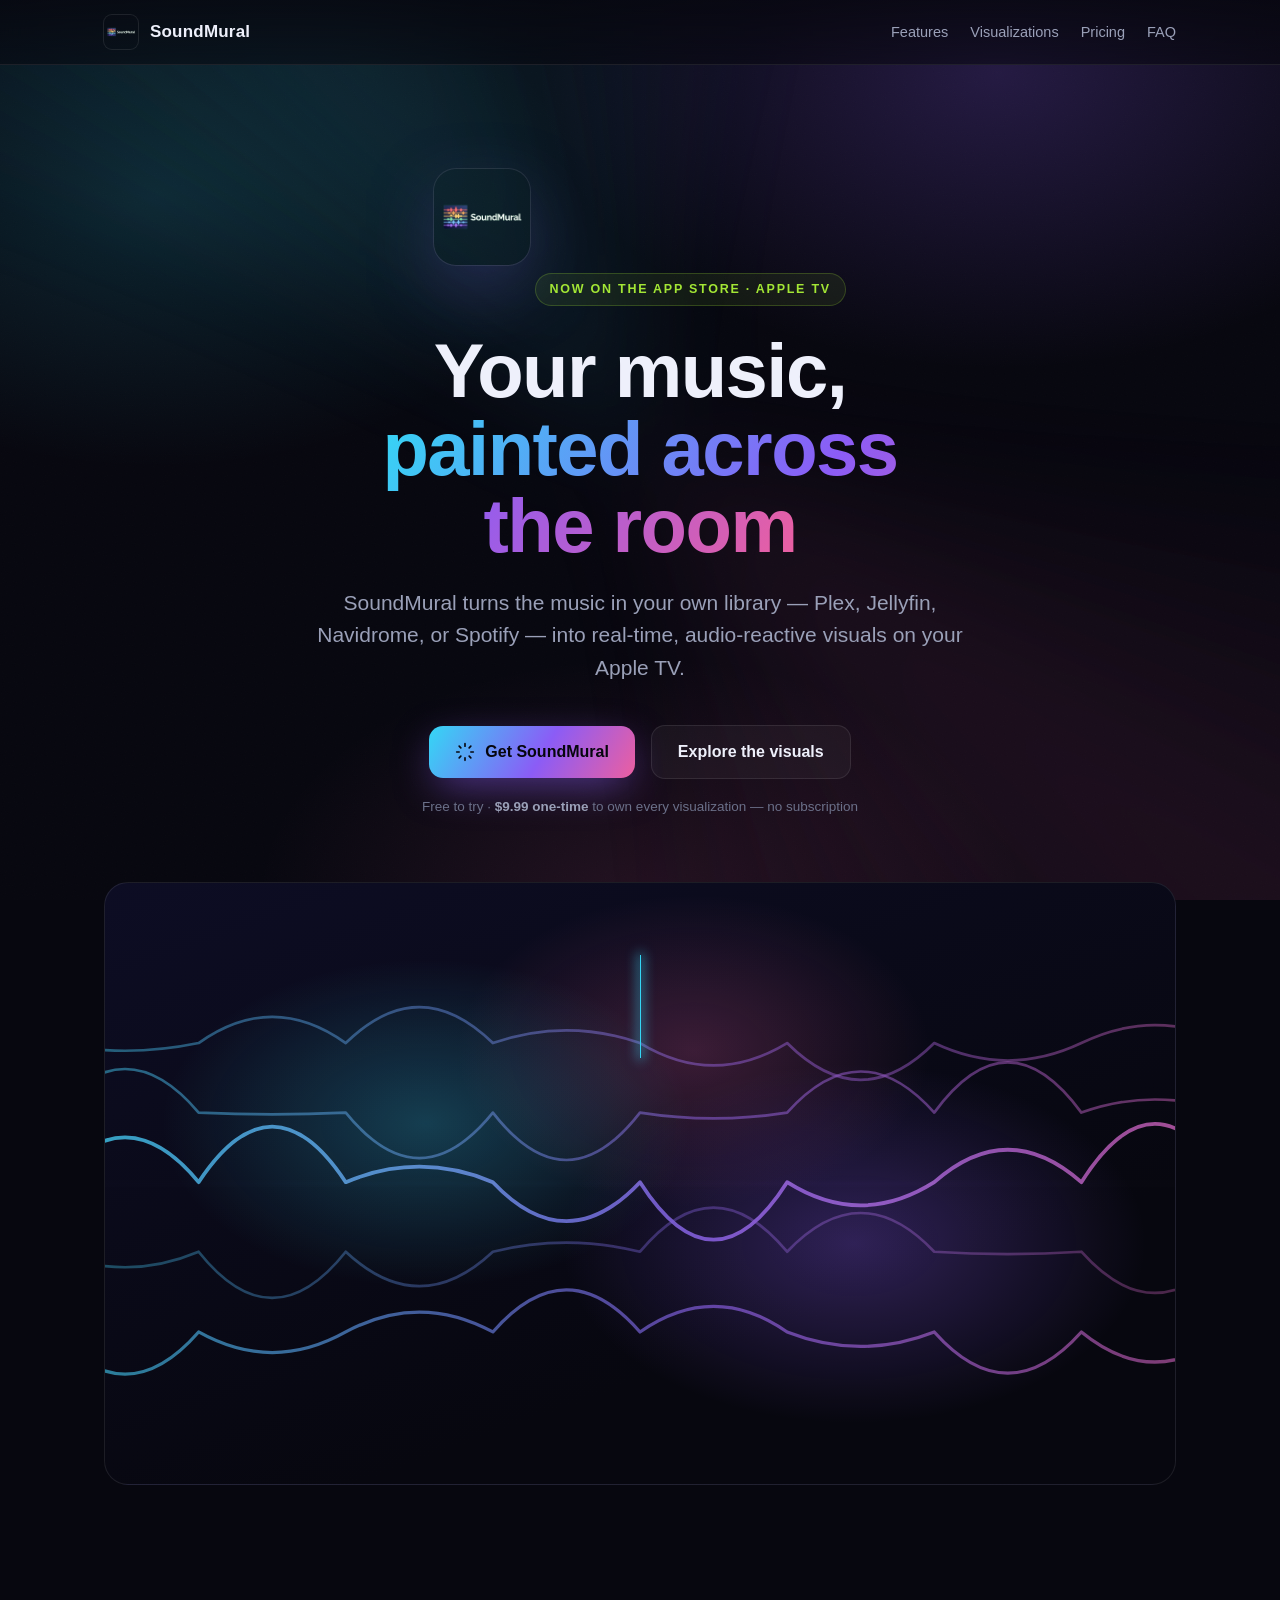
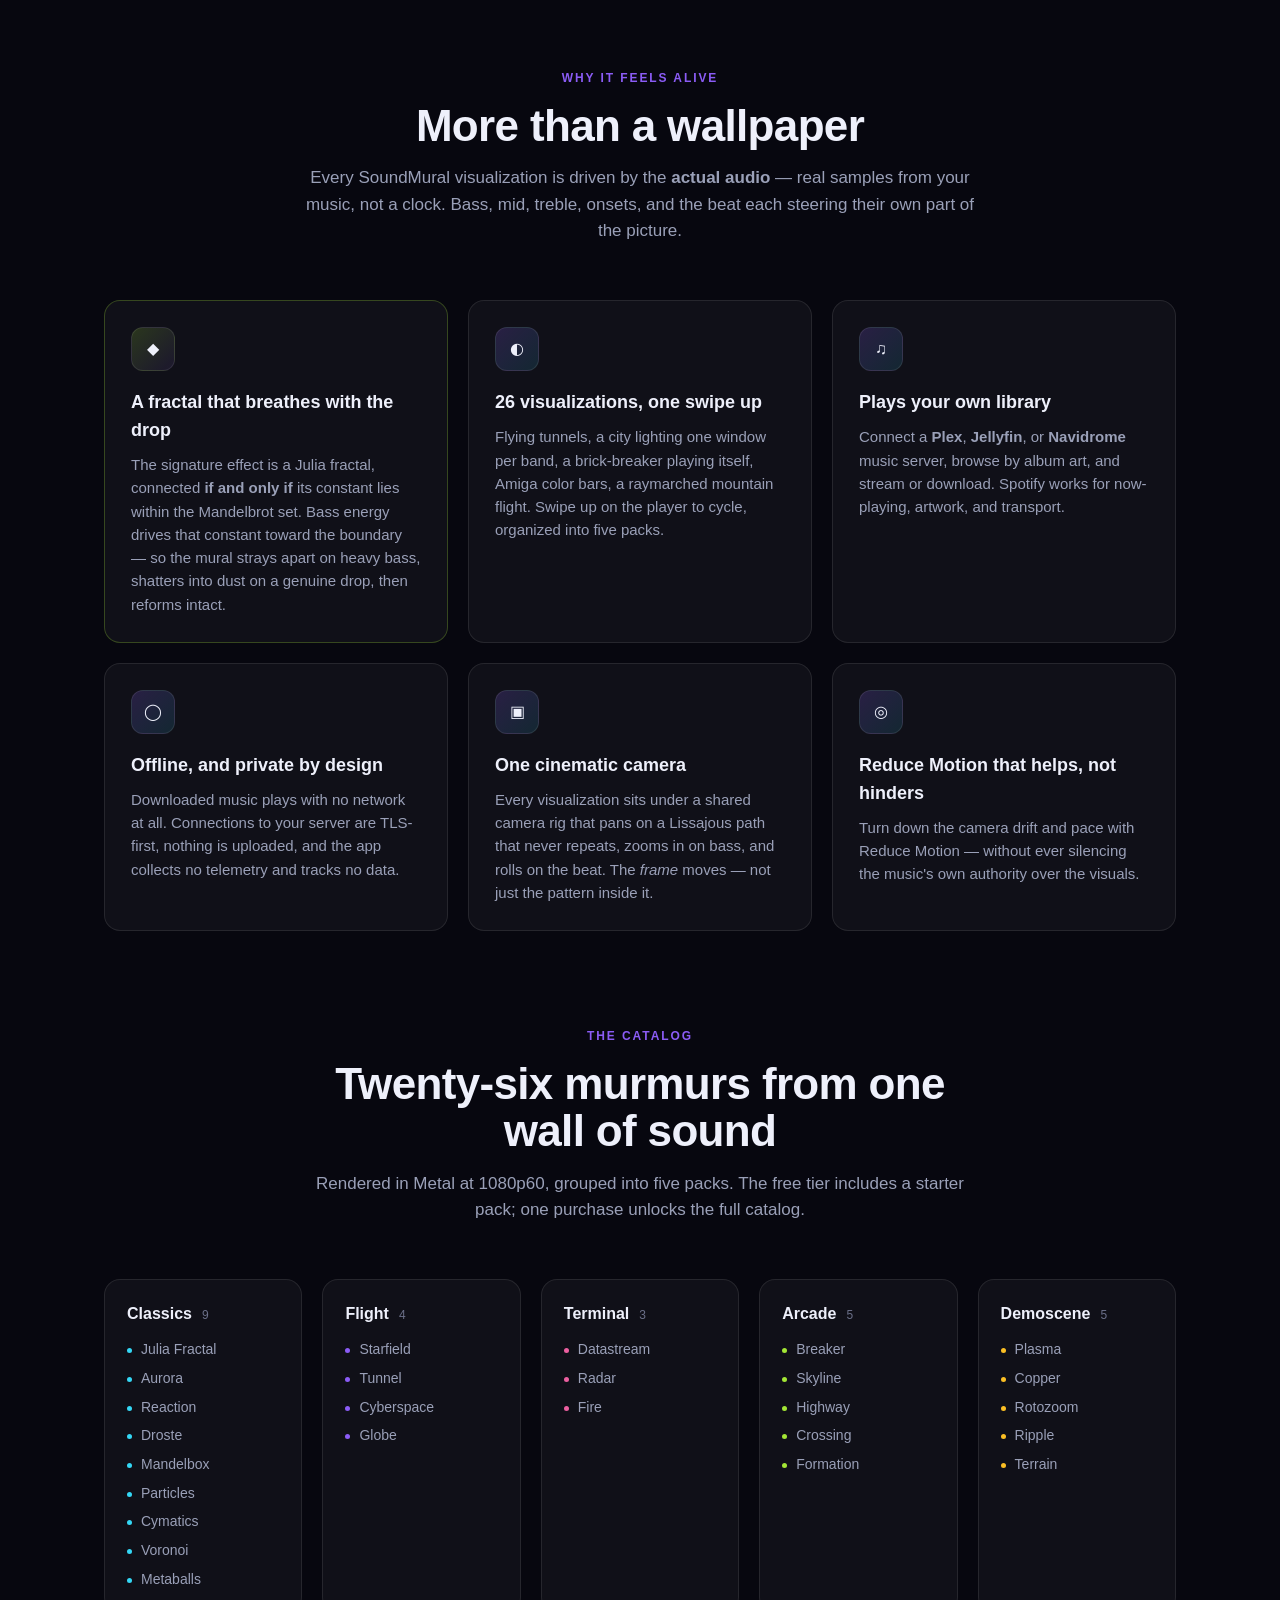
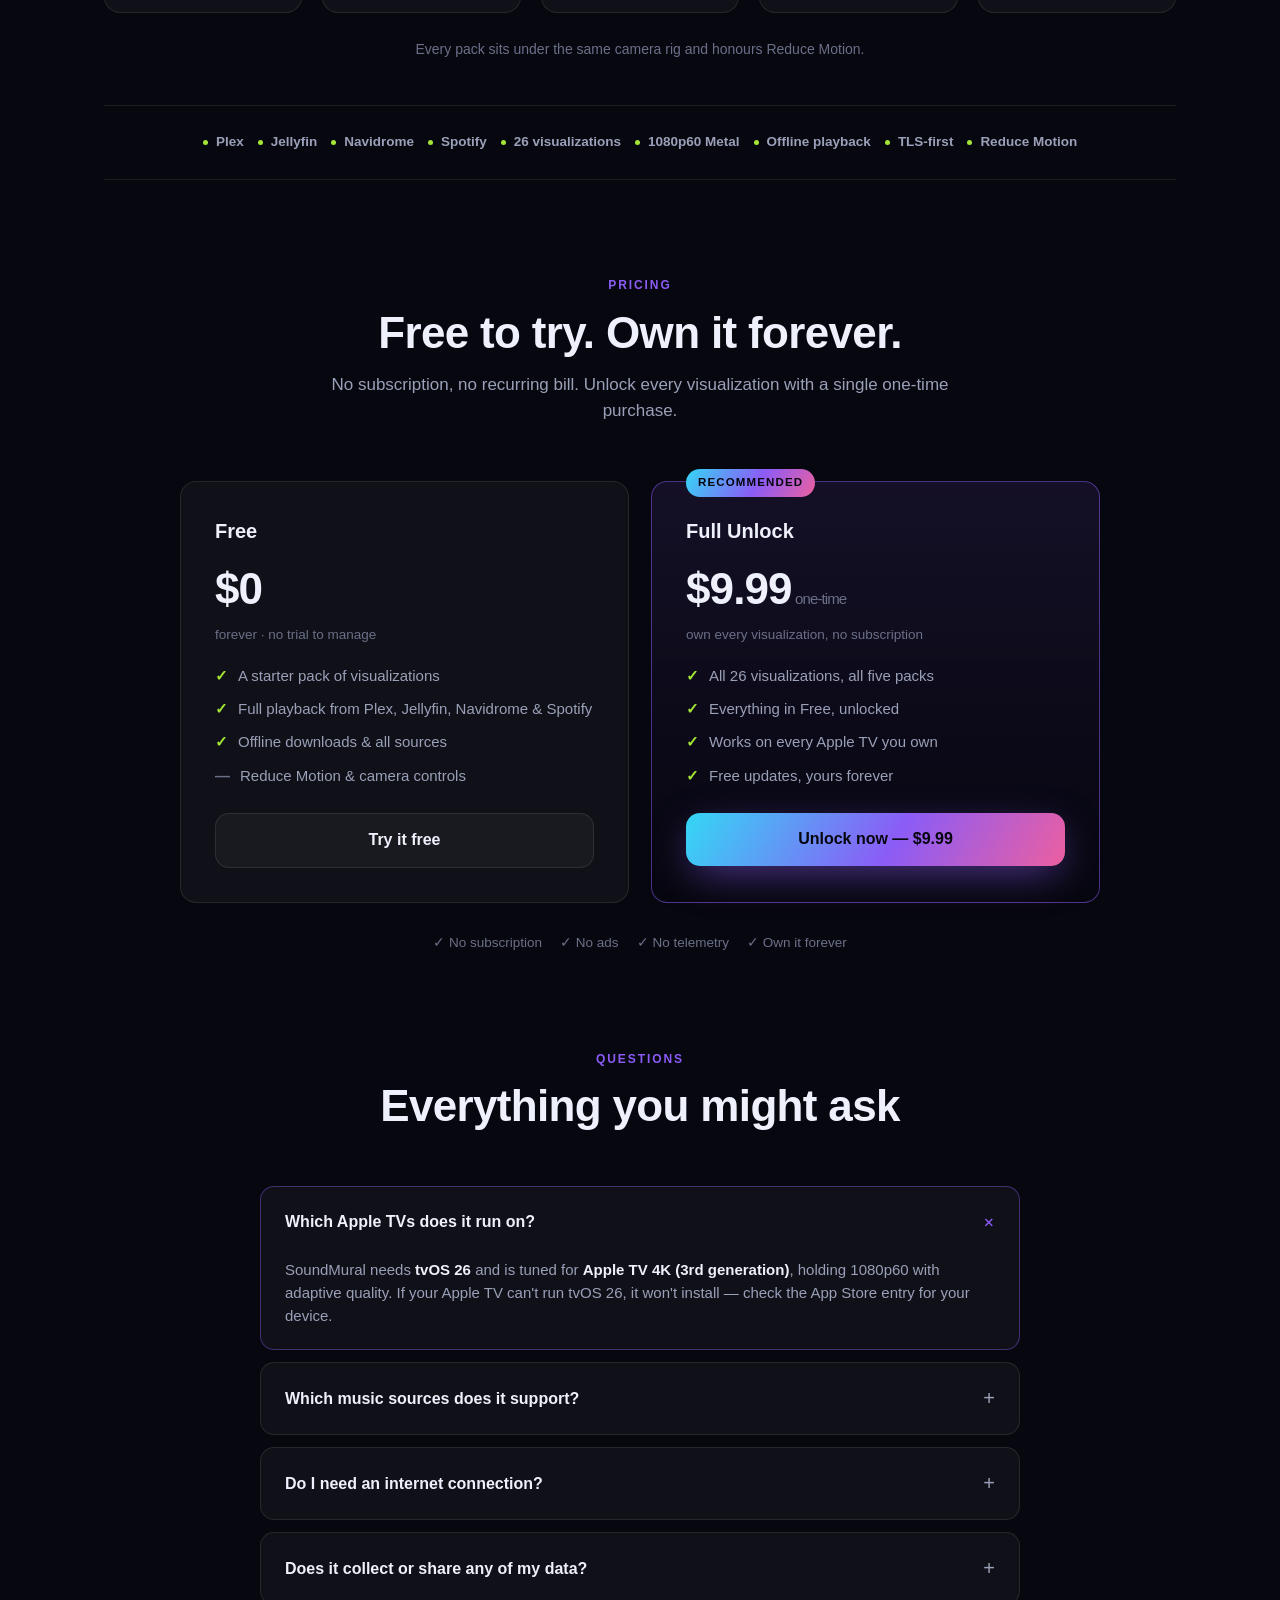
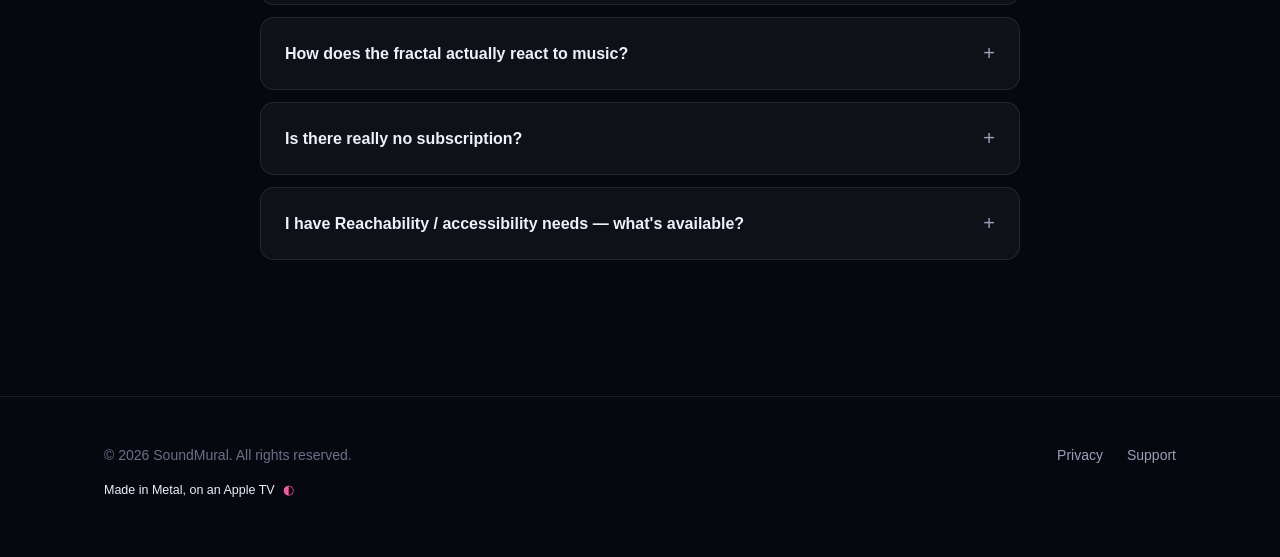
==== index.html @ 2df8e46e "Consolidate the SoundMural web site + Spotify OAuth forwarder One repo now serves both the marketing" ====
<!DOCTYPE html>
<html lang="en">
<head>
<meta charset="UTF-8" />
<meta name="viewport" content="width=device-width, initial-scale=1.0" />
<meta name="description" content="SoundMural turns the music in your own library — Plex, Jellyfin, Navidrome, or Spotify — into real-time, audio-reactive visuals on your Apple TV. Free to try, $9.99 to own, no subscription." />
<meta name="theme-color" content="#07070f" />
<title>SoundMural — Your music, painted across the room</title>
<style>
  :root{
    --bg:#07070f;
    --bg-2:#0b0b18;
    --surface:rgba(255,255,255,.04);
    --surface-2:rgba(255,255,255,.07);
    --line:rgba(255,255,255,.09);
    --text:#eef0fb;
    --muted:#9aa0b8;
    --faint:#6b7089;
    --cyan:#34d7f5;
    --violet:#8b5cf6;
    --magenta:#ec5fa0;
    --lime:#a3e635;
    --grad:linear-gradient(120deg,var(--cyan),var(--violet) 55%,var(--magenta));
    --maxw:1120px;
    --radius:16px;
    --ease:cubic-bezier(.22,.61,.36,1);
  }
  *{box-sizing:border-box;margin:0;padding:0}
  html{scroll-behavior:smooth}
  body{
    font-family:-apple-system,BlinkMacSystemFont,"Segoe UI",Helvetica,Arial,sans-serif;
    background:var(--bg);color:var(--text);line-height:1.55;
    -webkit-font-smoothing:antialiased;overflow-x:hidden;
  }
  ::selection{background:rgba(139,92,246,.35)}
  a{color:inherit;text-decoration:none}
  .wrap{max-width:var(--maxw);margin:0 auto;padding:0 24px}

  /* ---------- ambient background ---------- */
  .aurora{position:fixed;inset:0;z-index:-2;overflow:hidden;
    background:
      radial-gradient(60% 55% at 78% 8%, rgba(139,92,246,.22), transparent 60%),
      radial-gradient(55% 50% at 12% 22%, rgba(52,215,245,.14), transparent 60%),
      radial-gradient(50% 45% at 50% 100%, rgba(236,95,160,.12), transparent 60%),
      var(--bg);}
  .aurora::before,.aurora::after{content:"";position:absolute;inset:-40%;
    background:
      conic-gradient(from 180deg at 50% 50%, transparent 0 30%, rgba(52,215,245,.06) 40%, transparent 55% 75%, rgba(236,95,160,.05) 85%, transparent 100%);
    filter:blur(46px);animation:drift 34s linear infinite;}
  .aurora::after{inset:-30%;animation-duration:52s;animation-direction:reverse;filter:blur(70px)}
  @keyframes drift{to{transform:rotate(1turn)}}
  .noise{position:fixed;inset:0;z-index:-1;pointer-events:none;opacity:.5;
    background-image:url("data:image/svg+xml,%3Csvg xmlns='http://www.w3.org/2000/svg' width='120' height='120'%3E%3Cfilter id='n'%3E%3CfeTurbulence type='fractalNoise' baseFrequency='.9' numOctaves='2'/%3E%3C/filter%3E%3Crect width='120' height='120' filter='url(%23n)' opacity='.04'/%3E%3C/svg%3E");}

  /* ---------- header ---------- */
  header{position:sticky;top:0;z-index:50;backdrop-filter:blur(14px);
    background:linear-gradient(rgba(7,7,15,.82),rgba(7,7,15,.55));
    border-bottom:1px solid var(--line)}
  .nav{display:flex;align-items:center;gap:28px;height:64px}
  .brand{display:flex;align-items:center;gap:12px;font-weight:700;font-size:17px;letter-spacing:.2px}
  .brand img{width:34px;height:34px;border-radius:8px;box-shadow:0 0 0 1px var(--line)}
  .nav-links{display:flex;gap:22px;margin-left:auto}
  .nav-links a{color:var(--muted);font-size:14.5px;font-weight:500;transition:color .15s}
  .nav-links a:hover{color:var(--text)}
  @media(max-width:640px){.nav-links{display:none}}

  /* ---------- hero ---------- */
  .hero{position:relative;padding:104px 0 88px;text-align:center}
  .hero .logo{width:96px;height:96px;border-radius:22px;margin:0 auto 28px;
    box-shadow:0 0 0 1px var(--line),0 24px 80px -20px rgba(139,92,246,.55)}
  .kicker{display:inline-flex;align-items:center;gap:8px;font-size:12.5px;font-weight:600;
    letter-spacing:.14em;text-transform:uppercase;color:var(--lime);
    background:rgba(163,230,53,.08);border:1px solid rgba(163,230,53,.22);
    padding:6px 14px;border-radius:999px;margin-bottom:26px}
  .hero h1{font-size:clamp(40px,7vw,76px);line-height:1.02;font-weight:800;letter-spacing:-.02em;
    max-width:15ch;margin:0 auto 22px}
  .hero h1 .g{background:var(--grad);-webkit-background-clip:text;background-clip:text;color:transparent}
  .hero .sub{font-size:clamp(17px,2.4vw,21px);color:var(--muted);max-width:58ch;margin:0 auto 40px}
  .cta-row{display:flex;gap:16px;justify-content:center;flex-wrap:wrap;align-items:center}
  .btn{display:inline-flex;align-items:center;gap:10px;font-size:16px;font-weight:650;
    padding:14px 26px;border-radius:14px;transition:transform .15s var(--ease),box-shadow .2s}
  .btn:hover{transform:translateY(-2px)}
  .btn-primary{background:var(--grad);color:#06060d;box-shadow:0 12px 40px -8px rgba(139,92,246,.6)}
  .btn-primary:hover{box-shadow:0 16px 52px -8px rgba(139,92,246,.8)}
  .btn-ghost{border:1px solid var(--line);color:var(--text);background:var(--surface)}
  .btn-ghost:hover{border-color:var(--violet)}
  .hero .note{margin-top:18px;font-size:13.5px;color:var(--faint)}
  .hero .note b{color:var(--muted);font-weight:600}

  .hero-viz{margin-top:64px;position:relative;border-radius:24px;overflow:hidden;
    border:1px solid var(--line);aspect-ratio:16/9;
    background:
      radial-gradient(38% 42% at 30% 40%, rgba(52,215,245,.25), transparent 65%),
      radial-gradient(42% 46% at 70% 60%, rgba(139,92,246,.3), transparent 65%),
      radial-gradient(34% 40% at 55% 28%, rgba(236,95,160,.22), transparent 65%),
      linear-gradient(160deg,#0d0d24,#07070f 70%);}
  .hero-viz svg{position:absolute;inset:0;width:100%;height:100%;opacity:.85;mix-blend-mode:screen}
  .hero-viz .scan{position:absolute;inset:-20%;background:linear-gradient(transparent 0 49.5%,rgba(255,255,255,.05) 50%,transparent 50.5%);
    animation:scan 6s linear infinite;mix-blend-mode:overlay}
  @keyframes scan{to{transform:translateY(40%)}}
  .pulse{position:absolute;left:50%;top:12%;width:1px;height:0;background:var(--cyan);
    box-shadow:0 0 12px 2px rgba(52,215,245,.7);transition:height .12s linear}
  @media (prefers-reduced-motion:reduce){
    .aurora::before,.aurora::after,.hero-viz .scan{animation:none !important}
    .pulse{transition:none}
  }

  /* ---------- section scaffolding ---------- */
  section{padding:96px 0}
  .sec-head{max-width:680px;margin:0 auto 56px;text-align:center}
  .sec-head h2{font-size:clamp(30px,4.6vw,44px);font-weight:800;letter-spacing:-.015em;line-height:1.08}
  .sec-head p{color:var(--muted);margin-top:16px;font-size:17px}
  .sec-tag{font-size:12px;font-weight:700;letter-spacing:.16em;text-transform:uppercase;
    color:var(--violet);margin-bottom:14px}

  /* ---------- features ---------- */
  .grid{display:grid;grid-template-columns:repeat(3,1fr);gap:20px}
  @media(max-width:880px){.grid{grid-template-columns:1fr}}
  .card{background:var(--surface);border:1px solid var(--line);border-radius:var(--radius);
    padding:26px;transition:transform .2s var(--ease),border-color .2s,background .2s}
  .card:hover{transform:translateY(-4px);border-color:rgba(139,92,246,.4);background:var(--surface-2)}
  .card .ic{width:44px;height:44px;border-radius:12px;display:grid;place-items:center;margin-bottom:18px;
    background:linear-gradient(135deg,rgba(139,92,246,.2),rgba(52,215,245,.12));border:1px solid var(--line)}
  .card h3{font-size:18px;font-weight:700;margin-bottom:8px}
  .card p{color:var(--muted);font-size:15px}
  .card.feature{border-color:rgba(163,230,53,.25)}
  .card.feature .ic{background:linear-gradient(135deg,rgba(163,230,53,.18),rgba(139,92,246,.1))}
  .sm{font-size:13px !important;color:var(--faint) !important;margin-top:10px}

  /* ---------- visualizations ---------- */
  .packs{display:grid;grid-template-columns:repeat(5,1fr);gap:20px}
  @media(max-width:960px){.packs{grid-template-columns:repeat(2,1fr)}}
  @media(max-width:560px){.packs{grid-template-columns:1fr}}
  .pack{background:var(--surface);border:1px solid var(--line);border-radius:var(--radius);padding:22px}
  .pack h3{display:flex;align-items:center;gap:10px;font-size:16px;font-weight:700;margin-bottom:6px}
  .pack .count{font-size:12px;color:var(--faint);font-weight:500}
  .pack ul{list-style:none;margin-top:12px;display:flex;flex-direction:column;gap:7px}
  .pack li{font-size:14px;color:var(--muted);display:flex;gap:9px;align-items:baseline}
  .pack li::before{content:"";width:5px;height:5px;border-radius:50%;background:var(--violet);transform:translateY(-1px)}
  .pack.core li::before{background:var(--cyan)}
  .pack.terminal li::before{background:var(--magenta)}
  .pack.arcade li::before{background:var(--lime)}
  .pack.demoscene li::before{background:#fbbf24}
  .note-center{text-align:center;margin-top:26px;color:var(--faint);font-size:14px}

  /* ---------- specs bar ---------- */
  .specs{margin-top:44px;display:flex;flex-wrap:wrap;justify-content:center;gap:10px 14px;
    border-top:1px solid var(--line);border-bottom:1px solid var(--line);padding:26px 0}
  .specs span{font-size:13.5px;color:var(--muted);font-weight:550;display:inline-flex;gap:8px;align-items:center}
  .specs span::before{content:"";width:5px;height:5px;border-radius:50%;background:var(--lime)}

  /* ---------- pricing ---------- */
  .price-wrap{display:grid;grid-template-columns:repeat(2,1fr);gap:22px;max-width:920px;margin:0 auto}
  @media(max-width:720px){.price-wrap{grid-template-columns:1fr}}
  .tier{border-radius:var(--radius);padding:34px;border:1px solid var(--line);background:var(--surface);position:relative}
  .tier.paid{background:linear-gradient(180deg,rgba(139,92,246,.10),rgba(7,7,15,.2));border-color:rgba(139,92,246,.5)}
  .tier .badge{position:absolute;top:-13px;left:34px;font-size:11.5px;font-weight:700;letter-spacing:.1em;
    text-transform:uppercase;padding:5px 12px;border-radius:999px;
    background:var(--grad);color:#06060d}
  .tier h3{font-size:20px;font-weight:750}
  .tier .price{font-size:44px;font-weight:800;letter-spacing:-.02em;margin:8px 0 2px}
  .tier .price small{font-size:15px;color:var(--faint);font-weight:500}
  .tier .pmt{font-size:13.5px;color:var(--faint);margin-bottom:18px}
  .tier ul{list-style:none;display:flex;flex-direction:column;gap:10px;margin-bottom:26px}
  .tier li{font-size:15px;color:var(--muted);display:flex;gap:10px}
  .tier li::before{content:"✓";color:var(--lime);font-weight:700}
  .free li:last-child::before{content:"—";color:var(--faint)}
  .tier .btn{width:100%;justify-content:center}
  .trust{text-align:center;margin-top:30px;color:var(--faint);font-size:13.5px;display:flex;gap:18px;justify-content:center;flex-wrap:wrap}
  .trust span{display:inline-flex;gap:7px;align-items:center}

  /* ---------- faq ---------- */
  .faq{max-width:760px;margin:0 auto;display:flex;flex-direction:column;gap:12px}
  details{background:var(--surface);border:1px solid var(--line);border-radius:14px;overflow:hidden}
  details[open]{border-color:rgba(139,92,246,.4)}
  summary{cursor:pointer;padding:20px 24px;font-size:16px;font-weight:600;list-style:none;
    display:flex;justify-content:space-between;align-items:center;gap:16px}
  summary::-webkit-details-marker{display:none}
  summary::after{content:"+";font-size:20px;color:var(--muted);transition:transform .2s;font-weight:400}
  details[open] summary::after{transform:rotate(45deg);color:var(--violet)}
  details .a{padding:0 24px 22px;color:var(--muted);font-size:15px}
  details .a b{color:var(--text);font-weight:600}

  /* ---------- footer ---------- */
  footer{border-top:1px solid var(--line);padding:48px 0 56px;margin-top:40px}
  .foot{display:flex;flex-wrap:wrap;gap:16px 36px;align-items:center;justify-content:space-between;color:var(--faint);font-size:14px}
  .foot .cols{display:flex;gap:24px;flex-wrap:wrap}
  .foot a{color:var(--muted)}
  .foot a:hover{color:var(--text)}
  .made{margin-top:14px;font-size:12.5px;display:flex;gap:8px;align-items:center}
  .made span{color:var(--magenta)}
</style>
</head>
<body>
<div class="aurora"></div>
<div class="noise"></div>

<header>
  <div class="wrap nav">
    <div class="brand"><img src="logo.png" alt="SoundMural" />SoundMural</div>
    <nav class="nav-links">
      <a href="#features">Features</a>
      <a href="#visuals">Visualizations</a>
      <a href="#pricing">Pricing</a>
      <a href="#faq">FAQ</a>
    </nav>
  </div>
</header>

<section class="hero" id="top">
  <div class="wrap">
    <img class="logo" src="logo.png" alt="SoundMural app icon" />
    <div class="kicker">Now on the App Store · Apple TV</div>
    <h1>Your music, <span class="g">painted across the room</span></h1>
    <p class="sub">SoundMural turns the music in your own library — Plex, Jellyfin, Navidrome, or Spotify — into real-time, audio-reactive visuals on your Apple TV.</p>
    <div class="cta-row">
      <a class="btn btn-primary" href="#pricing">
        <svg width="20" height="20" viewBox="0 0 24 24" fill="none" stroke="currentColor" stroke-width="2" stroke-linecap="round" stroke-linejoin="round"><path d="M12 2v3M12 19v3M2 12h3M19 12h3M5 5l2 2M17 17l2 2M19 5l-2 2M7 17l-2 2" /></svg>
        Get SoundMural
      </a>
      <a class="btn btn-ghost" href="#visuals">Explore the visuals</a>
    </div>
    <p class="note">Free to try · <b>$9.99 one-time</b> to own every visualization — no subscription</p>

    <div class="hero-viz" id="viz" aria-hidden="true">
      <svg viewBox="0 0 400 225" preserveAspectRatio="xMidYMid slice">
        <defs>
          <linearGradient id="beam" x1="0" y1="0" x2="1" y2="0">
            <stop offset="0" stop-color="#34d7f5"/>
            <stop offset=".5" stop-color="#8b5cf6"/>
            <stop offset="1" stop-color="#ec5fa0"/>
          </linearGradient>
        </defs>
        <g id="waves" fill="none" stroke="url(#beam)" stroke-linejoin="round">
          <path id="w0" stroke-width="1.4" opacity=".9" d="M-20 112 q20 -26 40 0 t40 0 t40 0 t40 0 t40 0 t40 0 t40 0 t40 0 t40 0"/>
          <path id="w1" stroke-width="1" opacity=".55" d="M-20 86 q26 -30 52 0 t52 0 t52 0 t52 0 t52 0 t52 0 t52 0 t52 0"/>
          <path id="w2" stroke-width="1" opacity=".4" d="M-20 138 q22 -22 44 0 t44 0 t44 0 t44 0 t44 0 t44 0 t44 0 t44 0"/>
          <path id="w3" stroke-width="1.2" opacity=".7" d="M-20 168 q18 -18 36 0 t36 0 t36 0 t36 0 t36 0 t36 0 t36 0 t36 0 t36 0"/>
          <path id="w4" stroke-width="1" opacity=".5" d="M-20 60 q30 -26 60 0 t60 0 t60 0 t60 0 t60 0 t60 0 t60 0 t60 0"/>
        </g>
      </svg>
      <div class="scan"></div>
      <div class="pulse" id="pulse"></div>
    </div>
  </div>
</section>

<section id="features">
  <div class="wrap">
    <div class="sec-head">
      <div class="sec-tag">Why it feels alive</div>
      <h2>More than a wallpaper</h2>
      <p>Every SoundMural visualization is driven by the <b>actual audio</b> — real samples from your music, not a clock. Bass, mid, treble, onsets, and the beat each steering their own part of the picture.</p>
    </div>
    <div class="grid">
      <div class="card feature">
        <div class="ic">◆</div>
        <h3>A fractal that breathes with the drop</h3>
        <p>The signature effect is a Julia fractal, connected <b>if and only if</b> its constant lies within the Mandelbrot set. Bass energy drives that constant toward the boundary — so the mural strays apart on heavy bass, shatters into dust on a genuine drop, then reforms intact.</p>
      </div>
      <div class="card">
        <div class="ic">◐</div>
        <h3>26 visualizations, one swipe up</h3>
        <p>Flying tunnels, a city lighting one window per band, a brick-breaker playing itself, Amiga color bars, a raymarched mountain flight. Swipe up on the player to cycle, organized into five packs.</p>
      </div>
      <div class="card">
        <div class="ic">♫</div>
        <h3>Plays your own library</h3>
        <p>Connect a <b>Plex</b>, <b>Jellyfin</b>, or <b>Navidrome</b> music server, browse by album art, and stream or download. Spotify works for now-playing, artwork, and transport.</p>
      </div>
      <div class="card">
        <div class="ic">◯</div>
        <h3>Offline, and private by design</h3>
        <p>Downloaded music plays with no network at all. Connections to your server are TLS-first, nothing is uploaded, and the app collects no telemetry and tracks no data.</p>
      </div>
      <div class="card">
        <div class="ic">▣</div>
        <h3>One cinematic camera</h3>
        <p>Every visualization sits under a shared camera rig that pans on a Lissajous path that never repeats, zooms in on bass, and rolls on the beat. The <i>frame</i> moves — not just the pattern inside it.</p>
      </div>
      <div class="card">
        <div class="ic">◎</div>
        <h3>Reduce Motion that helps, not hinders</h3>
        <p>Turn down the camera drift and pace with Reduce Motion — without ever silencing the music's own authority over the visuals.</p>
      </div>
    </div>
  </div>
</section>

<section id="visuals" style="padding-top:0">
  <div class="wrap">
    <div class="sec-head">
      <div class="sec-tag">The catalog</div>
      <h2>Twenty-six murmurs from one wall of sound</h2>
      <p>Rendered in Metal at 1080p60, grouped into five packs. The free tier includes a starter pack; one purchase unlocks the full catalog.</p>
    </div>

    <div class="packs">
      <div class="pack core">
        <h3>Classics <span class="count">9</span></h3>
        <ul>
          <li>Julia Fractal</li><li>Aurora</li><li>Reaction</li><li>Droste</li><li>Mandelbox</li>
          <li>Particles</li><li>Cymatics</li><li>Voronoi</li><li>Metaballs</li>
        </ul>
      </div>
      <div class="pack flight">
        <h3>Flight <span class="count">4</span></h3>
        <ul><li>Starfield</li><li>Tunnel</li><li>Cyberspace</li><li>Globe</li></ul>
      </div>
      <div class="pack terminal">
        <h3>Terminal <span class="count">3</span></h3>
        <ul><li>Datastream</li><li>Radar</li><li>Fire</li></ul>
      </div>
      <div class="pack arcade">
        <h3>Arcade <span class="count">5</span></h3>
        <ul><li>Breaker</li><li>Skyline</li><li>Highway</li><li>Crossing</li><li>Formation</li></ul>
      </div>
      <div class="pack demoscene">
        <h3>Demoscene <span class="count">5</span></h3>
        <ul><li>Plasma</li><li>Copper</li><li>Rotozoom</li><li>Ripple</li><li>Terrain</li></ul>
      </div>
    </div>
    <p class="note-center">Every pack sits under the same camera rig and honours Reduce Motion.</p>

    <div class="specs">
      <span>Plex</span><span>Jellyfin</span><span>Navidrome</span><span>Spotify</span>
      <span>26 visualizations</span><span>1080p60 Metal</span><span>Offline playback</span>
      <span>TLS-first</span><span>Reduce Motion</span>
    </div>
  </div>
</section>

<section id="pricing" style="padding-top:0">
  <div class="wrap">
    <div class="sec-head">
      <div class="sec-tag">Pricing</div>
      <h2>Free to try. Own it forever.</h2>
      <p>No subscription, no recurring bill. Unlock every visualization with a single one-time purchase.</p>
    </div>

    <div class="price-wrap">
      <div class="tier free">
        <h3>Free</h3>
        <div class="price">$0</div>
        <div class="pmt">forever · no trial to manage</div>
        <ul>
          <li>A starter pack of visualizations</li>
          <li>Full playback from Plex, Jellyfin, Navidrome &amp; Spotify</li>
          <li>Offline downloads &amp; all sources</li>
          <li>Reduce Motion &amp; camera controls</li>
        </ul>
        <a class="btn btn-ghost" href="#faq">Try it free</a>
      </div>
      <div class="tier paid">
        <div class="badge">Recommended</div>
        <h3>Full Unlock</h3>
        <div class="price">$9.99<small> one-time</small></div>
        <div class="pmt">own every visualization, no subscription</div>
        <ul>
          <li>All 26 visualizations, all five packs</li>
          <li>Everything in Free, unlocked</li>
          <li>Works on every Apple TV you own</li>
          <li>Free updates, yours forever</li>
        </ul>
        <a class="btn btn-primary" href="#">Unlock now — $9.99</a>
      </div>
    </div>
    <div class="trust">
      <span>✓ No subscription</span>
      <span>✓ No ads</span>
      <span>✓ No telemetry</span>
      <span>✓ Own it forever</span>
    </div>
  </div>
</section>

<section id="faq" style="padding-top:0">
  <div class="wrap">
    <div class="sec-head">
      <div class="sec-tag">Questions</div>
      <h2>Everything you might ask</h2>
    </div>
    <div class="faq">
      <details open>
        <summary>Which Apple TVs does it run on?</summary>
        <div class="a">SoundMural needs <b>tvOS 26</b> and is tuned for <b>Apple TV 4K (3rd generation)</b>, holding 1080p60 with adaptive quality. If your Apple TV can't run tvOS 26, it won't install — check the App Store entry for your device.</div>
      </details>
      <details>
        <summary>Which music sources does it support?</summary>
        <div class="a"><b>Plex</b>, <b>Jellyfin</b>, and <b>Navidrome</b> feed the visualizer real audio samples — that's what makes the fractal genuinely react to the music. <b>Spotify</b> is supported in metadata mode: it shows now-playing, artwork, and transport, but DRM prevents access to Spotify's audio, so those visuals run on a synthetic driver rather than real samples.</div>
      </details>
      <details>
        <summary>Do I need an internet connection?</summary>
        <div class="a">No. Anything you <b>download</b> to the TV plays fully offline. Streaming from your own server works across your home network (or anywhere the server is reachable). SoundMural itself needs no cloud service.</div>
      </details>
      <details>
        <summary>Does it collect or share any of my data?</summary>
        <div class="a">No. Connections to your music server are <b>TLS-first</b>, nothing you play is uploaded, and SoundMural collects <b>no telemetry</b> and tracks <b>no data</b>. Spotify requires the system's standard browser sign-in, exactly like the OS music app.</div>
      </details>
      <details>
        <summary>How does the fractal actually react to music?</summary>
        <div class="a">The signature effect is a Julia fractal whose constant is pushed toward the Mandelbrot boundary by <b>bass energy</b>. While the set stays connected, the mural breathes intact through most of a track; on a heavy drop it strains apart; on a genuine drop it shatters into disconnected dust — then reforms. Mid, treble, onsets, and the beat steer different parts of each other visualization.</div>
      </details>
      <details>
        <summary>Is there really no subscription?</summary>
        <div class="a">Correct. The app is free to try, and a single <b>$9.99 one-time</b> in-app purchase unlocks every visualization across all five packs, including free updates, on every Apple TV you own. No recurring charge, ever.</div>
      </details>
      <details>
        <summary>I have Reachability / accessibility needs — what's available?</summary>
        <div class="a"><b>Reduce Motion</b> damps camera drift and pace without muting the music's influence on the visuals. Visualization order and packs are fully switchable, and the on-screen player keeps controls within the standard tvOS focus model.</div>
      </details>
    </div>
  </div>
</section>

<footer>
  <div class="wrap foot">
    <div>© <span id="yr">2026</span> SoundMural. All rights reserved.</div>
    <div class="cols">
      <a href="mailto:privacy@soundmural.com">Privacy</a>
      <a href="mailto:hello@soundmural.com">Support</a>
    </div>
  </div>
  <div class="wrap made">Made in Metal, on an Apple TV <span>◐</span></div>
</footer>

<script>
  // year
  try{document.getElementById('yr').textContent=new Date().getFullYear()}catch(e){}

  // Reactive hero pulse: a small bass-driven "heartbeat" tied to a synthetic beat
  const pulse=document.getElementById('pulse');
  const waves=document.querySelectorAll('#w0,#w1,#w2,#w3,#w4');
  const bases=[112,86,138,168,60];
  function tick(){
    let beat=Math.sin(performance.now()/420);
    let bass=(Math.sin(performance.now()/860)+1)/2;
    // pulse height follows the "beat"
    if(pulse) pulse.style.height=(8+Math.max(0,beat)*34)+'%';
    // re-shape wave paths subtly with bass so the hero feels alive
    waves.forEach((w,i)=>{
      const b=bases[i], amp=(24+36*bass)-(i*4);
      let d='M-20 '+b;
      for(let x=0;x<=8;x++){
        const px=-20+x*55;
        const wobble=Math.sin(performance.now()/2000+i*1.3+x)*amp;
        d+=' q '+(27.5)+' '+(wobble)+' '+(55)+' 0';
      }
      w.setAttribute('d',d);
    });
    requestAnimationFrame(tick);
  }
  if(window.matchMedia('(prefers-reduced-motion: reduce)').matches){ /* hold still */ }
  else{tick()}
</script>
</body>
</html>
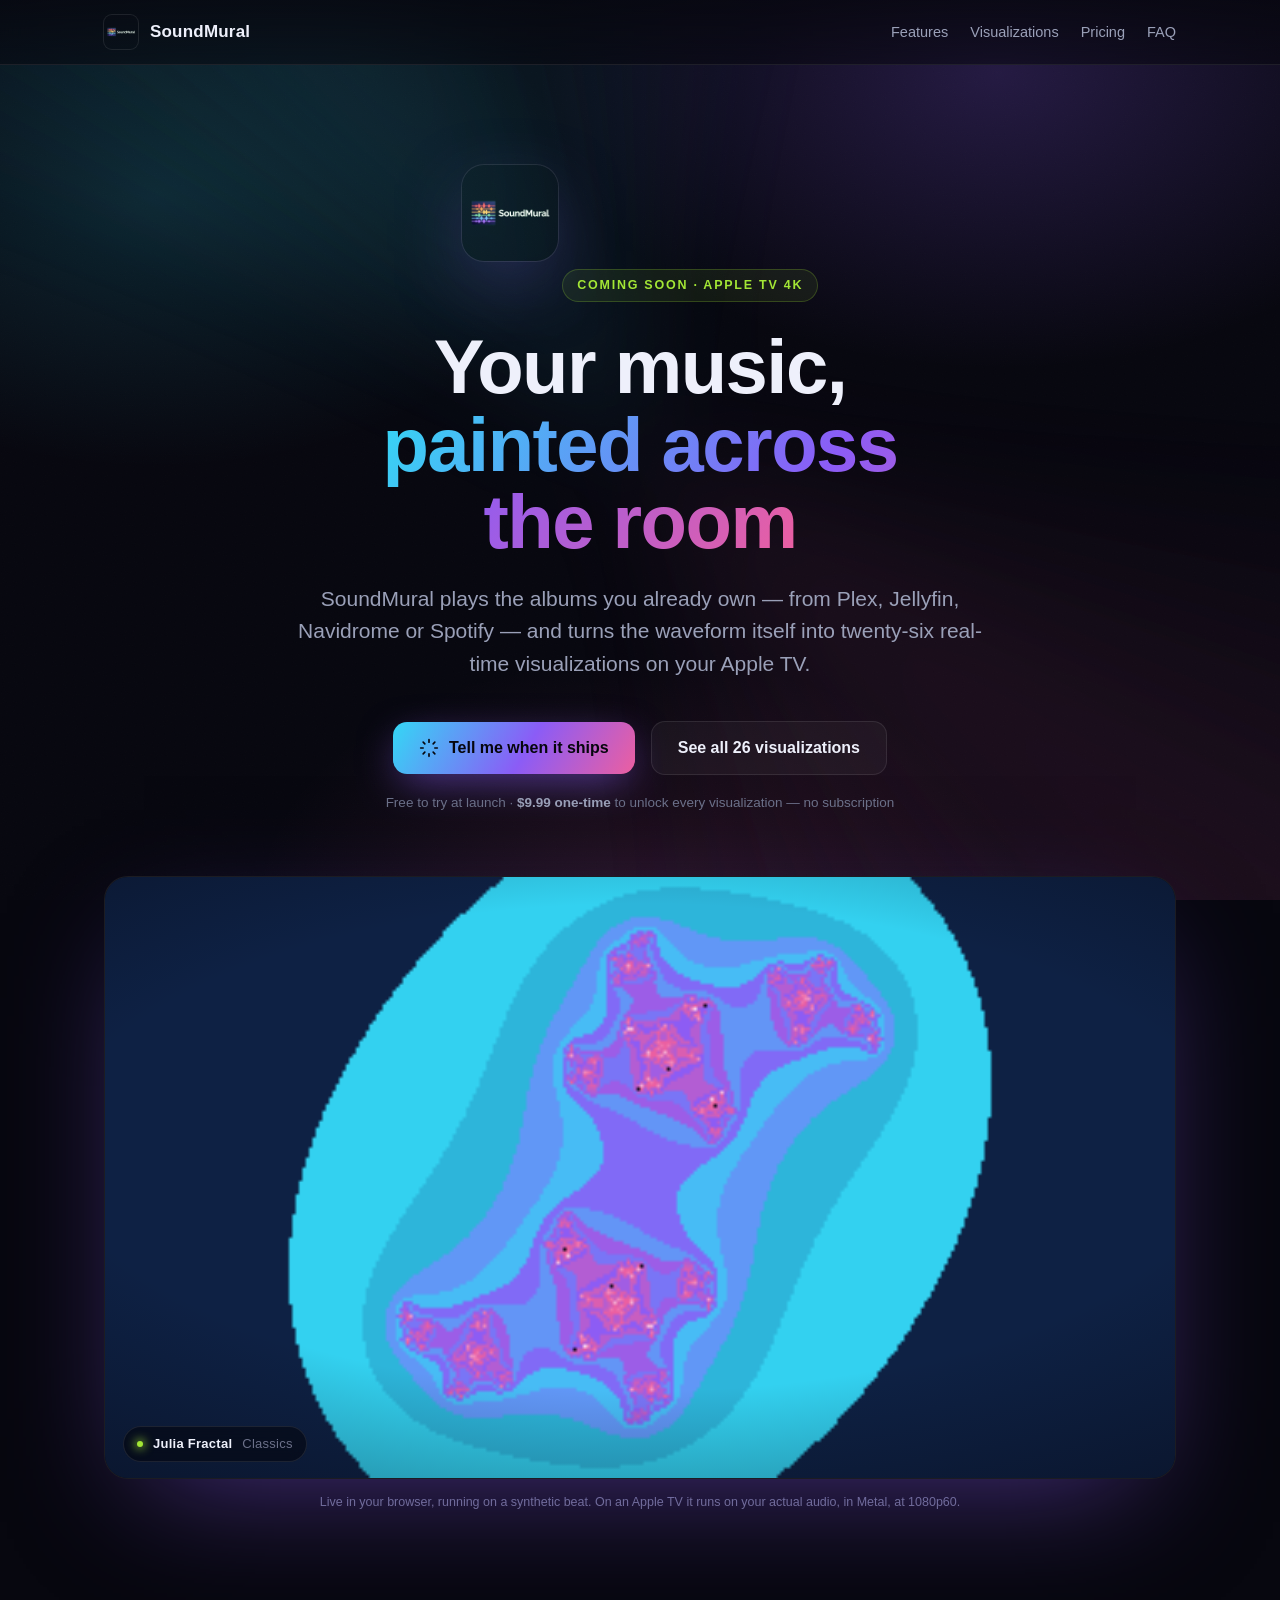
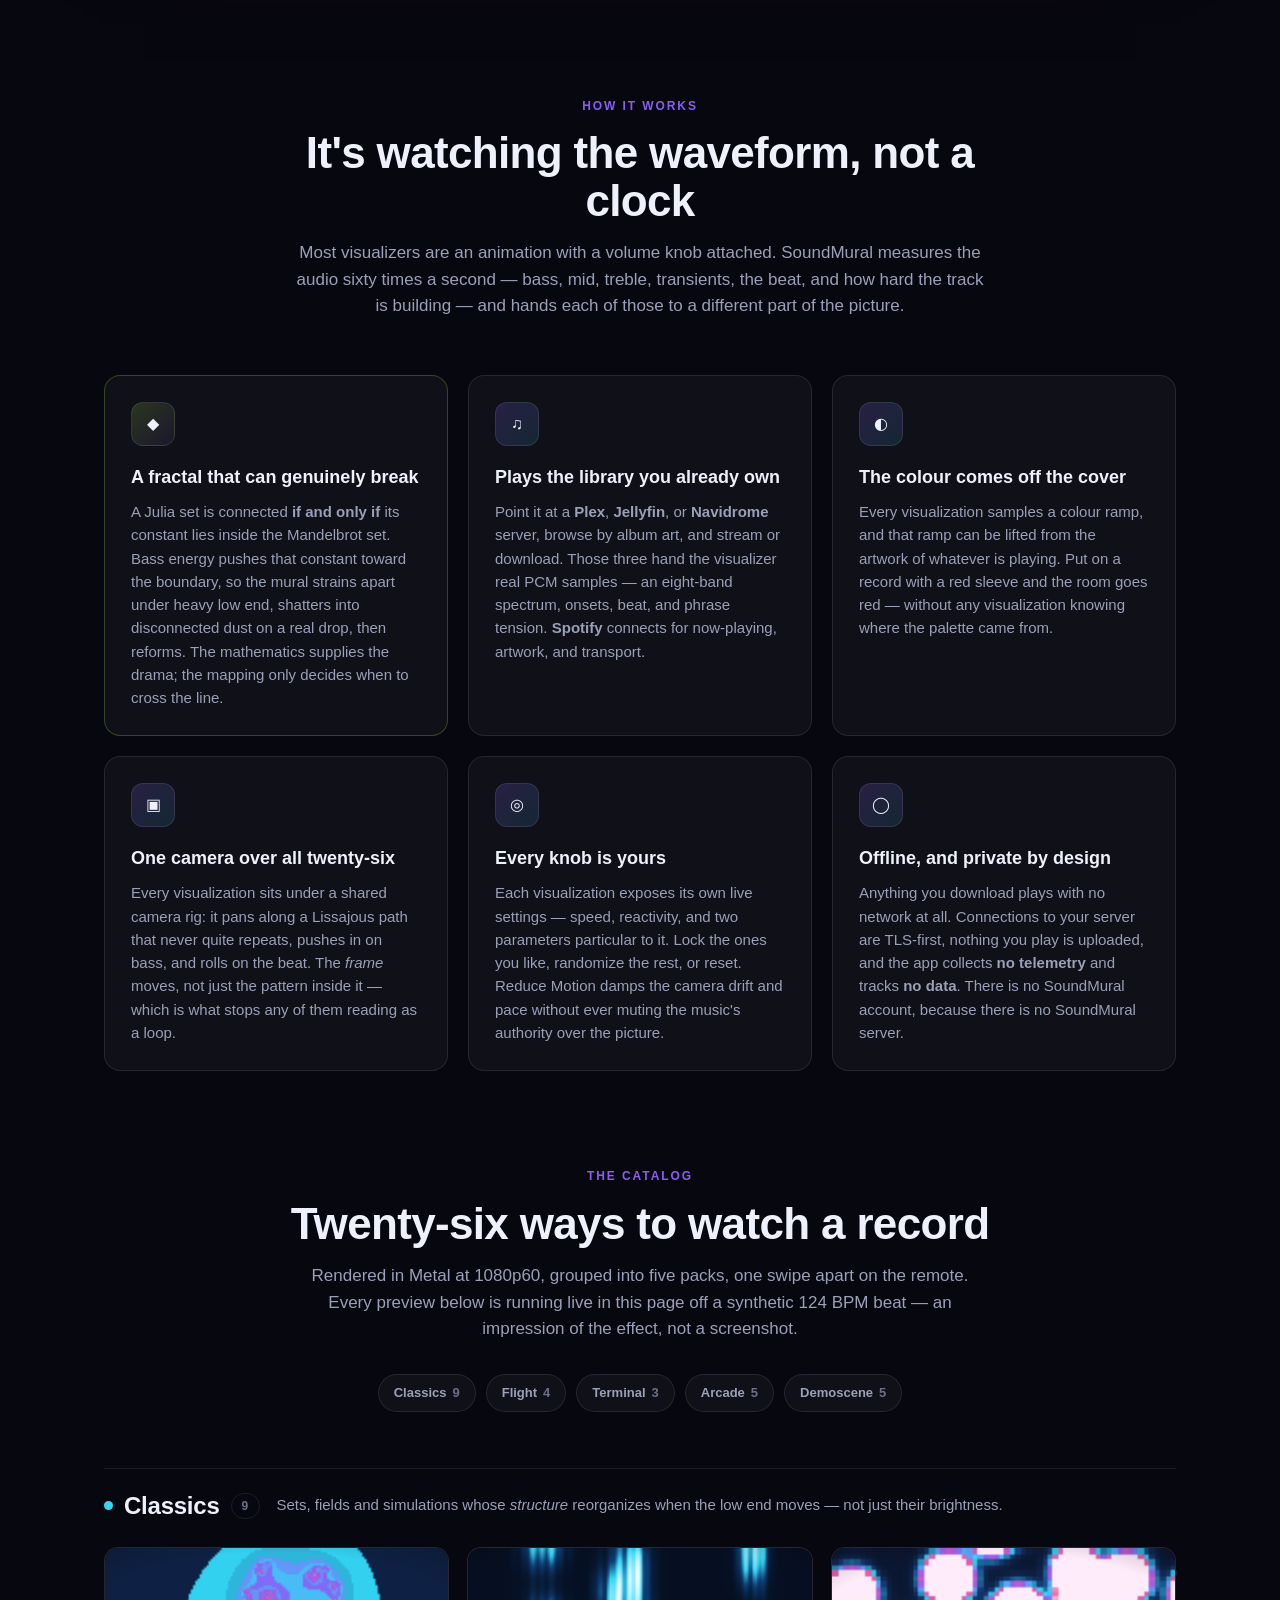
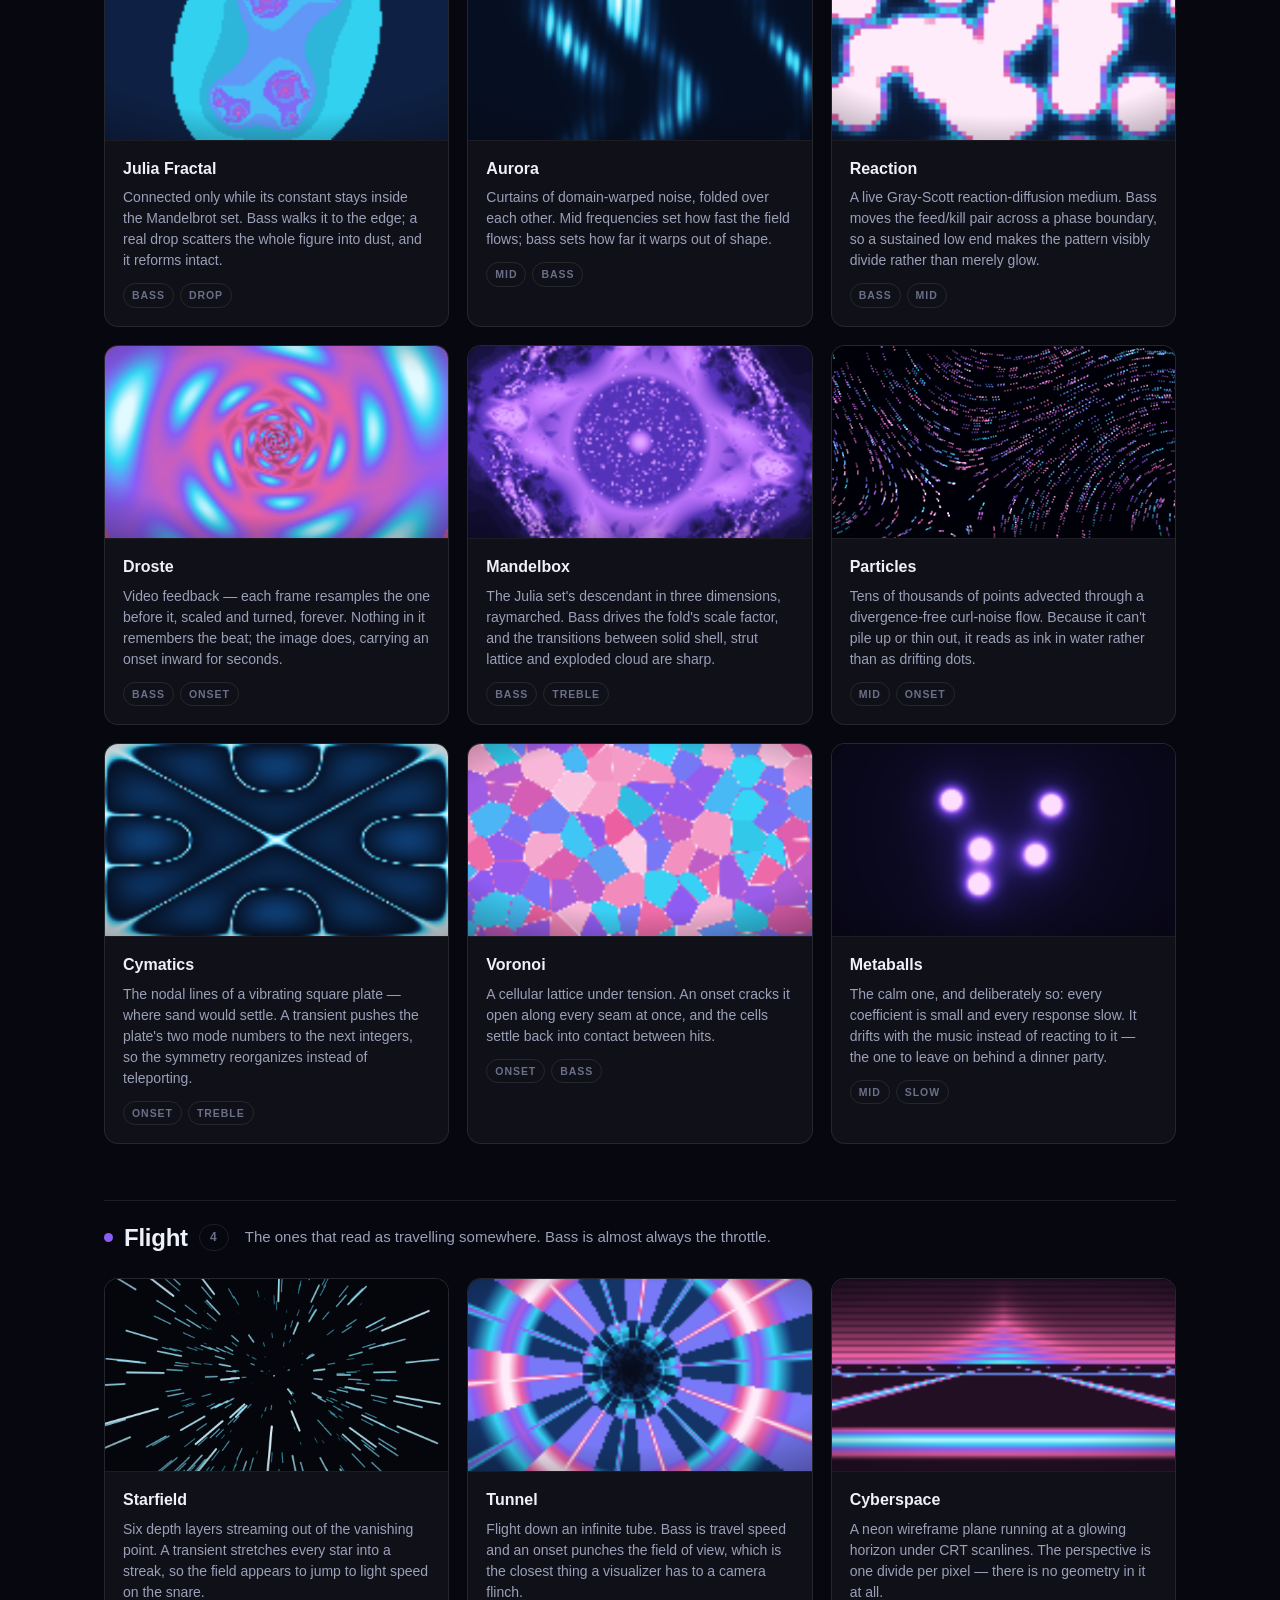
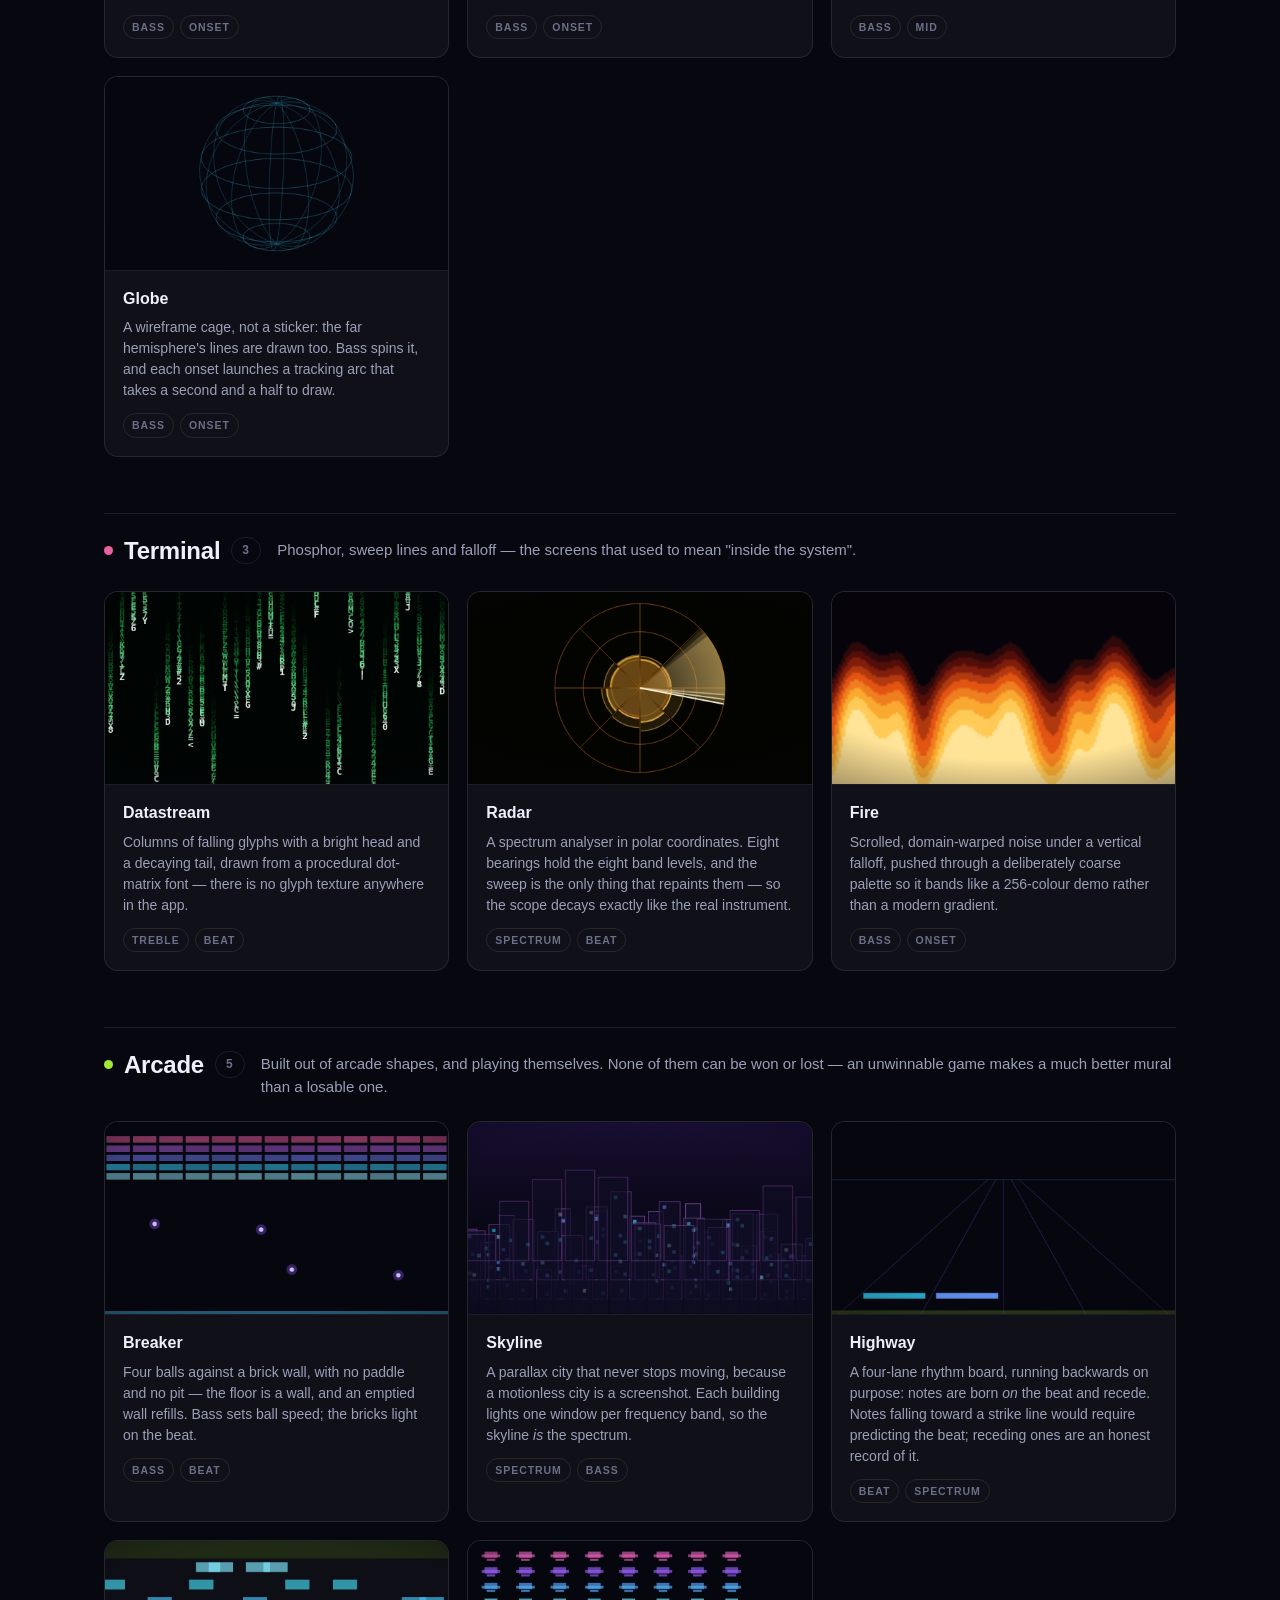
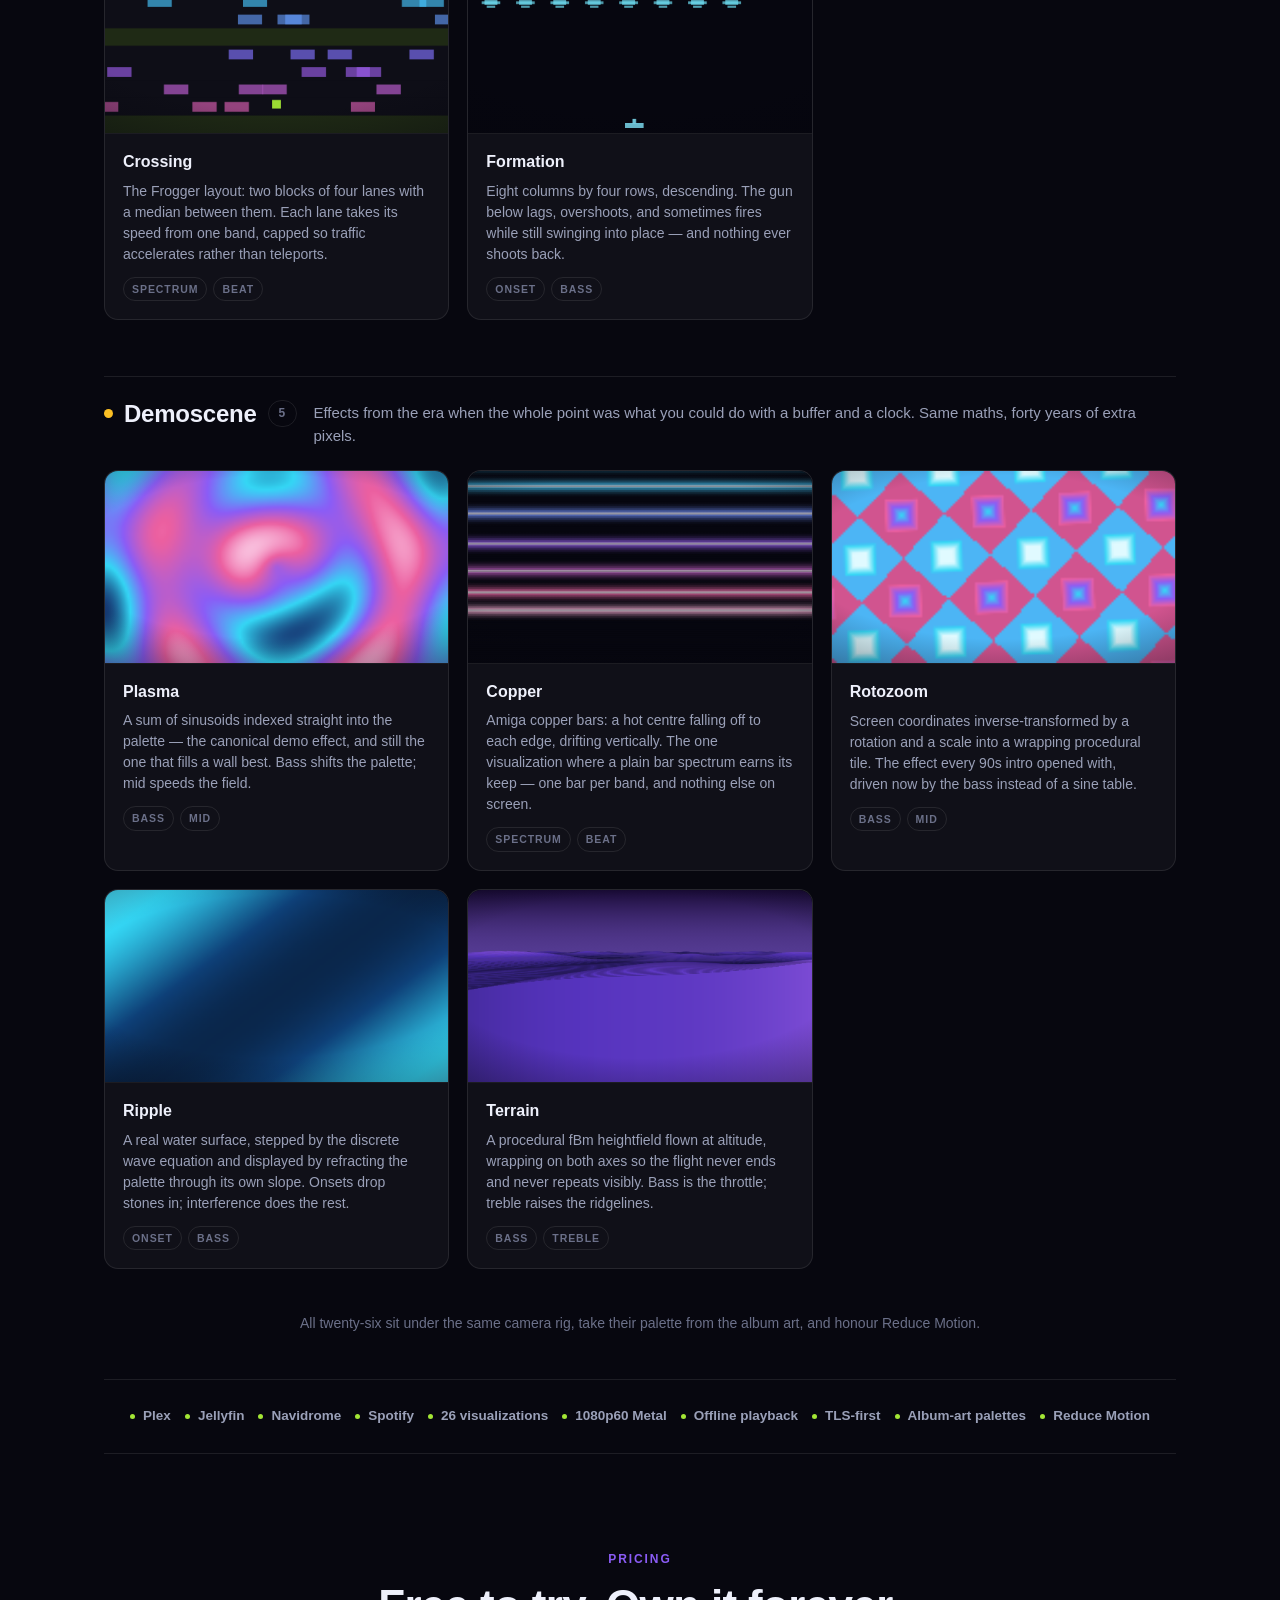
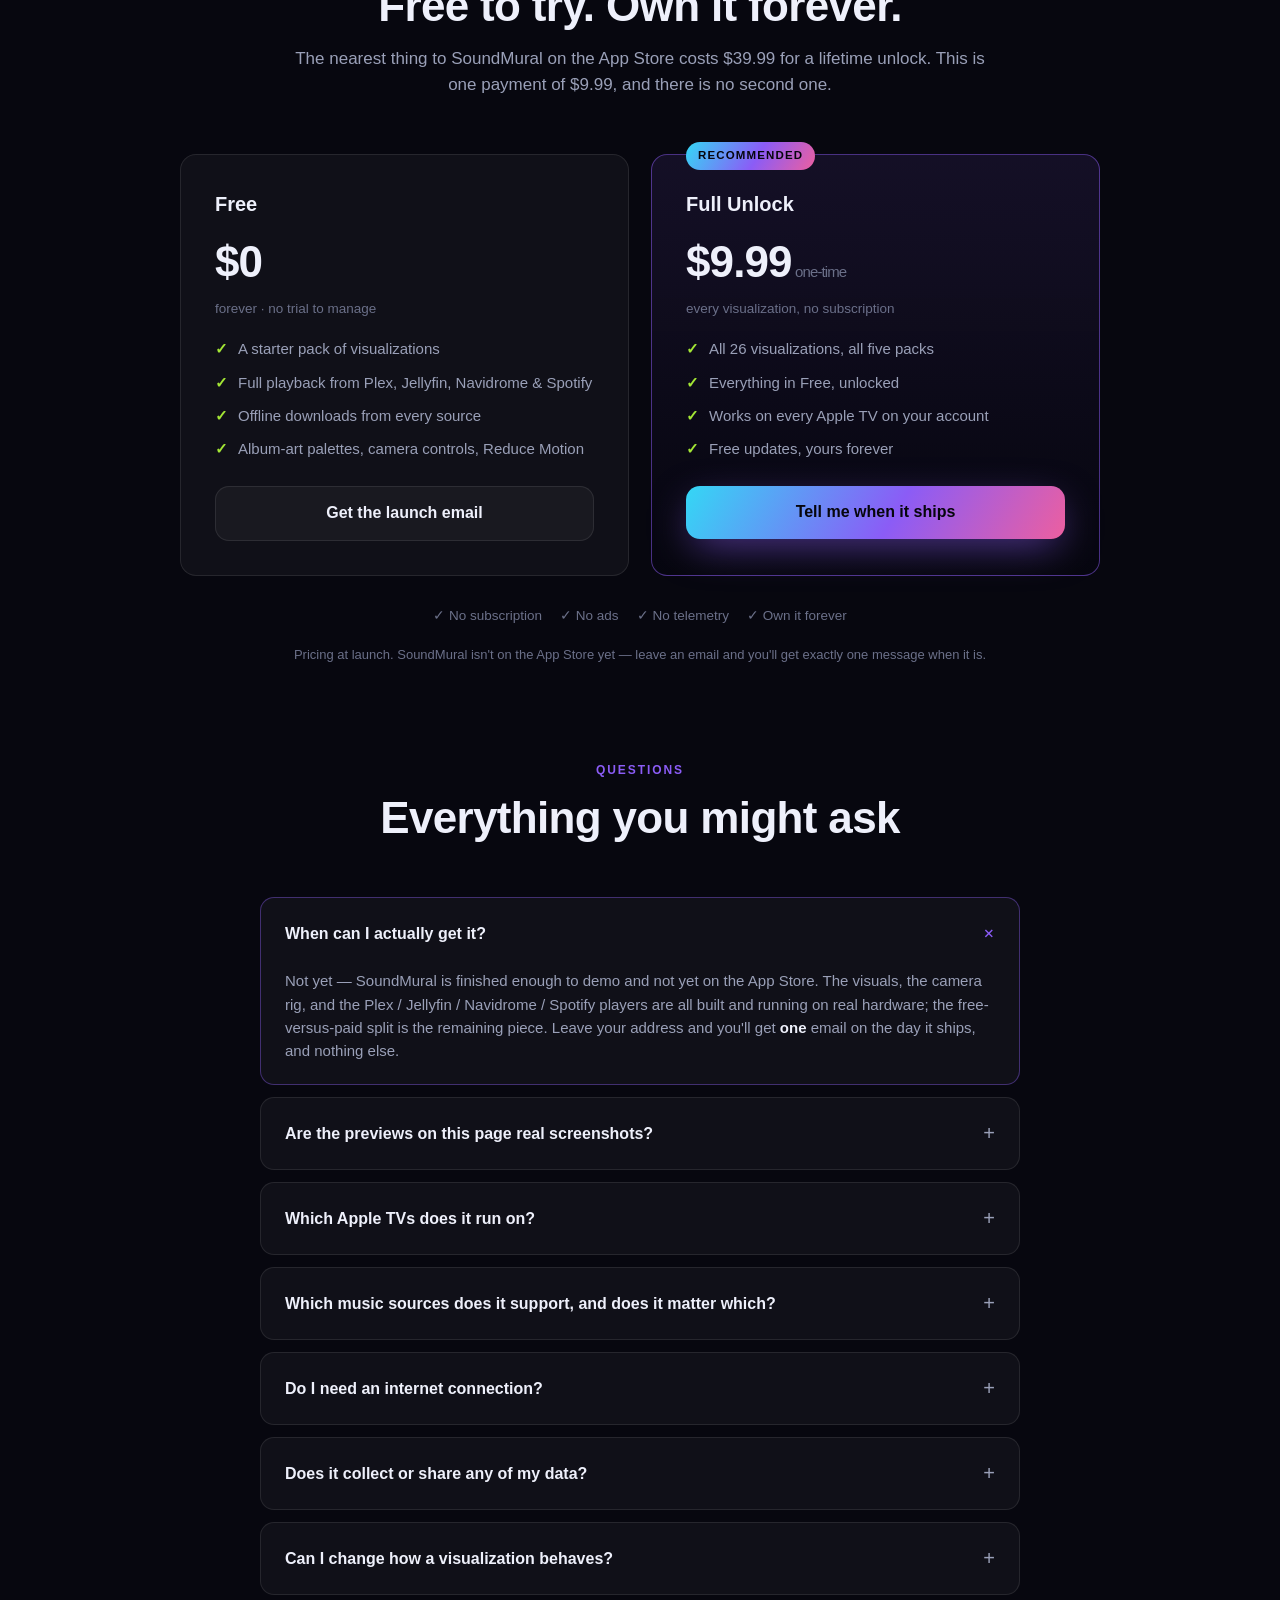
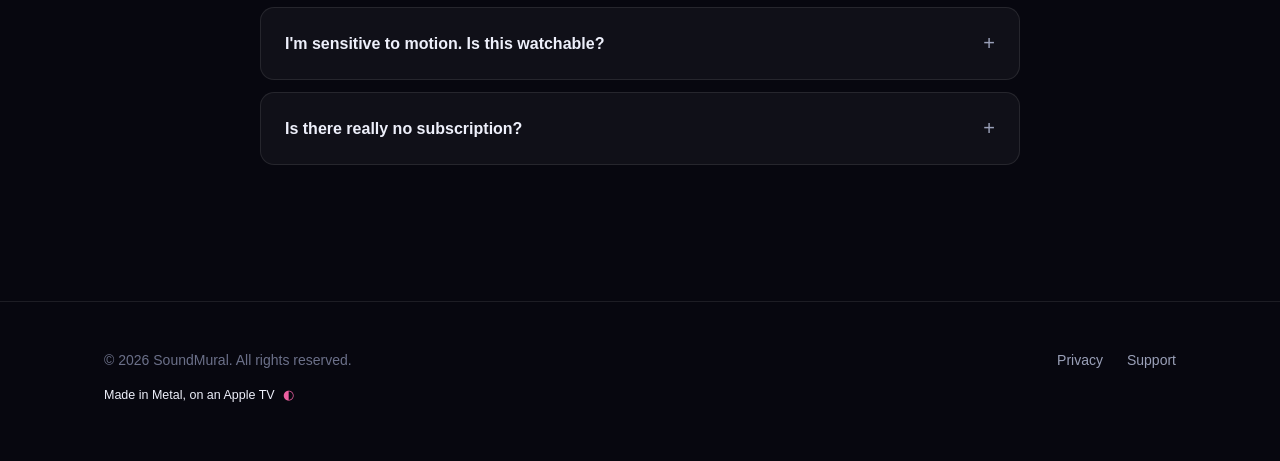
==== commit a1ab7675: "Rewrite the homepage copy and show all 26 visualizations live The visualizations section listed name" ====
--- a/index.html
+++ b/index.html
@@ -3,7 +3,7 @@
 <head>
 <meta charset="UTF-8" />
 <meta name="viewport" content="width=device-width, initial-scale=1.0" />
-<meta name="description" content="SoundMural turns the music in your own library — Plex, Jellyfin, Navidrome, or Spotify — into real-time, audio-reactive visuals on your Apple TV. Free to try, $9.99 to own, no subscription." />
+<meta name="description" content="SoundMural plays the albums you already own — Plex, Jellyfin, Navidrome or Spotify — and turns the actual waveform into 26 real-time visualizations on your Apple TV. Coming soon. Free to try, $9.99 to own, no subscription." />
 <meta name="theme-color" content="#07070f" />
 <title>SoundMural — Your music, painted across the room</title>
 <style>
@@ -62,10 +62,10 @@
   .nav-links{display:flex;gap:22px;margin-left:auto}
   .nav-links a{color:var(--muted);font-size:14.5px;font-weight:500;transition:color .15s}
   .nav-links a:hover{color:var(--text)}
-  @media(max-width:640px){.nav-links{display:none}}
+  @media(max-width:700px){.nav-links{display:none}}
 
   /* ---------- hero ---------- */
-  .hero{position:relative;padding:104px 0 88px;text-align:center}
+  .hero{position:relative;padding:100px 0 88px;text-align:center}
   .hero .logo{width:96px;height:96px;border-radius:22px;margin:0 auto 28px;
     box-shadow:0 0 0 1px var(--line),0 24px 80px -20px rgba(139,92,246,.55)}
   .kicker{display:inline-flex;align-items:center;gap:8px;font-size:12.5px;font-weight:600;
@@ -75,7 +75,7 @@
   .hero h1{font-size:clamp(40px,7vw,76px);line-height:1.02;font-weight:800;letter-spacing:-.02em;
     max-width:15ch;margin:0 auto 22px}
   .hero h1 .g{background:var(--grad);-webkit-background-clip:text;background-clip:text;color:transparent}
-  .hero .sub{font-size:clamp(17px,2.4vw,21px);color:var(--muted);max-width:58ch;margin:0 auto 40px}
+  .hero .sub{font-size:clamp(17px,2.4vw,21px);color:var(--muted);max-width:60ch;margin:0 auto 40px}
   .cta-row{display:flex;gap:16px;justify-content:center;flex-wrap:wrap;align-items:center}
   .btn{display:inline-flex;align-items:center;gap:10px;font-size:16px;font-weight:650;
     padding:14px 26px;border-radius:14px;transition:transform .15s var(--ease),box-shadow .2s}
@@ -87,27 +87,25 @@
   .hero .note{margin-top:18px;font-size:13.5px;color:var(--faint)}
   .hero .note b{color:var(--muted);font-weight:600}
 
-  .hero-viz{margin-top:64px;position:relative;border-radius:24px;overflow:hidden;
-    border:1px solid var(--line);aspect-ratio:16/9;
-    background:
-      radial-gradient(38% 42% at 30% 40%, rgba(52,215,245,.25), transparent 65%),
-      radial-gradient(42% 46% at 70% 60%, rgba(139,92,246,.3), transparent 65%),
-      radial-gradient(34% 40% at 55% 28%, rgba(236,95,160,.22), transparent 65%),
-      linear-gradient(160deg,#0d0d24,#07070f 70%);}
-  .hero-viz svg{position:absolute;inset:0;width:100%;height:100%;opacity:.85;mix-blend-mode:screen}
-  .hero-viz .scan{position:absolute;inset:-20%;background:linear-gradient(transparent 0 49.5%,rgba(255,255,255,.05) 50%,transparent 50.5%);
-    animation:scan 6s linear infinite;mix-blend-mode:overlay}
-  @keyframes scan{to{transform:translateY(40%)}}
-  .pulse{position:absolute;left:50%;top:12%;width:1px;height:0;background:var(--cyan);
-    box-shadow:0 0 12px 2px rgba(52,215,245,.7);transition:height .12s linear}
-  @media (prefers-reduced-motion:reduce){
-    .aurora::before,.aurora::after,.hero-viz .scan{animation:none !important}
-    .pulse{transition:none}
-  }
+  /* ---------- hero viewer ---------- */
+  .stage{margin-top:62px;position:relative;border-radius:24px;overflow:hidden;
+    border:1px solid var(--line);aspect-ratio:16/9;background:#05050c;
+    box-shadow:0 40px 120px -40px rgba(139,92,246,.5)}
+  .stage canvas{position:absolute;inset:0;width:100%;height:100%;display:block}
+  .stage .vig{position:absolute;inset:0;pointer-events:none;
+    background:radial-gradient(120% 90% at 50% 45%, transparent 45%, rgba(5,5,12,.7) 100%)}
+  .stage .tag{position:absolute;left:18px;bottom:16px;display:flex;align-items:center;gap:10px;
+    font-size:13px;font-weight:600;letter-spacing:.02em;
+    background:rgba(5,5,12,.55);backdrop-filter:blur(8px);border:1px solid var(--line);
+    padding:7px 13px;border-radius:999px}
+  .stage .tag i{width:6px;height:6px;border-radius:50%;background:var(--lime);font-style:normal;
+    box-shadow:0 0 10px 2px rgba(163,230,53,.7)}
+  .stage .tag em{font-style:normal;color:var(--faint);font-weight:500}
+  .stage-note{margin-top:14px;font-size:12.5px;color:var(--faint);text-align:center}
 
   /* ---------- section scaffolding ---------- */
   section{padding:96px 0}
-  .sec-head{max-width:680px;margin:0 auto 56px;text-align:center}
+  .sec-head{max-width:700px;margin:0 auto 56px;text-align:center}
   .sec-head h2{font-size:clamp(30px,4.6vw,44px);font-weight:800;letter-spacing:-.015em;line-height:1.08}
   .sec-head p{color:var(--muted);margin-top:16px;font-size:17px}
   .sec-tag{font-size:12px;font-weight:700;letter-spacing:.16em;text-transform:uppercase;
@@ -125,23 +123,45 @@
   .card p{color:var(--muted);font-size:15px}
   .card.feature{border-color:rgba(163,230,53,.25)}
   .card.feature .ic{background:linear-gradient(135deg,rgba(163,230,53,.18),rgba(139,92,246,.1))}
-  .sm{font-size:13px !important;color:var(--faint) !important;margin-top:10px}
-
-  /* ---------- visualizations ---------- */
-  .packs{display:grid;grid-template-columns:repeat(5,1fr);gap:20px}
-  @media(max-width:960px){.packs{grid-template-columns:repeat(2,1fr)}}
-  @media(max-width:560px){.packs{grid-template-columns:1fr}}
-  .pack{background:var(--surface);border:1px solid var(--line);border-radius:var(--radius);padding:22px}
-  .pack h3{display:flex;align-items:center;gap:10px;font-size:16px;font-weight:700;margin-bottom:6px}
-  .pack .count{font-size:12px;color:var(--faint);font-weight:500}
-  .pack ul{list-style:none;margin-top:12px;display:flex;flex-direction:column;gap:7px}
-  .pack li{font-size:14px;color:var(--muted);display:flex;gap:9px;align-items:baseline}
-  .pack li::before{content:"";width:5px;height:5px;border-radius:50%;background:var(--violet);transform:translateY(-1px)}
-  .pack.core li::before{background:var(--cyan)}
-  .pack.terminal li::before{background:var(--magenta)}
-  .pack.arcade li::before{background:var(--lime)}
-  .pack.demoscene li::before{background:#fbbf24}
-  .note-center{text-align:center;margin-top:26px;color:var(--faint);font-size:14px}
+
+  /* ---------- visualization gallery ---------- */
+  .chips{display:flex;gap:10px;justify-content:center;flex-wrap:wrap;margin:-24px 0 54px}
+  .chips a{font-size:13px;font-weight:600;color:var(--muted);border:1px solid var(--line);
+    background:var(--surface);padding:8px 15px;border-radius:999px;transition:.18s}
+  .chips a:hover{color:var(--text);border-color:rgba(139,92,246,.5);background:var(--surface-2)}
+  .chips a b{color:var(--faint);font-weight:600;margin-left:6px}
+
+  .pack-head{display:flex;align-items:baseline;gap:16px;flex-wrap:wrap;
+    margin:0 0 22px;padding-top:18px;border-top:1px solid var(--line)}
+  .pack-head:not(:first-of-type){margin-top:56px}
+  .pack-head h3{font-size:24px;font-weight:750;letter-spacing:-.01em;display:flex;align-items:center;gap:11px}
+  .pack-head h3::before{content:"";width:9px;height:9px;border-radius:50%;background:var(--violet)}
+  .pack-head .count{font-size:12px;font-weight:700;letter-spacing:.1em;text-transform:uppercase;
+    color:var(--faint);border:1px solid var(--line);border-radius:999px;padding:3px 10px}
+  .pack-head p{color:var(--muted);font-size:15px;flex:1 1 340px;min-width:0}
+  #pack-core h3::before{background:var(--cyan)}
+  #pack-flight h3::before{background:var(--violet)}
+  #pack-terminal h3::before{background:var(--magenta)}
+  #pack-arcade h3::before{background:var(--lime)}
+  #pack-demoscene h3::before{background:#fbbf24}
+
+  .viz-grid{display:grid;grid-template-columns:repeat(3,1fr);gap:18px}
+  @media(max-width:940px){.viz-grid{grid-template-columns:repeat(2,1fr)}}
+  @media(max-width:600px){.viz-grid{grid-template-columns:1fr}}
+  .viz{background:var(--surface);border:1px solid var(--line);border-radius:14px;overflow:hidden;
+    transition:transform .2s var(--ease),border-color .2s}
+  .viz:hover{transform:translateY(-3px);border-color:rgba(139,92,246,.45)}
+  .viz .scr{position:relative;aspect-ratio:16/9;background:#05050c;border-bottom:1px solid var(--line)}
+  .viz .scr canvas{position:absolute;inset:0;width:100%;height:100%;display:block}
+  .viz .scr::after{content:"";position:absolute;inset:0;pointer-events:none;
+    background:radial-gradient(115% 85% at 50% 45%, transparent 50%, rgba(5,5,12,.6) 100%)}
+  .viz figcaption{padding:16px 18px 18px}
+  .viz h4{font-size:16px;font-weight:700;margin-bottom:6px}
+  .viz p{font-size:14px;color:var(--muted);line-height:1.5}
+  .drv{display:flex;gap:6px;flex-wrap:wrap;margin-top:12px}
+  .drv span{font-size:10.5px;font-weight:700;letter-spacing:.09em;text-transform:uppercase;
+    color:var(--faint);border:1px solid var(--line);border-radius:999px;padding:3px 8px}
+  .note-center{text-align:center;margin-top:44px;color:var(--faint);font-size:14px}
 
   /* ---------- specs bar ---------- */
   .specs{margin-top:44px;display:flex;flex-wrap:wrap;justify-content:center;gap:10px 14px;
@@ -164,10 +184,10 @@
   .tier ul{list-style:none;display:flex;flex-direction:column;gap:10px;margin-bottom:26px}
   .tier li{font-size:15px;color:var(--muted);display:flex;gap:10px}
   .tier li::before{content:"✓";color:var(--lime);font-weight:700}
-  .free li:last-child::before{content:"—";color:var(--faint)}
   .tier .btn{width:100%;justify-content:center}
   .trust{text-align:center;margin-top:30px;color:var(--faint);font-size:13.5px;display:flex;gap:18px;justify-content:center;flex-wrap:wrap}
   .trust span{display:inline-flex;gap:7px;align-items:center}
+  .price-note{text-align:center;margin-top:18px;font-size:13px;color:var(--faint)}
 
   /* ---------- faq ---------- */
   .faq{max-width:760px;margin:0 auto;display:flex;flex-direction:column;gap:12px}
@@ -189,6 +209,12 @@
   .foot a:hover{color:var(--text)}
   .made{margin-top:14px;font-size:12.5px;display:flex;gap:8px;align-items:center}
   .made span{color:var(--magenta)}
+
+  @media (prefers-reduced-motion:reduce){
+    html{scroll-behavior:auto}
+    .aurora::before,.aurora::after{animation:none !important}
+    .btn:hover,.card:hover,.viz:hover{transform:none}
+  }
 </style>
 </head>
 <body>
@@ -210,78 +236,64 @@
 <section class="hero" id="top">
   <div class="wrap">
     <img class="logo" src="logo.png" alt="SoundMural app icon" />
-    <div class="kicker">Now on the App Store · Apple TV</div>
+    <div class="kicker">Coming soon · Apple TV 4K</div>
     <h1>Your music, <span class="g">painted across the room</span></h1>
-    <p class="sub">SoundMural turns the music in your own library — Plex, Jellyfin, Navidrome, or Spotify — into real-time, audio-reactive visuals on your Apple TV.</p>
+    <p class="sub">SoundMural plays the albums you already own — from Plex, Jellyfin, Navidrome or Spotify — and turns the waveform itself into twenty-six real-time visualizations on your Apple TV.</p>
     <div class="cta-row">
-      <a class="btn btn-primary" href="#pricing">
+      <a class="btn btn-primary" href="mailto:hello@soundmural.com?subject=Tell%20me%20when%20SoundMural%20ships">
         <svg width="20" height="20" viewBox="0 0 24 24" fill="none" stroke="currentColor" stroke-width="2" stroke-linecap="round" stroke-linejoin="round"><path d="M12 2v3M12 19v3M2 12h3M19 12h3M5 5l2 2M17 17l2 2M19 5l-2 2M7 17l-2 2" /></svg>
-        Get SoundMural
+        Tell me when it ships
       </a>
-      <a class="btn btn-ghost" href="#visuals">Explore the visuals</a>
-    </div>
-    <p class="note">Free to try · <b>$9.99 one-time</b> to own every visualization — no subscription</p>
-
-    <div class="hero-viz" id="viz" aria-hidden="true">
-      <svg viewBox="0 0 400 225" preserveAspectRatio="xMidYMid slice">
-        <defs>
-          <linearGradient id="beam" x1="0" y1="0" x2="1" y2="0">
-            <stop offset="0" stop-color="#34d7f5"/>
-            <stop offset=".5" stop-color="#8b5cf6"/>
-            <stop offset="1" stop-color="#ec5fa0"/>
-          </linearGradient>
-        </defs>
-        <g id="waves" fill="none" stroke="url(#beam)" stroke-linejoin="round">
-          <path id="w0" stroke-width="1.4" opacity=".9" d="M-20 112 q20 -26 40 0 t40 0 t40 0 t40 0 t40 0 t40 0 t40 0 t40 0 t40 0"/>
-          <path id="w1" stroke-width="1" opacity=".55" d="M-20 86 q26 -30 52 0 t52 0 t52 0 t52 0 t52 0 t52 0 t52 0 t52 0"/>
-          <path id="w2" stroke-width="1" opacity=".4" d="M-20 138 q22 -22 44 0 t44 0 t44 0 t44 0 t44 0 t44 0 t44 0 t44 0"/>
-          <path id="w3" stroke-width="1.2" opacity=".7" d="M-20 168 q18 -18 36 0 t36 0 t36 0 t36 0 t36 0 t36 0 t36 0 t36 0 t36 0"/>
-          <path id="w4" stroke-width="1" opacity=".5" d="M-20 60 q30 -26 60 0 t60 0 t60 0 t60 0 t60 0 t60 0 t60 0 t60 0"/>
-        </g>
-      </svg>
-      <div class="scan"></div>
-      <div class="pulse" id="pulse"></div>
-    </div>
+      <a class="btn btn-ghost" href="#visuals">See all 26 visualizations</a>
+    </div>
+    <p class="note">Free to try at launch · <b>$9.99 one-time</b> to unlock every visualization — no subscription</p>
+
+    <div class="stage" id="stage">
+      <canvas id="hero-canvas" width="960" height="540" aria-hidden="true"></canvas>
+      <div class="vig"></div>
+      <div class="tag"><i></i><span id="hero-name">Julia Fractal</span><em id="hero-pack">Classics</em></div>
+    </div>
+    <p class="stage-note">Live in your browser, running on a synthetic beat. On an Apple TV it runs on your actual audio, in Metal, at 1080p60.</p>
   </div>
 </section>
 
 <section id="features">
   <div class="wrap">
     <div class="sec-head">
-      <div class="sec-tag">Why it feels alive</div>
-      <h2>More than a wallpaper</h2>
-      <p>Every SoundMural visualization is driven by the <b>actual audio</b> — real samples from your music, not a clock. Bass, mid, treble, onsets, and the beat each steering their own part of the picture.</p>
+      <div class="sec-tag">How it works</div>
+      <h2>It's watching the waveform, not a clock</h2>
+      <p>Most visualizers are an animation with a volume knob attached. SoundMural measures the audio sixty times a second — bass, mid, treble, transients, the beat, and how hard the track is building — and hands each of those to a different part of the picture.</p>
     </div>
     <div class="grid">
       <div class="card feature">
         <div class="ic">◆</div>
-        <h3>A fractal that breathes with the drop</h3>
-        <p>The signature effect is a Julia fractal, connected <b>if and only if</b> its constant lies within the Mandelbrot set. Bass energy drives that constant toward the boundary — so the mural strays apart on heavy bass, shatters into dust on a genuine drop, then reforms intact.</p>
+        <h3>A fractal that can genuinely break</h3>
+        <p>A Julia set is connected <b>if and only if</b> its constant lies inside the Mandelbrot set. Bass energy pushes that constant toward the boundary, so the mural strains apart under heavy low end, shatters into disconnected dust on a real drop, then reforms. The mathematics supplies the drama; the mapping only decides when to cross the line.</p>
+      </div>
+      <div class="card">
+        <div class="ic">♫</div>
+        <h3>Plays the library you already own</h3>
+        <p>Point it at a <b>Plex</b>, <b>Jellyfin</b>, or <b>Navidrome</b> server, browse by album art, and stream or download. Those three hand the visualizer real PCM samples — an eight-band spectrum, onsets, beat, and phrase tension. <b>Spotify</b> connects for now-playing, artwork, and transport.</p>
       </div>
       <div class="card">
         <div class="ic">◐</div>
-        <h3>26 visualizations, one swipe up</h3>
-        <p>Flying tunnels, a city lighting one window per band, a brick-breaker playing itself, Amiga color bars, a raymarched mountain flight. Swipe up on the player to cycle, organized into five packs.</p>
+        <h3>The colour comes off the cover</h3>
+        <p>Every visualization samples a colour ramp, and that ramp can be lifted from the artwork of whatever is playing. Put on a record with a red sleeve and the room goes red — without any visualization knowing where the palette came from.</p>
       </div>
       <div class="card">
-        <div class="ic">♫</div>
-        <h3>Plays your own library</h3>
-        <p>Connect a <b>Plex</b>, <b>Jellyfin</b>, or <b>Navidrome</b> music server, browse by album art, and stream or download. Spotify works for now-playing, artwork, and transport.</p>
+        <div class="ic">▣</div>
+        <h3>One camera over all twenty-six</h3>
+        <p>Every visualization sits under a shared camera rig: it pans along a Lissajous path that never quite repeats, pushes in on bass, and rolls on the beat. The <i>frame</i> moves, not just the pattern inside it — which is what stops any of them reading as a loop.</p>
+      </div>
+      <div class="card">
+        <div class="ic">◎</div>
+        <h3>Every knob is yours</h3>
+        <p>Each visualization exposes its own live settings — speed, reactivity, and two parameters particular to it. Lock the ones you like, randomize the rest, or reset. Reduce Motion damps the camera drift and pace without ever muting the music's authority over the picture.</p>
       </div>
       <div class="card">
         <div class="ic">◯</div>
         <h3>Offline, and private by design</h3>
-        <p>Downloaded music plays with no network at all. Connections to your server are TLS-first, nothing is uploaded, and the app collects no telemetry and tracks no data.</p>
-      </div>
-      <div class="card">
-        <div class="ic">▣</div>
-        <h3>One cinematic camera</h3>
-        <p>Every visualization sits under a shared camera rig that pans on a Lissajous path that never repeats, zooms in on bass, and rolls on the beat. The <i>frame</i> moves — not just the pattern inside it.</p>
-      </div>
-      <div class="card">
-        <div class="ic">◎</div>
-        <h3>Reduce Motion that helps, not hinders</h3>
-        <p>Turn down the camera drift and pace with Reduce Motion — without ever silencing the music's own authority over the visuals.</p>
+        <p>Anything you download plays with no network at all. Connections to your server are TLS-first, nothing you play is uploaded, and the app collects <b>no telemetry</b> and tracks <b>no data</b>. There is no SoundMural account, because there is no SoundMural server.</p>
       </div>
     </div>
   </div>
@@ -291,41 +303,267 @@
   <div class="wrap">
     <div class="sec-head">
       <div class="sec-tag">The catalog</div>
-      <h2>Twenty-six murmurs from one wall of sound</h2>
-      <p>Rendered in Metal at 1080p60, grouped into five packs. The free tier includes a starter pack; one purchase unlocks the full catalog.</p>
-    </div>
-
-    <div class="packs">
-      <div class="pack core">
-        <h3>Classics <span class="count">9</span></h3>
-        <ul>
-          <li>Julia Fractal</li><li>Aurora</li><li>Reaction</li><li>Droste</li><li>Mandelbox</li>
-          <li>Particles</li><li>Cymatics</li><li>Voronoi</li><li>Metaballs</li>
-        </ul>
-      </div>
-      <div class="pack flight">
-        <h3>Flight <span class="count">4</span></h3>
-        <ul><li>Starfield</li><li>Tunnel</li><li>Cyberspace</li><li>Globe</li></ul>
-      </div>
-      <div class="pack terminal">
-        <h3>Terminal <span class="count">3</span></h3>
-        <ul><li>Datastream</li><li>Radar</li><li>Fire</li></ul>
-      </div>
-      <div class="pack arcade">
-        <h3>Arcade <span class="count">5</span></h3>
-        <ul><li>Breaker</li><li>Skyline</li><li>Highway</li><li>Crossing</li><li>Formation</li></ul>
-      </div>
-      <div class="pack demoscene">
-        <h3>Demoscene <span class="count">5</span></h3>
-        <ul><li>Plasma</li><li>Copper</li><li>Rotozoom</li><li>Ripple</li><li>Terrain</li></ul>
-      </div>
-    </div>
-    <p class="note-center">Every pack sits under the same camera rig and honours Reduce Motion.</p>
+      <h2>Twenty-six ways to watch a record</h2>
+      <p>Rendered in Metal at 1080p60, grouped into five packs, one swipe apart on the remote. Every preview below is running live in this page off a synthetic 124&nbsp;BPM beat — an impression of the effect, not a screenshot.</p>
+    </div>
+
+    <div class="chips">
+      <a href="#pack-core">Classics<b>9</b></a>
+      <a href="#pack-flight">Flight<b>4</b></a>
+      <a href="#pack-terminal">Terminal<b>3</b></a>
+      <a href="#pack-arcade">Arcade<b>5</b></a>
+      <a href="#pack-demoscene">Demoscene<b>5</b></a>
+    </div>
+
+    <div class="pack-head" id="pack-core">
+      <h3>Classics <span class="count">9</span></h3>
+      <p>Sets, fields and simulations whose <i>structure</i> reorganizes when the low end moves — not just their brightness.</p>
+    </div>
+    <div class="viz-grid">
+      <figure class="viz" data-viz="julia">
+        <div class="scr"><canvas width="480" height="270" aria-hidden="true"></canvas></div>
+        <figcaption>
+          <h4>Julia Fractal</h4>
+          <p>Connected only while its constant stays inside the Mandelbrot set. Bass walks it to the edge; a real drop scatters the whole figure into dust, and it reforms intact.</p>
+          <div class="drv"><span>bass</span><span>drop</span></div>
+        </figcaption>
+      </figure>
+      <figure class="viz" data-viz="aurora">
+        <div class="scr"><canvas width="480" height="270" aria-hidden="true"></canvas></div>
+        <figcaption>
+          <h4>Aurora</h4>
+          <p>Curtains of domain-warped noise, folded over each other. Mid frequencies set how fast the field flows; bass sets how far it warps out of shape.</p>
+          <div class="drv"><span>mid</span><span>bass</span></div>
+        </figcaption>
+      </figure>
+      <figure class="viz" data-viz="reaction">
+        <div class="scr"><canvas width="480" height="270" aria-hidden="true"></canvas></div>
+        <figcaption>
+          <h4>Reaction</h4>
+          <p>A live Gray-Scott reaction-diffusion medium. Bass moves the feed/kill pair across a phase boundary, so a sustained low end makes the pattern visibly divide rather than merely glow.</p>
+          <div class="drv"><span>bass</span><span>mid</span></div>
+        </figcaption>
+      </figure>
+      <figure class="viz" data-viz="droste">
+        <div class="scr"><canvas width="480" height="270" aria-hidden="true"></canvas></div>
+        <figcaption>
+          <h4>Droste</h4>
+          <p>Video feedback — each frame resamples the one before it, scaled and turned, forever. Nothing in it remembers the beat; the image does, carrying an onset inward for seconds.</p>
+          <div class="drv"><span>bass</span><span>onset</span></div>
+        </figcaption>
+      </figure>
+      <figure class="viz" data-viz="mandelbox">
+        <div class="scr"><canvas width="480" height="270" aria-hidden="true"></canvas></div>
+        <figcaption>
+          <h4>Mandelbox</h4>
+          <p>The Julia set's descendant in three dimensions, raymarched. Bass drives the fold's scale factor, and the transitions between solid shell, strut lattice and exploded cloud are sharp.</p>
+          <div class="drv"><span>bass</span><span>treble</span></div>
+        </figcaption>
+      </figure>
+      <figure class="viz" data-viz="particles">
+        <div class="scr"><canvas width="480" height="270" aria-hidden="true"></canvas></div>
+        <figcaption>
+          <h4>Particles</h4>
+          <p>Tens of thousands of points advected through a divergence-free curl-noise flow. Because it can't pile up or thin out, it reads as ink in water rather than as drifting dots.</p>
+          <div class="drv"><span>mid</span><span>onset</span></div>
+        </figcaption>
+      </figure>
+      <figure class="viz" data-viz="chladni">
+        <div class="scr"><canvas width="480" height="270" aria-hidden="true"></canvas></div>
+        <figcaption>
+          <h4>Cymatics</h4>
+          <p>The nodal lines of a vibrating square plate — where sand would settle. A transient pushes the plate's two mode numbers to the next integers, so the symmetry reorganizes instead of teleporting.</p>
+          <div class="drv"><span>onset</span><span>treble</span></div>
+        </figcaption>
+      </figure>
+      <figure class="viz" data-viz="voronoi">
+        <div class="scr"><canvas width="480" height="270" aria-hidden="true"></canvas></div>
+        <figcaption>
+          <h4>Voronoi</h4>
+          <p>A cellular lattice under tension. An onset cracks it open along every seam at once, and the cells settle back into contact between hits.</p>
+          <div class="drv"><span>onset</span><span>bass</span></div>
+        </figcaption>
+      </figure>
+      <figure class="viz" data-viz="metaball">
+        <div class="scr"><canvas width="480" height="270" aria-hidden="true"></canvas></div>
+        <figcaption>
+          <h4>Metaballs</h4>
+          <p>The calm one, and deliberately so: every coefficient is small and every response slow. It drifts with the music instead of reacting to it — the one to leave on behind a dinner party.</p>
+          <div class="drv"><span>mid</span><span>slow</span></div>
+        </figcaption>
+      </figure>
+    </div>
+
+    <div class="pack-head" id="pack-flight">
+      <h3>Flight <span class="count">4</span></h3>
+      <p>The ones that read as travelling somewhere. Bass is almost always the throttle.</p>
+    </div>
+    <div class="viz-grid">
+      <figure class="viz" data-viz="starfield">
+        <div class="scr"><canvas width="480" height="270" aria-hidden="true"></canvas></div>
+        <figcaption>
+          <h4>Starfield</h4>
+          <p>Six depth layers streaming out of the vanishing point. A transient stretches every star into a streak, so the field appears to jump to light speed on the snare.</p>
+          <div class="drv"><span>bass</span><span>onset</span></div>
+        </figcaption>
+      </figure>
+      <figure class="viz" data-viz="tunnel">
+        <div class="scr"><canvas width="480" height="270" aria-hidden="true"></canvas></div>
+        <figcaption>
+          <h4>Tunnel</h4>
+          <p>Flight down an infinite tube. Bass is travel speed and an onset punches the field of view, which is the closest thing a visualizer has to a camera flinch.</p>
+          <div class="drv"><span>bass</span><span>onset</span></div>
+        </figcaption>
+      </figure>
+      <figure class="viz" data-viz="cyberspace">
+        <div class="scr"><canvas width="480" height="270" aria-hidden="true"></canvas></div>
+        <figcaption>
+          <h4>Cyberspace</h4>
+          <p>A neon wireframe plane running at a glowing horizon under CRT scanlines. The perspective is one divide per pixel — there is no geometry in it at all.</p>
+          <div class="drv"><span>bass</span><span>mid</span></div>
+        </figcaption>
+      </figure>
+      <figure class="viz" data-viz="globe">
+        <div class="scr"><canvas width="480" height="270" aria-hidden="true"></canvas></div>
+        <figcaption>
+          <h4>Globe</h4>
+          <p>A wireframe cage, not a sticker: the far hemisphere's lines are drawn too. Bass spins it, and each onset launches a tracking arc that takes a second and a half to draw.</p>
+          <div class="drv"><span>bass</span><span>onset</span></div>
+        </figcaption>
+      </figure>
+    </div>
+
+    <div class="pack-head" id="pack-terminal">
+      <h3>Terminal <span class="count">3</span></h3>
+      <p>Phosphor, sweep lines and falloff — the screens that used to mean "inside the system".</p>
+    </div>
+    <div class="viz-grid">
+      <figure class="viz" data-viz="datastream">
+        <div class="scr"><canvas width="480" height="270" aria-hidden="true"></canvas></div>
+        <figcaption>
+          <h4>Datastream</h4>
+          <p>Columns of falling glyphs with a bright head and a decaying tail, drawn from a procedural dot-matrix font — there is no glyph texture anywhere in the app.</p>
+          <div class="drv"><span>treble</span><span>beat</span></div>
+        </figcaption>
+      </figure>
+      <figure class="viz" data-viz="radar">
+        <div class="scr"><canvas width="480" height="270" aria-hidden="true"></canvas></div>
+        <figcaption>
+          <h4>Radar</h4>
+          <p>A spectrum analyser in polar coordinates. Eight bearings hold the eight band levels, and the sweep is the only thing that repaints them — so the scope decays exactly like the real instrument.</p>
+          <div class="drv"><span>spectrum</span><span>beat</span></div>
+        </figcaption>
+      </figure>
+      <figure class="viz" data-viz="fire">
+        <div class="scr"><canvas width="480" height="270" aria-hidden="true"></canvas></div>
+        <figcaption>
+          <h4>Fire</h4>
+          <p>Scrolled, domain-warped noise under a vertical falloff, pushed through a deliberately coarse palette so it bands like a 256-colour demo rather than a modern gradient.</p>
+          <div class="drv"><span>bass</span><span>onset</span></div>
+        </figcaption>
+      </figure>
+    </div>
+
+    <div class="pack-head" id="pack-arcade">
+      <h3>Arcade <span class="count">5</span></h3>
+      <p>Built out of arcade shapes, and playing themselves. None of them can be won or lost — an unwinnable game makes a much better mural than a losable one.</p>
+    </div>
+    <div class="viz-grid">
+      <figure class="viz" data-viz="breaker">
+        <div class="scr"><canvas width="480" height="270" aria-hidden="true"></canvas></div>
+        <figcaption>
+          <h4>Breaker</h4>
+          <p>Four balls against a brick wall, with no paddle and no pit — the floor is a wall, and an emptied wall refills. Bass sets ball speed; the bricks light on the beat.</p>
+          <div class="drv"><span>bass</span><span>beat</span></div>
+        </figcaption>
+      </figure>
+      <figure class="viz" data-viz="skyline">
+        <div class="scr"><canvas width="480" height="270" aria-hidden="true"></canvas></div>
+        <figcaption>
+          <h4>Skyline</h4>
+          <p>A parallax city that never stops moving, because a motionless city is a screenshot. Each building lights one window per frequency band, so the skyline <i>is</i> the spectrum.</p>
+          <div class="drv"><span>spectrum</span><span>bass</span></div>
+        </figcaption>
+      </figure>
+      <figure class="viz" data-viz="highway">
+        <div class="scr"><canvas width="480" height="270" aria-hidden="true"></canvas></div>
+        <figcaption>
+          <h4>Highway</h4>
+          <p>A four-lane rhythm board, running backwards on purpose: notes are born <i>on</i> the beat and recede. Notes falling toward a strike line would require predicting the beat; receding ones are an honest record of it.</p>
+          <div class="drv"><span>beat</span><span>spectrum</span></div>
+        </figcaption>
+      </figure>
+      <figure class="viz" data-viz="crossing">
+        <div class="scr"><canvas width="480" height="270" aria-hidden="true"></canvas></div>
+        <figcaption>
+          <h4>Crossing</h4>
+          <p>The Frogger layout: two blocks of four lanes with a median between them. Each lane takes its speed from one band, capped so traffic accelerates rather than teleports.</p>
+          <div class="drv"><span>spectrum</span><span>beat</span></div>
+        </figcaption>
+      </figure>
+      <figure class="viz" data-viz="formation">
+        <div class="scr"><canvas width="480" height="270" aria-hidden="true"></canvas></div>
+        <figcaption>
+          <h4>Formation</h4>
+          <p>Eight columns by four rows, descending. The gun below lags, overshoots, and sometimes fires while still swinging into place — and nothing ever shoots back.</p>
+          <div class="drv"><span>onset</span><span>bass</span></div>
+        </figcaption>
+      </figure>
+    </div>
+
+    <div class="pack-head" id="pack-demoscene">
+      <h3>Demoscene <span class="count">5</span></h3>
+      <p>Effects from the era when the whole point was what you could do with a buffer and a clock. Same maths, forty years of extra pixels.</p>
+    </div>
+    <div class="viz-grid">
+      <figure class="viz" data-viz="plasma">
+        <div class="scr"><canvas width="480" height="270" aria-hidden="true"></canvas></div>
+        <figcaption>
+          <h4>Plasma</h4>
+          <p>A sum of sinusoids indexed straight into the palette — the canonical demo effect, and still the one that fills a wall best. Bass shifts the palette; mid speeds the field.</p>
+          <div class="drv"><span>bass</span><span>mid</span></div>
+        </figcaption>
+      </figure>
+      <figure class="viz" data-viz="copper">
+        <div class="scr"><canvas width="480" height="270" aria-hidden="true"></canvas></div>
+        <figcaption>
+          <h4>Copper</h4>
+          <p>Amiga copper bars: a hot centre falling off to each edge, drifting vertically. The one visualization where a plain bar spectrum earns its keep — one bar per band, and nothing else on screen.</p>
+          <div class="drv"><span>spectrum</span><span>beat</span></div>
+        </figcaption>
+      </figure>
+      <figure class="viz" data-viz="rotozoom">
+        <div class="scr"><canvas width="480" height="270" aria-hidden="true"></canvas></div>
+        <figcaption>
+          <h4>Rotozoom</h4>
+          <p>Screen coordinates inverse-transformed by a rotation and a scale into a wrapping procedural tile. The effect every 90s intro opened with, driven now by the bass instead of a sine table.</p>
+          <div class="drv"><span>bass</span><span>mid</span></div>
+        </figcaption>
+      </figure>
+      <figure class="viz" data-viz="ripple">
+        <div class="scr"><canvas width="480" height="270" aria-hidden="true"></canvas></div>
+        <figcaption>
+          <h4>Ripple</h4>
+          <p>A real water surface, stepped by the discrete wave equation and displayed by refracting the palette through its own slope. Onsets drop stones in; interference does the rest.</p>
+          <div class="drv"><span>onset</span><span>bass</span></div>
+        </figcaption>
+      </figure>
+      <figure class="viz" data-viz="terrain">
+        <div class="scr"><canvas width="480" height="270" aria-hidden="true"></canvas></div>
+        <figcaption>
+          <h4>Terrain</h4>
+          <p>A procedural fBm heightfield flown at altitude, wrapping on both axes so the flight never ends and never repeats visibly. Bass is the throttle; treble raises the ridgelines.</p>
+          <div class="drv"><span>bass</span><span>treble</span></div>
+        </figcaption>
+      </figure>
+    </div>
+
+    <p class="note-center">All twenty-six sit under the same camera rig, take their palette from the album art, and honour Reduce Motion.</p>
 
     <div class="specs">
       <span>Plex</span><span>Jellyfin</span><span>Navidrome</span><span>Spotify</span>
       <span>26 visualizations</span><span>1080p60 Metal</span><span>Offline playback</span>
-      <span>TLS-first</span><span>Reduce Motion</span>
+      <span>TLS-first</span><span>Album-art palettes</span><span>Reduce Motion</span>
     </div>
   </div>
 </section>
@@ -335,7 +573,7 @@
     <div class="sec-head">
       <div class="sec-tag">Pricing</div>
       <h2>Free to try. Own it forever.</h2>
-      <p>No subscription, no recurring bill. Unlock every visualization with a single one-time purchase.</p>
+      <p>The nearest thing to SoundMural on the App Store costs $39.99 for a lifetime unlock. This is one payment of $9.99, and there is no second one.</p>
     </div>
 
     <div class="price-wrap">
@@ -346,23 +584,23 @@
         <ul>
           <li>A starter pack of visualizations</li>
           <li>Full playback from Plex, Jellyfin, Navidrome &amp; Spotify</li>
-          <li>Offline downloads &amp; all sources</li>
-          <li>Reduce Motion &amp; camera controls</li>
+          <li>Offline downloads from every source</li>
+          <li>Album-art palettes, camera controls, Reduce Motion</li>
         </ul>
-        <a class="btn btn-ghost" href="#faq">Try it free</a>
+        <a class="btn btn-ghost" href="mailto:hello@soundmural.com?subject=Tell%20me%20when%20SoundMural%20ships">Get the launch email</a>
       </div>
       <div class="tier paid">
         <div class="badge">Recommended</div>
         <h3>Full Unlock</h3>
         <div class="price">$9.99<small> one-time</small></div>
-        <div class="pmt">own every visualization, no subscription</div>
+        <div class="pmt">every visualization, no subscription</div>
         <ul>
           <li>All 26 visualizations, all five packs</li>
           <li>Everything in Free, unlocked</li>
-          <li>Works on every Apple TV you own</li>
+          <li>Works on every Apple TV on your account</li>
           <li>Free updates, yours forever</li>
         </ul>
-        <a class="btn btn-primary" href="#">Unlock now — $9.99</a>
+        <a class="btn btn-primary" href="mailto:hello@soundmural.com?subject=Tell%20me%20when%20SoundMural%20ships">Tell me when it ships</a>
       </div>
     </div>
     <div class="trust">
@@ -371,6 +609,7 @@
       <span>✓ No telemetry</span>
       <span>✓ Own it forever</span>
     </div>
+    <p class="price-note">Pricing at launch. SoundMural isn't on the App Store yet — leave an email and you'll get exactly one message when it is.</p>
   </div>
 </section>
 
@@ -382,32 +621,40 @@
     </div>
     <div class="faq">
       <details open>
-        <summary>Which Apple TVs does it run on?</summary>
-        <div class="a">SoundMural needs <b>tvOS 26</b> and is tuned for <b>Apple TV 4K (3rd generation)</b>, holding 1080p60 with adaptive quality. If your Apple TV can't run tvOS 26, it won't install — check the App Store entry for your device.</div>
+        <summary>When can I actually get it?</summary>
+        <div class="a">Not yet — SoundMural is finished enough to demo and not yet on the App Store. The visuals, the camera rig, and the Plex / Jellyfin / Navidrome / Spotify players are all built and running on real hardware; the free-versus-paid split is the remaining piece. Leave your address and you'll get <b>one</b> email on the day it ships, and nothing else.</div>
       </details>
       <details>
-        <summary>Which music sources does it support?</summary>
-        <div class="a"><b>Plex</b>, <b>Jellyfin</b>, and <b>Navidrome</b> feed the visualizer real audio samples — that's what makes the fractal genuinely react to the music. <b>Spotify</b> is supported in metadata mode: it shows now-playing, artwork, and transport, but DRM prevents access to Spotify's audio, so those visuals run on a synthetic driver rather than real samples.</div>
+        <summary>Are the previews on this page real screenshots?</summary>
+        <div class="a">No, and deliberately so. Each one is a small browser reimplementation of the same idea, running on a synthetic 124&nbsp;BPM beat so you can see what each visualization <i>does</i> without a video. The app renders in Metal at 1080p60 with bloom, a moving camera, and a palette taken from your album art — it looks considerably better than a canvas in a web page.</div>
+      </details>
+      <details>
+        <summary>Which Apple TVs does it run on?</summary>
+        <div class="a">SoundMural needs <b>tvOS 26</b> and is tuned for <b>Apple TV 4K (3rd generation)</b>, where it holds 1080p60 with adaptive quality — the expensive visualizations trade detail rather than frames. If your Apple TV can't run tvOS 26, it won't install.</div>
+      </details>
+      <details>
+        <summary>Which music sources does it support, and does it matter which?</summary>
+        <div class="a">It matters a great deal. <b>Plex</b>, <b>Jellyfin</b> and <b>Navidrome</b> stream audio the app can actually analyse, giving the visualizer all twelve measured features — eight-band spectrum, onsets, beat, and the tension that builds across a phrase. <b>Spotify</b> works for browsing, now-playing, artwork and transport, but DRM means no app may touch its audio, so those visuals run on a musical driver derived from the track's own metadata rather than real samples.</div>
       </details>
       <details>
         <summary>Do I need an internet connection?</summary>
-        <div class="a">No. Anything you <b>download</b> to the TV plays fully offline. Streaming from your own server works across your home network (or anywhere the server is reachable). SoundMural itself needs no cloud service.</div>
+        <div class="a">No. Anything you <b>download</b> to the TV plays fully offline. Streaming works anywhere your own server is reachable — usually your home network. SoundMural has no cloud service of its own to be offline from.</div>
       </details>
       <details>
         <summary>Does it collect or share any of my data?</summary>
-        <div class="a">No. Connections to your music server are <b>TLS-first</b>, nothing you play is uploaded, and SoundMural collects <b>no telemetry</b> and tracks <b>no data</b>. Spotify requires the system's standard browser sign-in, exactly like the OS music app.</div>
+        <div class="a">No. Connections to your music server are <b>TLS-first</b>, nothing you play is uploaded, and the app collects <b>no telemetry</b> and tracks <b>no data</b>. There's no account to make. Spotify uses the system's standard browser sign-in, exactly like Apple's own Music app, and the token stays on the device.</div>
       </details>
       <details>
-        <summary>How does the fractal actually react to music?</summary>
-        <div class="a">The signature effect is a Julia fractal whose constant is pushed toward the Mandelbrot boundary by <b>bass energy</b>. While the set stays connected, the mural breathes intact through most of a track; on a heavy drop it strains apart; on a genuine drop it shatters into disconnected dust — then reforms. Mid, treble, onsets, and the beat steer different parts of each other visualization.</div>
+        <summary>Can I change how a visualization behaves?</summary>
+        <div class="a">Yes. Each one carries its own live knobs — speed, reactivity, and two parameters specific to it — adjustable while it's on screen. Lock the values you've settled on, randomize everything else, or reset to defaults. Your settings persist per visualization, so they survive switching away and back.</div>
+      </details>
+      <details>
+        <summary>I'm sensitive to motion. Is this watchable?</summary>
+        <div class="a">The system <b>Reduce Motion</b> setting is honoured throughout, and it does something specific: it damps the non-audio motion — camera drift, pan, roll, and pace — while leaving the music's own influence on the picture intact. You still see the track; you just aren't flown around it. Metaballs, Aurora and Plasma are the gentlest of the twenty-six even without it. Every preview on this page also holds still if your browser reports Reduce Motion.</div>
       </details>
       <details>
         <summary>Is there really no subscription?</summary>
-        <div class="a">Correct. The app is free to try, and a single <b>$9.99 one-time</b> in-app purchase unlocks every visualization across all five packs, including free updates, on every Apple TV you own. No recurring charge, ever.</div>
-      </details>
-      <details>
-        <summary>I have Reachability / accessibility needs — what's available?</summary>
-        <div class="a"><b>Reduce Motion</b> damps camera drift and pace without muting the music's influence on the visuals. Visualization order and packs are fully switchable, and the on-screen player keeps controls within the standard tvOS focus model.</div>
+        <div class="a">Correct. Free to try, and a single <b>$9.99 one-time</b> purchase unlocks every visualization in all five packs, including future ones, on every Apple TV on your account. No recurring charge, ever — the app has no server to pay for.</div>
       </details>
     </div>
   </div>
@@ -425,33 +672,795 @@
 </footer>
 
 <script>
-  // year
-  try{document.getElementById('yr').textContent=new Date().getFullYear()}catch(e){}
-
-  // Reactive hero pulse: a small bass-driven "heartbeat" tied to a synthetic beat
-  const pulse=document.getElementById('pulse');
-  const waves=document.querySelectorAll('#w0,#w1,#w2,#w3,#w4');
-  const bases=[112,86,138,168,60];
-  function tick(){
-    let beat=Math.sin(performance.now()/420);
-    let bass=(Math.sin(performance.now()/860)+1)/2;
-    // pulse height follows the "beat"
-    if(pulse) pulse.style.height=(8+Math.max(0,beat)*34)+'%';
-    // re-shape wave paths subtly with bass so the hero feels alive
-    waves.forEach((w,i)=>{
-      const b=bases[i], amp=(24+36*bass)-(i*4);
-      let d='M-20 '+b;
-      for(let x=0;x<=8;x++){
-        const px=-20+x*55;
-        const wobble=Math.sin(performance.now()/2000+i*1.3+x)*amp;
-        d+=' q '+(27.5)+' '+(wobble)+' '+(55)+' 0';
+(function(){
+"use strict";
+var yr=document.getElementById('yr'); if(yr) yr.textContent=new Date().getFullYear();
+
+var REDUCED = window.matchMedia && window.matchMedia('(prefers-reduced-motion: reduce)').matches;
+
+/* ------------------------------------------------------------------ *
+ * Synthetic audio driver.
+ * A 124 BPM loop over a 32-second musical cycle: kick on the beat,
+ * hats on the off-beat, a tension ramp into a drop, and eight bands.
+ * Everything on the page reads from this one object, so the previews
+ * are all reacting to the same "track".
+ * ------------------------------------------------------------------ */
+var BANDS=new Float32Array(8), lastBeat=-1;
+function cl(x){return x<0?0:(x>1?1:x);}
+function audioAt(t,dt){
+  var sec=60/124, bi=Math.floor(t/sec), ph=(t/sec)%1, cyc=(t%32)/32;
+  var build = (cyc>0.56&&cyc<0.78) ? (cyc-0.56)/0.22 : 0;
+  var sd=cyc-0.78, drop=(sd>=0&&sd<0.055)?(1-sd/0.055):0;
+  var kick=Math.pow(1-ph,5)*((bi%2)?0.62:1);
+  var hp=(t/(sec/2))%1, hat=Math.pow(1-hp,14);
+  var bass=cl(0.20+0.58*kick+0.20*build+0.55*drop);
+  var treble=cl(0.15+0.45*hat+0.30*build+0.42*drop);
+  var mid=cl(0.28+0.16*Math.sin(t*1.7)+0.13*Math.sin(t*0.63+1.2)+0.22*build+0.34*drop);
+  var onset=cl(Math.pow(kick,3)*1.5+hat*0.55+drop*1.3);
+  for(var i=0;i<8;i++){
+    var f=i/7;
+    BANDS[i]=cl(0.10+(1-f)*bass*0.9+f*treble*0.85+0.22*mid*(0.5+0.5*Math.sin(t*(1.1+i*0.37)+i*1.7)));
+  }
+  var nb = bi!==lastBeat; lastBeat=bi;
+  return {t:t,dt:dt,bass:bass,mid:mid,treble:treble,onset:onset,beat:kick,
+          build:build,drop:drop,phase:ph,newBeat:nb,bands:BANDS};
+}
+
+/* ---------------- palettes ---------------- */
+var PAL={
+  brand:[[6,6,16],[22,60,120],[52,215,245],[139,92,246],[236,95,160],[255,236,250]],
+  ice:  [[4,6,18],[14,64,120],[52,215,245],[150,235,255],[240,253,255]],
+  neon: [[8,4,18],[236,95,160],[139,92,246],[52,215,245],[224,250,255]],
+  fire: [[6,4,10],[104,16,10],[226,84,18],[255,190,54],[255,252,214]],
+  matrix:[[2,9,5],[8,58,26],[38,196,88],[150,255,186],[240,255,244]],
+  amber:[[8,6,4],[86,38,4],[214,124,18],[255,198,88],[255,246,220]],
+  deep: [[4,4,12],[26,20,74],[86,52,190],[196,120,255],[255,226,255]]
+};
+function rampInto(d,o,p,x){
+  x=x<0?0:(x>1?1:x); x*=p.length-1;
+  var i=x|0; if(i>p.length-2)i=p.length-2;
+  var f=x-i,a=p[i],b=p[i+1];
+  d[o]=a[0]+(b[0]-a[0])*f; d[o+1]=a[1]+(b[1]-a[1])*f; d[o+2]=a[2]+(b[2]-a[2])*f;
+}
+function rampCss(p,x,alpha){
+  x=x<0?0:(x>1?1:x); x*=p.length-1;
+  var i=x|0; if(i>p.length-2)i=p.length-2;
+  var f=x-i,a=p[i],b=p[i+1];
+  var r=(a[0]+(b[0]-a[0])*f)|0,g=(a[1]+(b[1]-a[1])*f)|0,bl=(a[2]+(b[2]-a[2])*f)|0;
+  return alpha===undefined?'rgb('+r+','+g+','+bl+')':'rgba('+r+','+g+','+bl+','+alpha+')';
+}
+function h1(n){var x=Math.sin(n*127.1)*43758.5453; return x-Math.floor(x);}
+
+/* Scatter table, so the cell-based effects never call sin() per pixel. */
+var VT=new Float32Array(512);
+for(var vi=0;vi<256;vi++){VT[vi*2]=h1(vi+1);VT[vi*2+1]=h1(vi+911);}
+function vsite(ix,iy,c){return VT[(((ix*73+iy*151)&255)<<1)+c];}
+
+/* ------------------------------------------------------------------ *
+ * The visualizations. `px` fills an RGB buffer per pixel (the ones that
+ * are fragment shaders in the app); `vec` draws with the 2D context
+ * (the ones that simulate something and draw it).
+ * ------------------------------------------------------------------ */
+var V={};
+
+/* ---- Classics ---- */
+V.julia={px:function(d,w,h,a){
+  var r=0.735+0.235*a.bass+0.20*a.drop, th=a.t*0.21;
+  var cx=r*Math.cos(th), cy=r*Math.sin(th), N=30, hh=h/2, s=1.45;
+  for(var y=0;y<h;y++){
+    var uy=((y+0.5)-hh)/hh*s;
+    for(var x=0;x<w;x++){
+      var ux=((x+0.5)-w/2)/hh*s, zx=ux, zy=uy, i=0;
+      for(;i<N;i++){ var q=zx*zx-zy*zy+cx; zy=2*zx*zy+cy; zx=q; if(zx*zx+zy*zy>9) break; }
+      var o=(y*w+x)*4;
+      if(i>=N) rampInto(d,o,PAL.deep,0.03);
+      else {
+        var f=i/N;
+        rampInto(d,o,PAL.brand,0.10+Math.pow(f,0.42)*0.80+((i&1)?0.10:0));
       }
-      w.setAttribute('d',d);
+    }
+  }
+}};
+
+V.aurora={px:function(d,w,h,a){
+  var t=a.t, warp=0.5+1.5*a.bass, flow=t*(0.35+0.9*a.mid), hh=h/2;
+  for(var y=0;y<h;y++){
+    var uy=((y+0.5)-hh)/hh;
+    for(var x=0;x<w;x++){
+      var ux=((x+0.5)-w/2)/hh;
+      var wobble=Math.sin(uy*1.6+flow*0.6)*0.45*warp+Math.sin(uy*3.3-flow*0.4)*0.22*warp;
+      var v=0;
+      for(var k=0;k<4;k++){
+        var cxk=(k-1.5)*0.72+wobble+Math.sin(flow*0.3+k*2.1)*0.35;
+        var dd=(ux-cxk)*(5.5+k*0.9);
+        v+=Math.exp(-dd*dd)*(0.55+0.45*Math.sin(uy*5.0+flow+k*1.7));
+      }
+      /* vertical striations: a curtain has rays in it, not just a glow */
+      v*=0.62+0.38*Math.sin(ux*46+wobble*9)*Math.sin(ux*17-flow);
+      var fall=1.0-cl((uy+0.9)/1.8);
+      rampInto(d,(y*w+x)*4,PAL.ice,0.04+cl(v)*1.15*(0.30+0.80*fall));
+    }
+  }
+}};
+
+V.reaction={px:function(d,w,h,a,s){
+  var GW=64,GH=36,i,j;
+  if(!s.A){
+    s.A=new Float32Array(GW*GH); s.B=new Float32Array(GW*GH);
+    s.A2=new Float32Array(GW*GH); s.B2=new Float32Array(GW*GH);
+    for(i=0;i<GW*GH;i++){ s.A[i]=1; s.B[i]=0; }
+    for(i=0;i<26;i++){
+      var cxr=(3+((h1(i)*(GW-6))|0)), cyr=(3+((h1(i+50)*(GH-6))|0));
+      for(j=-1;j<=1;j++)for(var k=-1;k<=1;k++) s.B[(cyr+j)*GW+cxr+k]=1;
+    }
+  }
+  var feed=0.030+0.024*a.bass, kill=0.062-0.006*a.bass+0.004*a.mid;
+  for(var step=0;step<6;step++){
+    var A=s.A,B=s.B,A2=s.A2,B2=s.B2;
+    for(var y=0;y<GH;y++){
+      var yu=((y-1+GH)%GH)*GW, yd=((y+1)%GH)*GW, yc=y*GW;
+      for(var x=0;x<GW;x++){
+        var xl=(x-1+GW)%GW, xr=(x+1)%GW, c=yc+x;
+        var la=A[yu+x]+A[yd+x]+A[yc+xl]+A[yc+xr]-4*A[c];
+        var lb=B[yu+x]+B[yd+x]+B[yc+xl]+B[yc+xr]-4*B[c];
+        var ab2=A[c]*B[c]*B[c];
+        A2[c]=A[c]+(0.20*la-ab2+feed*(1-A[c]));
+        B2[c]=B[c]+(0.09*lb+ab2-(kill+feed)*B[c]);
+      }
+    }
+    s.A=A2; s.B=B2; s.A2=A; s.B2=B;
+  }
+  var B0=s.B;
+  for(var py=0;py<h;py++){
+    var gy=((py*GH/h)|0)*GW;
+    for(var px2=0;px2<w;px2++){
+      var v=B0[gy+((px2*GW/w)|0)];
+      rampInto(d,(py*w+px2)*4,PAL.brand,0.06+v*3.1);
+    }
+  }
+}};
+
+V.droste={px:function(d,w,h,a){
+  var t=a.t, zoom=t*(0.30+0.8*a.bass), spin=t*(0.15+0.5*a.mid), hh=h/2;
+  var glow=0.10+0.55*a.onset;
+  for(var y=0;y<h;y++){
+    var uy=((y+0.5)-hh)/hh;
+    for(var x=0;x<w;x++){
+      var ux=((x+0.5)-w/2)/hh;
+      var r=Math.sqrt(ux*ux+uy*uy)+1e-4, th=Math.atan2(uy,ux);
+      var lr=Math.log(r);
+      var u=(th+spin)/(Math.PI*2)*5+lr*0.55;
+      var v=lr*2.2-zoom;
+      var cellu=u-Math.floor(u), cellv=v-Math.floor(v);
+      var fig=Math.exp(-((cellu-0.5)*(cellu-0.5)+(cellv-0.5)*(cellv-0.5))*11);
+      var depth=cl(0.9-((-v*0.09)%1+1)%1*0.55);
+      rampInto(d,(y*w+x)*4,PAL.neon,0.05+fig*(0.55+glow)+depth*0.30*(0.4+0.6*r));
+    }
+  }
+}};
+
+V.mandelbox={px:function(d,w,h,a){
+  var sc=-1.55-0.65*a.bass, hh=h/2, sp=a.t*0.18, cs=Math.cos(sp), sn=Math.sin(sp);
+  for(var y=0;y<h;y++){
+    var uy0=((y+0.5)-hh)/hh*1.35;
+    for(var x=0;x<w;x++){
+      var ux0=((x+0.5)-w/2)/hh*1.35;
+      var ux=ux0*cs-uy0*sn, uy=ux0*sn+uy0*cs;
+      var zx=ux, zy=uy, dr=1, i=0, trap=9;
+      for(;i<9;i++){
+        zx=zx>1?2-zx:(zx<-1?-2-zx:zx); zy=zy>1?2-zy:(zy<-1?-2-zy:zy);
+        var r2=zx*zx+zy*zy;
+        if(r2<0.25){zx*=4;zy*=4;dr*=4;} else if(r2<1){zx/=r2;zy/=r2;dr/=r2;}
+        zx=sc*zx+ux; zy=sc*zy+uy; dr=dr*Math.abs(sc)+1;
+        var rr=zx*zx+zy*zy; if(rr<trap) trap=rr;
+        if(rr>90) break;
+      }
+      var m=0.06+i/9*0.42+cl(1-trap*0.85)*0.38+0.07*a.treble;
+      rampInto(d,(y*w+x)*4,PAL.deep,m);
+    }
+  }
+}};
+
+V.chladni={px:function(d,w,h,a,s){
+  if(!s.m){s.m=3;s.n=5;s.tm=3;s.tn=5;}
+  if(a.onset>0.72&&a.t-(s.last||0)>0.5){
+    s.last=a.t;
+    s.tm=2+((h1(a.t*7.3)*7)|0); s.tn=2+((h1(a.t*3.1+9)*7)|0);
+  }
+  var k=Math.min(1,a.dt*3.2);
+  s.m+=(s.tm-s.m)*k; s.n+=(s.tn-s.n)*k;
+  var P=Math.PI, m=s.m, n=s.n, edge=0.10+0.06*a.treble;
+  for(var y=0;y<h;y++){
+    var py=(y+0.5)/h;
+    var smy=Math.sin(m*P*py), sny=Math.sin(n*P*py);
+    for(var x=0;x<w;x++){
+      var pxx=(x+0.5)/w;
+      var f=Math.sin(m*P*pxx)*sny-Math.sin(n*P*pxx)*smy;
+      var af=Math.abs(f);
+      var line=1-cl(af/edge);
+      rampInto(d,(y*w+x)*4,PAL.ice,0.05+line*line*0.95+af*0.10);
+    }
+  }
+}};
+
+V.voronoi={px:function(d,w,h,a){
+  var crack=0.02+0.30*a.onset, sc=3.4, hh=h/2, dr=a.t*0.25;
+  for(var y=0;y<h;y++){
+    var gy=(((y+0.5)-hh)/hh)*sc;
+    for(var x=0;x<w;x++){
+      var gx=(((x+0.5)-w/2)/hh)*sc;
+      var ix=Math.floor(gx), iy=Math.floor(gy), d1=9, d2=9, id=0;
+      for(var j=-1;j<=1;j++)for(var i=-1;i<=1;i++){
+        var cx2=ix+i, cy2=iy+j;
+        var ox=cx2+0.5+0.42*Math.sin(dr+vsite(cx2,cy2,0)*6.28);
+        var oy=cy2+0.5+0.42*Math.cos(dr*0.9+vsite(cx2,cy2,1)*6.28);
+        var dx=ox-gx, dy=oy-gy, dd=dx*dx+dy*dy;
+        if(dd<d1){d2=d1;d1=dd;id=vsite(cx2,cy2,0);} else if(dd<d2) d2=dd;
+      }
+      var seam=cl((Math.sqrt(d2)-Math.sqrt(d1))/crack);
+      rampInto(d,(y*w+x)*4,PAL.brand,0.06+seam*(0.30+0.60*id)+(1-seam)*0.95);
+    }
+  }
+}};
+
+V.metaball={px:function(d,w,h,a,s){
+  if(!s.b){s.b=[];for(var i=0;i<5;i++)s.b.push({p:h1(i+3)*6.28,r:0.35+h1(i+21)*0.45,sp:0.10+h1(i+44)*0.16});}
+  var t=a.t*(0.35+0.35*a.mid), hh=h/2, R=0.16+0.05*a.bass;
+  var bx=[],by=[];
+  for(var k=0;k<5;k++){var b=s.b[k];bx.push(Math.cos(t*b.sp*3+b.p)*b.r);by.push(Math.sin(t*b.sp*4.1+b.p*1.7)*b.r*0.8);}
+  for(var y=0;y<h;y++){
+    var uy=((y+0.5)-hh)/hh;
+    for(var x=0;x<w;x++){
+      var ux=((x+0.5)-w/2)/hh, f=0;
+      for(var m=0;m<5;m++){var dx=ux-bx[m],dy=uy-by[m];f+=R*R/(dx*dx+dy*dy+1e-4);}
+      rampInto(d,(y*w+x)*4,PAL.deep,0.04+cl(f*0.30)*0.95);
+    }
+  }
+}};
+
+/* ---- Flight ---- */
+V.tunnel={px:function(d,w,h,a,s){
+  s.z=(s.z||0)+a.dt*(0.45+2.4*a.bass);
+  var fov=1-0.28*a.onset, hh=h/2, tw=a.t*0.2;
+  for(var y=0;y<h;y++){
+    var uy=((y+0.5)-hh)/hh*fov+Math.sin(tw)*0.08;
+    for(var x=0;x<w;x++){
+      var ux=((x+0.5)-w/2)/hh*fov+Math.cos(tw*0.8)*0.10;
+      var r=Math.sqrt(ux*ux+uy*uy)+1e-3, th=Math.atan2(uy,ux);
+      /* checkerboard in (angle, 1/r): the canonical tunnel mapping */
+      var u=th/(Math.PI*2)*14+tw, v=0.42/r+s.z;
+      var chk=((Math.floor(u)+Math.floor(v))&1)?0.86:0.24;
+      var fu=Math.abs(((u%1)+1)%1-0.5), fv=Math.abs(((v%1)+1)%1-0.5);
+      var seam=cl(1-Math.min(fu,fv)*13);
+      var depth=cl(r*2.0);           /* centre = far away = dark */
+      rampInto(d,(y*w+x)*4,PAL.brand,0.02+(chk*0.62+seam*0.5)*depth*depth);
+    }
+  }
+}};
+
+V.cyberspace={px:function(d,w,h,a,s){
+  s.z=(s.z||0)+a.dt*(0.5+2.8*a.bass);
+  var hor=h*0.44, sun=0.30+0.5*a.mid;
+  for(var y=0;y<h;y++){
+    var below=y>hor;
+    for(var x=0;x<w;x++){
+      var ux=((x+0.5)-w/2)/(h/2), o=(y*w+x)*4, m;
+      if(below){
+        var yy=(y-hor)/h, z=0.12/(yy+0.004);
+        var gx=ux*z*0.5, gz=z+s.z;
+        var lx=Math.abs(((gx%1)+1)%1-0.5), lz=Math.abs(((gz%1)+1)%1-0.5);
+        var line=Math.max(cl(1-lx*14),cl(1-lz*16));
+        m=0.03+line*cl(1.15-z*0.09)*0.95;
+      } else {
+        var dy=(hor-y)/h, glow=Math.exp(-dy*7)*sun;
+        var sd=Math.abs(ux)*1.2+dy*3.2;
+        m=0.02+glow*0.85+Math.exp(-sd*sd*2.2)*0.5;
+        if(((y|0)%3)===0) m*=0.62;
+      }
+      rampInto(d,o,PAL.neon,m);
+    }
+  }
+}};
+
+V.rotozoom={px:function(d,w,h,a){
+  var sc=0.9+0.55*Math.sin(a.t*0.4)+0.75*a.bass, an=a.t*(0.35+0.5*a.mid);
+  var cs=Math.cos(an)*sc, sn=Math.sin(an)*sc, hh=h/2;
+  for(var y=0;y<h;y++){
+    var uy=((y+0.5)-hh)/hh;
+    for(var x=0;x<w;x++){
+      var ux=((x+0.5)-w/2)/hh;
+      var u=ux*cs-uy*sn+a.t*0.15, v=ux*sn+uy*cs;
+      var fu=((u%1)+1)%1, fv=((v%1)+1)%1;
+      var ring=Math.abs(fu-0.5)+Math.abs(fv-0.5);
+      var chk=((Math.floor(u)+Math.floor(v))&1)?0.22:0.68;
+      rampInto(d,(y*w+x)*4,PAL.neon,chk+cl(1-ring*2.6)*0.55);
+    }
+  }
+}};
+
+V.plasma={px:function(d,w,h,a){
+  var t=a.t*(0.6+0.9*a.mid), sh=a.bass*0.5, hh=h/2;
+  for(var y=0;y<h;y++){
+    var uy=((y+0.5)-hh)/hh;
+    var s1=Math.sin(uy*4.1-t*0.8), s2=Math.sin(uy*2.3+t*0.5);
+    for(var x=0;x<w;x++){
+      var ux=((x+0.5)-w/2)/hh;
+      var v=Math.sin(ux*3.2+t)+s1+Math.sin((ux+uy)*2.7+t*0.6)+
+            Math.sin(Math.sqrt(ux*ux+uy*uy)*6.0-t*1.5)*1.2+s2*0.6;
+      rampInto(d,(y*w+x)*4,PAL.brand,(v/5.0)*0.5+0.5+sh);
+    }
+  }
+}};
+
+V.fire={px:function(d,w,h,a){
+  var t=a.t*(1.1+1.4*a.bass), hh=h/2;
+  for(var y=0;y<h;y++){
+    var up=1-(y+0.5)/h;                 /* 0 at the bottom, 1 at the top */
+    for(var x=0;x<w;x++){
+      var ux=((x+0.5)-w/2)/hh;
+      var warp=Math.sin(ux*3.1+t*0.7)*0.35+Math.sin(ux*7.3-t*1.1)*0.18;
+      var n=Math.sin(ux*5.0+warp+t*1.6)*0.5+Math.sin(ux*11.0-t*2.3+warp*2)*0.28+
+            Math.sin(up*9.0+t*3.1)*0.22;
+      var flame=cl((1-up)*1.9+n*0.45-0.55)*(0.80+0.70*a.bass+0.3*a.onset);
+      var q=Math.floor(cl(flame)*10)/10;
+      rampInto(d,(y*w+x)*4,PAL.fire,q);
+    }
+  }
+}};
+
+V.ripple={px:function(d,w,h,a,s){
+  var GW=88,GH=50;
+  if(!s.c){s.c=new Float32Array(GW*GH);s.p=new Float32Array(GW*GH);}
+  if(a.onset>0.70&&a.t-(s.last||0)>0.42){
+    s.last=a.t;
+    var dx=4+((h1(a.t*11.7)*(GW-8))|0), dy=4+((h1(a.t*5.3+4)*(GH-8))|0);
+    var amp=1.1+1.6*a.bass;
+    for(var j=-2;j<=2;j++)for(var k=-2;k<=2;k++)
+      s.p[(dy+j)*GW+dx+k]-=amp*Math.exp(-(j*j+k*k)*0.45);
+  }
+  var c=s.c,p=s.p;
+  for(var y=1;y<GH-1;y++)for(var x=1;x<GW-1;x++){
+    var o=y*GW+x;
+    p[o]=(((c[o-1]+c[o+1]+c[o-GW]+c[o+GW])*0.5)-p[o])*0.988;
+  }
+  s.c=p; s.p=c;
+  var g=s.c;
+  for(var py=0;py<h;py++){
+    var fy=1+(py*(GH-3)/h), gy=fy|0, ty=fy-gy;
+    for(var px2=0;px2<w;px2++){
+      var fx=1+(px2*(GW-3)/w), gx=fx|0, tx=fx-gx, oo=gy*GW+gx;
+      /* bilinear so the surface reads as water, not as a lattice */
+      var sx=(g[oo+1]-g[oo-1])*(1-ty)+(g[oo+GW+1]-g[oo+GW-1])*ty;
+      var sy=(g[oo+GW]-g[oo-GW])*(1-tx)+(g[oo+1+GW]-g[oo+1-GW])*tx;
+      var base=0.34+0.20*Math.sin((px2/w)*3.4+(py/h)*2.6+a.t*0.35);
+      rampInto(d,(py*w+px2)*4,PAL.ice,base+sx*0.42+sy*0.26+Math.abs(sx)*0.18);
+    }
+  }
+}};
+
+/* ---- vector: things that simulate, then draw ---- */
+V.particles={vec:function(c,W,H,a,s){
+  var i,n=520;
+  if(!s.p){s.p=[];for(i=0;i<n;i++)s.p.push({x:Math.random()*W,y:Math.random()*H});}
+  c.fillStyle='rgba(6,6,16,0.13)'; c.fillRect(0,0,W,H);
+  c.globalCompositeOperation='lighter';
+  var t=a.t*0.25, sp=(30+170*a.mid+130*a.onset)*a.dt, k=0.011;
+  for(i=0;i<n;i++){
+    var p=s.p[i];
+    var vx=Math.sin(p.y*k+t)+0.6*Math.sin(p.x*k*0.7-t*1.3);
+    var vy=Math.cos(p.x*k-t*0.8)+0.6*Math.cos(p.y*k*0.6+t);
+    p.x+=vx*sp; p.y+=vy*sp;
+    if(p.x<0)p.x+=W; if(p.x>W)p.x-=W; if(p.y<0)p.y+=H; if(p.y>H)p.y-=H;
+    c.fillStyle=rampCss(PAL.brand,0.40+(i/n)*0.55,0.95);
+    c.fillRect(p.x,p.y,2.2,2.2);
+  }
+  c.globalCompositeOperation='source-over';
+}};
+
+V.starfield={vec:function(c,W,H,a,s){
+  var i,n=420;
+  if(!s.st){s.st=[];for(i=0;i<n;i++)s.st.push({x:(Math.random()*2-1),y:(Math.random()*2-1),z:Math.random()});}
+  c.fillStyle='#05050c'; c.fillRect(0,0,W,H);
+  var sp=(0.10+0.9*a.bass)*a.dt, streak=1+10*a.onset, cx=W/2, cy=H/2, f=H*0.45;
+  c.lineCap='round';
+  for(i=0;i<n;i++){
+    var st=s.st[i];
+    st.z-=sp; if(st.z<=0.02){st.x=Math.random()*2-1;st.y=Math.random()*2-1;st.z=1;}
+    var sc=f/st.z, x=cx+st.x*sc, y=cy+st.y*sc;
+    if(x<-40||x>W+40||y<-40||y>H+40) continue;
+    var z2=Math.min(1,st.z+sp*streak*3), sc2=f/z2;
+    var b=cl(1-st.z);
+    c.strokeStyle=rampCss(PAL.ice,0.50+b*0.50,0.55+0.45*b);
+    c.lineWidth=0.9+b*2.4;
+    c.beginPath(); c.moveTo(cx+st.x*sc2,cy+st.y*sc2); c.lineTo(x,y); c.stroke();
+  }
+}};
+
+V.datastream={vec:function(c,W,H,a,s){
+  var cols=30, cw=W/cols, i;
+  if(!s.c){s.c=[];for(i=0;i<cols;i++)s.c.push({y:Math.random()*H,sp:0.4+Math.random()*0.9,g:[]});}
+  c.fillStyle='rgba(2,9,5,0.30)'; c.fillRect(0,0,W,H);
+  c.font='bold 13px ui-monospace,Menlo,monospace'; c.textAlign='center';
+  var CH='ABCDEFGHJKLMNPQRSTUVWXYZ0123456789<>/\\|=+*#';
+  for(i=0;i<cols;i++){
+    var col=s.c[i];
+    col.y+=(90+340*a.treble+160*a.beat)*col.sp*a.dt;
+    if(col.y>H+120) col.y=-Math.random()*80;
+    for(var r=0;r<11;r++){
+      var y=col.y-r*15;
+      if(y<-14||y>H+14) continue;
+      var ch=CH.charAt(((h1(i*7.7+Math.floor(y/15)+Math.floor(a.t*(r?2:9)))*CH.length)|0)%CH.length);
+      c.fillStyle = r===0 ? 'rgba(232,255,238,0.95)' : rampCss(PAL.matrix,0.75-r*0.06,1-r/11);
+      c.fillText(ch, i*cw+cw/2, y);
+    }
+  }
+  c.textAlign='left';
+}};
+
+V.radar={vec:function(c,W,H,a,s){
+  c.fillStyle='rgba(8,6,4,0.22)'; c.fillRect(0,0,W,H);
+  var cx=W/2, cy=H/2, R=Math.min(W,H)*0.44, i;
+  s.a=(s.a||0)+a.dt*(1.1+1.6*a.beat);
+  c.strokeStyle='rgba(214,124,18,0.30)'; c.lineWidth=1;
+  for(i=1;i<=3;i++){c.beginPath();c.arc(cx,cy,R*i/3,0,6.2832);c.stroke();}
+  for(i=0;i<8;i++){
+    var a0=i/8*6.2832;
+    c.beginPath();c.moveTo(cx,cy);c.lineTo(cx+Math.cos(a0)*R,cy+Math.sin(a0)*R);c.stroke();
+  }
+  for(i=0;i<8;i++){
+    var a1=i/8*6.2832+0.02, a2=(i+1)/8*6.2832-0.02, rr=R*(0.12+0.88*a.bands[i]);
+    c.fillStyle=rampCss(PAL.amber,0.45+a.bands[i]*0.55,0.22);
+    c.beginPath();c.moveTo(cx,cy);c.arc(cx,cy,rr,a1,a2);c.closePath();c.fill();
+    c.strokeStyle=rampCss(PAL.amber,0.6+a.bands[i]*0.4,0.8); c.lineWidth=1.4;
+    c.beginPath();c.arc(cx,cy,rr,a1,a2);c.stroke();
+  }
+  /* the sweep is a decaying wedge, which is what makes a scope read as a scope */
+  var sa=s.a%6.2832;
+  var grad=c.createRadialGradient(cx,cy,0,cx,cy,R);
+  grad.addColorStop(0,'rgba(255,220,140,0.05)'); grad.addColorStop(1,'rgba(255,214,120,0.30)');
+  c.fillStyle=grad;
+  c.beginPath();c.moveTo(cx,cy);c.arc(cx,cy,R,sa-0.85,sa);c.closePath();c.fill();
+  c.strokeStyle='rgba(255,246,220,0.95)'; c.lineWidth=2;
+  c.beginPath();c.moveTo(cx,cy);c.lineTo(cx+Math.cos(sa)*R,cy+Math.sin(sa)*R);c.stroke();
+}};
+
+V.globe={vec:function(c,W,H,a,s){
+  c.fillStyle='#06060f'; c.fillRect(0,0,W,H);
+  var cx=W/2, cy=H/2, R=Math.min(W,H)*0.40, i,j;
+  s.r=(s.r||0)+a.dt*(0.25+1.5*a.bass);
+  var sr=Math.sin(s.r), cr=Math.cos(s.r), tilt=0.42, st=Math.sin(tilt), ct=Math.cos(tilt);
+  function proj(lat,lon){
+    var x=Math.cos(lat)*Math.cos(lon), y=Math.sin(lat), z=Math.cos(lat)*Math.sin(lon);
+    var x2=x*cr-z*sr, z2=x*sr+z*cr;
+    var y2=y*ct-z2*st, z3=y*st+z2*ct;
+    return [cx+x2*R, cy-y2*R, z3];
+  }
+  c.lineWidth=1;
+  for(i=1;i<7;i++){
+    var lat=(i/7-0.5)*Math.PI;
+    c.beginPath();
+    for(j=0;j<=48;j++){var p=proj(lat,j/48*6.2832); if(j===0)c.moveTo(p[0],p[1]);else c.lineTo(p[0],p[1]);}
+    c.strokeStyle=rampCss(PAL.ice,0.55,0.30); c.stroke();
+  }
+  for(i=0;i<12;i++){
+    c.beginPath();
+    for(j=0;j<=32;j++){var q=proj((j/32-0.5)*Math.PI,i/12*6.2832); if(j===0)c.moveTo(q[0],q[1]);else c.lineTo(q[0],q[1]);}
+    c.strokeStyle=rampCss(PAL.ice,0.5,0.24); c.stroke();
+  }
+  if(!s.arcs) s.arcs=[];
+  if(a.onset>0.55&&a.t-(s.last||0)>0.35){
+    s.last=a.t;
+    s.arcs.push({t:0,la:(h1(a.t*3.3)-0.5)*2.2,lo:h1(a.t*7.1)*6.28,la2:(h1(a.t*5.5)-0.5)*2.2,lo2:h1(a.t*2.9)*6.28});
+    if(s.arcs.length>5) s.arcs.shift();
+  }
+  for(i=0;i<s.arcs.length;i++){
+    var A=s.arcs[i]; A.t+=a.dt/1.6; if(A.t>1.35) continue;
+    var pr=Math.min(1,A.t), fade=cl(1.35-A.t);
+    c.beginPath();
+    for(j=0;j<=24;j++){
+      var f=j/24*pr;
+      var p2=proj(A.la+(A.la2-A.la)*f, A.lo+(A.lo2-A.lo)*f);
+      if(j===0)c.moveTo(p2[0],p2[1]);else c.lineTo(p2[0],p2[1]);
+    }
+    c.strokeStyle=rampCss(PAL.neon,0.75,0.9*fade); c.lineWidth=1.6; c.stroke();
+  }
+  s.arcs=s.arcs.filter(function(x){return x.t<1.35;});
+}};
+
+V.skyline={vec:function(c,W,H,a,s){
+  c.fillStyle='#06060f'; c.fillRect(0,0,W,H);
+  var g=c.createLinearGradient(0,0,0,H);
+  g.addColorStop(0,'rgba(40,20,80,0.55)'); g.addColorStop(1,'rgba(6,6,16,0)');
+  c.fillStyle=g; c.fillRect(0,0,W,H);
+  s.x=(s.x||0)+a.dt*(18+110*a.bass);
+  for(var L=2;L>=0;L--){
+    var par=[0.30,0.62,1][L], bw=[46,34,26][L], off=s.x*par;
+    var base=H*(0.72+L*0.10), dim=[0.30,0.55,1][L];
+    var n=Math.ceil(W/bw)+2;
+    for(var i=0;i<n;i++){
+      var idx=Math.floor(off/bw)+i, x=i*bw-(off%bw), hgt=(0.22+h1(idx*1.7+L*31)*0.62)*H*0.62;
+      c.fillStyle='rgba(16,14,38,'+(0.45+0.55*dim)+')';
+      c.fillRect(x,base-hgt,bw-4,hgt+H);
+      c.strokeStyle=rampCss(PAL.neon,0.4,0.30+0.35*dim); c.lineWidth=1;
+      c.strokeRect(x+0.5,base-hgt+0.5,bw-5,hgt);
+      if(L===0) continue;
+      for(var wy=0;wy<Math.floor(hgt/9);wy++)for(var wx=0;wx<3;wx++){
+        var band=(idx*3+wx+wy)%8;
+        if(a.bands[band]<=0.26+((wy*7+wx*3)%9)/26) continue;
+        c.fillStyle=rampCss(PAL.neon,0.55+band/16,cl(0.55+0.45*a.bands[band])*(0.5+0.5*dim));
+        c.fillRect(x+5+wx*((bw-14)/3), base-hgt+6+wy*9, 5, 5);
+      }
+    }
+  }
+}};
+
+V.breaker={vec:function(c,W,H,a,s){
+  var i,j,ROWS=5,COLS=13,bw=W/COLS,bh=13,top=18;
+  if(!s.br){
+    s.br=[]; for(i=0;i<ROWS*COLS;i++) s.br.push(1);
+    s.ba=[]; for(i=0;i<4;i++) s.ba.push({x:W*(0.2+0.2*i),y:H*0.62+i*8,vx:(i%2?1:-1)*0.55,vy:(i<2?-1:1)*0.5});
+  }
+  c.fillStyle='#06060f'; c.fillRect(0,0,W,H);
+  var alive=0;
+  for(i=0;i<ROWS*COLS;i++) if(s.br[i]) alive++;
+  if(!alive) for(i=0;i<ROWS*COLS;i++) s.br[i]=1;
+  for(j=0;j<ROWS;j++)for(i=0;i<COLS;i++){
+    if(!s.br[j*COLS+i]) continue;
+    var lit=0.35+0.55*a.bands[(i+j)%8]+0.3*a.beat;
+    c.fillStyle=rampCss(PAL.neon,0.25+j*0.16,cl(lit));
+    c.fillRect(i*bw+2,top+j*bh+2,bw-4,bh-4);
+  }
+  var sp=(150+380*a.bass)*a.dt;
+  for(i=0;i<4;i++){
+    var b=s.ba[i];
+    b.x+=b.vx*sp; b.y+=b.vy*sp;
+    if(b.x<4){b.x=4;b.vx=Math.abs(b.vx);} if(b.x>W-4){b.x=W-4;b.vx=-Math.abs(b.vx);}
+    if(b.y<4){b.y=4;b.vy=Math.abs(b.vy);} if(b.y>H-4){b.y=H-4;b.vy=-Math.abs(b.vy);}
+    var col=Math.floor(b.x/bw), row=Math.floor((b.y-top)/bh);
+    if(row>=0&&row<ROWS&&col>=0&&col<COLS&&s.br[row*COLS+col]){ s.br[row*COLS+col]=0; b.vy=-b.vy; }
+    c.fillStyle='#f6f2ff'; c.beginPath(); c.arc(b.x,b.y,3.1,0,6.2832); c.fill();
+    c.fillStyle='rgba(139,92,246,0.35)'; c.beginPath(); c.arc(b.x,b.y,7.5,0,6.2832); c.fill();
+  }
+  c.fillStyle=rampCss(PAL.neon,0.7,0.55); c.fillRect(0,H-4,W,4);
+}};
+
+V.highway={vec:function(c,W,H,a,s){
+  c.fillStyle='#06060f'; c.fillRect(0,0,W,H);
+  var hor=H*0.30, cx=W/2, i;
+  if(!s.n) s.n=[];
+  if(a.newBeat) for(i=0;i<4;i++) if(a.bands[i*2]>0.34) s.n.push({l:i,z:0.03,b:i*2});
+  c.strokeStyle='rgba(139,92,246,0.32)'; c.lineWidth=1;
+  for(i=0;i<=4;i++){
+    var lx=(i/4-0.5)*2;
+    c.beginPath(); c.moveTo(cx+lx*W*0.48,H); c.lineTo(cx+lx*W*0.045,hor); c.stroke();
+  }
+  c.strokeStyle='rgba(52,215,245,0.25)';
+  c.beginPath(); c.moveTo(0,hor); c.lineTo(W,hor); c.stroke();
+  for(i=s.n.length-1;i>=0;i--){
+    var nt=s.n[i];
+    nt.z+=a.dt*(0.22+0.5*a.bass);
+    if(nt.z>1){ s.n.splice(i,1); continue; }
+    var p=1-nt.z, sc=p*p, y=hor+(H-hor)*sc;
+    var lane=((nt.l+0.5)/4-0.5)*2, wdt=(W*0.20)*sc+3;
+    var x=cx+lane*(W*0.48*sc+W*0.045*(1-sc));
+    c.fillStyle=rampCss(PAL.brand,0.35+nt.l*0.16,cl(0.25+sc));
+    c.fillRect(x-wdt/2,y-4*sc-2,wdt,7*sc+2);
+  }
+  c.fillStyle='rgba(163,230,53,'+(0.25+0.6*a.beat)+')'; c.fillRect(0,H-5,W,5);
+}};
+
+V.crossing={vec:function(c,W,H,a,s){
+  var LANES=8, i, j;
+  if(!s.c){
+    s.c=[];
+    for(i=0;i<LANES;i++){
+      var row=[]; for(j=0;j<4;j++) row.push(h1(i*13+j*7)*W);
+      s.c.push(row);
+    }
+    s.f={x:W/2,y:0,hop:0};
+  }
+  c.fillStyle='#06060f'; c.fillRect(0,0,W,H);
+  var strips=11, sh=H/strips;
+  function stripY(k){return H-(k+1)*sh;}
+  c.fillStyle='rgba(163,230,53,0.16)';
+  c.fillRect(0,stripY(0),W,sh); c.fillRect(0,stripY(5),W,sh); c.fillRect(0,stripY(10),W,sh);
+  for(i=0;i<LANES;i++){
+    var k=i<4?i+1:i+2, y=stripY(k), dir=(i%2)?1:-1;
+    var speed=(30+150*a.bands[i])*a.dt*dir;
+    c.fillStyle='rgba(255,255,255,0.03)'; c.fillRect(0,y,W,sh);
+    for(j=0;j<4;j++){
+      s.c[i][j]+=speed;
+      if(s.c[i][j]>W+50) s.c[i][j]-=W+100;
+      if(s.c[i][j]<-50) s.c[i][j]+=W+100;
+      c.fillStyle=rampCss(PAL.neon,0.30+i*0.08,0.55+0.4*a.bands[i]);
+      c.fillRect(s.c[i][j],y+sh*0.22,34,sh*0.56);
+    }
+  }
+  var f=s.f;
+  if(a.newBeat){ f.y=(f.y+1)%strips; f.hop=1; }
+  f.hop=Math.max(0,f.hop-a.dt*4);
+  var fy=stripY(f.y)+sh*0.5-f.hop*6;
+  c.fillStyle='rgba(163,230,53,0.95)';
+  c.fillRect(W/2-6,fy-6,12,12);
+}};
+
+V.formation={vec:function(c,W,H,a,s){
+  var COLS=8, ROWS=4, i, j;
+  if(!s.g){ s.g=[]; for(i=0;i<COLS*ROWS;i++) s.g.push(1); s.b=[]; s.gun=W/2; s.desc=0; }
+  c.fillStyle='#06060f'; c.fillRect(0,0,W,H);
+  var alive=0; for(i=0;i<COLS*ROWS;i++) if(s.g[i]) alive++;
+  /* refill well before it empties — a nearly-bare grid is a dull mural */
+  if(alive<COLS*ROWS*0.55){ for(i=0;i<COLS*ROWS;i++) s.g[i]=1; s.desc=0; }
+  s.desc+=a.dt*(2+9*a.bass); if(s.desc>H*0.30) s.desc=0;
+  var sway=Math.sin(a.t*(0.7+a.mid))*W*0.09;
+  var cw=W/(COLS+2), top=20+s.desc;
+  for(j=0;j<ROWS;j++)for(i=0;i<COLS;i++){
+    if(!s.g[j*COLS+i]) continue;
+    var x=cw*(i+1.5)+sway, y=top+j*22;
+    c.fillStyle=rampCss(PAL.neon,0.3+j*0.18,0.55+0.45*a.bands[(i+j)%8]);
+    c.fillRect(x-9,y-6,18,9); c.fillRect(x-13,y-2,26,4); c.fillRect(x-6,y+4,12,3);
+  }
+  var target=cw*(1.5+((h1(Math.floor(a.t*1.7))*COLS)|0))+sway;
+  s.gun+=(target-s.gun)*Math.min(1,a.dt*2.6);
+  if(a.onset>0.55&&a.t-(s.last||0)>0.22){ s.last=a.t; s.b.push({x:s.gun,y:H-18}); }
+  for(i=s.b.length-1;i>=0;i--){
+    var b=s.b[i]; b.y-=(220+260*a.bass)*a.dt;
+    if(b.y<0){ s.b.splice(i,1); continue; }
+    var col=Math.round((b.x-sway)/cw-1.5), row=Math.round((b.y-top)/22);
+    if(col>=0&&col<COLS&&row>=0&&row<ROWS&&s.g[row*COLS+col]&&Math.abs(b.y-(top+row*22))<10){
+      s.g[row*COLS+col]=0; s.b.splice(i,1); continue;
+    }
+    c.fillStyle='rgba(240,250,255,0.9)'; c.fillRect(b.x-1,b.y-7,2,9);
+  }
+  c.fillStyle=rampCss(PAL.ice,0.7,0.9);
+  c.fillRect(s.gun-13,H-14,26,7); c.fillRect(s.gun-2.5,H-20,5,7);
+}};
+
+V.copper={vec:function(c,W,H,a,s){
+  c.fillStyle='#06060f'; c.fillRect(0,0,W,H);
+  s.o=(s.o||0)+a.dt*(6+26*a.mid);
+  for(var i=0;i<8;i++){
+    var lvl=a.bands[i], hgt=20+46*lvl;
+    var y=((i*H/8+s.o+Math.sin(a.t*0.6+i)*9)%(H+80))-40;
+    var g=c.createLinearGradient(0,y-hgt/2,0,y+hgt/2);
+    var col=rampCss(PAL.brand,0.24+i*0.095);
+    g.addColorStop(0,'rgba(6,6,16,0)');
+    g.addColorStop(0.42,col);
+    g.addColorStop(0.5,'rgba(255,250,255,0.95)');
+    g.addColorStop(0.58,col);
+    g.addColorStop(1,'rgba(6,6,16,0)');
+    c.fillStyle=g; c.globalAlpha=0.55+0.45*lvl;
+    c.fillRect(0,y-hgt/2,W,hgt);
+  }
+  c.globalAlpha=1;
+  c.fillStyle='rgba(0,0,0,0.16)';
+  for(var y2=0;y2<H;y2+=3) c.fillRect(0,y2,W,1);
+}};
+
+V.terrain={vec:function(c,W,H,a,s){
+  /* Voxel-space: march each screen column outward and keep the highest
+     ridge so far, exactly as the 90s flight demos did it. */
+  s.z=(s.z||0)+a.dt*(4+22*a.bass);
+  var hor=H*0.32, camY=1.18, relief=1.15+0.80*a.treble, proj=H*0.35;
+  c.fillStyle='#06060f'; c.fillRect(0,0,W,H);
+  var sky=c.createLinearGradient(0,0,0,hor+14);
+  sky.addColorStop(0,'rgba(24,10,52,1)'); sky.addColorStop(1,'rgba(150,104,255,0.55)');
+  c.fillStyle=sky; c.fillRect(0,0,W,hor+14);
+  function hAt(x,z){
+    var v=Math.sin(x*0.31)*0.5+Math.sin(z*0.27+1.3)*0.5
+         +Math.sin((x*0.15+z*0.19))*0.75+Math.sin(x*0.83-z*0.61)*0.2;
+    return (v/1.95)*0.5+0.5;
+  }
+  var step=2, cols=Math.ceil(W/step);
+  for(var i=0;i<cols;i++){
+    var sx=i*step, rx=((sx+step*0.5)/W-0.5)*2.0, yMin=H, z=0.75, dz=0.022;
+    while(z<24 && yMin>hor){
+      var hgt=hAt(rx*z*4, s.z+z*4)*relief;
+      var y=hor+(camY-hgt)/z*proj;
+      if(y<yMin){
+        /* height lights it, distance fogs it back down toward the sky */
+        var shade=cl(hgt/relief)*(1-z/24*0.62);
+        c.fillStyle=rampCss(PAL.deep,0.08+shade*0.62);
+        c.fillRect(sx,y,step,yMin-y);
+        yMin=y;
+      }
+      z+=dz; dz*=1.035;
+    }
+  }
+}};
+
+/* ------------------------------------------------------------------ *
+ * View harness: one RAF loop, only visible canvases drawn, pixel
+ * effects rendered into a small buffer and upscaled.
+ * ------------------------------------------------------------------ */
+function makeView(canvas,id,bw,bh){
+  var spec=V[id]; if(!spec) return null;
+  var ctx=canvas.getContext('2d',{alpha:false}), state={}, off=null,octx=null,img=null;
+  if(spec.px){
+    off=document.createElement('canvas'); off.width=bw; off.height=bh;
+    octx=off.getContext('2d'); img=octx.createImageData(bw,bh);
+    var dd=img.data; for(var i=3;i<dd.length;i+=4) dd[i]=255;
+    ctx.imageSmoothingEnabled=true;
+  }
+  return {
+    id:id, on:false, last:0, interval:spec.px?1/20:1/30,
+    draw:function(a){
+      if(spec.px){ spec.px(img.data,bw,bh,a,state);
+        octx.putImageData(img,0,0);
+        ctx.drawImage(off,0,0,canvas.width,canvas.height);
+      } else { spec.vec(ctx,canvas.width,canvas.height,a,state); }
+    }
+  };
+}
+
+var views=[];
+document.querySelectorAll('.viz').forEach(function(fig){
+  var v=makeView(fig.querySelector('canvas'),fig.dataset.viz,156,88);
+  if(v){ v.el=fig; views.push(v); }
+});
+
+/* Hero: cycles through six of them so the top of the page is never the
+   same picture twice in a visit. */
+var HERO=[['julia','Julia Fractal','Classics'],['tunnel','Tunnel','Flight'],
+          ['aurora','Aurora','Classics'],['skyline','Skyline','Arcade'],
+          ['plasma','Plasma','Demoscene'],['particles','Particles','Classics']];
+var heroCanvas=document.getElementById('hero-canvas'), heroView=null, heroIdx=-1, heroNext=0;
+var heroName=document.getElementById('hero-name'), heroPack=document.getElementById('hero-pack');
+function heroSwitch(t){
+  heroIdx=(heroIdx+1)%HERO.length; heroNext=t+8;
+  var e=HERO[heroIdx];
+  heroView=makeView(heroCanvas,e[0],320,180);
+  if(heroName) heroName.textContent=e[1];
+  if(heroPack) heroPack.textContent=e[2];
+}
+
+/* Reduce Motion: draw a still, but warm the simulations up first — one
+   frame of Particles or Breaker is an empty screen, not a picture. */
+function settle(v,n){
+  if(v.settled) return; v.settled=true;
+  for(var k=0;k<n;k++) v.draw(audioAt(2.0+k/30,1/30));
+}
+
+if('IntersectionObserver' in window){
+  var io=new IntersectionObserver(function(es){
+    es.forEach(function(e){
+      for(var i=0;i<views.length;i++) if(views[i].el===e.target){
+        views[i].on=e.isIntersecting;
+        if(REDUCED&&e.isIntersecting) settle(views[i],16);
+      }
     });
-    requestAnimationFrame(tick);
-  }
-  if(window.matchMedia('(prefers-reduced-motion: reduce)').matches){ /* hold still */ }
-  else{tick()}
+  },{rootMargin:'160px 0px'});
+  views.forEach(function(v){io.observe(v.el);});
+} else { views.forEach(function(v){v.on=true; if(REDUCED) settle(v,16);}); }
+
+var t0=null, prev=0;
+function frame(ms){
+  if(t0===null) t0=ms;
+  var t=(ms-t0)/1000, dt=Math.min(0.05,t-prev); prev=t;
+  if(!document.hidden){
+    var a=audioAt(t,dt);
+    if(heroCanvas){
+      if(t>=heroNext) heroSwitch(t);
+      if(heroView) heroView.draw(a);
+    }
+    for(var i=0;i<views.length;i++){
+      var v=views[i];
+      if(!v.on) continue;
+      if(t-v.last<v.interval) continue;
+      v.last=t; v.draw(a);
+    }
+  }
+  requestAnimationFrame(frame);
+}
+
+if(REDUCED){
+  /* A still picture rather than no picture. The cards settle as they
+     scroll into view, via the observer above. */
+  if(heroCanvas){ heroSwitch(0); if(heroView) settle(heroView,24); }
+} else {
+  requestAnimationFrame(frame);
+}
+})();
 </script>
 </body>
 </html>
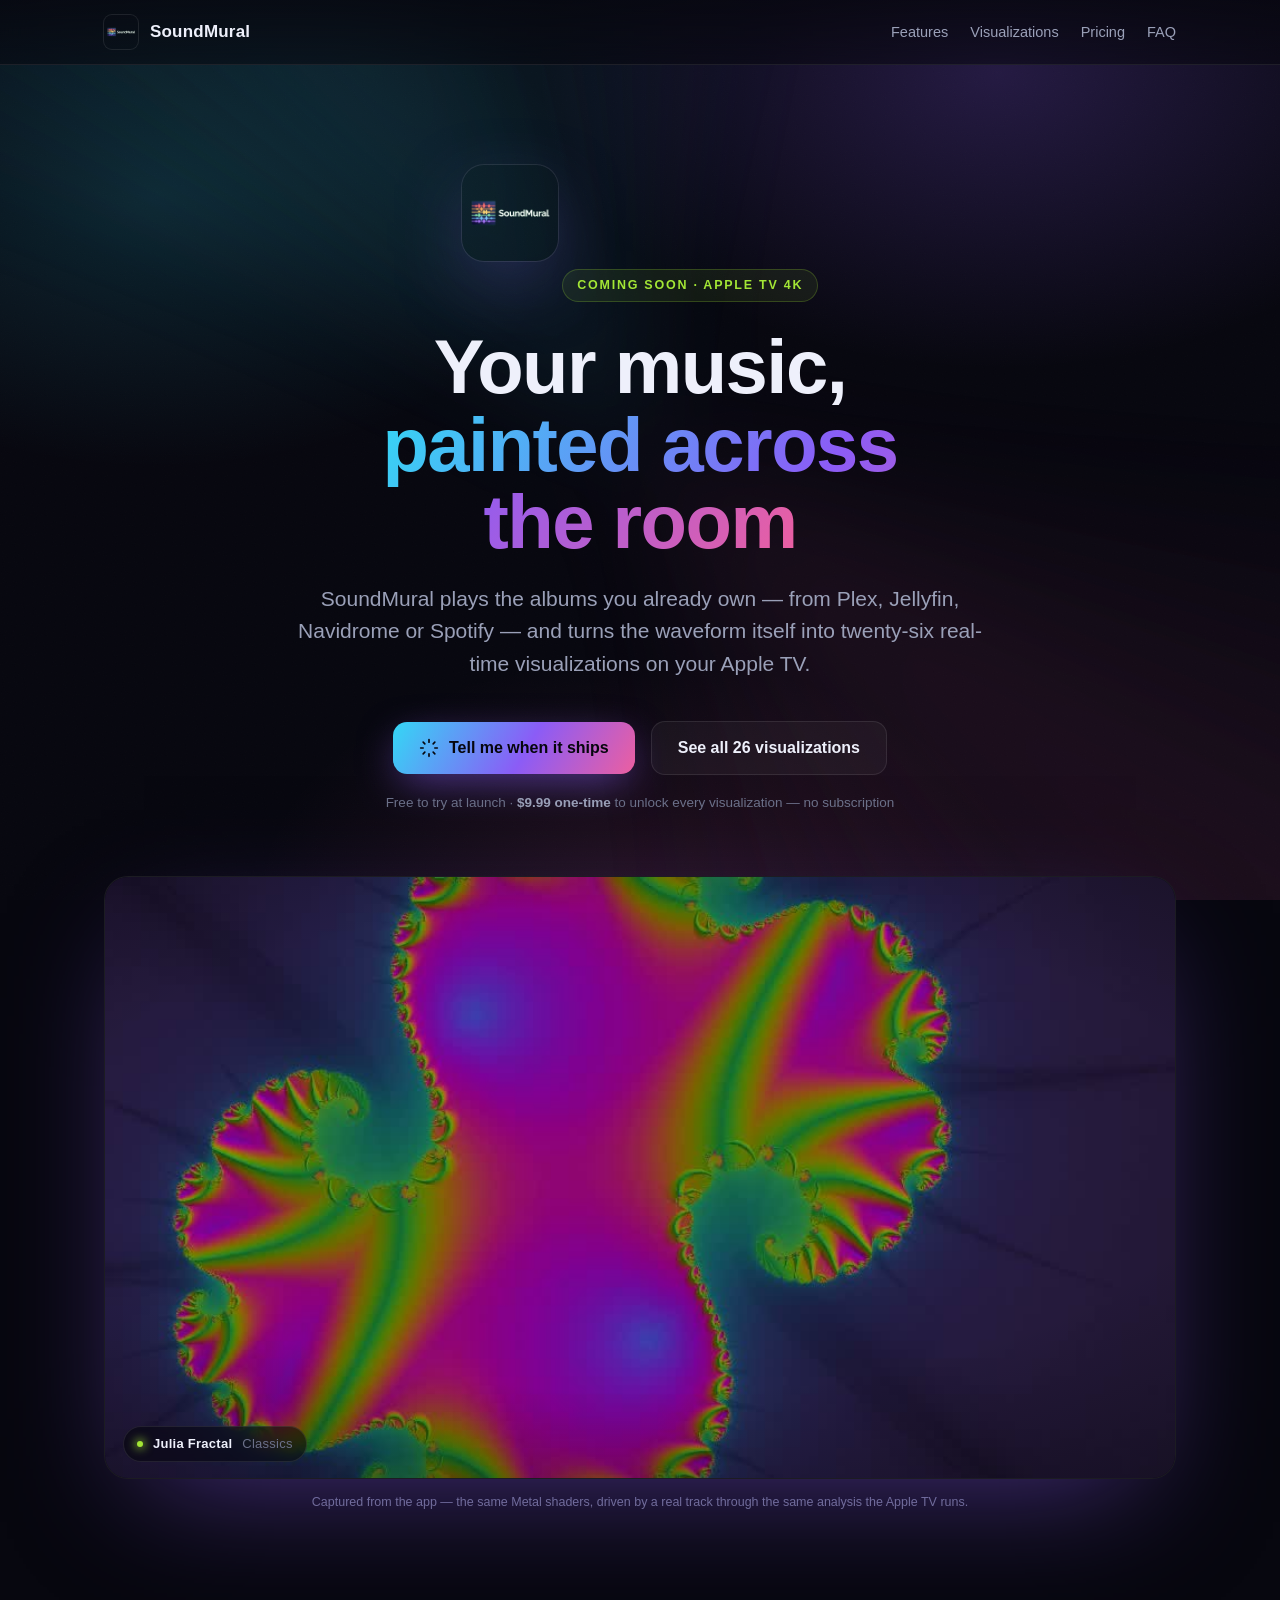
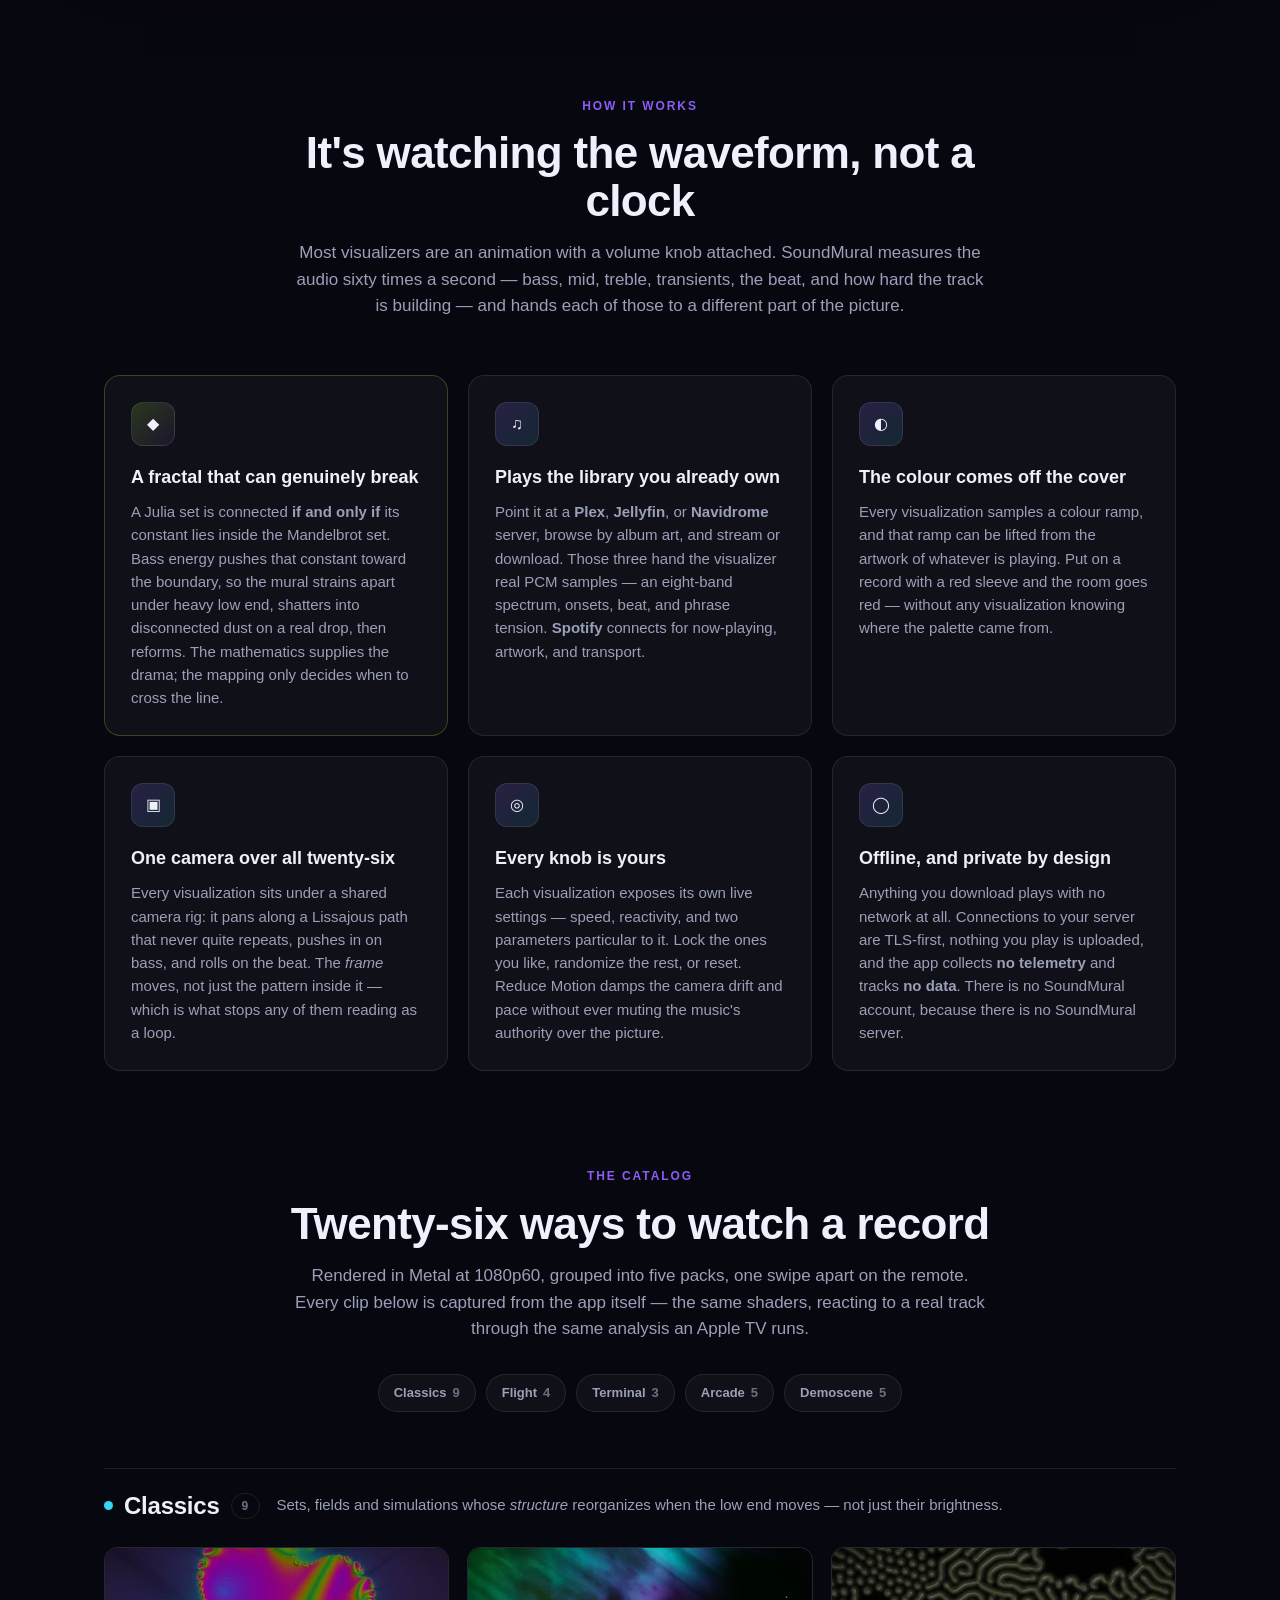
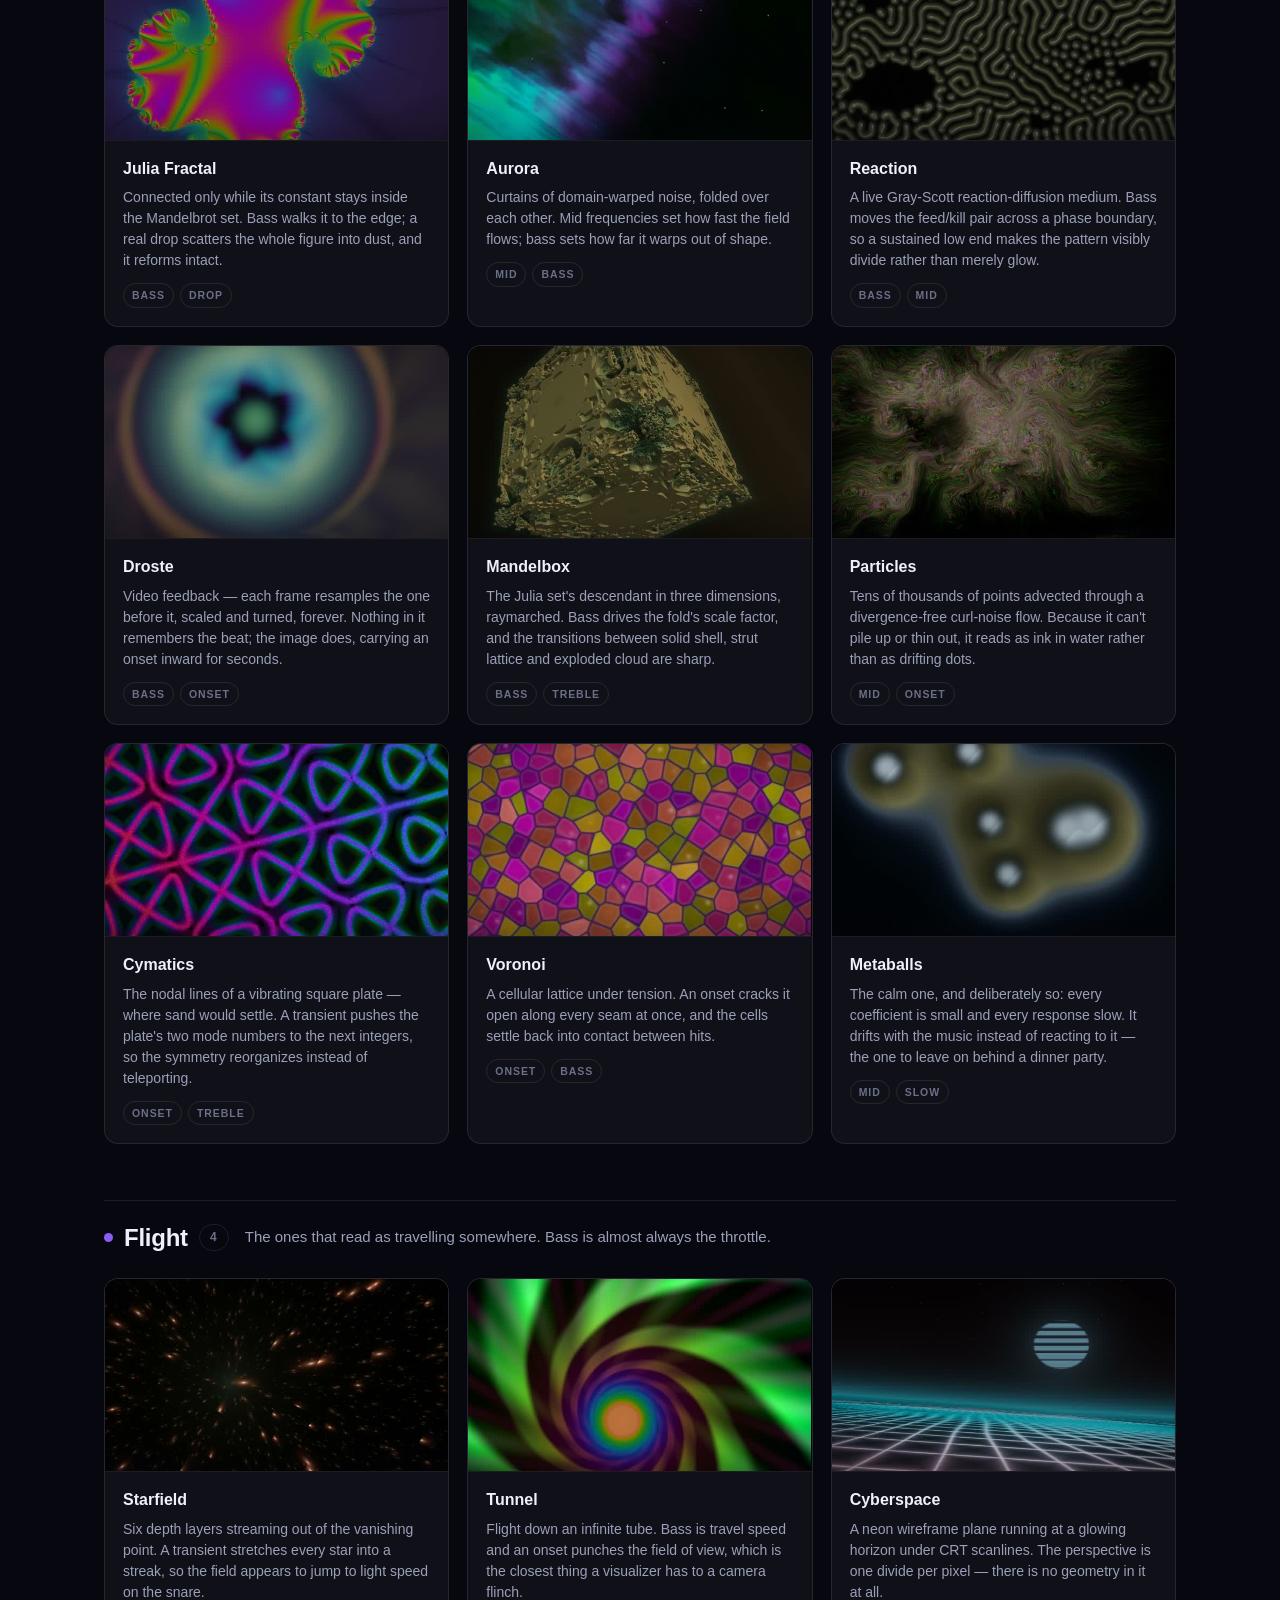
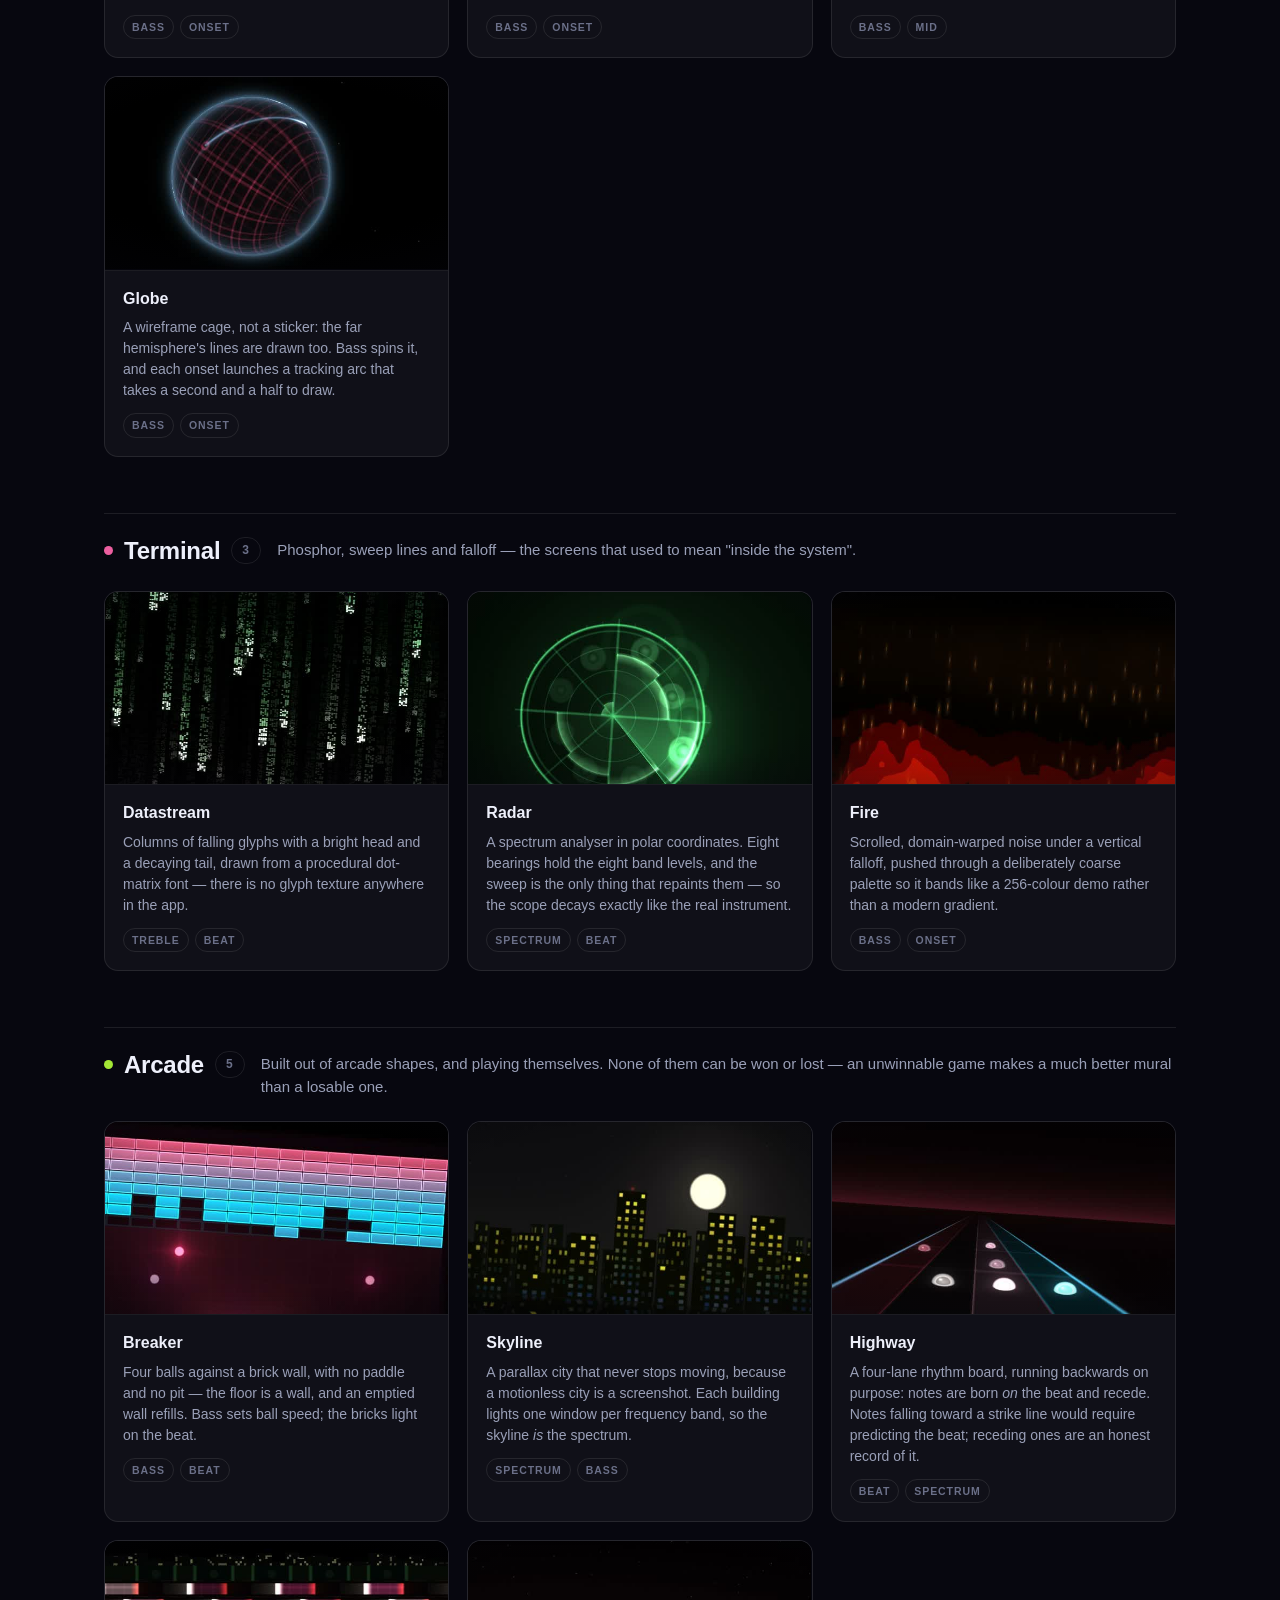
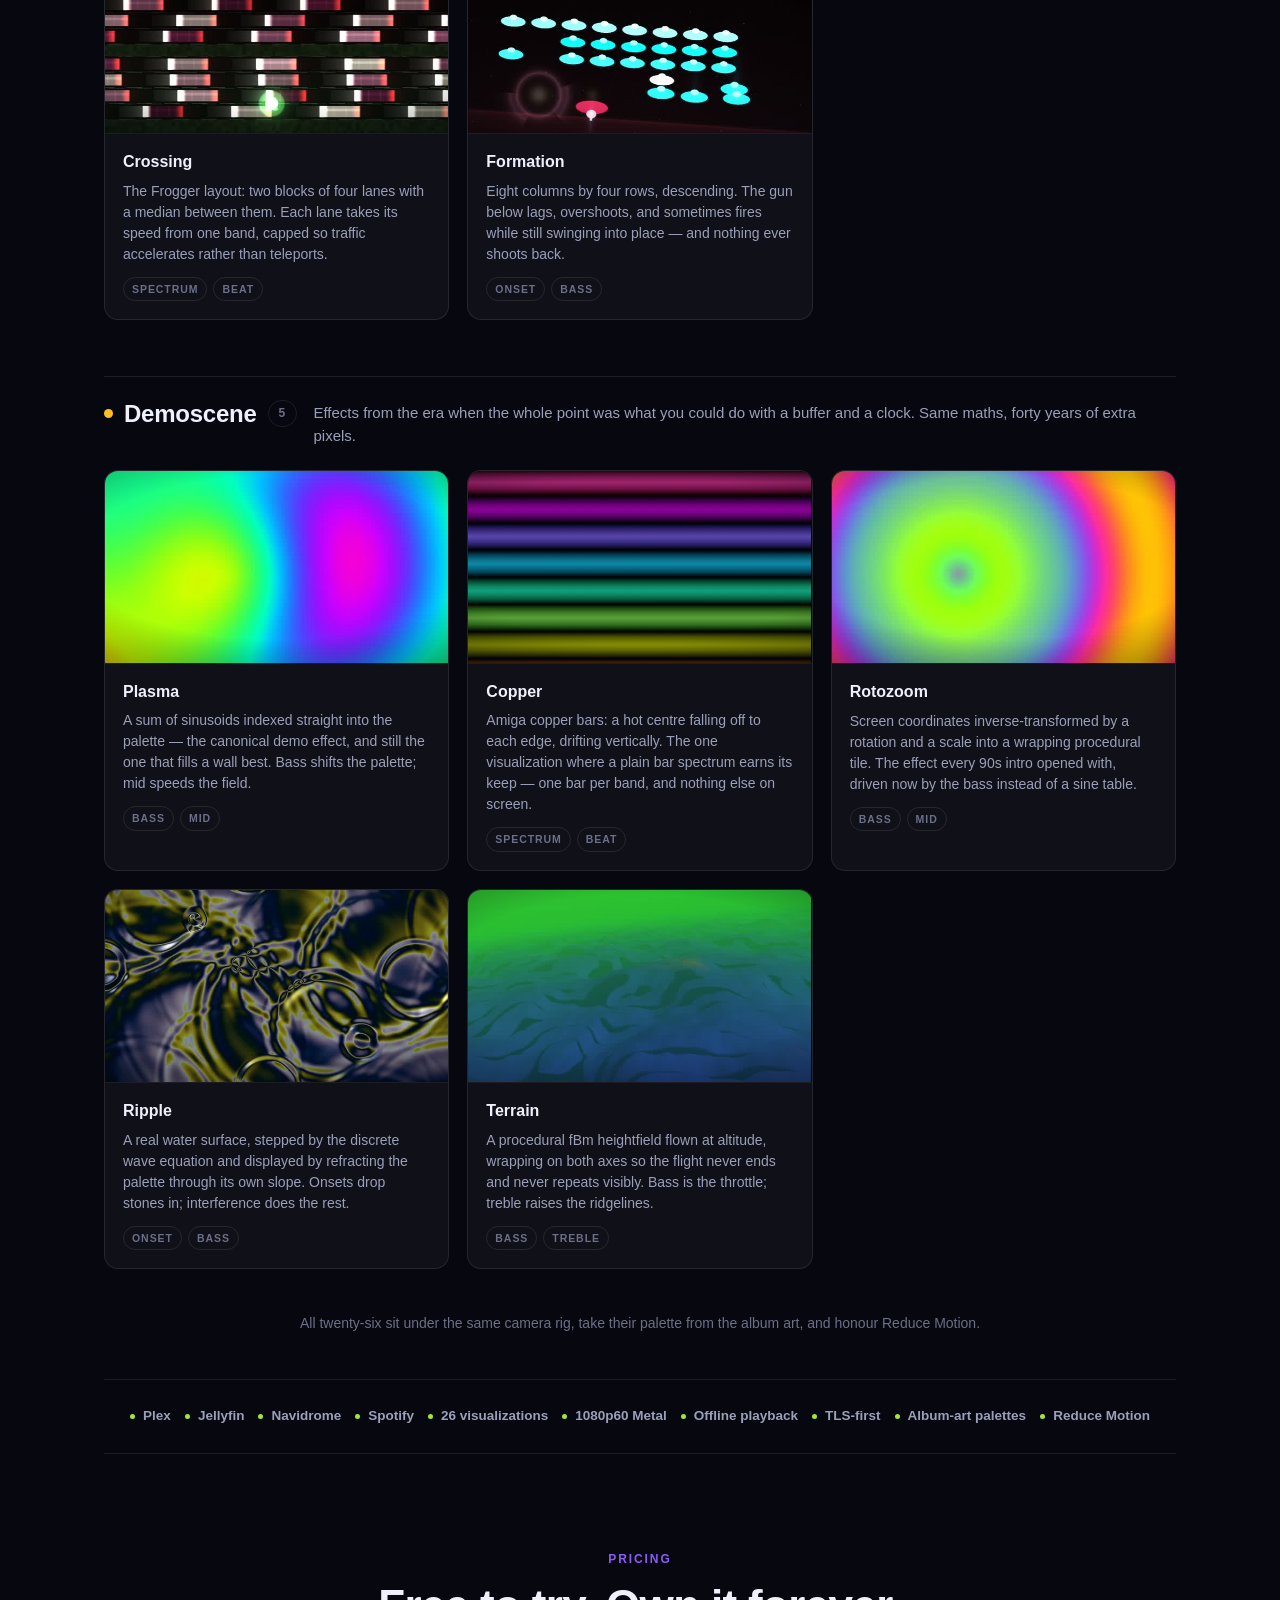
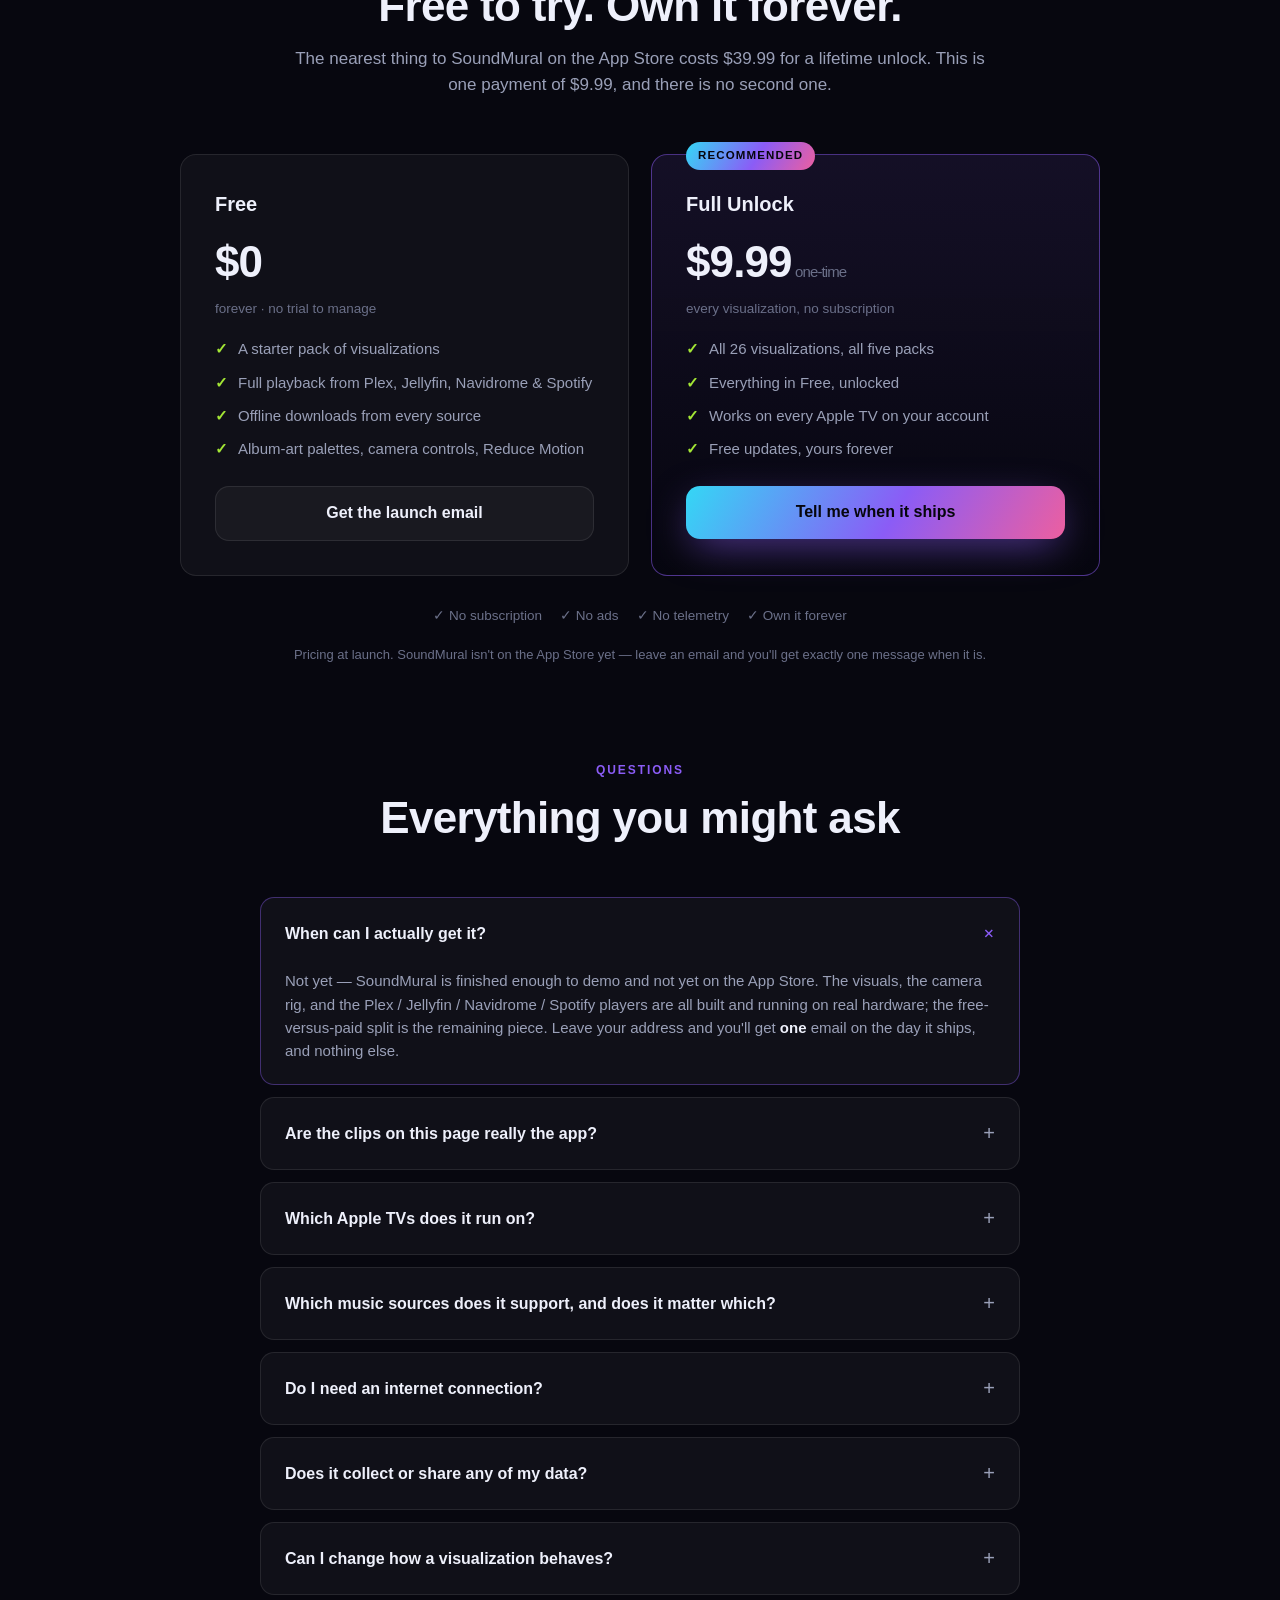
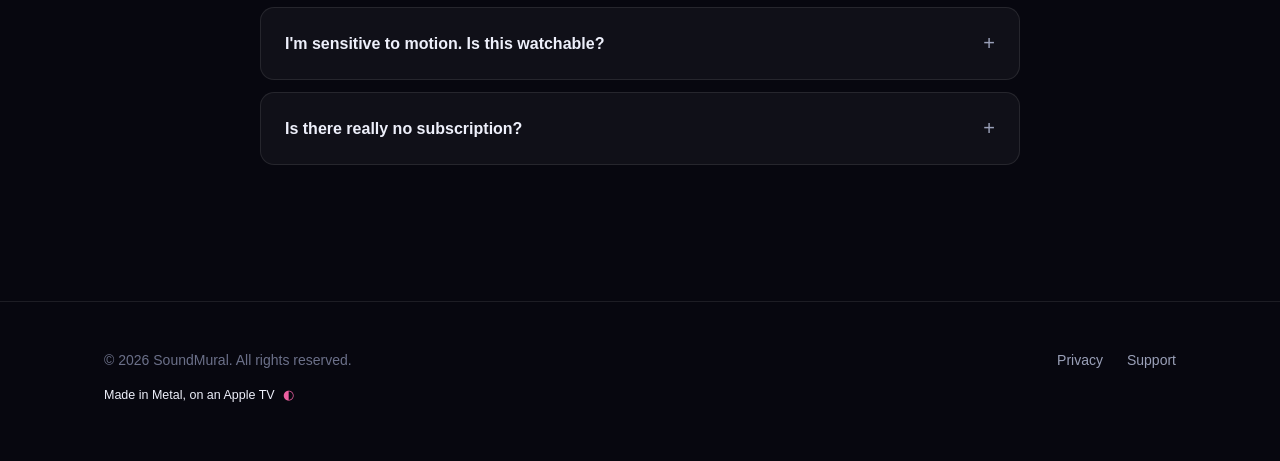
==== commit 929a9916: "Replace the JS previews with real captures from the app The canvas reimplementations were an approxi" ====
--- a/index.html
+++ b/index.html
@@ -91,7 +91,7 @@
   .stage{margin-top:62px;position:relative;border-radius:24px;overflow:hidden;
     border:1px solid var(--line);aspect-ratio:16/9;background:#05050c;
     box-shadow:0 40px 120px -40px rgba(139,92,246,.5)}
-  .stage canvas{position:absolute;inset:0;width:100%;height:100%;display:block}
+  .stage video{position:absolute;inset:0;width:100%;height:100%;display:block;object-fit:cover}
   .stage .vig{position:absolute;inset:0;pointer-events:none;
     background:radial-gradient(120% 90% at 50% 45%, transparent 45%, rgba(5,5,12,.7) 100%)}
   .stage .tag{position:absolute;left:18px;bottom:16px;display:flex;align-items:center;gap:10px;
@@ -152,7 +152,7 @@
     transition:transform .2s var(--ease),border-color .2s}
   .viz:hover{transform:translateY(-3px);border-color:rgba(139,92,246,.45)}
   .viz .scr{position:relative;aspect-ratio:16/9;background:#05050c;border-bottom:1px solid var(--line)}
-  .viz .scr canvas{position:absolute;inset:0;width:100%;height:100%;display:block}
+  .viz .scr video{position:absolute;inset:0;width:100%;height:100%;display:block;object-fit:cover}
   .viz .scr::after{content:"";position:absolute;inset:0;pointer-events:none;
     background:radial-gradient(115% 85% at 50% 45%, transparent 50%, rgba(5,5,12,.6) 100%)}
   .viz figcaption{padding:16px 18px 18px}
@@ -249,11 +249,12 @@
     <p class="note">Free to try at launch · <b>$9.99 one-time</b> to unlock every visualization — no subscription</p>
 
     <div class="stage" id="stage">
-      <canvas id="hero-canvas" width="960" height="540" aria-hidden="true"></canvas>
+      <video id="hero-video" muted loop playsinline preload="metadata" aria-hidden="true"
+             poster="media/hero/julia.jpg"><source id="hero-src" src="media/hero/julia.mp4" type="video/mp4" /></video>
       <div class="vig"></div>
       <div class="tag"><i></i><span id="hero-name">Julia Fractal</span><em id="hero-pack">Classics</em></div>
     </div>
-    <p class="stage-note">Live in your browser, running on a synthetic beat. On an Apple TV it runs on your actual audio, in Metal, at 1080p60.</p>
+    <p class="stage-note">Captured from the app — the same Metal shaders, driven by a real track through the same analysis the Apple TV runs.</p>
   </div>
 </section>
 
@@ -304,7 +305,7 @@
     <div class="sec-head">
       <div class="sec-tag">The catalog</div>
       <h2>Twenty-six ways to watch a record</h2>
-      <p>Rendered in Metal at 1080p60, grouped into five packs, one swipe apart on the remote. Every preview below is running live in this page off a synthetic 124&nbsp;BPM beat — an impression of the effect, not a screenshot.</p>
+      <p>Rendered in Metal at 1080p60, grouped into five packs, one swipe apart on the remote. Every clip below is captured from the app itself — the same shaders, reacting to a real track through the same analysis an Apple TV runs.</p>
     </div>
 
     <div class="chips">
@@ -321,7 +322,8 @@
     </div>
     <div class="viz-grid">
       <figure class="viz" data-viz="julia">
-        <div class="scr"><canvas width="480" height="270" aria-hidden="true"></canvas></div>
+        <div class="scr"><video muted loop playsinline preload="none" aria-hidden="true"
+          poster="media/viz/julia.jpg"><source src="media/viz/julia.mp4" type="video/mp4" /></video></div>
         <figcaption>
           <h4>Julia Fractal</h4>
           <p>Connected only while its constant stays inside the Mandelbrot set. Bass walks it to the edge; a real drop scatters the whole figure into dust, and it reforms intact.</p>
@@ -329,7 +331,8 @@
         </figcaption>
       </figure>
       <figure class="viz" data-viz="aurora">
-        <div class="scr"><canvas width="480" height="270" aria-hidden="true"></canvas></div>
+        <div class="scr"><video muted loop playsinline preload="none" aria-hidden="true"
+          poster="media/viz/aurora.jpg"><source src="media/viz/aurora.mp4" type="video/mp4" /></video></div>
         <figcaption>
           <h4>Aurora</h4>
           <p>Curtains of domain-warped noise, folded over each other. Mid frequencies set how fast the field flows; bass sets how far it warps out of shape.</p>
@@ -337,7 +340,8 @@
         </figcaption>
       </figure>
       <figure class="viz" data-viz="reaction">
-        <div class="scr"><canvas width="480" height="270" aria-hidden="true"></canvas></div>
+        <div class="scr"><video muted loop playsinline preload="none" aria-hidden="true"
+          poster="media/viz/reaction.jpg"><source src="media/viz/reaction.mp4" type="video/mp4" /></video></div>
         <figcaption>
           <h4>Reaction</h4>
           <p>A live Gray-Scott reaction-diffusion medium. Bass moves the feed/kill pair across a phase boundary, so a sustained low end makes the pattern visibly divide rather than merely glow.</p>
@@ -345,7 +349,8 @@
         </figcaption>
       </figure>
       <figure class="viz" data-viz="droste">
-        <div class="scr"><canvas width="480" height="270" aria-hidden="true"></canvas></div>
+        <div class="scr"><video muted loop playsinline preload="none" aria-hidden="true"
+          poster="media/viz/droste.jpg"><source src="media/viz/droste.mp4" type="video/mp4" /></video></div>
         <figcaption>
           <h4>Droste</h4>
           <p>Video feedback — each frame resamples the one before it, scaled and turned, forever. Nothing in it remembers the beat; the image does, carrying an onset inward for seconds.</p>
@@ -353,7 +358,8 @@
         </figcaption>
       </figure>
       <figure class="viz" data-viz="mandelbox">
-        <div class="scr"><canvas width="480" height="270" aria-hidden="true"></canvas></div>
+        <div class="scr"><video muted loop playsinline preload="none" aria-hidden="true"
+          poster="media/viz/mandelbox.jpg"><source src="media/viz/mandelbox.mp4" type="video/mp4" /></video></div>
         <figcaption>
           <h4>Mandelbox</h4>
           <p>The Julia set's descendant in three dimensions, raymarched. Bass drives the fold's scale factor, and the transitions between solid shell, strut lattice and exploded cloud are sharp.</p>
@@ -361,7 +367,8 @@
         </figcaption>
       </figure>
       <figure class="viz" data-viz="particles">
-        <div class="scr"><canvas width="480" height="270" aria-hidden="true"></canvas></div>
+        <div class="scr"><video muted loop playsinline preload="none" aria-hidden="true"
+          poster="media/viz/particles.jpg"><source src="media/viz/particles.mp4" type="video/mp4" /></video></div>
         <figcaption>
           <h4>Particles</h4>
           <p>Tens of thousands of points advected through a divergence-free curl-noise flow. Because it can't pile up or thin out, it reads as ink in water rather than as drifting dots.</p>
@@ -369,7 +376,8 @@
         </figcaption>
       </figure>
       <figure class="viz" data-viz="chladni">
-        <div class="scr"><canvas width="480" height="270" aria-hidden="true"></canvas></div>
+        <div class="scr"><video muted loop playsinline preload="none" aria-hidden="true"
+          poster="media/viz/chladni.jpg"><source src="media/viz/chladni.mp4" type="video/mp4" /></video></div>
         <figcaption>
           <h4>Cymatics</h4>
           <p>The nodal lines of a vibrating square plate — where sand would settle. A transient pushes the plate's two mode numbers to the next integers, so the symmetry reorganizes instead of teleporting.</p>
@@ -377,7 +385,8 @@
         </figcaption>
       </figure>
       <figure class="viz" data-viz="voronoi">
-        <div class="scr"><canvas width="480" height="270" aria-hidden="true"></canvas></div>
+        <div class="scr"><video muted loop playsinline preload="none" aria-hidden="true"
+          poster="media/viz/voronoi.jpg"><source src="media/viz/voronoi.mp4" type="video/mp4" /></video></div>
         <figcaption>
           <h4>Voronoi</h4>
           <p>A cellular lattice under tension. An onset cracks it open along every seam at once, and the cells settle back into contact between hits.</p>
@@ -385,7 +394,8 @@
         </figcaption>
       </figure>
       <figure class="viz" data-viz="metaball">
-        <div class="scr"><canvas width="480" height="270" aria-hidden="true"></canvas></div>
+        <div class="scr"><video muted loop playsinline preload="none" aria-hidden="true"
+          poster="media/viz/metaball.jpg"><source src="media/viz/metaball.mp4" type="video/mp4" /></video></div>
         <figcaption>
           <h4>Metaballs</h4>
           <p>The calm one, and deliberately so: every coefficient is small and every response slow. It drifts with the music instead of reacting to it — the one to leave on behind a dinner party.</p>
@@ -400,7 +410,8 @@
     </div>
     <div class="viz-grid">
       <figure class="viz" data-viz="starfield">
-        <div class="scr"><canvas width="480" height="270" aria-hidden="true"></canvas></div>
+        <div class="scr"><video muted loop playsinline preload="none" aria-hidden="true"
+          poster="media/viz/starfield.jpg"><source src="media/viz/starfield.mp4" type="video/mp4" /></video></div>
         <figcaption>
           <h4>Starfield</h4>
           <p>Six depth layers streaming out of the vanishing point. A transient stretches every star into a streak, so the field appears to jump to light speed on the snare.</p>
@@ -408,7 +419,8 @@
         </figcaption>
       </figure>
       <figure class="viz" data-viz="tunnel">
-        <div class="scr"><canvas width="480" height="270" aria-hidden="true"></canvas></div>
+        <div class="scr"><video muted loop playsinline preload="none" aria-hidden="true"
+          poster="media/viz/tunnel.jpg"><source src="media/viz/tunnel.mp4" type="video/mp4" /></video></div>
         <figcaption>
           <h4>Tunnel</h4>
           <p>Flight down an infinite tube. Bass is travel speed and an onset punches the field of view, which is the closest thing a visualizer has to a camera flinch.</p>
@@ -416,7 +428,8 @@
         </figcaption>
       </figure>
       <figure class="viz" data-viz="cyberspace">
-        <div class="scr"><canvas width="480" height="270" aria-hidden="true"></canvas></div>
+        <div class="scr"><video muted loop playsinline preload="none" aria-hidden="true"
+          poster="media/viz/cyberspace.jpg"><source src="media/viz/cyberspace.mp4" type="video/mp4" /></video></div>
         <figcaption>
           <h4>Cyberspace</h4>
           <p>A neon wireframe plane running at a glowing horizon under CRT scanlines. The perspective is one divide per pixel — there is no geometry in it at all.</p>
@@ -424,7 +437,8 @@
         </figcaption>
       </figure>
       <figure class="viz" data-viz="globe">
-        <div class="scr"><canvas width="480" height="270" aria-hidden="true"></canvas></div>
+        <div class="scr"><video muted loop playsinline preload="none" aria-hidden="true"
+          poster="media/viz/globe.jpg"><source src="media/viz/globe.mp4" type="video/mp4" /></video></div>
         <figcaption>
           <h4>Globe</h4>
           <p>A wireframe cage, not a sticker: the far hemisphere's lines are drawn too. Bass spins it, and each onset launches a tracking arc that takes a second and a half to draw.</p>
@@ -439,7 +453,8 @@
     </div>
     <div class="viz-grid">
       <figure class="viz" data-viz="datastream">
-        <div class="scr"><canvas width="480" height="270" aria-hidden="true"></canvas></div>
+        <div class="scr"><video muted loop playsinline preload="none" aria-hidden="true"
+          poster="media/viz/datastream.jpg"><source src="media/viz/datastream.mp4" type="video/mp4" /></video></div>
         <figcaption>
           <h4>Datastream</h4>
           <p>Columns of falling glyphs with a bright head and a decaying tail, drawn from a procedural dot-matrix font — there is no glyph texture anywhere in the app.</p>
@@ -447,7 +462,8 @@
         </figcaption>
       </figure>
       <figure class="viz" data-viz="radar">
-        <div class="scr"><canvas width="480" height="270" aria-hidden="true"></canvas></div>
+        <div class="scr"><video muted loop playsinline preload="none" aria-hidden="true"
+          poster="media/viz/radar.jpg"><source src="media/viz/radar.mp4" type="video/mp4" /></video></div>
         <figcaption>
           <h4>Radar</h4>
           <p>A spectrum analyser in polar coordinates. Eight bearings hold the eight band levels, and the sweep is the only thing that repaints them — so the scope decays exactly like the real instrument.</p>
@@ -455,7 +471,8 @@
         </figcaption>
       </figure>
       <figure class="viz" data-viz="fire">
-        <div class="scr"><canvas width="480" height="270" aria-hidden="true"></canvas></div>
+        <div class="scr"><video muted loop playsinline preload="none" aria-hidden="true"
+          poster="media/viz/fire.jpg"><source src="media/viz/fire.mp4" type="video/mp4" /></video></div>
         <figcaption>
           <h4>Fire</h4>
           <p>Scrolled, domain-warped noise under a vertical falloff, pushed through a deliberately coarse palette so it bands like a 256-colour demo rather than a modern gradient.</p>
@@ -470,7 +487,8 @@
     </div>
     <div class="viz-grid">
       <figure class="viz" data-viz="breaker">
-        <div class="scr"><canvas width="480" height="270" aria-hidden="true"></canvas></div>
+        <div class="scr"><video muted loop playsinline preload="none" aria-hidden="true"
+          poster="media/viz/breaker.jpg"><source src="media/viz/breaker.mp4" type="video/mp4" /></video></div>
         <figcaption>
           <h4>Breaker</h4>
           <p>Four balls against a brick wall, with no paddle and no pit — the floor is a wall, and an emptied wall refills. Bass sets ball speed; the bricks light on the beat.</p>
@@ -478,7 +496,8 @@
         </figcaption>
       </figure>
       <figure class="viz" data-viz="skyline">
-        <div class="scr"><canvas width="480" height="270" aria-hidden="true"></canvas></div>
+        <div class="scr"><video muted loop playsinline preload="none" aria-hidden="true"
+          poster="media/viz/skyline.jpg"><source src="media/viz/skyline.mp4" type="video/mp4" /></video></div>
         <figcaption>
           <h4>Skyline</h4>
           <p>A parallax city that never stops moving, because a motionless city is a screenshot. Each building lights one window per frequency band, so the skyline <i>is</i> the spectrum.</p>
@@ -486,7 +505,8 @@
         </figcaption>
       </figure>
       <figure class="viz" data-viz="highway">
-        <div class="scr"><canvas width="480" height="270" aria-hidden="true"></canvas></div>
+        <div class="scr"><video muted loop playsinline preload="none" aria-hidden="true"
+          poster="media/viz/highway.jpg"><source src="media/viz/highway.mp4" type="video/mp4" /></video></div>
         <figcaption>
           <h4>Highway</h4>
           <p>A four-lane rhythm board, running backwards on purpose: notes are born <i>on</i> the beat and recede. Notes falling toward a strike line would require predicting the beat; receding ones are an honest record of it.</p>
@@ -494,7 +514,8 @@
         </figcaption>
       </figure>
       <figure class="viz" data-viz="crossing">
-        <div class="scr"><canvas width="480" height="270" aria-hidden="true"></canvas></div>
+        <div class="scr"><video muted loop playsinline preload="none" aria-hidden="true"
+          poster="media/viz/crossing.jpg"><source src="media/viz/crossing.mp4" type="video/mp4" /></video></div>
         <figcaption>
           <h4>Crossing</h4>
           <p>The Frogger layout: two blocks of four lanes with a median between them. Each lane takes its speed from one band, capped so traffic accelerates rather than teleports.</p>
@@ -502,7 +523,8 @@
         </figcaption>
       </figure>
       <figure class="viz" data-viz="formation">
-        <div class="scr"><canvas width="480" height="270" aria-hidden="true"></canvas></div>
+        <div class="scr"><video muted loop playsinline preload="none" aria-hidden="true"
+          poster="media/viz/formation.jpg"><source src="media/viz/formation.mp4" type="video/mp4" /></video></div>
         <figcaption>
           <h4>Formation</h4>
           <p>Eight columns by four rows, descending. The gun below lags, overshoots, and sometimes fires while still swinging into place — and nothing ever shoots back.</p>
@@ -517,7 +539,8 @@
     </div>
     <div class="viz-grid">
       <figure class="viz" data-viz="plasma">
-        <div class="scr"><canvas width="480" height="270" aria-hidden="true"></canvas></div>
+        <div class="scr"><video muted loop playsinline preload="none" aria-hidden="true"
+          poster="media/viz/plasma.jpg"><source src="media/viz/plasma.mp4" type="video/mp4" /></video></div>
         <figcaption>
           <h4>Plasma</h4>
           <p>A sum of sinusoids indexed straight into the palette — the canonical demo effect, and still the one that fills a wall best. Bass shifts the palette; mid speeds the field.</p>
@@ -525,7 +548,8 @@
         </figcaption>
       </figure>
       <figure class="viz" data-viz="copper">
-        <div class="scr"><canvas width="480" height="270" aria-hidden="true"></canvas></div>
+        <div class="scr"><video muted loop playsinline preload="none" aria-hidden="true"
+          poster="media/viz/copper.jpg"><source src="media/viz/copper.mp4" type="video/mp4" /></video></div>
         <figcaption>
           <h4>Copper</h4>
           <p>Amiga copper bars: a hot centre falling off to each edge, drifting vertically. The one visualization where a plain bar spectrum earns its keep — one bar per band, and nothing else on screen.</p>
@@ -533,7 +557,8 @@
         </figcaption>
       </figure>
       <figure class="viz" data-viz="rotozoom">
-        <div class="scr"><canvas width="480" height="270" aria-hidden="true"></canvas></div>
+        <div class="scr"><video muted loop playsinline preload="none" aria-hidden="true"
+          poster="media/viz/rotozoom.jpg"><source src="media/viz/rotozoom.mp4" type="video/mp4" /></video></div>
         <figcaption>
           <h4>Rotozoom</h4>
           <p>Screen coordinates inverse-transformed by a rotation and a scale into a wrapping procedural tile. The effect every 90s intro opened with, driven now by the bass instead of a sine table.</p>
@@ -541,7 +566,8 @@
         </figcaption>
       </figure>
       <figure class="viz" data-viz="ripple">
-        <div class="scr"><canvas width="480" height="270" aria-hidden="true"></canvas></div>
+        <div class="scr"><video muted loop playsinline preload="none" aria-hidden="true"
+          poster="media/viz/ripple.jpg"><source src="media/viz/ripple.mp4" type="video/mp4" /></video></div>
         <figcaption>
           <h4>Ripple</h4>
           <p>A real water surface, stepped by the discrete wave equation and displayed by refracting the palette through its own slope. Onsets drop stones in; interference does the rest.</p>
@@ -549,7 +575,8 @@
         </figcaption>
       </figure>
       <figure class="viz" data-viz="terrain">
-        <div class="scr"><canvas width="480" height="270" aria-hidden="true"></canvas></div>
+        <div class="scr"><video muted loop playsinline preload="none" aria-hidden="true"
+          poster="media/viz/terrain.jpg"><source src="media/viz/terrain.mp4" type="video/mp4" /></video></div>
         <figcaption>
           <h4>Terrain</h4>
           <p>A procedural fBm heightfield flown at altitude, wrapping on both axes so the flight never ends and never repeats visibly. Bass is the throttle; treble raises the ridgelines.</p>
@@ -625,8 +652,8 @@
         <div class="a">Not yet — SoundMural is finished enough to demo and not yet on the App Store. The visuals, the camera rig, and the Plex / Jellyfin / Navidrome / Spotify players are all built and running on real hardware; the free-versus-paid split is the remaining piece. Leave your address and you'll get <b>one</b> email on the day it ships, and nothing else.</div>
       </details>
       <details>
-        <summary>Are the previews on this page real screenshots?</summary>
-        <div class="a">No, and deliberately so. Each one is a small browser reimplementation of the same idea, running on a synthetic 124&nbsp;BPM beat so you can see what each visualization <i>does</i> without a video. The app renders in Metal at 1080p60 with bloom, a moving camera, and a palette taken from your album art — it looks considerably better than a canvas in a web page.</div>
+        <summary>Are the clips on this page really the app?</summary>
+        <div class="a">Yes. Each one is rendered by the app's own Metal shaders, driven by the same feature pipeline an Apple TV uses — a real track analysed for its eight-band spectrum, onsets, beat and phrase tension, then handed frame by frame to the same mappers. Nothing here is a mock-up or a browser imitation. What the clips <i>don't</i> show is scale: the app runs 1080p60 on your TV, takes its palette from your album art, and doesn't loop after five seconds.</div>
       </details>
       <details>
         <summary>Which Apple TVs does it run on?</summary>
@@ -650,7 +677,7 @@
       </details>
       <details>
         <summary>I'm sensitive to motion. Is this watchable?</summary>
-        <div class="a">The system <b>Reduce Motion</b> setting is honoured throughout, and it does something specific: it damps the non-audio motion — camera drift, pan, roll, and pace — while leaving the music's own influence on the picture intact. You still see the track; you just aren't flown around it. Metaballs, Aurora and Plasma are the gentlest of the twenty-six even without it. Every preview on this page also holds still if your browser reports Reduce Motion.</div>
+        <div class="a">The system <b>Reduce Motion</b> setting is honoured throughout, and it does something specific: it damps the non-audio motion — camera drift, pan, roll, and pace — while leaving the music's own influence on the picture intact. You still see the track; you just aren't flown around it. Metaballs, Aurora and Plasma are the gentlest of the twenty-six even without it. Every clip on this page also stays paused on a still frame if your browser reports Reduce Motion.</div>
       </details>
       <details>
         <summary>Is there really no subscription?</summary>
@@ -678,787 +705,69 @@
 
 var REDUCED = window.matchMedia && window.matchMedia('(prefers-reduced-motion: reduce)').matches;
 
-/* ------------------------------------------------------------------ *
- * Synthetic audio driver.
- * A 124 BPM loop over a 32-second musical cycle: kick on the beat,
- * hats on the off-beat, a tension ramp into a drop, and eight bands.
- * Everything on the page reads from this one object, so the previews
- * are all reacting to the same "track".
- * ------------------------------------------------------------------ */
-var BANDS=new Float32Array(8), lastBeat=-1;
-function cl(x){return x<0?0:(x>1?1:x);}
-function audioAt(t,dt){
-  var sec=60/124, bi=Math.floor(t/sec), ph=(t/sec)%1, cyc=(t%32)/32;
-  var build = (cyc>0.56&&cyc<0.78) ? (cyc-0.56)/0.22 : 0;
-  var sd=cyc-0.78, drop=(sd>=0&&sd<0.055)?(1-sd/0.055):0;
-  var kick=Math.pow(1-ph,5)*((bi%2)?0.62:1);
-  var hp=(t/(sec/2))%1, hat=Math.pow(1-hp,14);
-  var bass=cl(0.20+0.58*kick+0.20*build+0.55*drop);
-  var treble=cl(0.15+0.45*hat+0.30*build+0.42*drop);
-  var mid=cl(0.28+0.16*Math.sin(t*1.7)+0.13*Math.sin(t*0.63+1.2)+0.22*build+0.34*drop);
-  var onset=cl(Math.pow(kick,3)*1.5+hat*0.55+drop*1.3);
-  for(var i=0;i<8;i++){
-    var f=i/7;
-    BANDS[i]=cl(0.10+(1-f)*bass*0.9+f*treble*0.85+0.22*mid*(0.5+0.5*Math.sin(t*(1.1+i*0.37)+i*1.7)));
-  }
-  var nb = bi!==lastBeat; lastBeat=bi;
-  return {t:t,dt:dt,bass:bass,mid:mid,treble:treble,onset:onset,beat:kick,
-          build:build,drop:drop,phase:ph,newBeat:nb,bands:BANDS};
+/* Each clip is a real capture, so the page's whole job here is to not
+   download 26 of them at once: preload="none" in the markup, and nothing
+   plays until it is actually on screen. Under Reduce Motion nothing plays
+   at all and the poster frame stands in — a still of the real thing beats
+   a damped animation of a fake one. */
+var clips=[].slice.call(document.querySelectorAll('.viz video'));
+
+function play(v){
+  if(REDUCED) return;
+  if(v.preload==='none'){ v.preload='auto'; v.load(); }
+  var p=v.play();
+  /* Autoplay can still be refused (Low Power Mode, data saver). The poster
+     is already showing, so there is nothing to fall back to. */
+  if(p&&p.catch) p.catch(function(){});
 }
 
-/* ---------------- palettes ---------------- */
-var PAL={
-  brand:[[6,6,16],[22,60,120],[52,215,245],[139,92,246],[236,95,160],[255,236,250]],
-  ice:  [[4,6,18],[14,64,120],[52,215,245],[150,235,255],[240,253,255]],
-  neon: [[8,4,18],[236,95,160],[139,92,246],[52,215,245],[224,250,255]],
-  fire: [[6,4,10],[104,16,10],[226,84,18],[255,190,54],[255,252,214]],
-  matrix:[[2,9,5],[8,58,26],[38,196,88],[150,255,186],[240,255,244]],
-  amber:[[8,6,4],[86,38,4],[214,124,18],[255,198,88],[255,246,220]],
-  deep: [[4,4,12],[26,20,74],[86,52,190],[196,120,255],[255,226,255]]
-};
-function rampInto(d,o,p,x){
-  x=x<0?0:(x>1?1:x); x*=p.length-1;
-  var i=x|0; if(i>p.length-2)i=p.length-2;
-  var f=x-i,a=p[i],b=p[i+1];
-  d[o]=a[0]+(b[0]-a[0])*f; d[o+1]=a[1]+(b[1]-a[1])*f; d[o+2]=a[2]+(b[2]-a[2])*f;
+if('IntersectionObserver' in window){
+  var io=new IntersectionObserver(function(entries){
+    entries.forEach(function(e){
+      var v=e.target;
+      if(e.isIntersecting) play(v); else if(!v.paused) v.pause();
+    });
+  },{rootMargin:'200px 0px',threshold:0.1});
+  clips.forEach(function(v){io.observe(v);});
+} else {
+  clips.forEach(play);
 }
-function rampCss(p,x,alpha){
-  x=x<0?0:(x>1?1:x); x*=p.length-1;
-  var i=x|0; if(i>p.length-2)i=p.length-2;
-  var f=x-i,a=p[i],b=p[i+1];
-  var r=(a[0]+(b[0]-a[0])*f)|0,g=(a[1]+(b[1]-a[1])*f)|0,bl=(a[2]+(b[2]-a[2])*f)|0;
-  return alpha===undefined?'rgb('+r+','+g+','+bl+')':'rgba('+r+','+g+','+bl+','+alpha+')';
-}
-function h1(n){var x=Math.sin(n*127.1)*43758.5453; return x-Math.floor(x);}
-
-/* Scatter table, so the cell-based effects never call sin() per pixel. */
-var VT=new Float32Array(512);
-for(var vi=0;vi<256;vi++){VT[vi*2]=h1(vi+1);VT[vi*2+1]=h1(vi+911);}
-function vsite(ix,iy,c){return VT[(((ix*73+iy*151)&255)<<1)+c];}
-
-/* ------------------------------------------------------------------ *
- * The visualizations. `px` fills an RGB buffer per pixel (the ones that
- * are fragment shaders in the app); `vec` draws with the 2D context
- * (the ones that simulate something and draw it).
- * ------------------------------------------------------------------ */
-var V={};
-
-/* ---- Classics ---- */
-V.julia={px:function(d,w,h,a){
-  var r=0.735+0.235*a.bass+0.20*a.drop, th=a.t*0.21;
-  var cx=r*Math.cos(th), cy=r*Math.sin(th), N=30, hh=h/2, s=1.45;
-  for(var y=0;y<h;y++){
-    var uy=((y+0.5)-hh)/hh*s;
-    for(var x=0;x<w;x++){
-      var ux=((x+0.5)-w/2)/hh*s, zx=ux, zy=uy, i=0;
-      for(;i<N;i++){ var q=zx*zx-zy*zy+cx; zy=2*zx*zy+cy; zx=q; if(zx*zx+zy*zy>9) break; }
-      var o=(y*w+x)*4;
-      if(i>=N) rampInto(d,o,PAL.deep,0.03);
-      else {
-        var f=i/N;
-        rampInto(d,o,PAL.brand,0.10+Math.pow(f,0.42)*0.80+((i&1)?0.10:0));
-      }
+
+document.addEventListener('visibilitychange',function(){
+  if(document.hidden) clips.forEach(function(v){ if(!v.paused) v.pause(); });
+});
+
+/* The hero cycles three of them, loading each only when its turn comes so
+   the first paint costs one clip rather than three. */
+var HERO=[['julia','Julia Fractal','Classics'],
+          ['cyberspace','Cyberspace','Flight'],
+          ['skyline','Skyline','Arcade']];
+var hero=document.getElementById('hero-video'),
+    heroSrc=document.getElementById('hero-src'),
+    heroName=document.getElementById('hero-name'),
+    heroPack=document.getElementById('hero-pack'),
+    heroIdx=0;
+
+if(hero&&!REDUCED){
+  play(hero);
+  /* Advance on the clip's own loop rather than a timer, so the cut always
+     lands at the end of a loop instead of mid-phrase. */
+  var loops=0;
+  hero.addEventListener('timeupdate',function(){
+    if(hero.duration&&hero.currentTime<0.2&&hero.dataset.turned!=='1'){
+      hero.dataset.turned='1';
+      if(++loops>=2){ loops=0; next(); }
     }
-  }
-}};
-
-V.aurora={px:function(d,w,h,a){
-  var t=a.t, warp=0.5+1.5*a.bass, flow=t*(0.35+0.9*a.mid), hh=h/2;
-  for(var y=0;y<h;y++){
-    var uy=((y+0.5)-hh)/hh;
-    for(var x=0;x<w;x++){
-      var ux=((x+0.5)-w/2)/hh;
-      var wobble=Math.sin(uy*1.6+flow*0.6)*0.45*warp+Math.sin(uy*3.3-flow*0.4)*0.22*warp;
-      var v=0;
-      for(var k=0;k<4;k++){
-        var cxk=(k-1.5)*0.72+wobble+Math.sin(flow*0.3+k*2.1)*0.35;
-        var dd=(ux-cxk)*(5.5+k*0.9);
-        v+=Math.exp(-dd*dd)*(0.55+0.45*Math.sin(uy*5.0+flow+k*1.7));
-      }
-      /* vertical striations: a curtain has rays in it, not just a glow */
-      v*=0.62+0.38*Math.sin(ux*46+wobble*9)*Math.sin(ux*17-flow);
-      var fall=1.0-cl((uy+0.9)/1.8);
-      rampInto(d,(y*w+x)*4,PAL.ice,0.04+cl(v)*1.15*(0.30+0.80*fall));
-    }
-  }
-}};
-
-V.reaction={px:function(d,w,h,a,s){
-  var GW=64,GH=36,i,j;
-  if(!s.A){
-    s.A=new Float32Array(GW*GH); s.B=new Float32Array(GW*GH);
-    s.A2=new Float32Array(GW*GH); s.B2=new Float32Array(GW*GH);
-    for(i=0;i<GW*GH;i++){ s.A[i]=1; s.B[i]=0; }
-    for(i=0;i<26;i++){
-      var cxr=(3+((h1(i)*(GW-6))|0)), cyr=(3+((h1(i+50)*(GH-6))|0));
-      for(j=-1;j<=1;j++)for(var k=-1;k<=1;k++) s.B[(cyr+j)*GW+cxr+k]=1;
-    }
-  }
-  var feed=0.030+0.024*a.bass, kill=0.062-0.006*a.bass+0.004*a.mid;
-  for(var step=0;step<6;step++){
-    var A=s.A,B=s.B,A2=s.A2,B2=s.B2;
-    for(var y=0;y<GH;y++){
-      var yu=((y-1+GH)%GH)*GW, yd=((y+1)%GH)*GW, yc=y*GW;
-      for(var x=0;x<GW;x++){
-        var xl=(x-1+GW)%GW, xr=(x+1)%GW, c=yc+x;
-        var la=A[yu+x]+A[yd+x]+A[yc+xl]+A[yc+xr]-4*A[c];
-        var lb=B[yu+x]+B[yd+x]+B[yc+xl]+B[yc+xr]-4*B[c];
-        var ab2=A[c]*B[c]*B[c];
-        A2[c]=A[c]+(0.20*la-ab2+feed*(1-A[c]));
-        B2[c]=B[c]+(0.09*lb+ab2-(kill+feed)*B[c]);
-      }
-    }
-    s.A=A2; s.B=B2; s.A2=A; s.B2=B;
-  }
-  var B0=s.B;
-  for(var py=0;py<h;py++){
-    var gy=((py*GH/h)|0)*GW;
-    for(var px2=0;px2<w;px2++){
-      var v=B0[gy+((px2*GW/w)|0)];
-      rampInto(d,(py*w+px2)*4,PAL.brand,0.06+v*3.1);
-    }
-  }
-}};
-
-V.droste={px:function(d,w,h,a){
-  var t=a.t, zoom=t*(0.30+0.8*a.bass), spin=t*(0.15+0.5*a.mid), hh=h/2;
-  var glow=0.10+0.55*a.onset;
-  for(var y=0;y<h;y++){
-    var uy=((y+0.5)-hh)/hh;
-    for(var x=0;x<w;x++){
-      var ux=((x+0.5)-w/2)/hh;
-      var r=Math.sqrt(ux*ux+uy*uy)+1e-4, th=Math.atan2(uy,ux);
-      var lr=Math.log(r);
-      var u=(th+spin)/(Math.PI*2)*5+lr*0.55;
-      var v=lr*2.2-zoom;
-      var cellu=u-Math.floor(u), cellv=v-Math.floor(v);
-      var fig=Math.exp(-((cellu-0.5)*(cellu-0.5)+(cellv-0.5)*(cellv-0.5))*11);
-      var depth=cl(0.9-((-v*0.09)%1+1)%1*0.55);
-      rampInto(d,(y*w+x)*4,PAL.neon,0.05+fig*(0.55+glow)+depth*0.30*(0.4+0.6*r));
-    }
-  }
-}};
-
-V.mandelbox={px:function(d,w,h,a){
-  var sc=-1.55-0.65*a.bass, hh=h/2, sp=a.t*0.18, cs=Math.cos(sp), sn=Math.sin(sp);
-  for(var y=0;y<h;y++){
-    var uy0=((y+0.5)-hh)/hh*1.35;
-    for(var x=0;x<w;x++){
-      var ux0=((x+0.5)-w/2)/hh*1.35;
-      var ux=ux0*cs-uy0*sn, uy=ux0*sn+uy0*cs;
-      var zx=ux, zy=uy, dr=1, i=0, trap=9;
-      for(;i<9;i++){
-        zx=zx>1?2-zx:(zx<-1?-2-zx:zx); zy=zy>1?2-zy:(zy<-1?-2-zy:zy);
-        var r2=zx*zx+zy*zy;
-        if(r2<0.25){zx*=4;zy*=4;dr*=4;} else if(r2<1){zx/=r2;zy/=r2;dr/=r2;}
-        zx=sc*zx+ux; zy=sc*zy+uy; dr=dr*Math.abs(sc)+1;
-        var rr=zx*zx+zy*zy; if(rr<trap) trap=rr;
-        if(rr>90) break;
-      }
-      var m=0.06+i/9*0.42+cl(1-trap*0.85)*0.38+0.07*a.treble;
-      rampInto(d,(y*w+x)*4,PAL.deep,m);
-    }
-  }
-}};
-
-V.chladni={px:function(d,w,h,a,s){
-  if(!s.m){s.m=3;s.n=5;s.tm=3;s.tn=5;}
-  if(a.onset>0.72&&a.t-(s.last||0)>0.5){
-    s.last=a.t;
-    s.tm=2+((h1(a.t*7.3)*7)|0); s.tn=2+((h1(a.t*3.1+9)*7)|0);
-  }
-  var k=Math.min(1,a.dt*3.2);
-  s.m+=(s.tm-s.m)*k; s.n+=(s.tn-s.n)*k;
-  var P=Math.PI, m=s.m, n=s.n, edge=0.10+0.06*a.treble;
-  for(var y=0;y<h;y++){
-    var py=(y+0.5)/h;
-    var smy=Math.sin(m*P*py), sny=Math.sin(n*P*py);
-    for(var x=0;x<w;x++){
-      var pxx=(x+0.5)/w;
-      var f=Math.sin(m*P*pxx)*sny-Math.sin(n*P*pxx)*smy;
-      var af=Math.abs(f);
-      var line=1-cl(af/edge);
-      rampInto(d,(y*w+x)*4,PAL.ice,0.05+line*line*0.95+af*0.10);
-    }
-  }
-}};
-
-V.voronoi={px:function(d,w,h,a){
-  var crack=0.02+0.30*a.onset, sc=3.4, hh=h/2, dr=a.t*0.25;
-  for(var y=0;y<h;y++){
-    var gy=(((y+0.5)-hh)/hh)*sc;
-    for(var x=0;x<w;x++){
-      var gx=(((x+0.5)-w/2)/hh)*sc;
-      var ix=Math.floor(gx), iy=Math.floor(gy), d1=9, d2=9, id=0;
-      for(var j=-1;j<=1;j++)for(var i=-1;i<=1;i++){
-        var cx2=ix+i, cy2=iy+j;
-        var ox=cx2+0.5+0.42*Math.sin(dr+vsite(cx2,cy2,0)*6.28);
-        var oy=cy2+0.5+0.42*Math.cos(dr*0.9+vsite(cx2,cy2,1)*6.28);
-        var dx=ox-gx, dy=oy-gy, dd=dx*dx+dy*dy;
-        if(dd<d1){d2=d1;d1=dd;id=vsite(cx2,cy2,0);} else if(dd<d2) d2=dd;
-      }
-      var seam=cl((Math.sqrt(d2)-Math.sqrt(d1))/crack);
-      rampInto(d,(y*w+x)*4,PAL.brand,0.06+seam*(0.30+0.60*id)+(1-seam)*0.95);
-    }
-  }
-}};
-
-V.metaball={px:function(d,w,h,a,s){
-  if(!s.b){s.b=[];for(var i=0;i<5;i++)s.b.push({p:h1(i+3)*6.28,r:0.35+h1(i+21)*0.45,sp:0.10+h1(i+44)*0.16});}
-  var t=a.t*(0.35+0.35*a.mid), hh=h/2, R=0.16+0.05*a.bass;
-  var bx=[],by=[];
-  for(var k=0;k<5;k++){var b=s.b[k];bx.push(Math.cos(t*b.sp*3+b.p)*b.r);by.push(Math.sin(t*b.sp*4.1+b.p*1.7)*b.r*0.8);}
-  for(var y=0;y<h;y++){
-    var uy=((y+0.5)-hh)/hh;
-    for(var x=0;x<w;x++){
-      var ux=((x+0.5)-w/2)/hh, f=0;
-      for(var m=0;m<5;m++){var dx=ux-bx[m],dy=uy-by[m];f+=R*R/(dx*dx+dy*dy+1e-4);}
-      rampInto(d,(y*w+x)*4,PAL.deep,0.04+cl(f*0.30)*0.95);
-    }
-  }
-}};
-
-/* ---- Flight ---- */
-V.tunnel={px:function(d,w,h,a,s){
-  s.z=(s.z||0)+a.dt*(0.45+2.4*a.bass);
-  var fov=1-0.28*a.onset, hh=h/2, tw=a.t*0.2;
-  for(var y=0;y<h;y++){
-    var uy=((y+0.5)-hh)/hh*fov+Math.sin(tw)*0.08;
-    for(var x=0;x<w;x++){
-      var ux=((x+0.5)-w/2)/hh*fov+Math.cos(tw*0.8)*0.10;
-      var r=Math.sqrt(ux*ux+uy*uy)+1e-3, th=Math.atan2(uy,ux);
-      /* checkerboard in (angle, 1/r): the canonical tunnel mapping */
-      var u=th/(Math.PI*2)*14+tw, v=0.42/r+s.z;
-      var chk=((Math.floor(u)+Math.floor(v))&1)?0.86:0.24;
-      var fu=Math.abs(((u%1)+1)%1-0.5), fv=Math.abs(((v%1)+1)%1-0.5);
-      var seam=cl(1-Math.min(fu,fv)*13);
-      var depth=cl(r*2.0);           /* centre = far away = dark */
-      rampInto(d,(y*w+x)*4,PAL.brand,0.02+(chk*0.62+seam*0.5)*depth*depth);
-    }
-  }
-}};
-
-V.cyberspace={px:function(d,w,h,a,s){
-  s.z=(s.z||0)+a.dt*(0.5+2.8*a.bass);
-  var hor=h*0.44, sun=0.30+0.5*a.mid;
-  for(var y=0;y<h;y++){
-    var below=y>hor;
-    for(var x=0;x<w;x++){
-      var ux=((x+0.5)-w/2)/(h/2), o=(y*w+x)*4, m;
-      if(below){
-        var yy=(y-hor)/h, z=0.12/(yy+0.004);
-        var gx=ux*z*0.5, gz=z+s.z;
-        var lx=Math.abs(((gx%1)+1)%1-0.5), lz=Math.abs(((gz%1)+1)%1-0.5);
-        var line=Math.max(cl(1-lx*14),cl(1-lz*16));
-        m=0.03+line*cl(1.15-z*0.09)*0.95;
-      } else {
-        var dy=(hor-y)/h, glow=Math.exp(-dy*7)*sun;
-        var sd=Math.abs(ux)*1.2+dy*3.2;
-        m=0.02+glow*0.85+Math.exp(-sd*sd*2.2)*0.5;
-        if(((y|0)%3)===0) m*=0.62;
-      }
-      rampInto(d,o,PAL.neon,m);
-    }
-  }
-}};
-
-V.rotozoom={px:function(d,w,h,a){
-  var sc=0.9+0.55*Math.sin(a.t*0.4)+0.75*a.bass, an=a.t*(0.35+0.5*a.mid);
-  var cs=Math.cos(an)*sc, sn=Math.sin(an)*sc, hh=h/2;
-  for(var y=0;y<h;y++){
-    var uy=((y+0.5)-hh)/hh;
-    for(var x=0;x<w;x++){
-      var ux=((x+0.5)-w/2)/hh;
-      var u=ux*cs-uy*sn+a.t*0.15, v=ux*sn+uy*cs;
-      var fu=((u%1)+1)%1, fv=((v%1)+1)%1;
-      var ring=Math.abs(fu-0.5)+Math.abs(fv-0.5);
-      var chk=((Math.floor(u)+Math.floor(v))&1)?0.22:0.68;
-      rampInto(d,(y*w+x)*4,PAL.neon,chk+cl(1-ring*2.6)*0.55);
-    }
-  }
-}};
-
-V.plasma={px:function(d,w,h,a){
-  var t=a.t*(0.6+0.9*a.mid), sh=a.bass*0.5, hh=h/2;
-  for(var y=0;y<h;y++){
-    var uy=((y+0.5)-hh)/hh;
-    var s1=Math.sin(uy*4.1-t*0.8), s2=Math.sin(uy*2.3+t*0.5);
-    for(var x=0;x<w;x++){
-      var ux=((x+0.5)-w/2)/hh;
-      var v=Math.sin(ux*3.2+t)+s1+Math.sin((ux+uy)*2.7+t*0.6)+
-            Math.sin(Math.sqrt(ux*ux+uy*uy)*6.0-t*1.5)*1.2+s2*0.6;
-      rampInto(d,(y*w+x)*4,PAL.brand,(v/5.0)*0.5+0.5+sh);
-    }
-  }
-}};
-
-V.fire={px:function(d,w,h,a){
-  var t=a.t*(1.1+1.4*a.bass), hh=h/2;
-  for(var y=0;y<h;y++){
-    var up=1-(y+0.5)/h;                 /* 0 at the bottom, 1 at the top */
-    for(var x=0;x<w;x++){
-      var ux=((x+0.5)-w/2)/hh;
-      var warp=Math.sin(ux*3.1+t*0.7)*0.35+Math.sin(ux*7.3-t*1.1)*0.18;
-      var n=Math.sin(ux*5.0+warp+t*1.6)*0.5+Math.sin(ux*11.0-t*2.3+warp*2)*0.28+
-            Math.sin(up*9.0+t*3.1)*0.22;
-      var flame=cl((1-up)*1.9+n*0.45-0.55)*(0.80+0.70*a.bass+0.3*a.onset);
-      var q=Math.floor(cl(flame)*10)/10;
-      rampInto(d,(y*w+x)*4,PAL.fire,q);
-    }
-  }
-}};
-
-V.ripple={px:function(d,w,h,a,s){
-  var GW=88,GH=50;
-  if(!s.c){s.c=new Float32Array(GW*GH);s.p=new Float32Array(GW*GH);}
-  if(a.onset>0.70&&a.t-(s.last||0)>0.42){
-    s.last=a.t;
-    var dx=4+((h1(a.t*11.7)*(GW-8))|0), dy=4+((h1(a.t*5.3+4)*(GH-8))|0);
-    var amp=1.1+1.6*a.bass;
-    for(var j=-2;j<=2;j++)for(var k=-2;k<=2;k++)
-      s.p[(dy+j)*GW+dx+k]-=amp*Math.exp(-(j*j+k*k)*0.45);
-  }
-  var c=s.c,p=s.p;
-  for(var y=1;y<GH-1;y++)for(var x=1;x<GW-1;x++){
-    var o=y*GW+x;
-    p[o]=(((c[o-1]+c[o+1]+c[o-GW]+c[o+GW])*0.5)-p[o])*0.988;
-  }
-  s.c=p; s.p=c;
-  var g=s.c;
-  for(var py=0;py<h;py++){
-    var fy=1+(py*(GH-3)/h), gy=fy|0, ty=fy-gy;
-    for(var px2=0;px2<w;px2++){
-      var fx=1+(px2*(GW-3)/w), gx=fx|0, tx=fx-gx, oo=gy*GW+gx;
-      /* bilinear so the surface reads as water, not as a lattice */
-      var sx=(g[oo+1]-g[oo-1])*(1-ty)+(g[oo+GW+1]-g[oo+GW-1])*ty;
-      var sy=(g[oo+GW]-g[oo-GW])*(1-tx)+(g[oo+1+GW]-g[oo+1-GW])*tx;
-      var base=0.34+0.20*Math.sin((px2/w)*3.4+(py/h)*2.6+a.t*0.35);
-      rampInto(d,(py*w+px2)*4,PAL.ice,base+sx*0.42+sy*0.26+Math.abs(sx)*0.18);
-    }
-  }
-}};
-
-/* ---- vector: things that simulate, then draw ---- */
-V.particles={vec:function(c,W,H,a,s){
-  var i,n=520;
-  if(!s.p){s.p=[];for(i=0;i<n;i++)s.p.push({x:Math.random()*W,y:Math.random()*H});}
-  c.fillStyle='rgba(6,6,16,0.13)'; c.fillRect(0,0,W,H);
-  c.globalCompositeOperation='lighter';
-  var t=a.t*0.25, sp=(30+170*a.mid+130*a.onset)*a.dt, k=0.011;
-  for(i=0;i<n;i++){
-    var p=s.p[i];
-    var vx=Math.sin(p.y*k+t)+0.6*Math.sin(p.x*k*0.7-t*1.3);
-    var vy=Math.cos(p.x*k-t*0.8)+0.6*Math.cos(p.y*k*0.6+t);
-    p.x+=vx*sp; p.y+=vy*sp;
-    if(p.x<0)p.x+=W; if(p.x>W)p.x-=W; if(p.y<0)p.y+=H; if(p.y>H)p.y-=H;
-    c.fillStyle=rampCss(PAL.brand,0.40+(i/n)*0.55,0.95);
-    c.fillRect(p.x,p.y,2.2,2.2);
-  }
-  c.globalCompositeOperation='source-over';
-}};
-
-V.starfield={vec:function(c,W,H,a,s){
-  var i,n=420;
-  if(!s.st){s.st=[];for(i=0;i<n;i++)s.st.push({x:(Math.random()*2-1),y:(Math.random()*2-1),z:Math.random()});}
-  c.fillStyle='#05050c'; c.fillRect(0,0,W,H);
-  var sp=(0.10+0.9*a.bass)*a.dt, streak=1+10*a.onset, cx=W/2, cy=H/2, f=H*0.45;
-  c.lineCap='round';
-  for(i=0;i<n;i++){
-    var st=s.st[i];
-    st.z-=sp; if(st.z<=0.02){st.x=Math.random()*2-1;st.y=Math.random()*2-1;st.z=1;}
-    var sc=f/st.z, x=cx+st.x*sc, y=cy+st.y*sc;
-    if(x<-40||x>W+40||y<-40||y>H+40) continue;
-    var z2=Math.min(1,st.z+sp*streak*3), sc2=f/z2;
-    var b=cl(1-st.z);
-    c.strokeStyle=rampCss(PAL.ice,0.50+b*0.50,0.55+0.45*b);
-    c.lineWidth=0.9+b*2.4;
-    c.beginPath(); c.moveTo(cx+st.x*sc2,cy+st.y*sc2); c.lineTo(x,y); c.stroke();
-  }
-}};
-
-V.datastream={vec:function(c,W,H,a,s){
-  var cols=30, cw=W/cols, i;
-  if(!s.c){s.c=[];for(i=0;i<cols;i++)s.c.push({y:Math.random()*H,sp:0.4+Math.random()*0.9,g:[]});}
-  c.fillStyle='rgba(2,9,5,0.30)'; c.fillRect(0,0,W,H);
-  c.font='bold 13px ui-monospace,Menlo,monospace'; c.textAlign='center';
-  var CH='ABCDEFGHJKLMNPQRSTUVWXYZ0123456789<>/\\|=+*#';
-  for(i=0;i<cols;i++){
-    var col=s.c[i];
-    col.y+=(90+340*a.treble+160*a.beat)*col.sp*a.dt;
-    if(col.y>H+120) col.y=-Math.random()*80;
-    for(var r=0;r<11;r++){
-      var y=col.y-r*15;
-      if(y<-14||y>H+14) continue;
-      var ch=CH.charAt(((h1(i*7.7+Math.floor(y/15)+Math.floor(a.t*(r?2:9)))*CH.length)|0)%CH.length);
-      c.fillStyle = r===0 ? 'rgba(232,255,238,0.95)' : rampCss(PAL.matrix,0.75-r*0.06,1-r/11);
-      c.fillText(ch, i*cw+cw/2, y);
-    }
-  }
-  c.textAlign='left';
-}};
-
-V.radar={vec:function(c,W,H,a,s){
-  c.fillStyle='rgba(8,6,4,0.22)'; c.fillRect(0,0,W,H);
-  var cx=W/2, cy=H/2, R=Math.min(W,H)*0.44, i;
-  s.a=(s.a||0)+a.dt*(1.1+1.6*a.beat);
-  c.strokeStyle='rgba(214,124,18,0.30)'; c.lineWidth=1;
-  for(i=1;i<=3;i++){c.beginPath();c.arc(cx,cy,R*i/3,0,6.2832);c.stroke();}
-  for(i=0;i<8;i++){
-    var a0=i/8*6.2832;
-    c.beginPath();c.moveTo(cx,cy);c.lineTo(cx+Math.cos(a0)*R,cy+Math.sin(a0)*R);c.stroke();
-  }
-  for(i=0;i<8;i++){
-    var a1=i/8*6.2832+0.02, a2=(i+1)/8*6.2832-0.02, rr=R*(0.12+0.88*a.bands[i]);
-    c.fillStyle=rampCss(PAL.amber,0.45+a.bands[i]*0.55,0.22);
-    c.beginPath();c.moveTo(cx,cy);c.arc(cx,cy,rr,a1,a2);c.closePath();c.fill();
-    c.strokeStyle=rampCss(PAL.amber,0.6+a.bands[i]*0.4,0.8); c.lineWidth=1.4;
-    c.beginPath();c.arc(cx,cy,rr,a1,a2);c.stroke();
-  }
-  /* the sweep is a decaying wedge, which is what makes a scope read as a scope */
-  var sa=s.a%6.2832;
-  var grad=c.createRadialGradient(cx,cy,0,cx,cy,R);
-  grad.addColorStop(0,'rgba(255,220,140,0.05)'); grad.addColorStop(1,'rgba(255,214,120,0.30)');
-  c.fillStyle=grad;
-  c.beginPath();c.moveTo(cx,cy);c.arc(cx,cy,R,sa-0.85,sa);c.closePath();c.fill();
-  c.strokeStyle='rgba(255,246,220,0.95)'; c.lineWidth=2;
-  c.beginPath();c.moveTo(cx,cy);c.lineTo(cx+Math.cos(sa)*R,cy+Math.sin(sa)*R);c.stroke();
-}};
-
-V.globe={vec:function(c,W,H,a,s){
-  c.fillStyle='#06060f'; c.fillRect(0,0,W,H);
-  var cx=W/2, cy=H/2, R=Math.min(W,H)*0.40, i,j;
-  s.r=(s.r||0)+a.dt*(0.25+1.5*a.bass);
-  var sr=Math.sin(s.r), cr=Math.cos(s.r), tilt=0.42, st=Math.sin(tilt), ct=Math.cos(tilt);
-  function proj(lat,lon){
-    var x=Math.cos(lat)*Math.cos(lon), y=Math.sin(lat), z=Math.cos(lat)*Math.sin(lon);
-    var x2=x*cr-z*sr, z2=x*sr+z*cr;
-    var y2=y*ct-z2*st, z3=y*st+z2*ct;
-    return [cx+x2*R, cy-y2*R, z3];
-  }
-  c.lineWidth=1;
-  for(i=1;i<7;i++){
-    var lat=(i/7-0.5)*Math.PI;
-    c.beginPath();
-    for(j=0;j<=48;j++){var p=proj(lat,j/48*6.2832); if(j===0)c.moveTo(p[0],p[1]);else c.lineTo(p[0],p[1]);}
-    c.strokeStyle=rampCss(PAL.ice,0.55,0.30); c.stroke();
-  }
-  for(i=0;i<12;i++){
-    c.beginPath();
-    for(j=0;j<=32;j++){var q=proj((j/32-0.5)*Math.PI,i/12*6.2832); if(j===0)c.moveTo(q[0],q[1]);else c.lineTo(q[0],q[1]);}
-    c.strokeStyle=rampCss(PAL.ice,0.5,0.24); c.stroke();
-  }
-  if(!s.arcs) s.arcs=[];
-  if(a.onset>0.55&&a.t-(s.last||0)>0.35){
-    s.last=a.t;
-    s.arcs.push({t:0,la:(h1(a.t*3.3)-0.5)*2.2,lo:h1(a.t*7.1)*6.28,la2:(h1(a.t*5.5)-0.5)*2.2,lo2:h1(a.t*2.9)*6.28});
-    if(s.arcs.length>5) s.arcs.shift();
-  }
-  for(i=0;i<s.arcs.length;i++){
-    var A=s.arcs[i]; A.t+=a.dt/1.6; if(A.t>1.35) continue;
-    var pr=Math.min(1,A.t), fade=cl(1.35-A.t);
-    c.beginPath();
-    for(j=0;j<=24;j++){
-      var f=j/24*pr;
-      var p2=proj(A.la+(A.la2-A.la)*f, A.lo+(A.lo2-A.lo)*f);
-      if(j===0)c.moveTo(p2[0],p2[1]);else c.lineTo(p2[0],p2[1]);
-    }
-    c.strokeStyle=rampCss(PAL.neon,0.75,0.9*fade); c.lineWidth=1.6; c.stroke();
-  }
-  s.arcs=s.arcs.filter(function(x){return x.t<1.35;});
-}};
-
-V.skyline={vec:function(c,W,H,a,s){
-  c.fillStyle='#06060f'; c.fillRect(0,0,W,H);
-  var g=c.createLinearGradient(0,0,0,H);
-  g.addColorStop(0,'rgba(40,20,80,0.55)'); g.addColorStop(1,'rgba(6,6,16,0)');
-  c.fillStyle=g; c.fillRect(0,0,W,H);
-  s.x=(s.x||0)+a.dt*(18+110*a.bass);
-  for(var L=2;L>=0;L--){
-    var par=[0.30,0.62,1][L], bw=[46,34,26][L], off=s.x*par;
-    var base=H*(0.72+L*0.10), dim=[0.30,0.55,1][L];
-    var n=Math.ceil(W/bw)+2;
-    for(var i=0;i<n;i++){
-      var idx=Math.floor(off/bw)+i, x=i*bw-(off%bw), hgt=(0.22+h1(idx*1.7+L*31)*0.62)*H*0.62;
-      c.fillStyle='rgba(16,14,38,'+(0.45+0.55*dim)+')';
-      c.fillRect(x,base-hgt,bw-4,hgt+H);
-      c.strokeStyle=rampCss(PAL.neon,0.4,0.30+0.35*dim); c.lineWidth=1;
-      c.strokeRect(x+0.5,base-hgt+0.5,bw-5,hgt);
-      if(L===0) continue;
-      for(var wy=0;wy<Math.floor(hgt/9);wy++)for(var wx=0;wx<3;wx++){
-        var band=(idx*3+wx+wy)%8;
-        if(a.bands[band]<=0.26+((wy*7+wx*3)%9)/26) continue;
-        c.fillStyle=rampCss(PAL.neon,0.55+band/16,cl(0.55+0.45*a.bands[band])*(0.5+0.5*dim));
-        c.fillRect(x+5+wx*((bw-14)/3), base-hgt+6+wy*9, 5, 5);
-      }
-    }
-  }
-}};
-
-V.breaker={vec:function(c,W,H,a,s){
-  var i,j,ROWS=5,COLS=13,bw=W/COLS,bh=13,top=18;
-  if(!s.br){
-    s.br=[]; for(i=0;i<ROWS*COLS;i++) s.br.push(1);
-    s.ba=[]; for(i=0;i<4;i++) s.ba.push({x:W*(0.2+0.2*i),y:H*0.62+i*8,vx:(i%2?1:-1)*0.55,vy:(i<2?-1:1)*0.5});
-  }
-  c.fillStyle='#06060f'; c.fillRect(0,0,W,H);
-  var alive=0;
-  for(i=0;i<ROWS*COLS;i++) if(s.br[i]) alive++;
-  if(!alive) for(i=0;i<ROWS*COLS;i++) s.br[i]=1;
-  for(j=0;j<ROWS;j++)for(i=0;i<COLS;i++){
-    if(!s.br[j*COLS+i]) continue;
-    var lit=0.35+0.55*a.bands[(i+j)%8]+0.3*a.beat;
-    c.fillStyle=rampCss(PAL.neon,0.25+j*0.16,cl(lit));
-    c.fillRect(i*bw+2,top+j*bh+2,bw-4,bh-4);
-  }
-  var sp=(150+380*a.bass)*a.dt;
-  for(i=0;i<4;i++){
-    var b=s.ba[i];
-    b.x+=b.vx*sp; b.y+=b.vy*sp;
-    if(b.x<4){b.x=4;b.vx=Math.abs(b.vx);} if(b.x>W-4){b.x=W-4;b.vx=-Math.abs(b.vx);}
-    if(b.y<4){b.y=4;b.vy=Math.abs(b.vy);} if(b.y>H-4){b.y=H-4;b.vy=-Math.abs(b.vy);}
-    var col=Math.floor(b.x/bw), row=Math.floor((b.y-top)/bh);
-    if(row>=0&&row<ROWS&&col>=0&&col<COLS&&s.br[row*COLS+col]){ s.br[row*COLS+col]=0; b.vy=-b.vy; }
-    c.fillStyle='#f6f2ff'; c.beginPath(); c.arc(b.x,b.y,3.1,0,6.2832); c.fill();
-    c.fillStyle='rgba(139,92,246,0.35)'; c.beginPath(); c.arc(b.x,b.y,7.5,0,6.2832); c.fill();
-  }
-  c.fillStyle=rampCss(PAL.neon,0.7,0.55); c.fillRect(0,H-4,W,4);
-}};
-
-V.highway={vec:function(c,W,H,a,s){
-  c.fillStyle='#06060f'; c.fillRect(0,0,W,H);
-  var hor=H*0.30, cx=W/2, i;
-  if(!s.n) s.n=[];
-  if(a.newBeat) for(i=0;i<4;i++) if(a.bands[i*2]>0.34) s.n.push({l:i,z:0.03,b:i*2});
-  c.strokeStyle='rgba(139,92,246,0.32)'; c.lineWidth=1;
-  for(i=0;i<=4;i++){
-    var lx=(i/4-0.5)*2;
-    c.beginPath(); c.moveTo(cx+lx*W*0.48,H); c.lineTo(cx+lx*W*0.045,hor); c.stroke();
-  }
-  c.strokeStyle='rgba(52,215,245,0.25)';
-  c.beginPath(); c.moveTo(0,hor); c.lineTo(W,hor); c.stroke();
-  for(i=s.n.length-1;i>=0;i--){
-    var nt=s.n[i];
-    nt.z+=a.dt*(0.22+0.5*a.bass);
-    if(nt.z>1){ s.n.splice(i,1); continue; }
-    var p=1-nt.z, sc=p*p, y=hor+(H-hor)*sc;
-    var lane=((nt.l+0.5)/4-0.5)*2, wdt=(W*0.20)*sc+3;
-    var x=cx+lane*(W*0.48*sc+W*0.045*(1-sc));
-    c.fillStyle=rampCss(PAL.brand,0.35+nt.l*0.16,cl(0.25+sc));
-    c.fillRect(x-wdt/2,y-4*sc-2,wdt,7*sc+2);
-  }
-  c.fillStyle='rgba(163,230,53,'+(0.25+0.6*a.beat)+')'; c.fillRect(0,H-5,W,5);
-}};
-
-V.crossing={vec:function(c,W,H,a,s){
-  var LANES=8, i, j;
-  if(!s.c){
-    s.c=[];
-    for(i=0;i<LANES;i++){
-      var row=[]; for(j=0;j<4;j++) row.push(h1(i*13+j*7)*W);
-      s.c.push(row);
-    }
-    s.f={x:W/2,y:0,hop:0};
-  }
-  c.fillStyle='#06060f'; c.fillRect(0,0,W,H);
-  var strips=11, sh=H/strips;
-  function stripY(k){return H-(k+1)*sh;}
-  c.fillStyle='rgba(163,230,53,0.16)';
-  c.fillRect(0,stripY(0),W,sh); c.fillRect(0,stripY(5),W,sh); c.fillRect(0,stripY(10),W,sh);
-  for(i=0;i<LANES;i++){
-    var k=i<4?i+1:i+2, y=stripY(k), dir=(i%2)?1:-1;
-    var speed=(30+150*a.bands[i])*a.dt*dir;
-    c.fillStyle='rgba(255,255,255,0.03)'; c.fillRect(0,y,W,sh);
-    for(j=0;j<4;j++){
-      s.c[i][j]+=speed;
-      if(s.c[i][j]>W+50) s.c[i][j]-=W+100;
-      if(s.c[i][j]<-50) s.c[i][j]+=W+100;
-      c.fillStyle=rampCss(PAL.neon,0.30+i*0.08,0.55+0.4*a.bands[i]);
-      c.fillRect(s.c[i][j],y+sh*0.22,34,sh*0.56);
-    }
-  }
-  var f=s.f;
-  if(a.newBeat){ f.y=(f.y+1)%strips; f.hop=1; }
-  f.hop=Math.max(0,f.hop-a.dt*4);
-  var fy=stripY(f.y)+sh*0.5-f.hop*6;
-  c.fillStyle='rgba(163,230,53,0.95)';
-  c.fillRect(W/2-6,fy-6,12,12);
-}};
-
-V.formation={vec:function(c,W,H,a,s){
-  var COLS=8, ROWS=4, i, j;
-  if(!s.g){ s.g=[]; for(i=0;i<COLS*ROWS;i++) s.g.push(1); s.b=[]; s.gun=W/2; s.desc=0; }
-  c.fillStyle='#06060f'; c.fillRect(0,0,W,H);
-  var alive=0; for(i=0;i<COLS*ROWS;i++) if(s.g[i]) alive++;
-  /* refill well before it empties — a nearly-bare grid is a dull mural */
-  if(alive<COLS*ROWS*0.55){ for(i=0;i<COLS*ROWS;i++) s.g[i]=1; s.desc=0; }
-  s.desc+=a.dt*(2+9*a.bass); if(s.desc>H*0.30) s.desc=0;
-  var sway=Math.sin(a.t*(0.7+a.mid))*W*0.09;
-  var cw=W/(COLS+2), top=20+s.desc;
-  for(j=0;j<ROWS;j++)for(i=0;i<COLS;i++){
-    if(!s.g[j*COLS+i]) continue;
-    var x=cw*(i+1.5)+sway, y=top+j*22;
-    c.fillStyle=rampCss(PAL.neon,0.3+j*0.18,0.55+0.45*a.bands[(i+j)%8]);
-    c.fillRect(x-9,y-6,18,9); c.fillRect(x-13,y-2,26,4); c.fillRect(x-6,y+4,12,3);
-  }
-  var target=cw*(1.5+((h1(Math.floor(a.t*1.7))*COLS)|0))+sway;
-  s.gun+=(target-s.gun)*Math.min(1,a.dt*2.6);
-  if(a.onset>0.55&&a.t-(s.last||0)>0.22){ s.last=a.t; s.b.push({x:s.gun,y:H-18}); }
-  for(i=s.b.length-1;i>=0;i--){
-    var b=s.b[i]; b.y-=(220+260*a.bass)*a.dt;
-    if(b.y<0){ s.b.splice(i,1); continue; }
-    var col=Math.round((b.x-sway)/cw-1.5), row=Math.round((b.y-top)/22);
-    if(col>=0&&col<COLS&&row>=0&&row<ROWS&&s.g[row*COLS+col]&&Math.abs(b.y-(top+row*22))<10){
-      s.g[row*COLS+col]=0; s.b.splice(i,1); continue;
-    }
-    c.fillStyle='rgba(240,250,255,0.9)'; c.fillRect(b.x-1,b.y-7,2,9);
-  }
-  c.fillStyle=rampCss(PAL.ice,0.7,0.9);
-  c.fillRect(s.gun-13,H-14,26,7); c.fillRect(s.gun-2.5,H-20,5,7);
-}};
-
-V.copper={vec:function(c,W,H,a,s){
-  c.fillStyle='#06060f'; c.fillRect(0,0,W,H);
-  s.o=(s.o||0)+a.dt*(6+26*a.mid);
-  for(var i=0;i<8;i++){
-    var lvl=a.bands[i], hgt=20+46*lvl;
-    var y=((i*H/8+s.o+Math.sin(a.t*0.6+i)*9)%(H+80))-40;
-    var g=c.createLinearGradient(0,y-hgt/2,0,y+hgt/2);
-    var col=rampCss(PAL.brand,0.24+i*0.095);
-    g.addColorStop(0,'rgba(6,6,16,0)');
-    g.addColorStop(0.42,col);
-    g.addColorStop(0.5,'rgba(255,250,255,0.95)');
-    g.addColorStop(0.58,col);
-    g.addColorStop(1,'rgba(6,6,16,0)');
-    c.fillStyle=g; c.globalAlpha=0.55+0.45*lvl;
-    c.fillRect(0,y-hgt/2,W,hgt);
-  }
-  c.globalAlpha=1;
-  c.fillStyle='rgba(0,0,0,0.16)';
-  for(var y2=0;y2<H;y2+=3) c.fillRect(0,y2,W,1);
-}};
-
-V.terrain={vec:function(c,W,H,a,s){
-  /* Voxel-space: march each screen column outward and keep the highest
-     ridge so far, exactly as the 90s flight demos did it. */
-  s.z=(s.z||0)+a.dt*(4+22*a.bass);
-  var hor=H*0.32, camY=1.18, relief=1.15+0.80*a.treble, proj=H*0.35;
-  c.fillStyle='#06060f'; c.fillRect(0,0,W,H);
-  var sky=c.createLinearGradient(0,0,0,hor+14);
-  sky.addColorStop(0,'rgba(24,10,52,1)'); sky.addColorStop(1,'rgba(150,104,255,0.55)');
-  c.fillStyle=sky; c.fillRect(0,0,W,hor+14);
-  function hAt(x,z){
-    var v=Math.sin(x*0.31)*0.5+Math.sin(z*0.27+1.3)*0.5
-         +Math.sin((x*0.15+z*0.19))*0.75+Math.sin(x*0.83-z*0.61)*0.2;
-    return (v/1.95)*0.5+0.5;
-  }
-  var step=2, cols=Math.ceil(W/step);
-  for(var i=0;i<cols;i++){
-    var sx=i*step, rx=((sx+step*0.5)/W-0.5)*2.0, yMin=H, z=0.75, dz=0.022;
-    while(z<24 && yMin>hor){
-      var hgt=hAt(rx*z*4, s.z+z*4)*relief;
-      var y=hor+(camY-hgt)/z*proj;
-      if(y<yMin){
-        /* height lights it, distance fogs it back down toward the sky */
-        var shade=cl(hgt/relief)*(1-z/24*0.62);
-        c.fillStyle=rampCss(PAL.deep,0.08+shade*0.62);
-        c.fillRect(sx,y,step,yMin-y);
-        yMin=y;
-      }
-      z+=dz; dz*=1.035;
-    }
-  }
-}};
-
-/* ------------------------------------------------------------------ *
- * View harness: one RAF loop, only visible canvases drawn, pixel
- * effects rendered into a small buffer and upscaled.
- * ------------------------------------------------------------------ */
-function makeView(canvas,id,bw,bh){
-  var spec=V[id]; if(!spec) return null;
-  var ctx=canvas.getContext('2d',{alpha:false}), state={}, off=null,octx=null,img=null;
-  if(spec.px){
-    off=document.createElement('canvas'); off.width=bw; off.height=bh;
-    octx=off.getContext('2d'); img=octx.createImageData(bw,bh);
-    var dd=img.data; for(var i=3;i<dd.length;i+=4) dd[i]=255;
-    ctx.imageSmoothingEnabled=true;
-  }
-  return {
-    id:id, on:false, last:0, interval:spec.px?1/20:1/30,
-    draw:function(a){
-      if(spec.px){ spec.px(img.data,bw,bh,a,state);
-        octx.putImageData(img,0,0);
-        ctx.drawImage(off,0,0,canvas.width,canvas.height);
-      } else { spec.vec(ctx,canvas.width,canvas.height,a,state); }
-    }
+    if(hero.currentTime>0.4) hero.dataset.turned='0';
+  });
+  var next=function(){
+    heroIdx=(heroIdx+1)%HERO.length;
+    var e=HERO[heroIdx];
+    heroSrc.src='media/hero/'+e[0]+'.mp4';
+    hero.load(); play(hero);
+    heroName.textContent=e[1];
+    heroPack.textContent=e[2];
   };
-}
-
-var views=[];
-document.querySelectorAll('.viz').forEach(function(fig){
-  var v=makeView(fig.querySelector('canvas'),fig.dataset.viz,156,88);
-  if(v){ v.el=fig; views.push(v); }
-});
-
-/* Hero: cycles through six of them so the top of the page is never the
-   same picture twice in a visit. */
-var HERO=[['julia','Julia Fractal','Classics'],['tunnel','Tunnel','Flight'],
-          ['aurora','Aurora','Classics'],['skyline','Skyline','Arcade'],
-          ['plasma','Plasma','Demoscene'],['particles','Particles','Classics']];
-var heroCanvas=document.getElementById('hero-canvas'), heroView=null, heroIdx=-1, heroNext=0;
-var heroName=document.getElementById('hero-name'), heroPack=document.getElementById('hero-pack');
-function heroSwitch(t){
-  heroIdx=(heroIdx+1)%HERO.length; heroNext=t+8;
-  var e=HERO[heroIdx];
-  heroView=makeView(heroCanvas,e[0],320,180);
-  if(heroName) heroName.textContent=e[1];
-  if(heroPack) heroPack.textContent=e[2];
-}
-
-/* Reduce Motion: draw a still, but warm the simulations up first — one
-   frame of Particles or Breaker is an empty screen, not a picture. */
-function settle(v,n){
-  if(v.settled) return; v.settled=true;
-  for(var k=0;k<n;k++) v.draw(audioAt(2.0+k/30,1/30));
-}
-
-if('IntersectionObserver' in window){
-  var io=new IntersectionObserver(function(es){
-    es.forEach(function(e){
-      for(var i=0;i<views.length;i++) if(views[i].el===e.target){
-        views[i].on=e.isIntersecting;
-        if(REDUCED&&e.isIntersecting) settle(views[i],16);
-      }
-    });
-  },{rootMargin:'160px 0px'});
-  views.forEach(function(v){io.observe(v.el);});
-} else { views.forEach(function(v){v.on=true; if(REDUCED) settle(v,16);}); }
-
-var t0=null, prev=0;
-function frame(ms){
-  if(t0===null) t0=ms;
-  var t=(ms-t0)/1000, dt=Math.min(0.05,t-prev); prev=t;
-  if(!document.hidden){
-    var a=audioAt(t,dt);
-    if(heroCanvas){
-      if(t>=heroNext) heroSwitch(t);
-      if(heroView) heroView.draw(a);
-    }
-    for(var i=0;i<views.length;i++){
-      var v=views[i];
-      if(!v.on) continue;
-      if(t-v.last<v.interval) continue;
-      v.last=t; v.draw(a);
-    }
-  }
-  requestAnimationFrame(frame);
-}
-
-if(REDUCED){
-  /* A still picture rather than no picture. The cards settle as they
-     scroll into view, via the observer above. */
-  if(heroCanvas){ heroSwitch(0); if(heroView) settle(heroView,24); }
-} else {
-  requestAnimationFrame(frame);
 }
 })();
 </script>
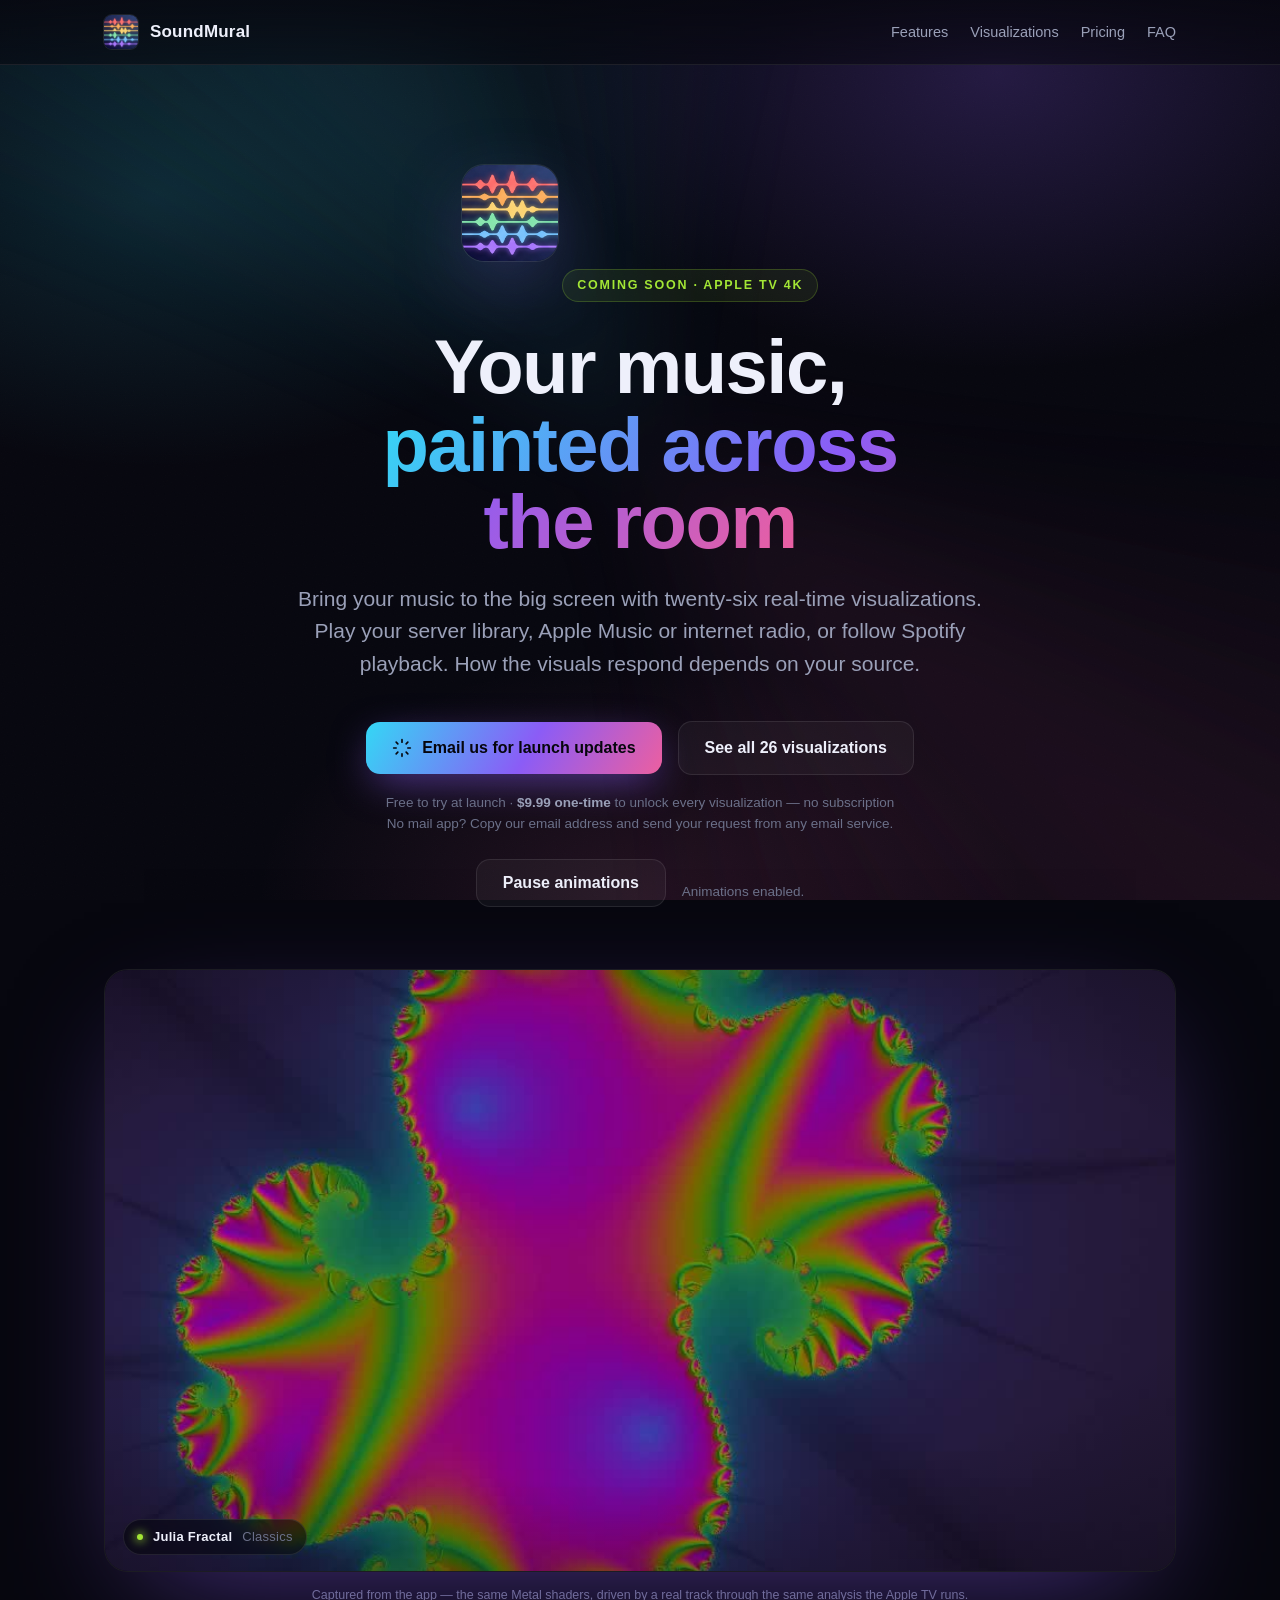
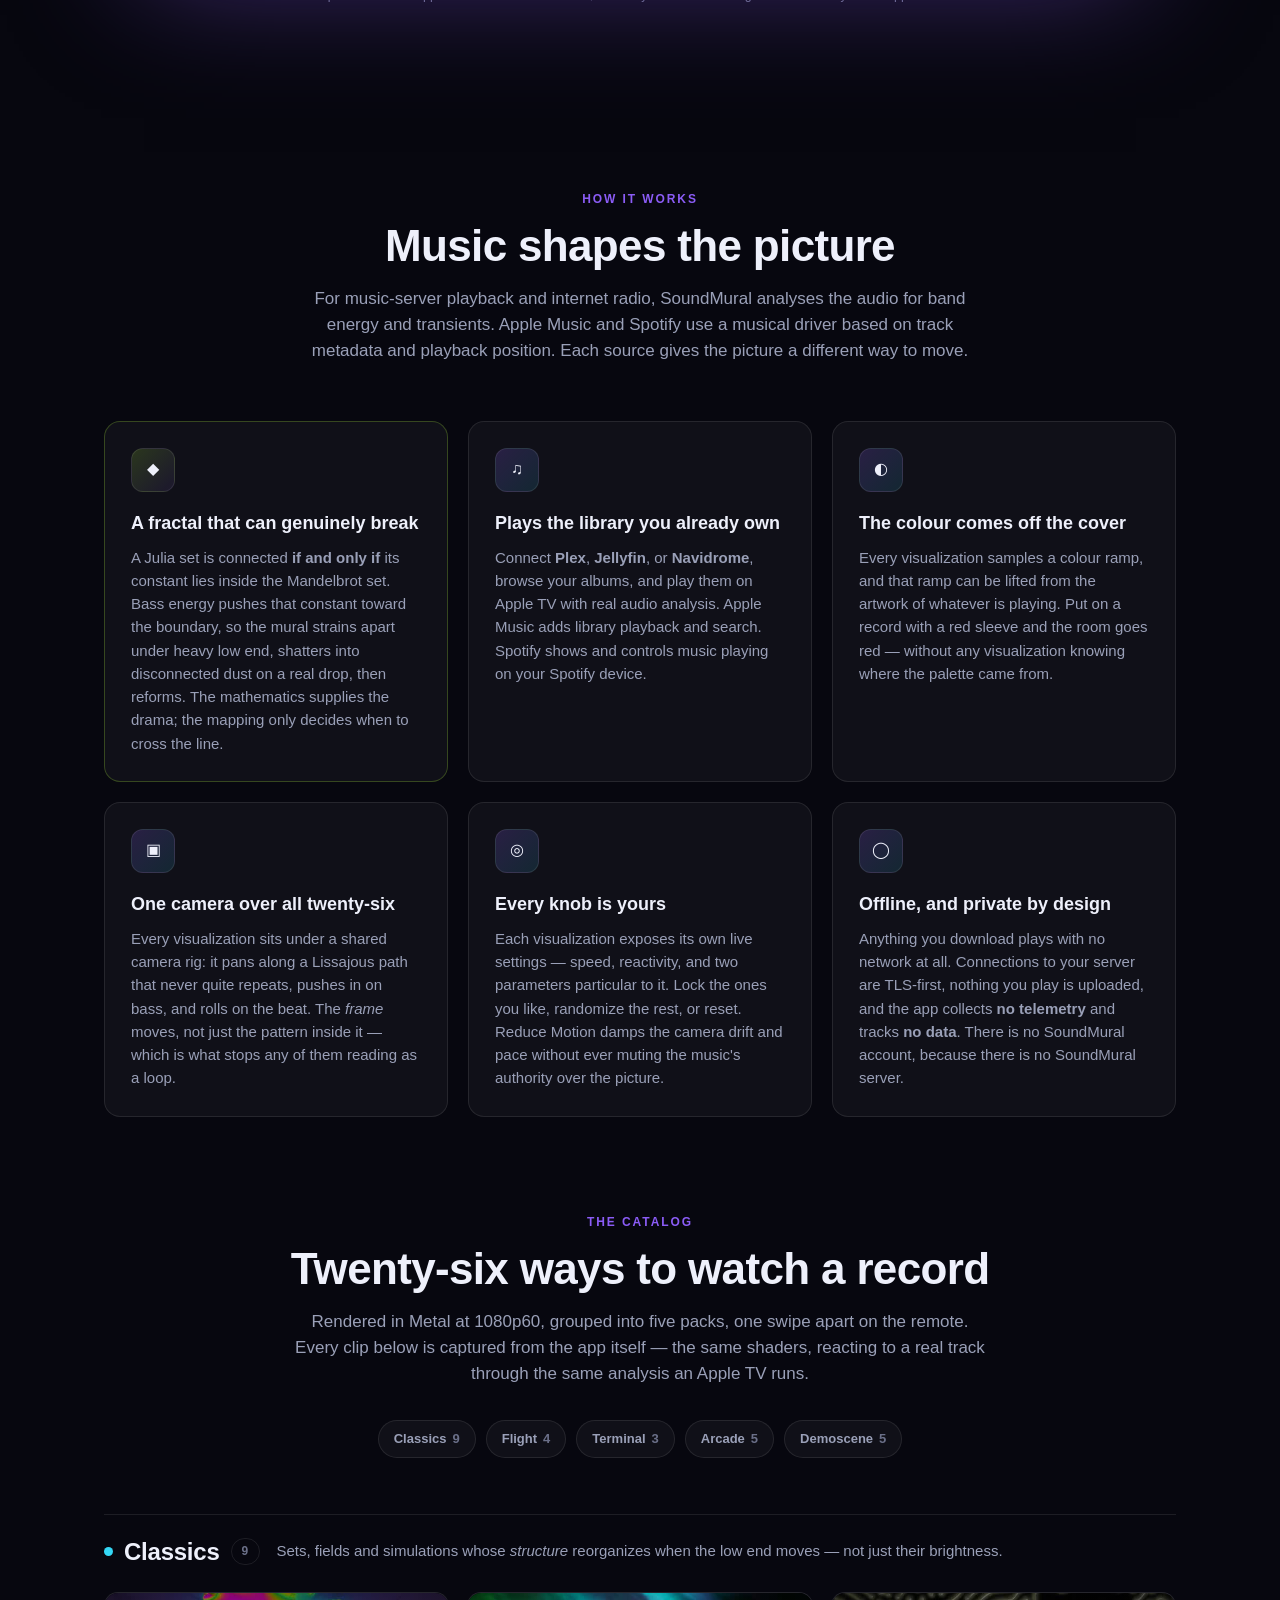
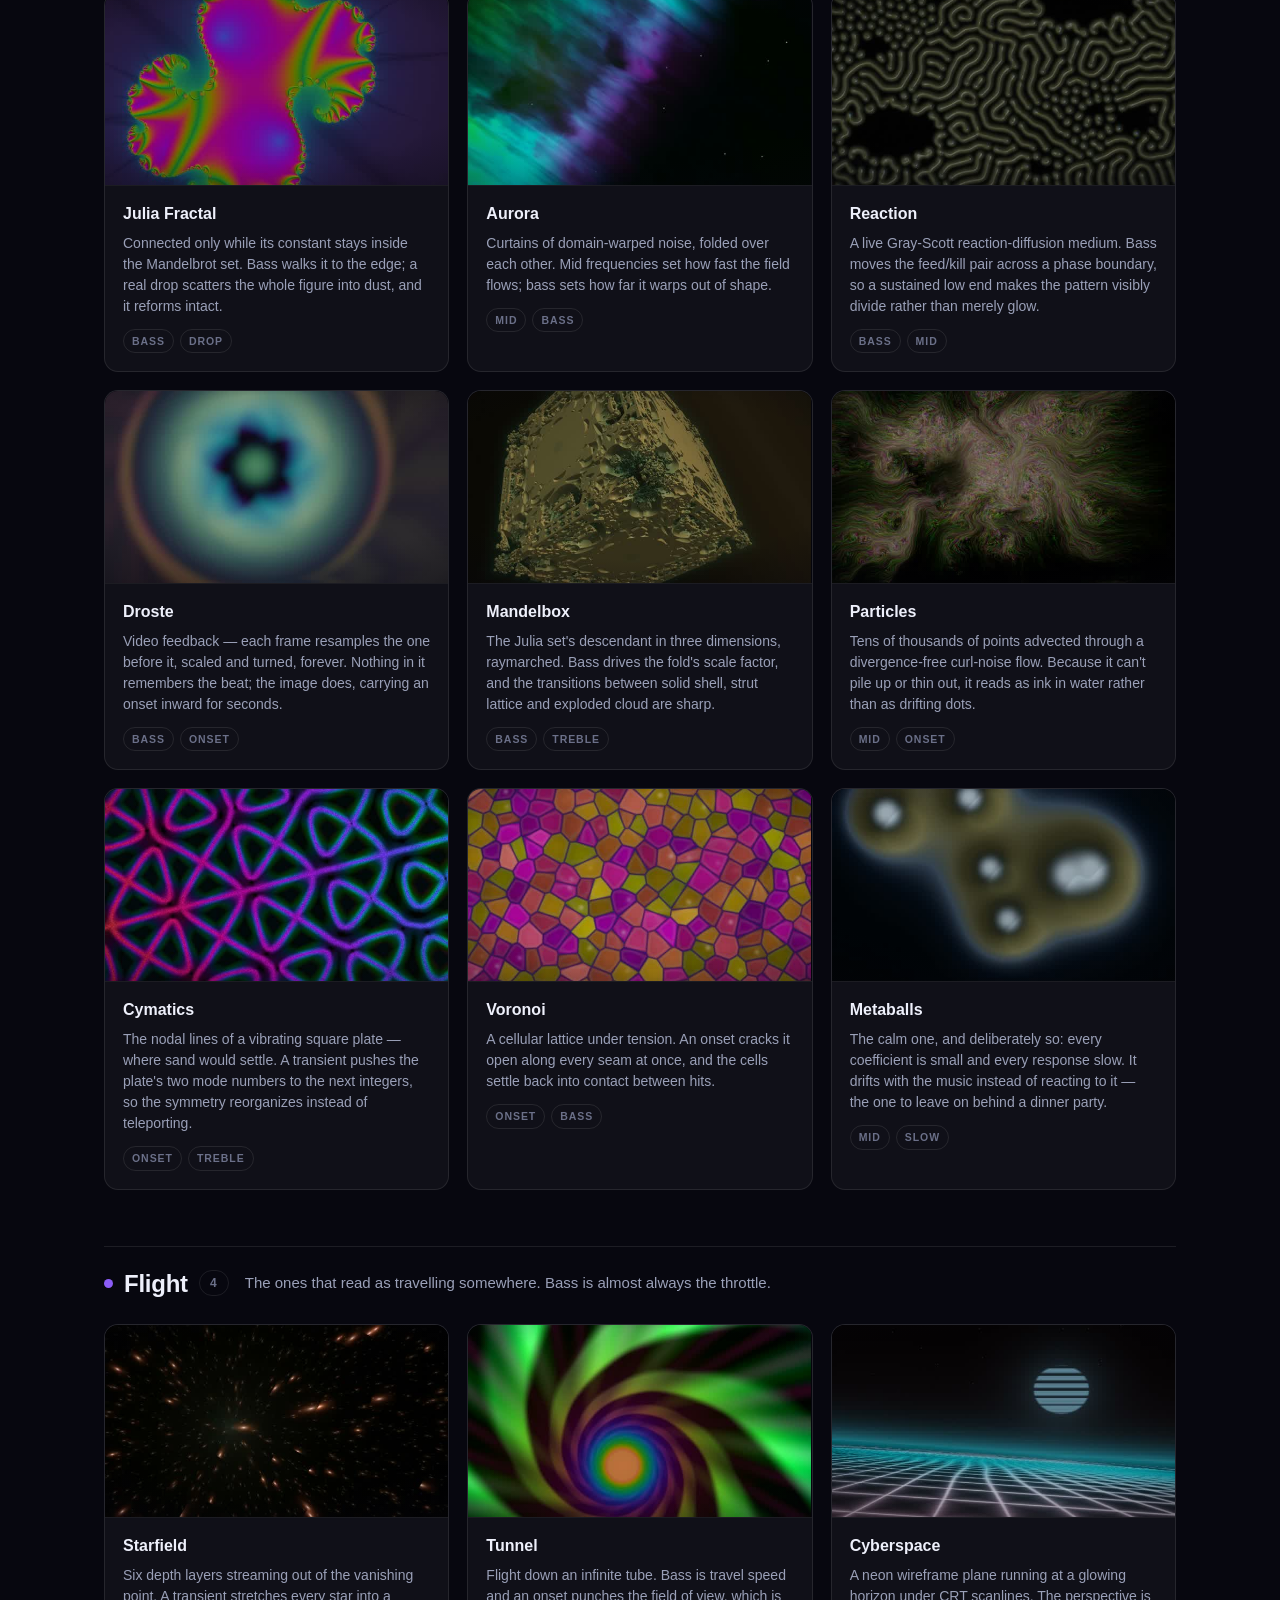
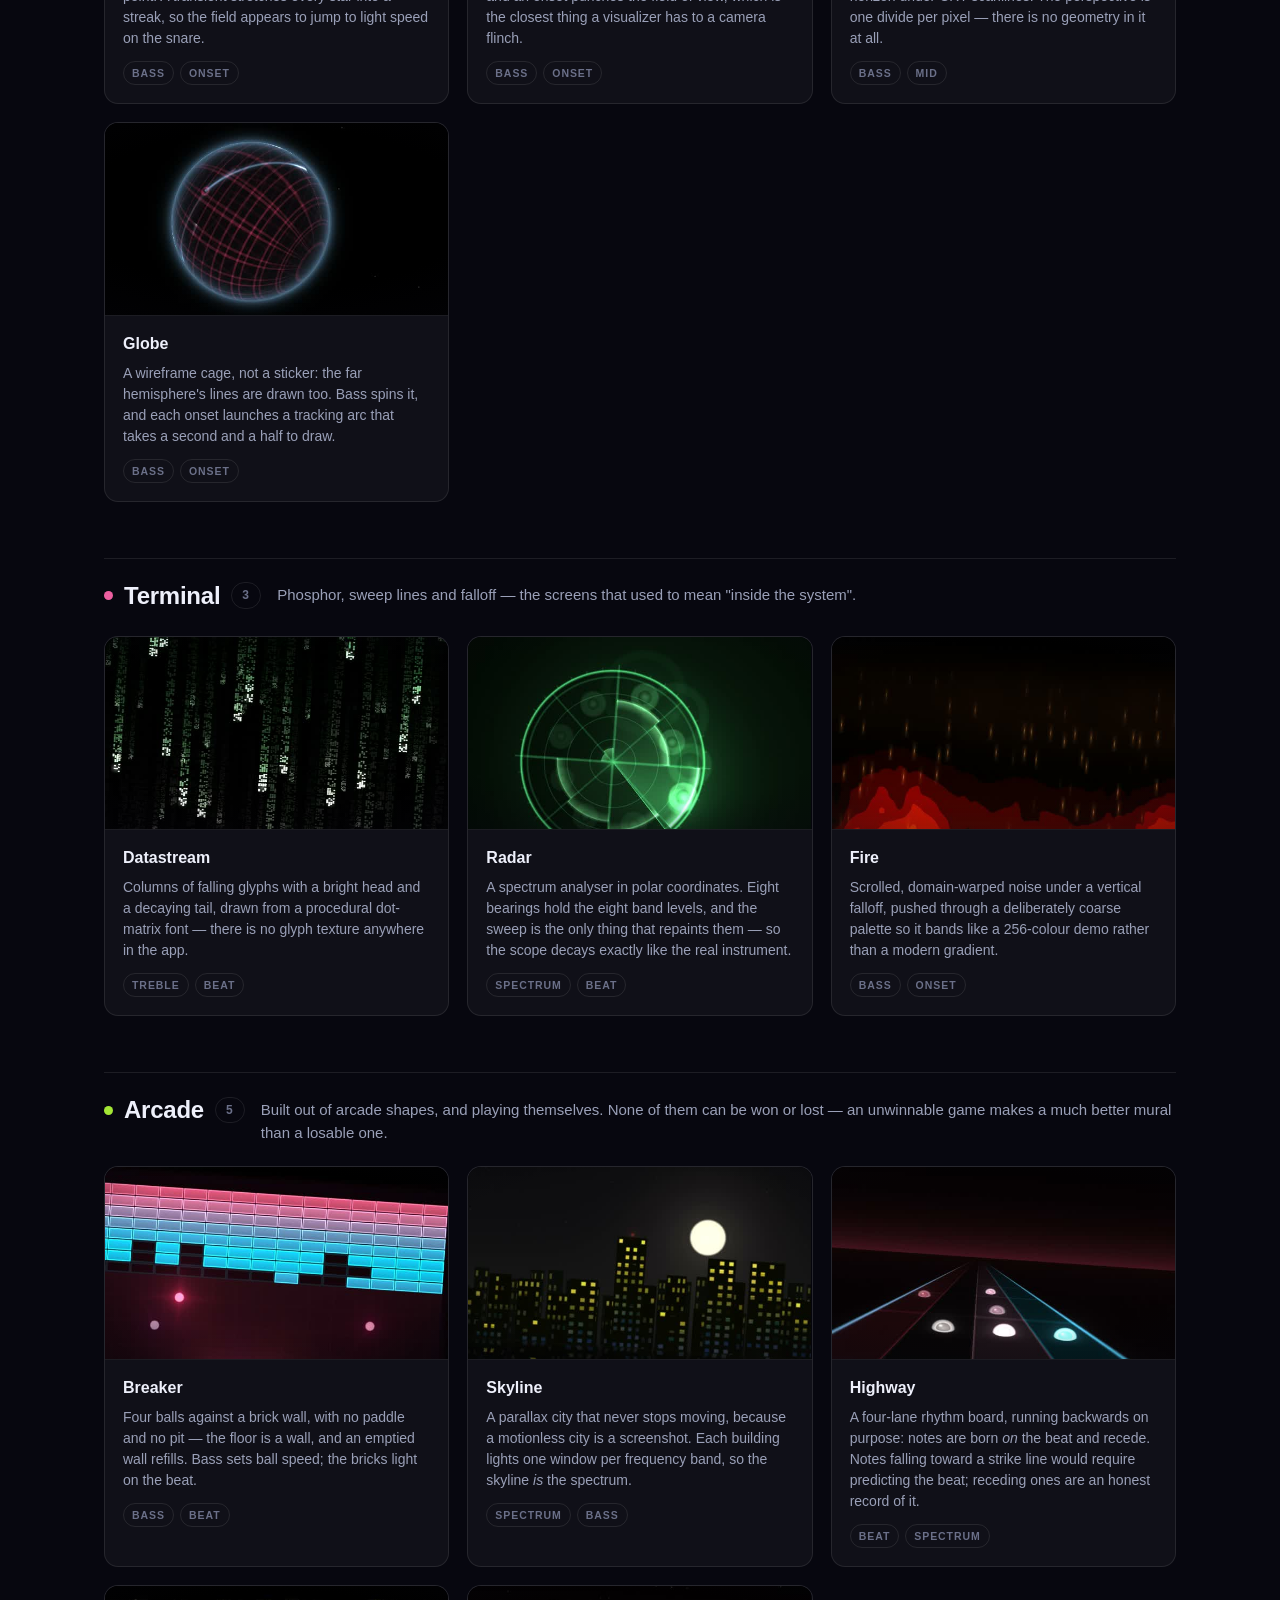
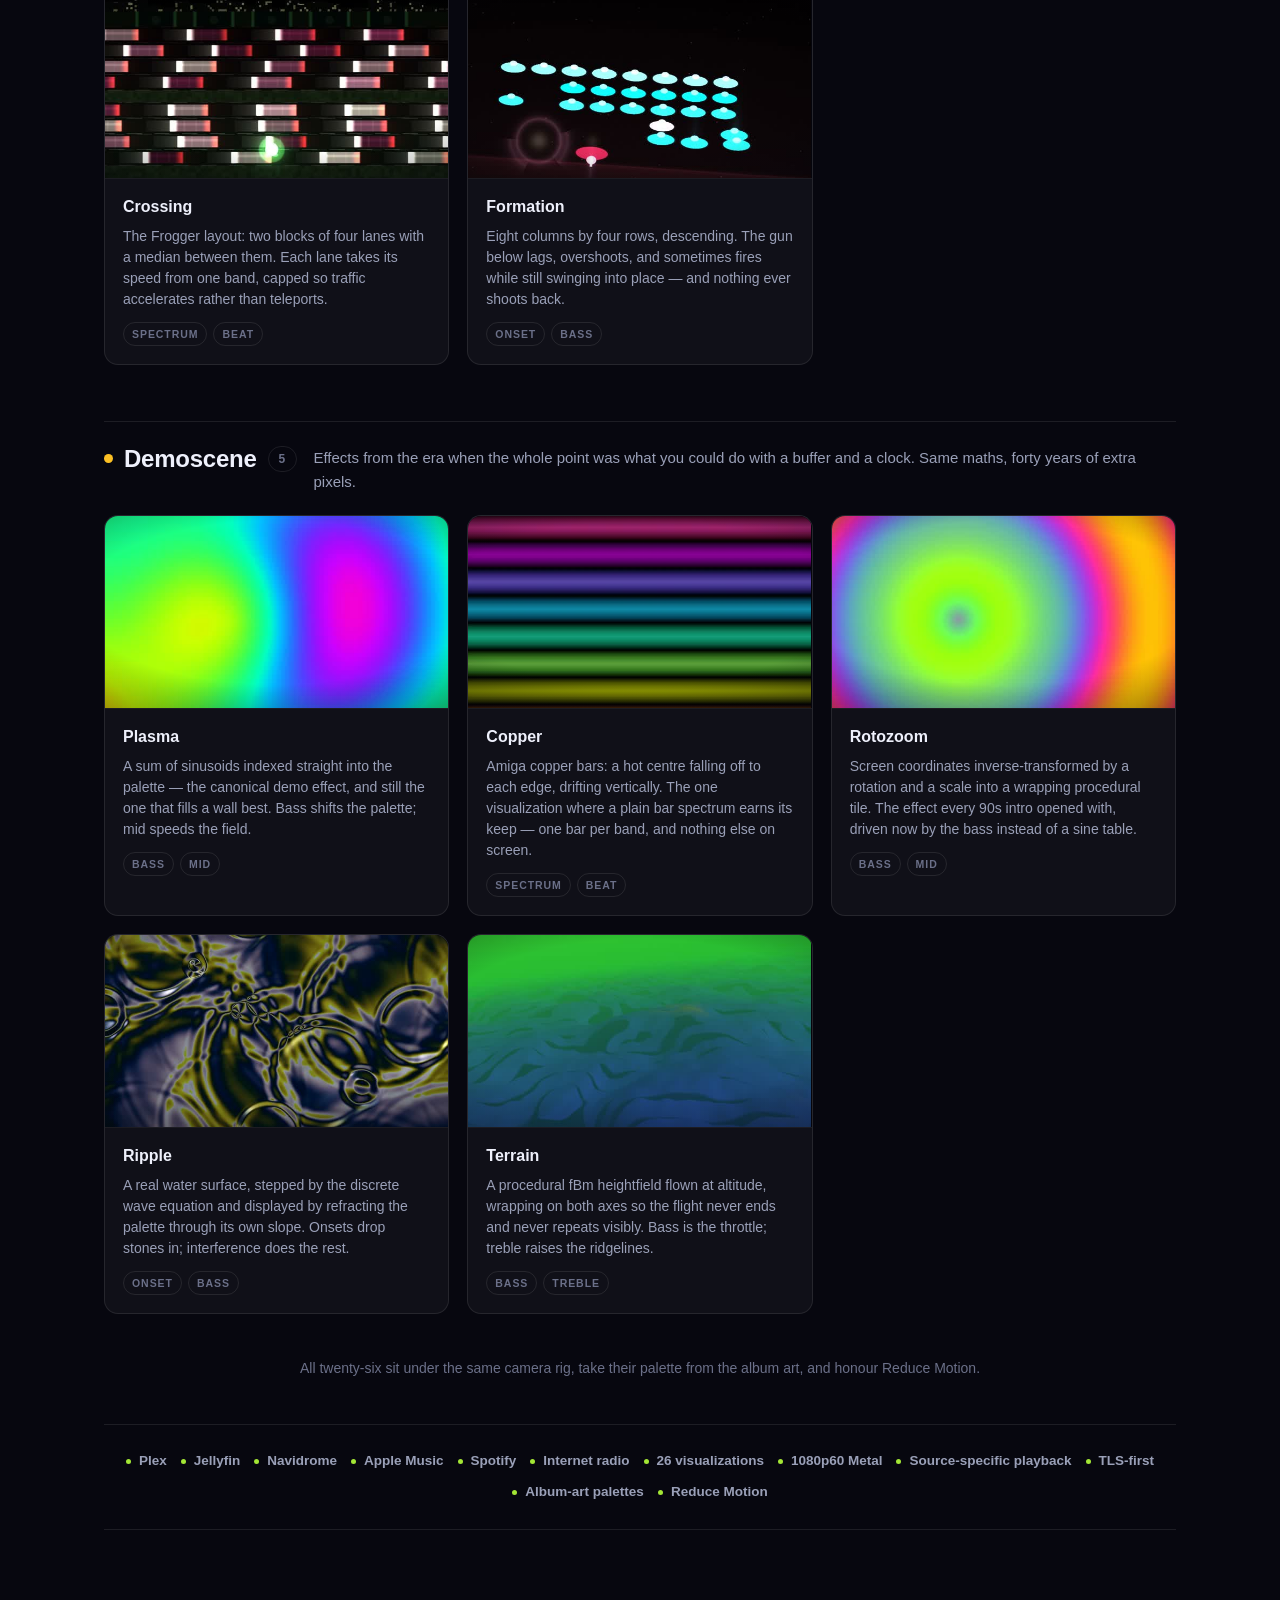
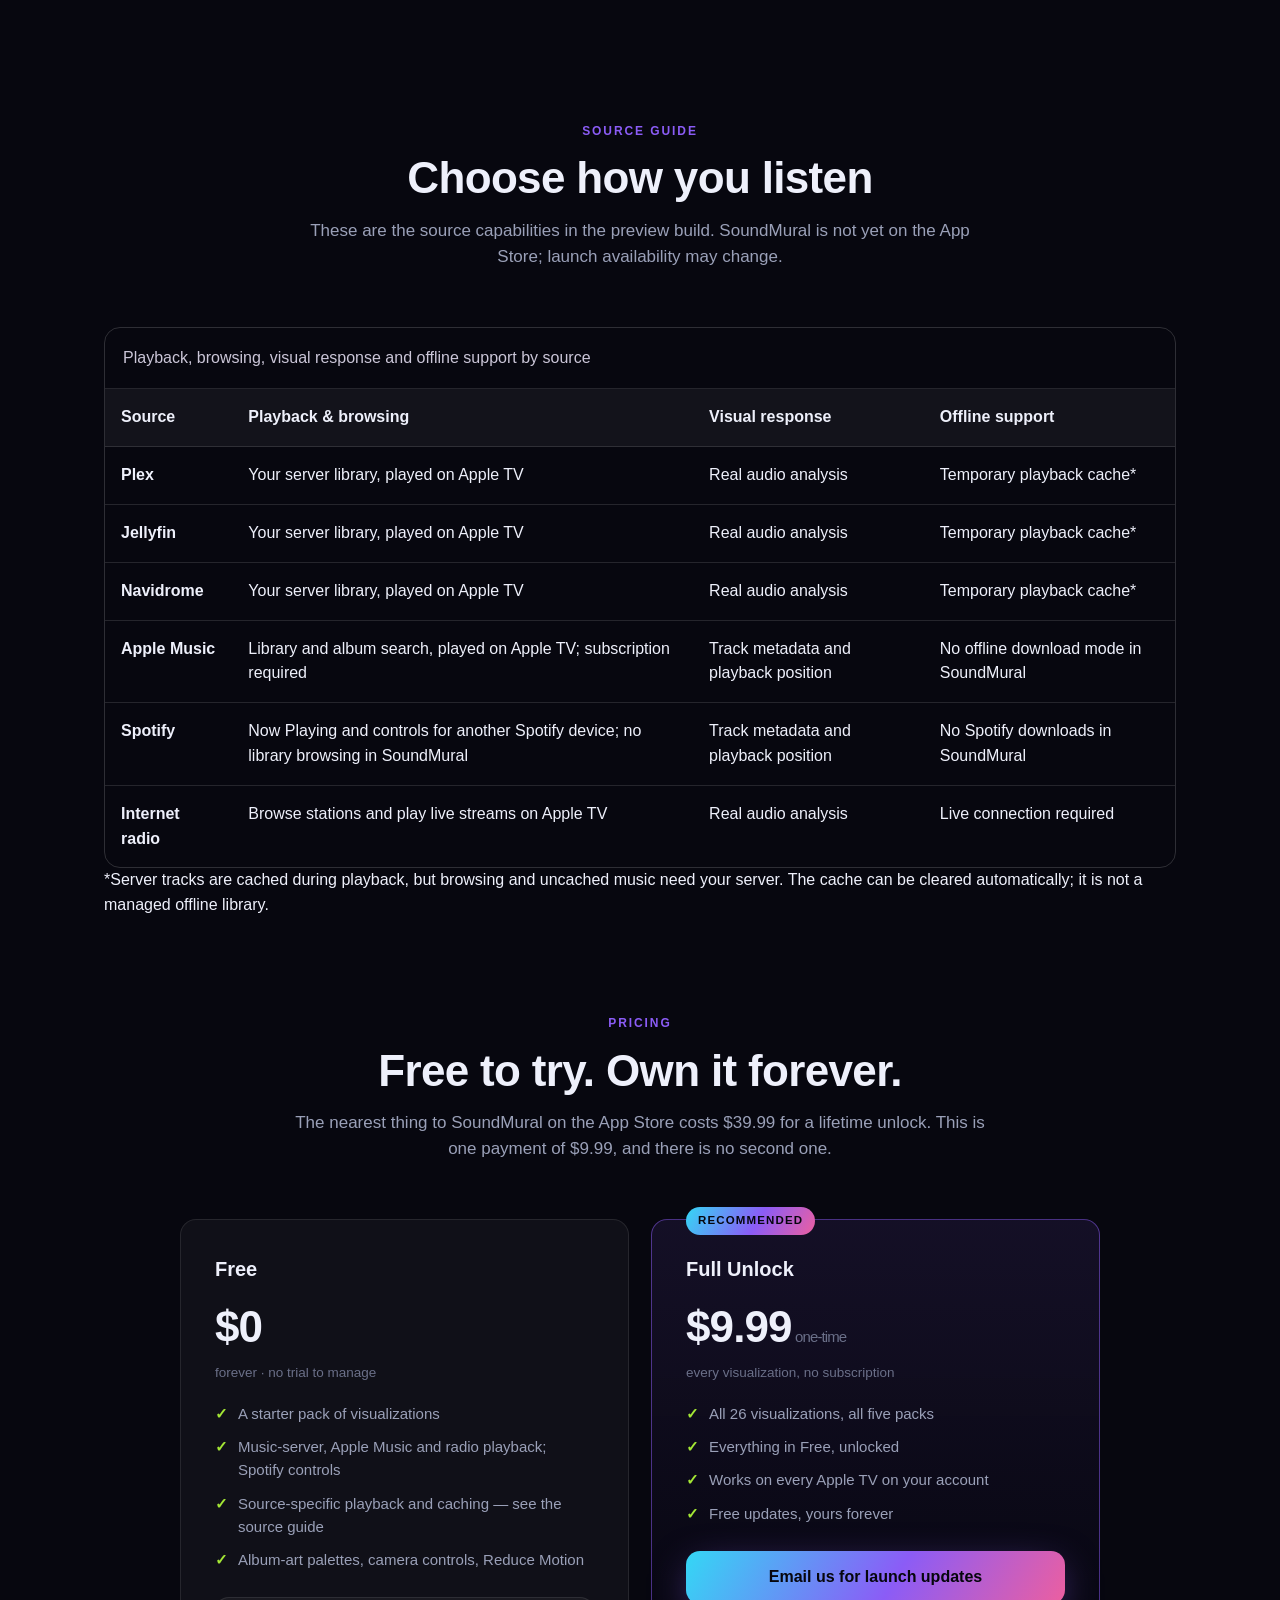
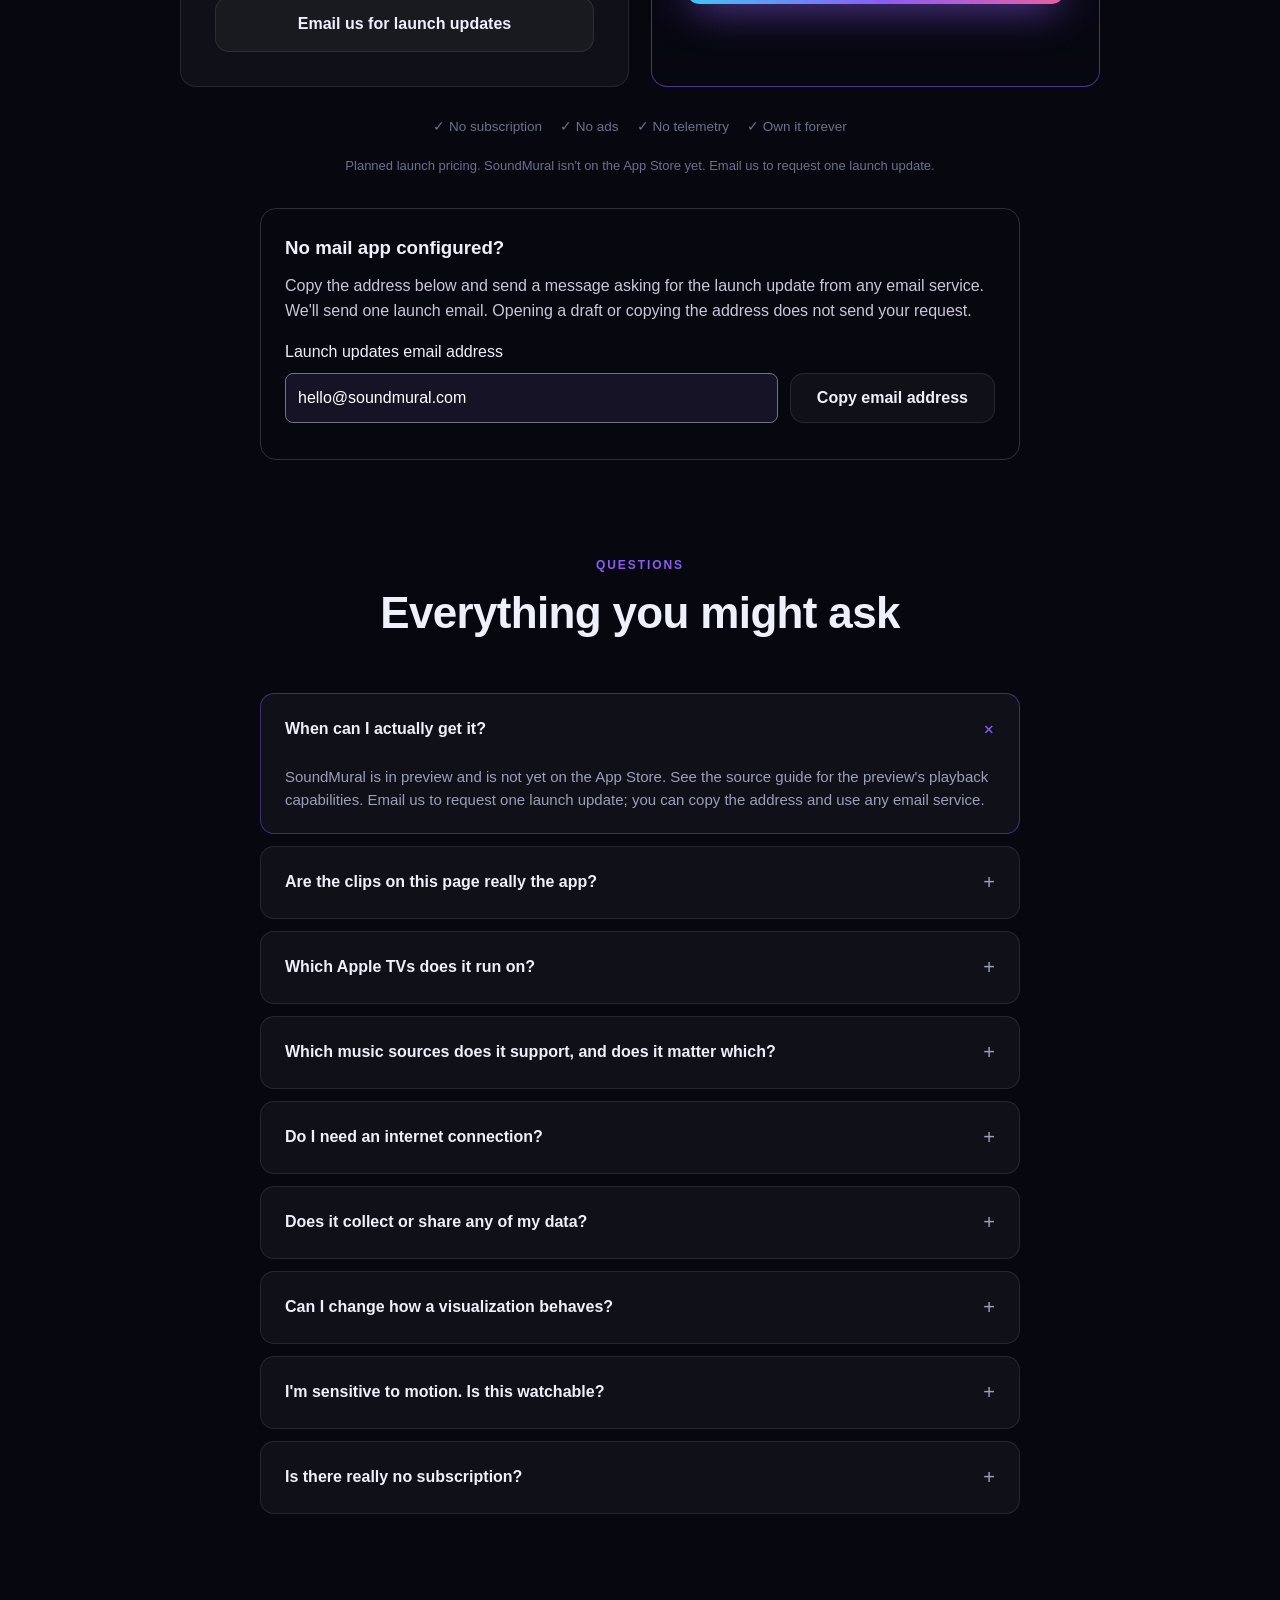
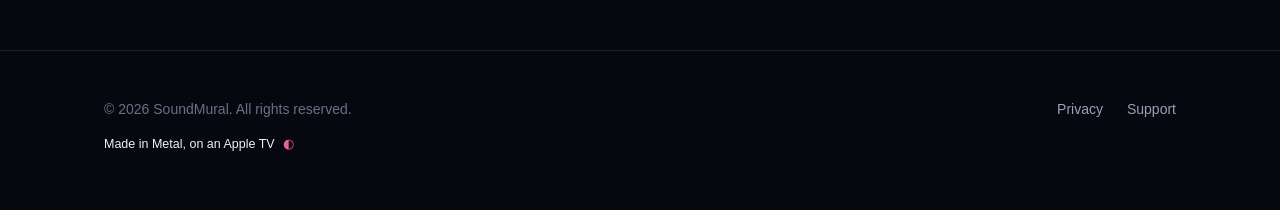
==== commit bc15694f: "Unify video playback controls and clarify source and launch-email behavior" ====
--- a/index.html
+++ b/index.html
@@ -3,7 +3,7 @@
 <head>
 <meta charset="UTF-8" />
 <meta name="viewport" content="width=device-width, initial-scale=1.0" />
-<meta name="description" content="SoundMural plays the albums you already own — Plex, Jellyfin, Navidrome or Spotify — and turns the actual waveform into 26 real-time visualizations on your Apple TV. Coming soon. Free to try, $9.99 to own, no subscription." />
+<meta name="description" content="SoundMural brings 26 real-time visualizations to Apple TV. Play your server library, Apple Music or internet radio, or follow Spotify playback. Audio-driven and metadata-driven modes vary by source. Coming soon." />
 <meta name="theme-color" content="#07070f" />
 <title>SoundMural — Your music, painted across the room</title>
 <style>
@@ -215,6 +215,22 @@
     .aurora::before,.aurora::after{animation:none !important}
     .btn:hover,.card:hover,.viz:hover{transform:none}
   }
+
+  [hidden]{display:none!important}
+  .motion-controls{display:flex;align-items:center;justify-content:center;gap:16px;flex-wrap:wrap;margin:24px 0}
+  .video-play{position:absolute;z-index:5;left:50%;top:50%;transform:translate(-50%,-50%);border:1px solid #fff;border-radius:999px;padding:12px 20px;background:#171326;color:#fff;font:inherit;cursor:pointer}
+  button:focus-visible,input:focus-visible,.source-table:focus-visible{outline:3px solid #a8edff;outline-offset:5px}
+  .animations-paused *{animation-play-state:paused!important;scroll-behavior:auto!important}
+  .source-table{overflow-x:auto;border:1px solid rgba(255,255,255,.16);border-radius:16px}
+  .source-table table{width:100%;border-collapse:collapse;text-align:left;min-width:700px}
+  .source-table caption{text-align:left;padding:18px;color:#cbc6d8}
+  .source-table th,.source-table td{padding:16px;border-top:1px solid rgba(255,255,255,.12);vertical-align:top}
+  .source-table thead{background:rgba(255,255,255,.05)}
+  .launch-contact{max-width:760px;margin:32px auto 0;padding:24px;border:1px solid rgba(255,255,255,.16);border-radius:16px}
+  .launch-contact p{margin:12px 0;color:#cbc6d8}
+  .launch-contact label{display:block;margin:16px 0 8px}
+  .email-copy{display:flex;gap:12px;flex-wrap:wrap}
+  .email-copy input{flex:1;min-width:220px;border:1px solid #777184;border-radius:8px;background:#171326;color:#fff;font:inherit;padding:12px}
 </style>
 </head>
 <body>
@@ -238,16 +254,20 @@
     <img class="logo" src="logo.png" alt="SoundMural app icon" />
     <div class="kicker">Coming soon · Apple TV 4K</div>
     <h1>Your music, <span class="g">painted across the room</span></h1>
-    <p class="sub">SoundMural plays the albums you already own — from Plex, Jellyfin, Navidrome or Spotify — and turns the waveform itself into twenty-six real-time visualizations on your Apple TV.</p>
+    <p class="sub">Bring your music to the big screen with twenty-six real-time visualizations. Play your server library, Apple Music or internet radio, or follow Spotify playback. <a href="#sources">How the visuals respond depends on your source.</a></p>
     <div class="cta-row">
       <a class="btn btn-primary" href="mailto:hello@soundmural.com?subject=Tell%20me%20when%20SoundMural%20ships">
         <svg width="20" height="20" viewBox="0 0 24 24" fill="none" stroke="currentColor" stroke-width="2" stroke-linecap="round" stroke-linejoin="round"><path d="M12 2v3M12 19v3M2 12h3M19 12h3M5 5l2 2M17 17l2 2M19 5l-2 2M7 17l-2 2" /></svg>
-        Tell me when it ships
+        Email us for launch updates
       </a>
       <a class="btn btn-ghost" href="#visuals">See all 26 visualizations</a>
     </div>
-    <p class="note">Free to try at launch · <b>$9.99 one-time</b> to unlock every visualization — no subscription</p>
-
+    <p class="note">Free to try at launch · <b>$9.99 one-time</b> to unlock every visualization — no subscription<br />No mail app? <a href="#launch-updates">Copy our email address</a> and send your request from any email service.</p>
+
+    <div class="motion-controls">
+      <button class="btn btn-ghost" type="button" id="animation-toggle" hidden>Pause animations</button>
+      <span id="animation-status" role="status" class="note"></span>
+    </div>
     <div class="stage" id="stage">
       <video id="hero-video" muted loop playsinline preload="metadata" aria-hidden="true"
              poster="media/hero/julia.jpg"><source id="hero-src" src="media/hero/julia.mp4" type="video/mp4" /></video>
@@ -262,8 +282,8 @@
   <div class="wrap">
     <div class="sec-head">
       <div class="sec-tag">How it works</div>
-      <h2>It's watching the waveform, not a clock</h2>
-      <p>Most visualizers are an animation with a volume knob attached. SoundMural measures the audio sixty times a second — bass, mid, treble, transients, the beat, and how hard the track is building — and hands each of those to a different part of the picture.</p>
+      <h2>Music shapes the picture</h2>
+      <p>For music-server playback and internet radio, SoundMural analyses the audio for band energy and transients. Apple Music and Spotify use a musical driver based on track metadata and playback position. Each source gives the picture a different way to move.</p>
     </div>
     <div class="grid">
       <div class="card feature">
@@ -274,7 +294,7 @@
       <div class="card">
         <div class="ic">♫</div>
         <h3>Plays the library you already own</h3>
-        <p>Point it at a <b>Plex</b>, <b>Jellyfin</b>, or <b>Navidrome</b> server, browse by album art, and stream or download. Those three hand the visualizer real PCM samples — an eight-band spectrum, onsets, beat, and phrase tension. <b>Spotify</b> connects for now-playing, artwork, and transport.</p>
+        <p>Connect <b>Plex</b>, <b>Jellyfin</b>, or <b>Navidrome</b>, browse your albums, and play them on Apple TV with real audio analysis. Apple Music adds library playback and search. Spotify shows and controls music playing on your Spotify device.</p>
       </div>
       <div class="card">
         <div class="ic">◐</div>
@@ -588,10 +608,35 @@
     <p class="note-center">All twenty-six sit under the same camera rig, take their palette from the album art, and honour Reduce Motion.</p>
 
     <div class="specs">
-      <span>Plex</span><span>Jellyfin</span><span>Navidrome</span><span>Spotify</span>
-      <span>26 visualizations</span><span>1080p60 Metal</span><span>Offline playback</span>
+      <span>Plex</span><span>Jellyfin</span><span>Navidrome</span><span>Apple Music</span><span>Spotify</span><span>Internet radio</span>
+      <span>26 visualizations</span><span>1080p60 Metal</span><span>Source-specific playback</span>
       <span>TLS-first</span><span>Album-art palettes</span><span>Reduce Motion</span>
     </div>
+  </div>
+</section>
+
+<section id="sources">
+  <div class="wrap">
+    <div class="sec-head">
+      <div class="sec-tag">Source guide</div>
+      <h2>Choose how you listen</h2>
+      <p>These are the source capabilities in the preview build. SoundMural is not yet on the App Store; launch availability may change.</p>
+    </div>
+    <div class="source-table" tabindex="0" role="region" aria-label="Music source capabilities">
+      <table>
+        <caption>Playback, browsing, visual response and offline support by source</caption>
+        <thead><tr><th scope="col">Source</th><th scope="col">Playback &amp; browsing</th><th scope="col">Visual response</th><th scope="col">Offline support</th></tr></thead>
+        <tbody>
+          <tr><th scope="row">Plex</th><td>Your server library, played on Apple TV</td><td>Real audio analysis</td><td>Temporary playback cache*</td></tr>
+          <tr><th scope="row">Jellyfin</th><td>Your server library, played on Apple TV</td><td>Real audio analysis</td><td>Temporary playback cache*</td></tr>
+          <tr><th scope="row">Navidrome</th><td>Your server library, played on Apple TV</td><td>Real audio analysis</td><td>Temporary playback cache*</td></tr>
+          <tr><th scope="row">Apple Music</th><td>Library and album search, played on Apple TV; subscription required</td><td>Track metadata and playback position</td><td>No offline download mode in SoundMural</td></tr>
+          <tr><th scope="row">Spotify</th><td>Now Playing and controls for another Spotify device; no library browsing in SoundMural</td><td>Track metadata and playback position</td><td>No Spotify downloads in SoundMural</td></tr>
+          <tr><th scope="row">Internet radio</th><td>Browse stations and play live streams on Apple TV</td><td>Real audio analysis</td><td>Live connection required</td></tr>
+        </tbody>
+      </table>
+    </div>
+    <p class="note">*Server tracks are cached during playback, but browsing and uncached music need your server. The cache can be cleared automatically; it is not a managed offline library.</p>
   </div>
 </section>
 
@@ -610,11 +655,11 @@
         <div class="pmt">forever · no trial to manage</div>
         <ul>
           <li>A starter pack of visualizations</li>
-          <li>Full playback from Plex, Jellyfin, Navidrome &amp; Spotify</li>
-          <li>Offline downloads from every source</li>
+          <li>Music-server, Apple Music and radio playback; Spotify controls</li>
+          <li>Source-specific playback and caching — see the source guide</li>
           <li>Album-art palettes, camera controls, Reduce Motion</li>
         </ul>
-        <a class="btn btn-ghost" href="mailto:hello@soundmural.com?subject=Tell%20me%20when%20SoundMural%20ships">Get the launch email</a>
+        <a class="btn btn-ghost" href="mailto:hello@soundmural.com?subject=Tell%20me%20when%20SoundMural%20ships">Email us for launch updates</a>
       </div>
       <div class="tier paid">
         <div class="badge">Recommended</div>
@@ -627,7 +672,7 @@
           <li>Works on every Apple TV on your account</li>
           <li>Free updates, yours forever</li>
         </ul>
-        <a class="btn btn-primary" href="mailto:hello@soundmural.com?subject=Tell%20me%20when%20SoundMural%20ships">Tell me when it ships</a>
+        <a class="btn btn-primary" href="mailto:hello@soundmural.com?subject=Tell%20me%20when%20SoundMural%20ships">Email us for launch updates</a>
       </div>
     </div>
     <div class="trust">
@@ -636,7 +681,17 @@
       <span>✓ No telemetry</span>
       <span>✓ Own it forever</span>
     </div>
-    <p class="price-note">Pricing at launch. SoundMural isn't on the App Store yet — leave an email and you'll get exactly one message when it is.</p>
+    <p class="price-note">Planned launch pricing. SoundMural isn't on the App Store yet. Email us to request one launch update.</p>
+    <div class="launch-contact" id="launch-updates">
+      <h3>No mail app configured?</h3>
+      <p>Copy the address below and send a message asking for the launch update from any email service. We'll send one launch email. Opening a draft or copying the address does not send your request.</p>
+      <label for="launch-email-address">Launch updates email address</label>
+      <div class="email-copy">
+        <input id="launch-email-address" type="text" value="hello@soundmural.com" readonly />
+        <button class="btn btn-ghost" type="button" id="copy-launch-email" hidden>Copy email address</button>
+      </div>
+      <p id="launch-email-status" role="status" class="note"></p>
+    </div>
   </div>
 </section>
 
@@ -649,7 +704,7 @@
     <div class="faq">
       <details open>
         <summary>When can I actually get it?</summary>
-        <div class="a">Not yet — SoundMural is finished enough to demo and not yet on the App Store. The visuals, the camera rig, and the Plex / Jellyfin / Navidrome / Spotify players are all built and running on real hardware; the free-versus-paid split is the remaining piece. Leave your address and you'll get <b>one</b> email on the day it ships, and nothing else.</div>
+        <div class="a">SoundMural is in preview and is not yet on the App Store. See the <a href="#sources">source guide</a> for the preview's playback capabilities. <a href="#launch-updates">Email us to request one launch update</a>; you can copy the address and use any email service.</div>
       </details>
       <details>
         <summary>Are the clips on this page really the app?</summary>
@@ -661,11 +716,11 @@
       </details>
       <details>
         <summary>Which music sources does it support, and does it matter which?</summary>
-        <div class="a">It matters a great deal. <b>Plex</b>, <b>Jellyfin</b> and <b>Navidrome</b> stream audio the app can actually analyse, giving the visualizer all twelve measured features — eight-band spectrum, onsets, beat, and the tension that builds across a phrase. <b>Spotify</b> works for browsing, now-playing, artwork and transport, but DRM means no app may touch its audio, so those visuals run on a musical driver derived from the track's own metadata rather than real samples.</div>
+        <div class="a">Yes. Music-server playback and radio provide audio for analysis. Apple Music and Spotify use track metadata and playback position, without access to raw audio samples. Spotify controls playback on another device and does not provide in-app library browsing. The <a href="#sources">source guide</a> lists playback and offline support separately.</div>
       </details>
       <details>
         <summary>Do I need an internet connection?</summary>
-        <div class="a">No. Anything you <b>download</b> to the TV plays fully offline. Streaming works anywhere your own server is reachable — usually your home network. SoundMural has no cloud service of its own to be offline from.</div>
+        <div class="a">It depends on the source. Your own music server can work over your home network without public internet, but it must be reachable for browsing and uncached tracks. Temporary playback caching is not a guaranteed offline library. Apple Music, Spotify integration and live radio need their respective services; SoundMural does not download their catalogs for offline use.</div>
       </details>
       <details>
         <summary>Does it collect or share any of my data?</summary>
@@ -698,78 +753,6 @@
   <div class="wrap made">Made in Metal, on an Apple TV <span>◐</span></div>
 </footer>
 
-<script>
-(function(){
-"use strict";
-var yr=document.getElementById('yr'); if(yr) yr.textContent=new Date().getFullYear();
-
-var REDUCED = window.matchMedia && window.matchMedia('(prefers-reduced-motion: reduce)').matches;
-
-/* Each clip is a real capture, so the page's whole job here is to not
-   download 26 of them at once: preload="none" in the markup, and nothing
-   plays until it is actually on screen. Under Reduce Motion nothing plays
-   at all and the poster frame stands in — a still of the real thing beats
-   a damped animation of a fake one. */
-var clips=[].slice.call(document.querySelectorAll('.viz video'));
-
-function play(v){
-  if(REDUCED) return;
-  if(v.preload==='none'){ v.preload='auto'; v.load(); }
-  var p=v.play();
-  /* Autoplay can still be refused (Low Power Mode, data saver). The poster
-     is already showing, so there is nothing to fall back to. */
-  if(p&&p.catch) p.catch(function(){});
-}
-
-if('IntersectionObserver' in window){
-  var io=new IntersectionObserver(function(entries){
-    entries.forEach(function(e){
-      var v=e.target;
-      if(e.isIntersecting) play(v); else if(!v.paused) v.pause();
-    });
-  },{rootMargin:'200px 0px',threshold:0.1});
-  clips.forEach(function(v){io.observe(v);});
-} else {
-  clips.forEach(play);
-}
-
-document.addEventListener('visibilitychange',function(){
-  if(document.hidden) clips.forEach(function(v){ if(!v.paused) v.pause(); });
-});
-
-/* The hero cycles three of them, loading each only when its turn comes so
-   the first paint costs one clip rather than three. */
-var HERO=[['julia','Julia Fractal','Classics'],
-          ['cyberspace','Cyberspace','Flight'],
-          ['skyline','Skyline','Arcade']];
-var hero=document.getElementById('hero-video'),
-    heroSrc=document.getElementById('hero-src'),
-    heroName=document.getElementById('hero-name'),
-    heroPack=document.getElementById('hero-pack'),
-    heroIdx=0;
-
-if(hero&&!REDUCED){
-  play(hero);
-  /* Advance on the clip's own loop rather than a timer, so the cut always
-     lands at the end of a loop instead of mid-phrase. */
-  var loops=0;
-  hero.addEventListener('timeupdate',function(){
-    if(hero.duration&&hero.currentTime<0.2&&hero.dataset.turned!=='1'){
-      hero.dataset.turned='1';
-      if(++loops>=2){ loops=0; next(); }
-    }
-    if(hero.currentTime>0.4) hero.dataset.turned='0';
-  });
-  var next=function(){
-    heroIdx=(heroIdx+1)%HERO.length;
-    var e=HERO[heroIdx];
-    heroSrc.src='media/hero/'+e[0]+'.mp4';
-    hero.load(); play(hero);
-    heroName.textContent=e[1];
-    heroPack.textContent=e[2];
-  };
-}
-})();
-</script>
+<script src="site.js" defer></script>
 </body>
 </html>
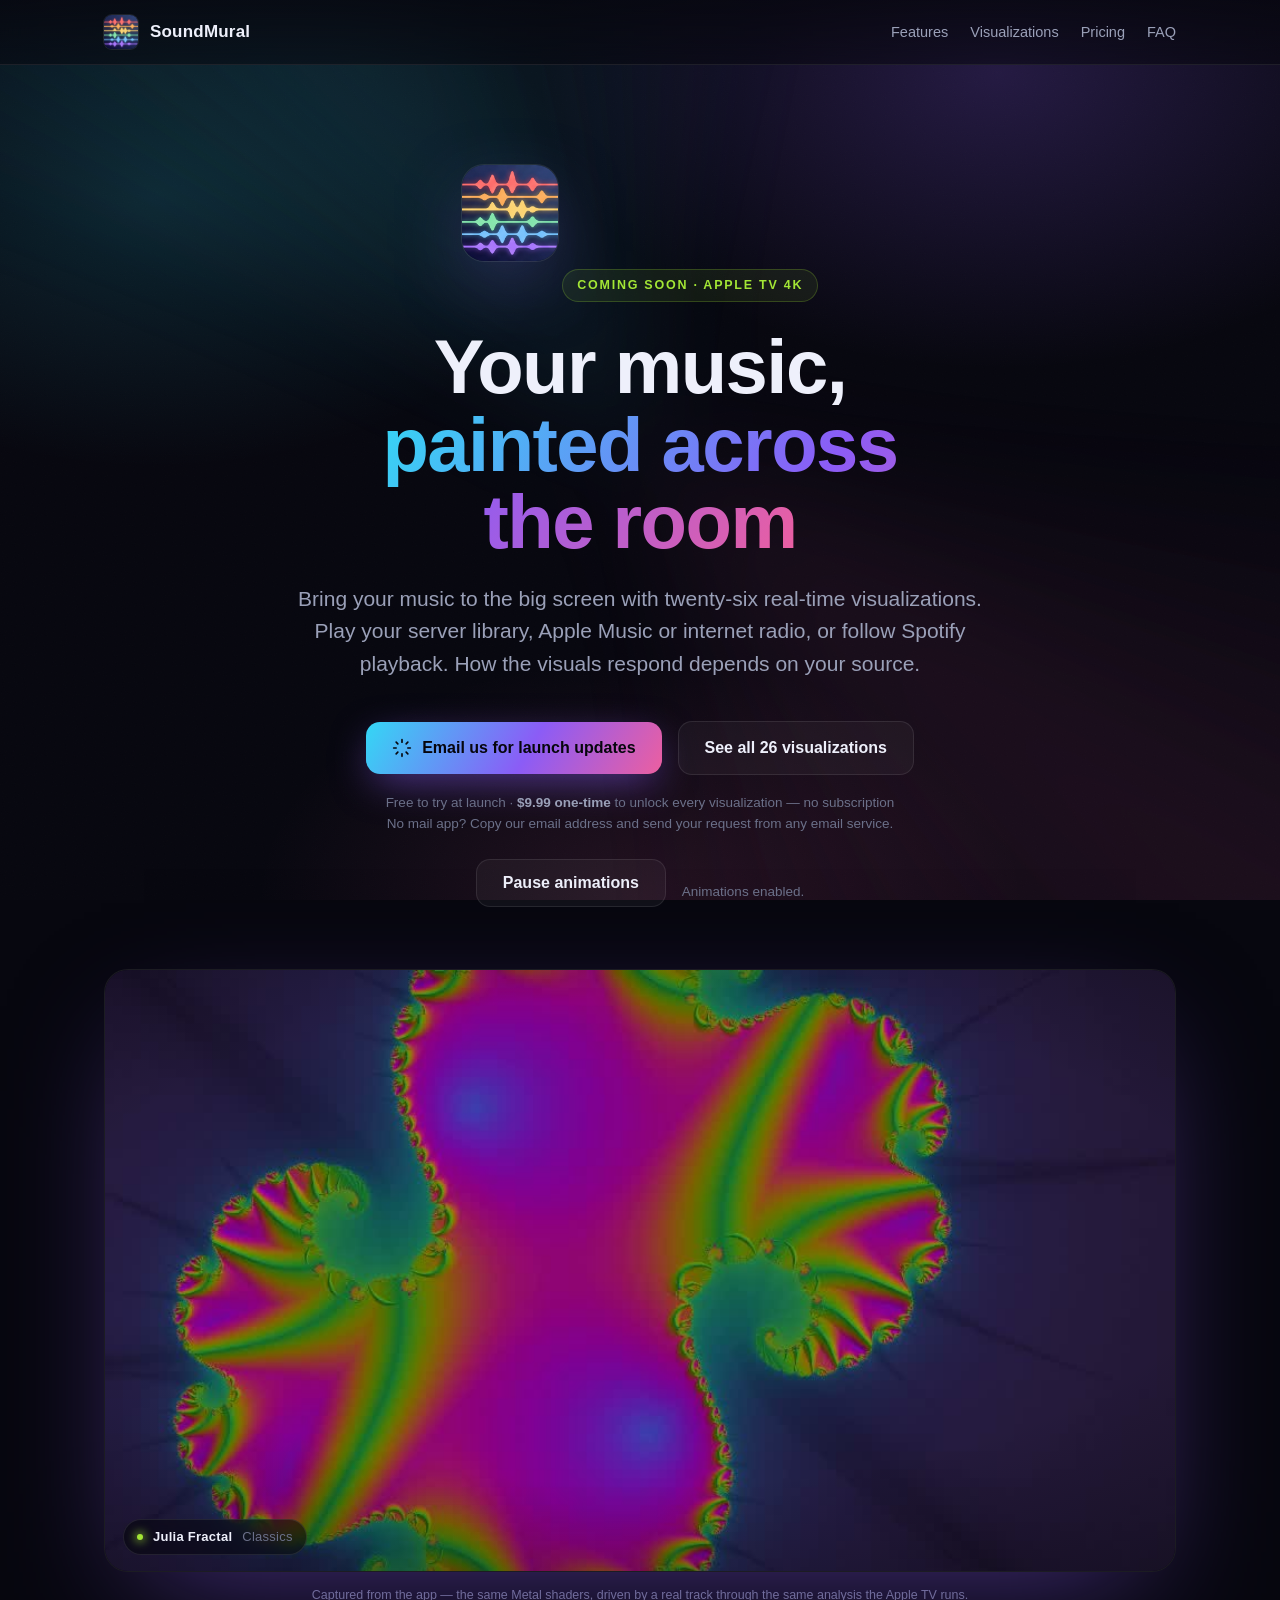
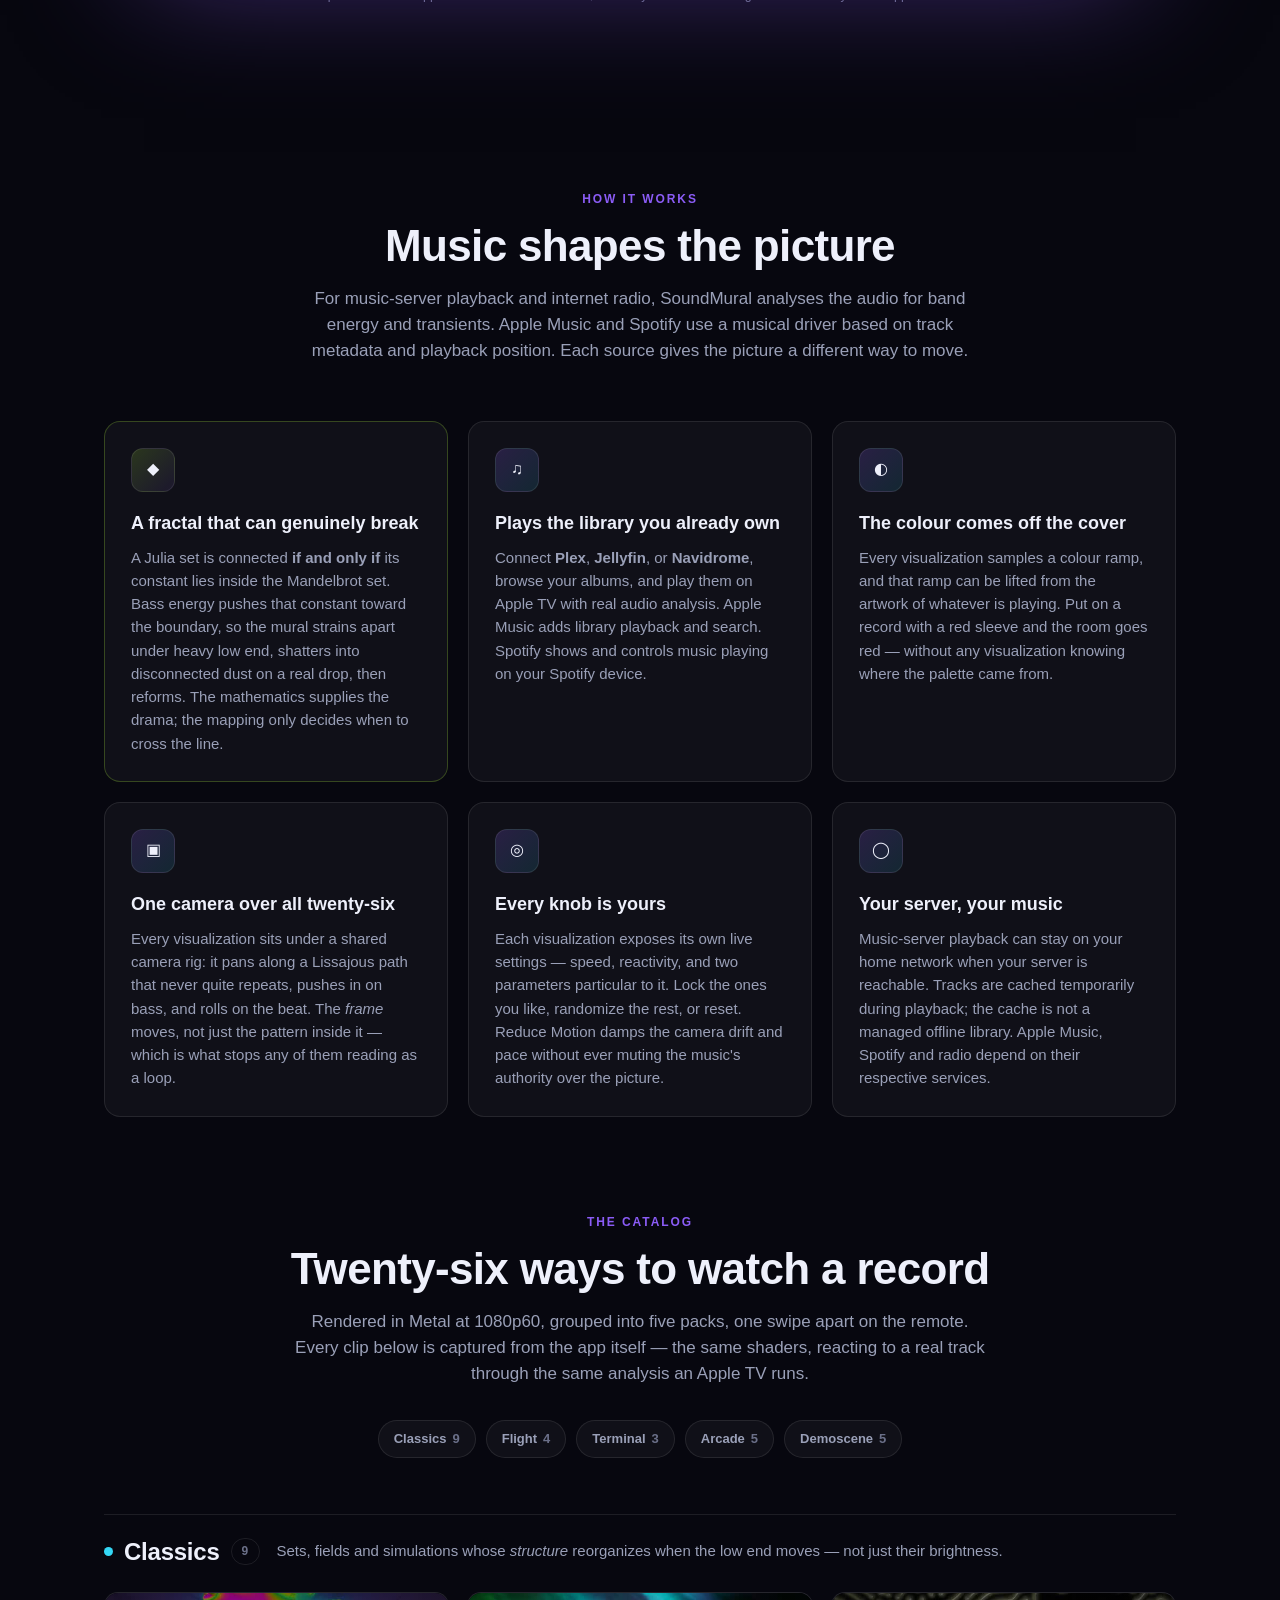
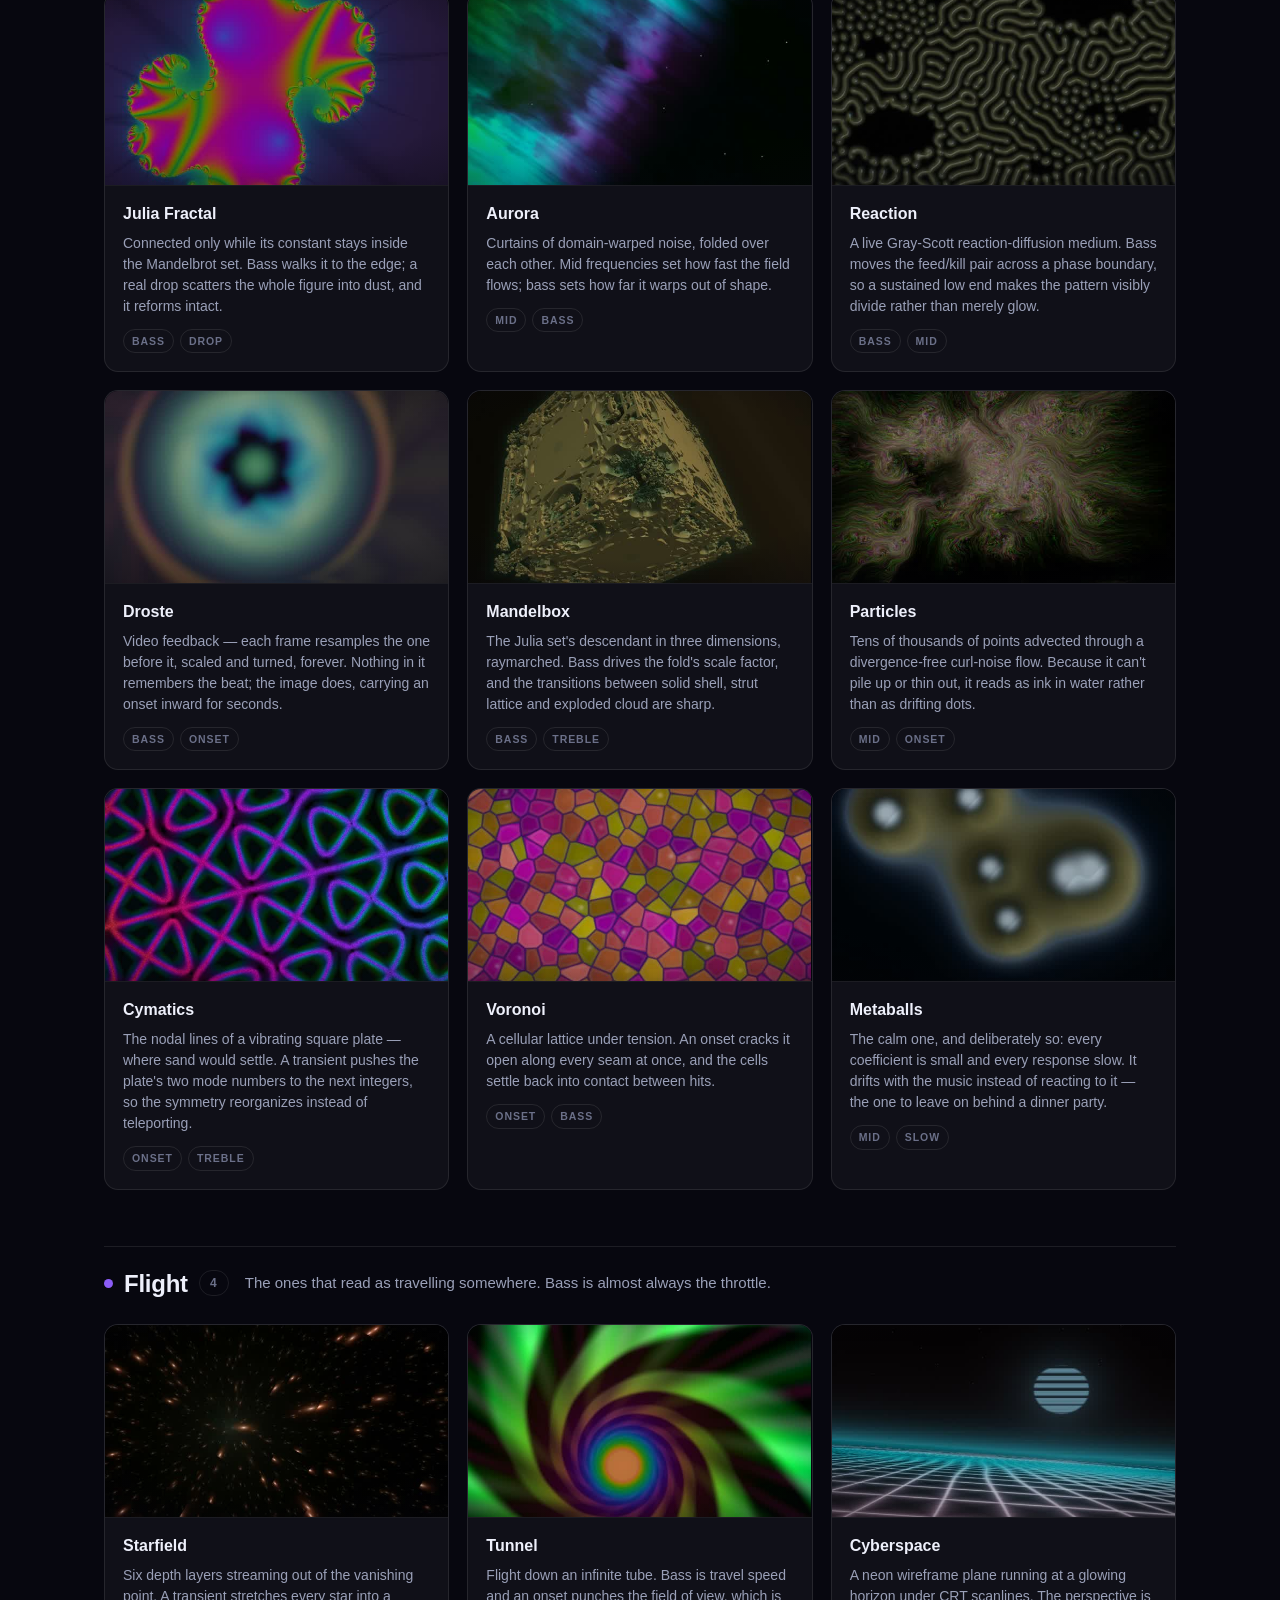
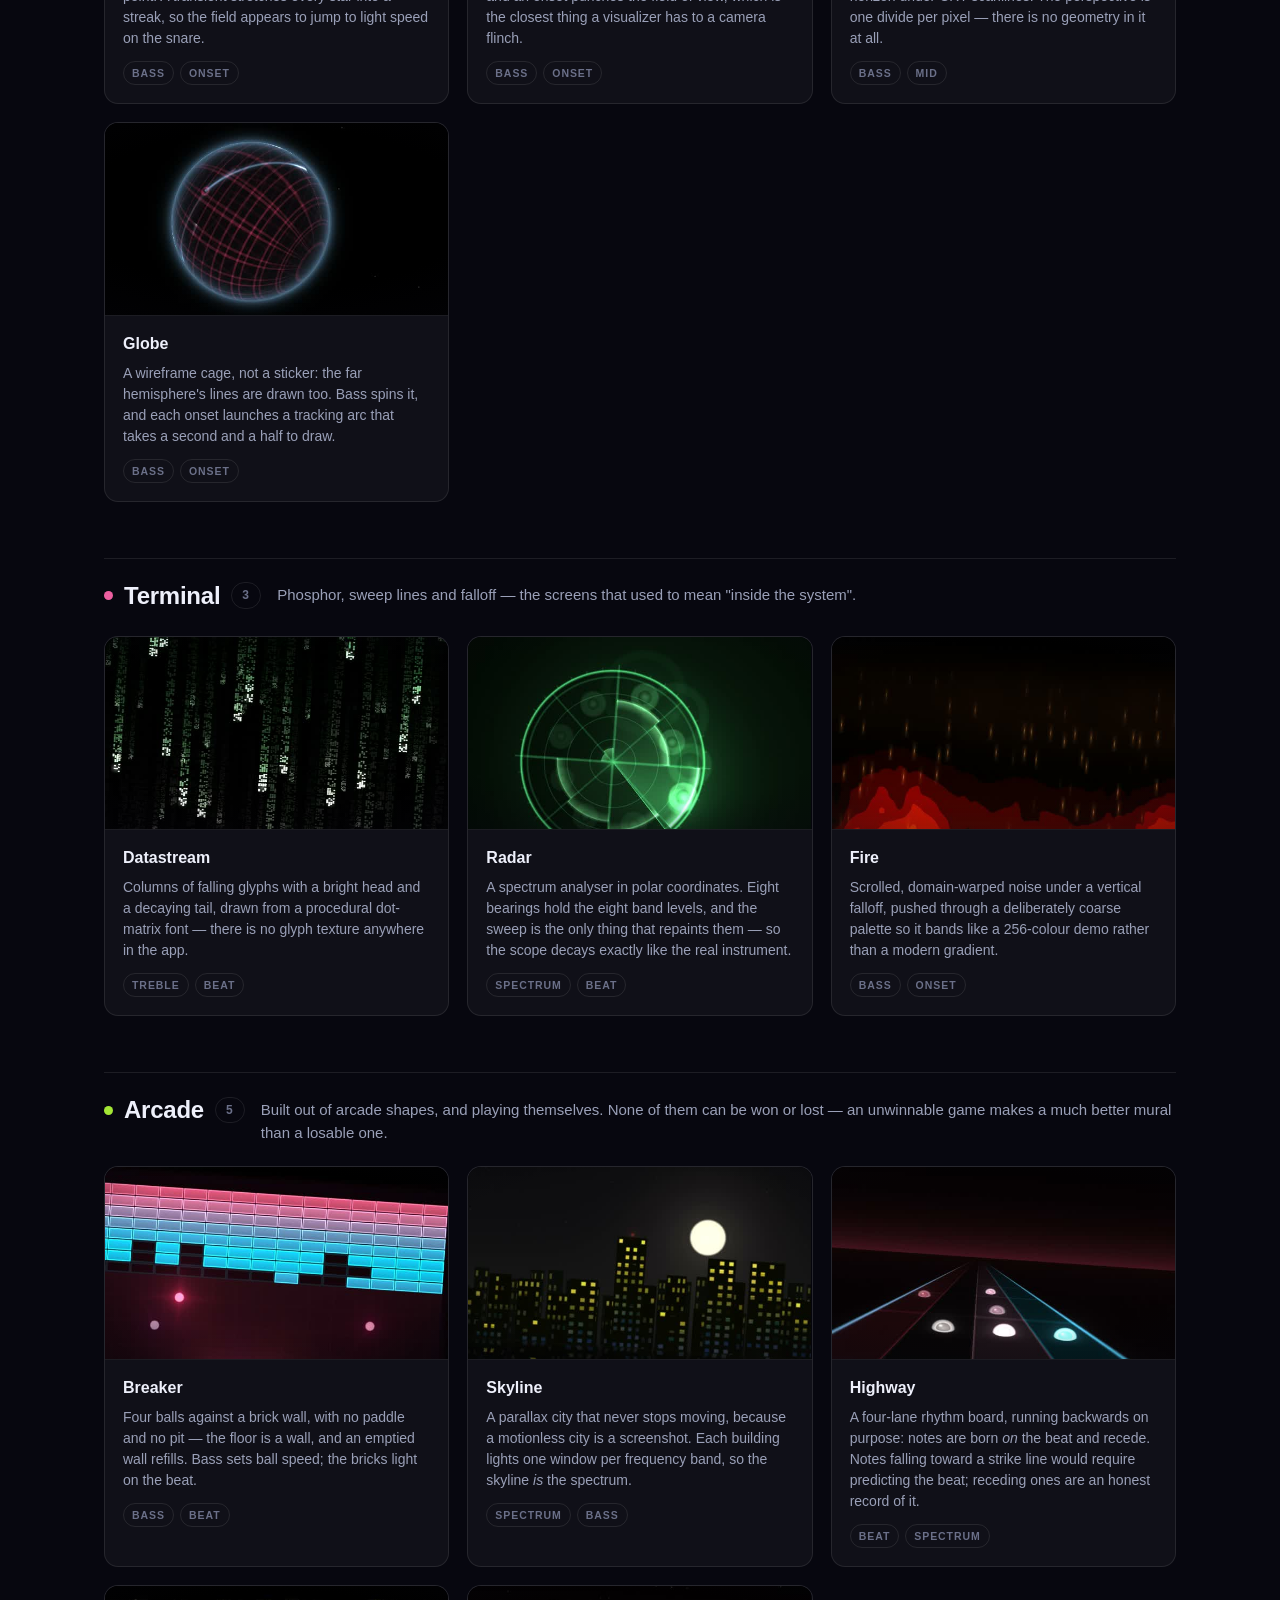
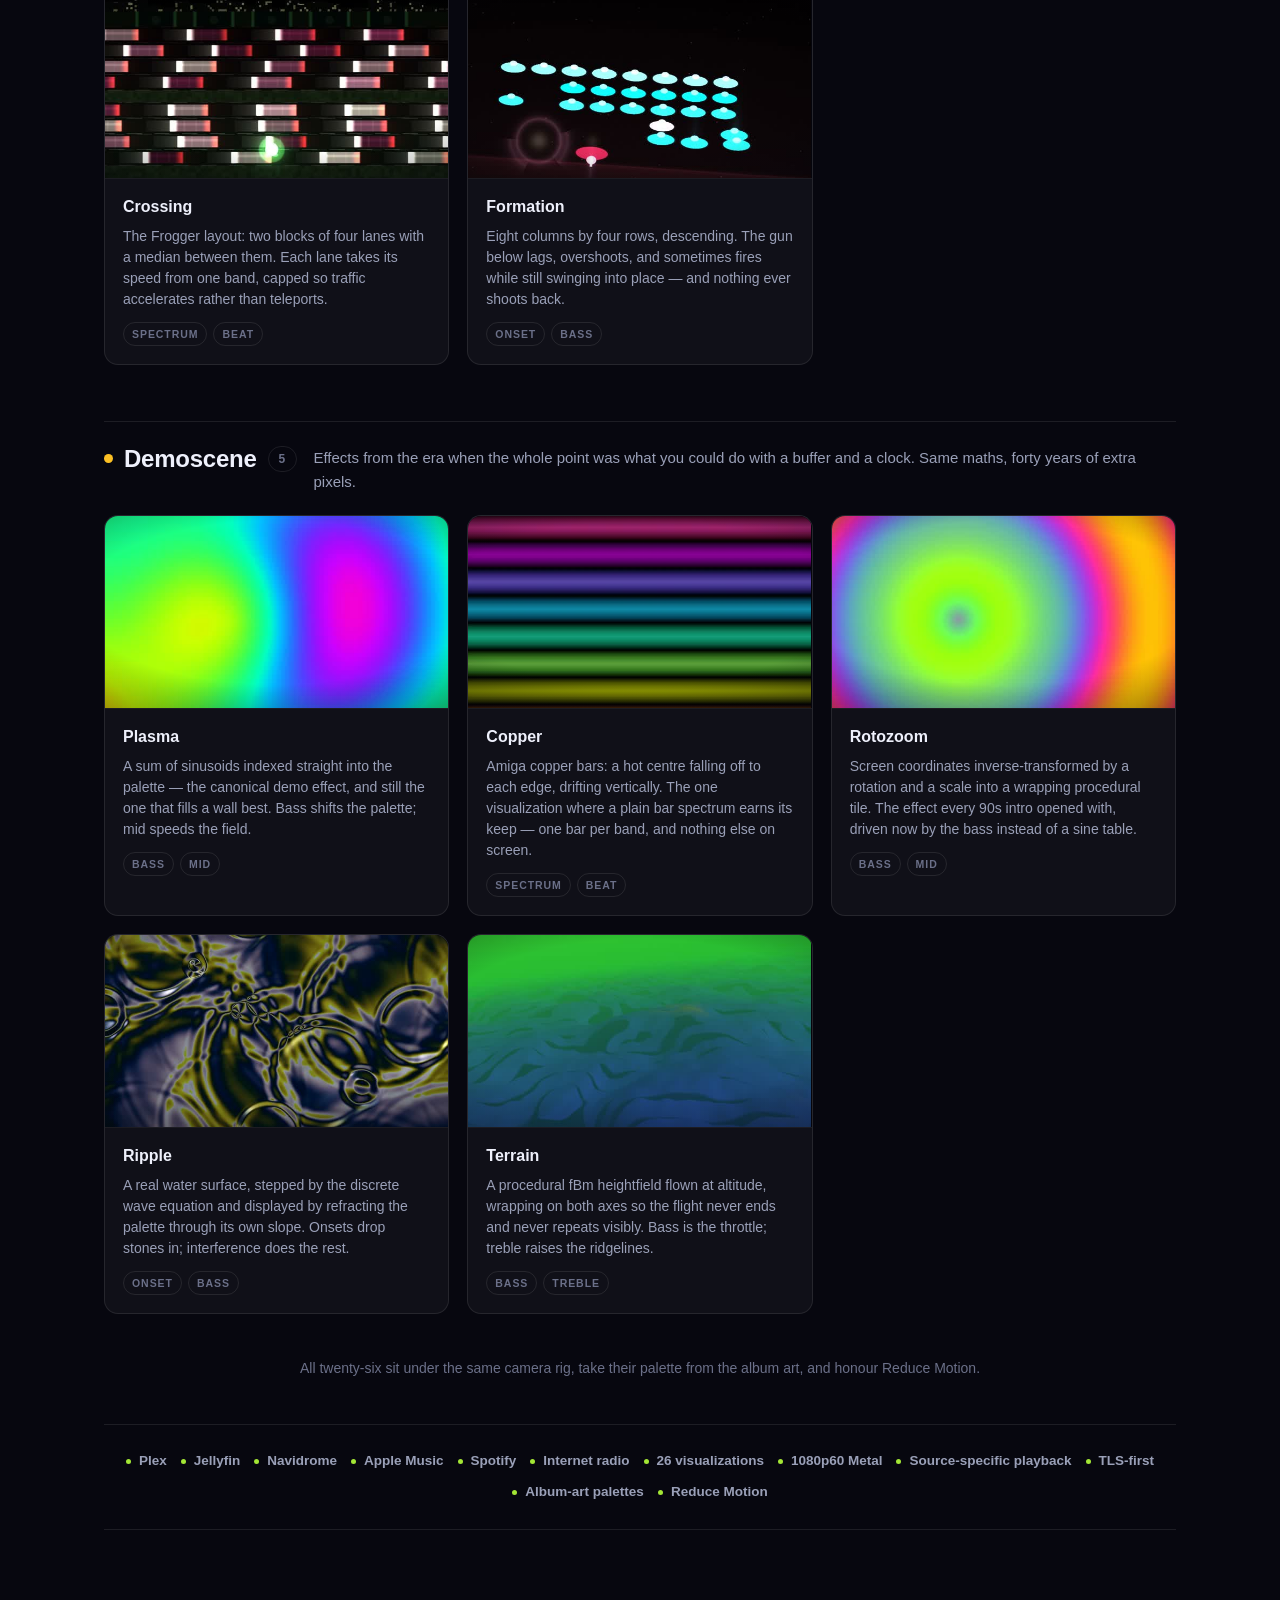
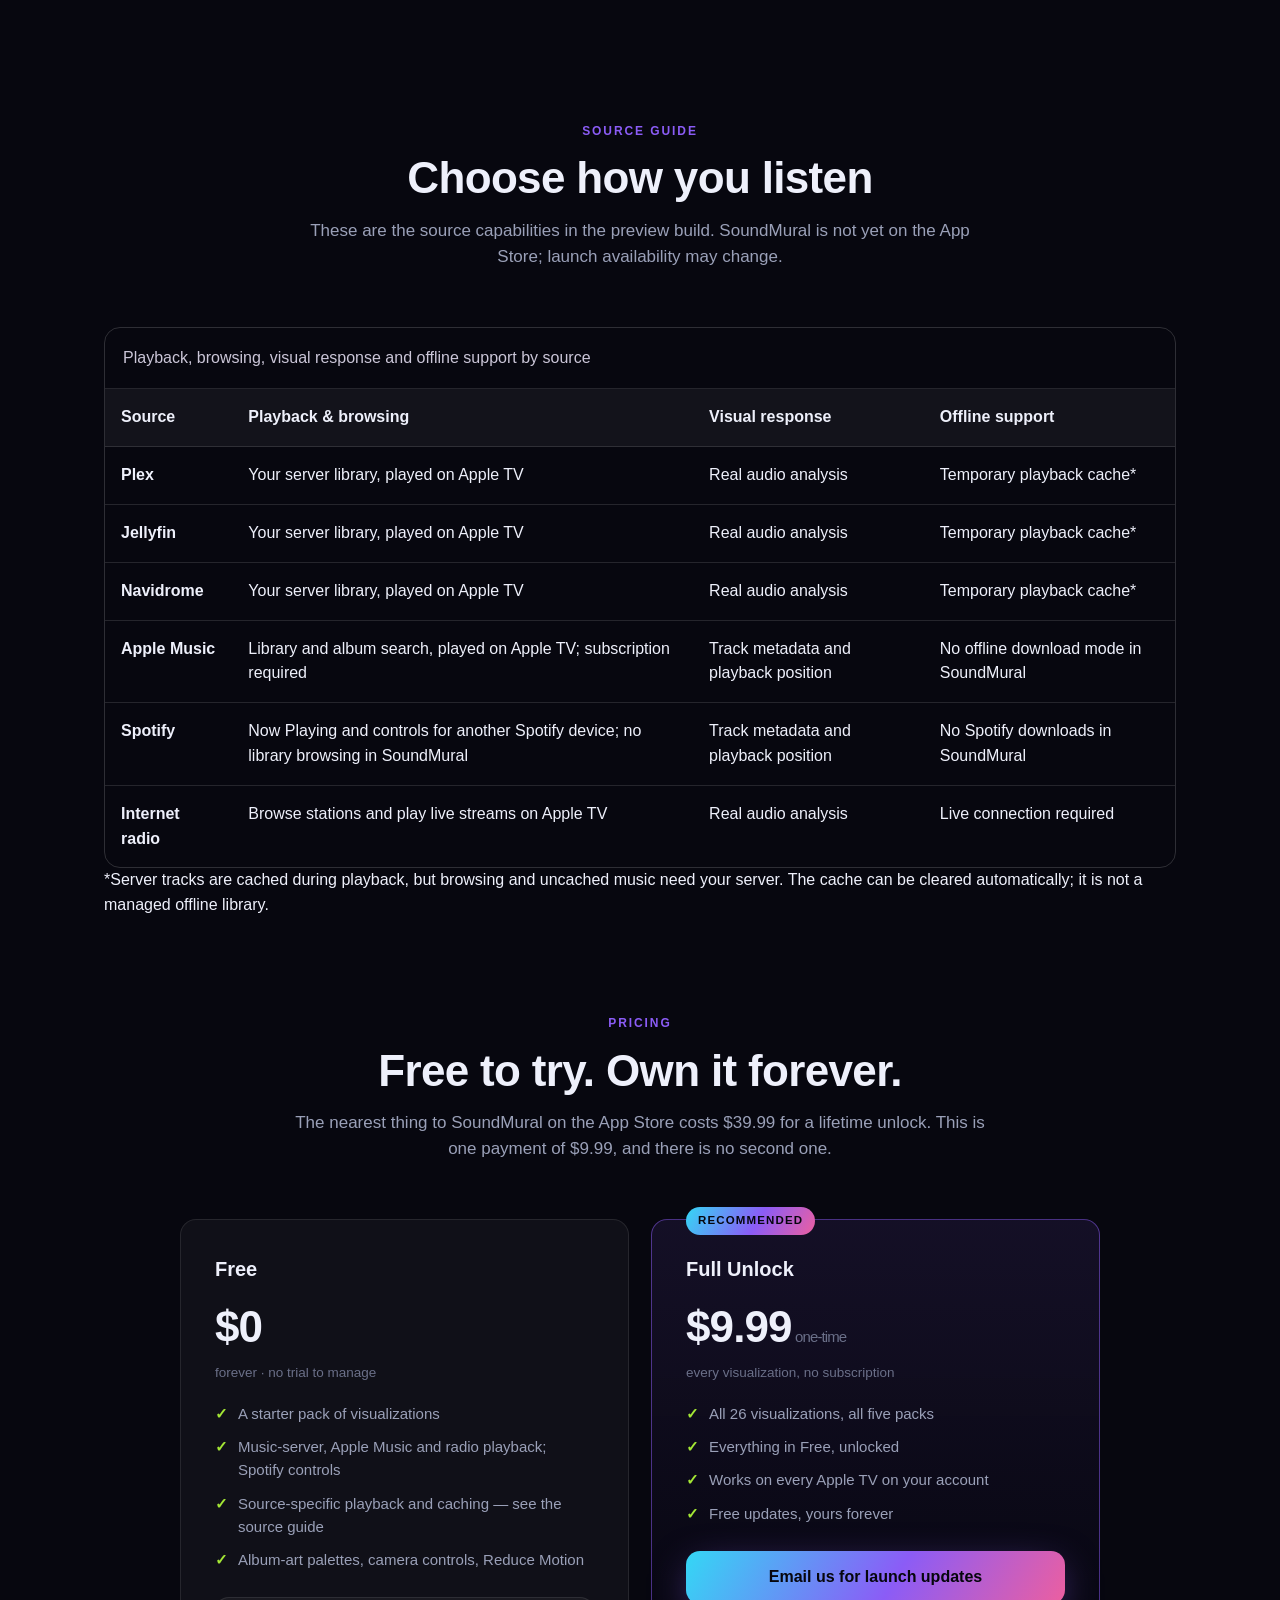
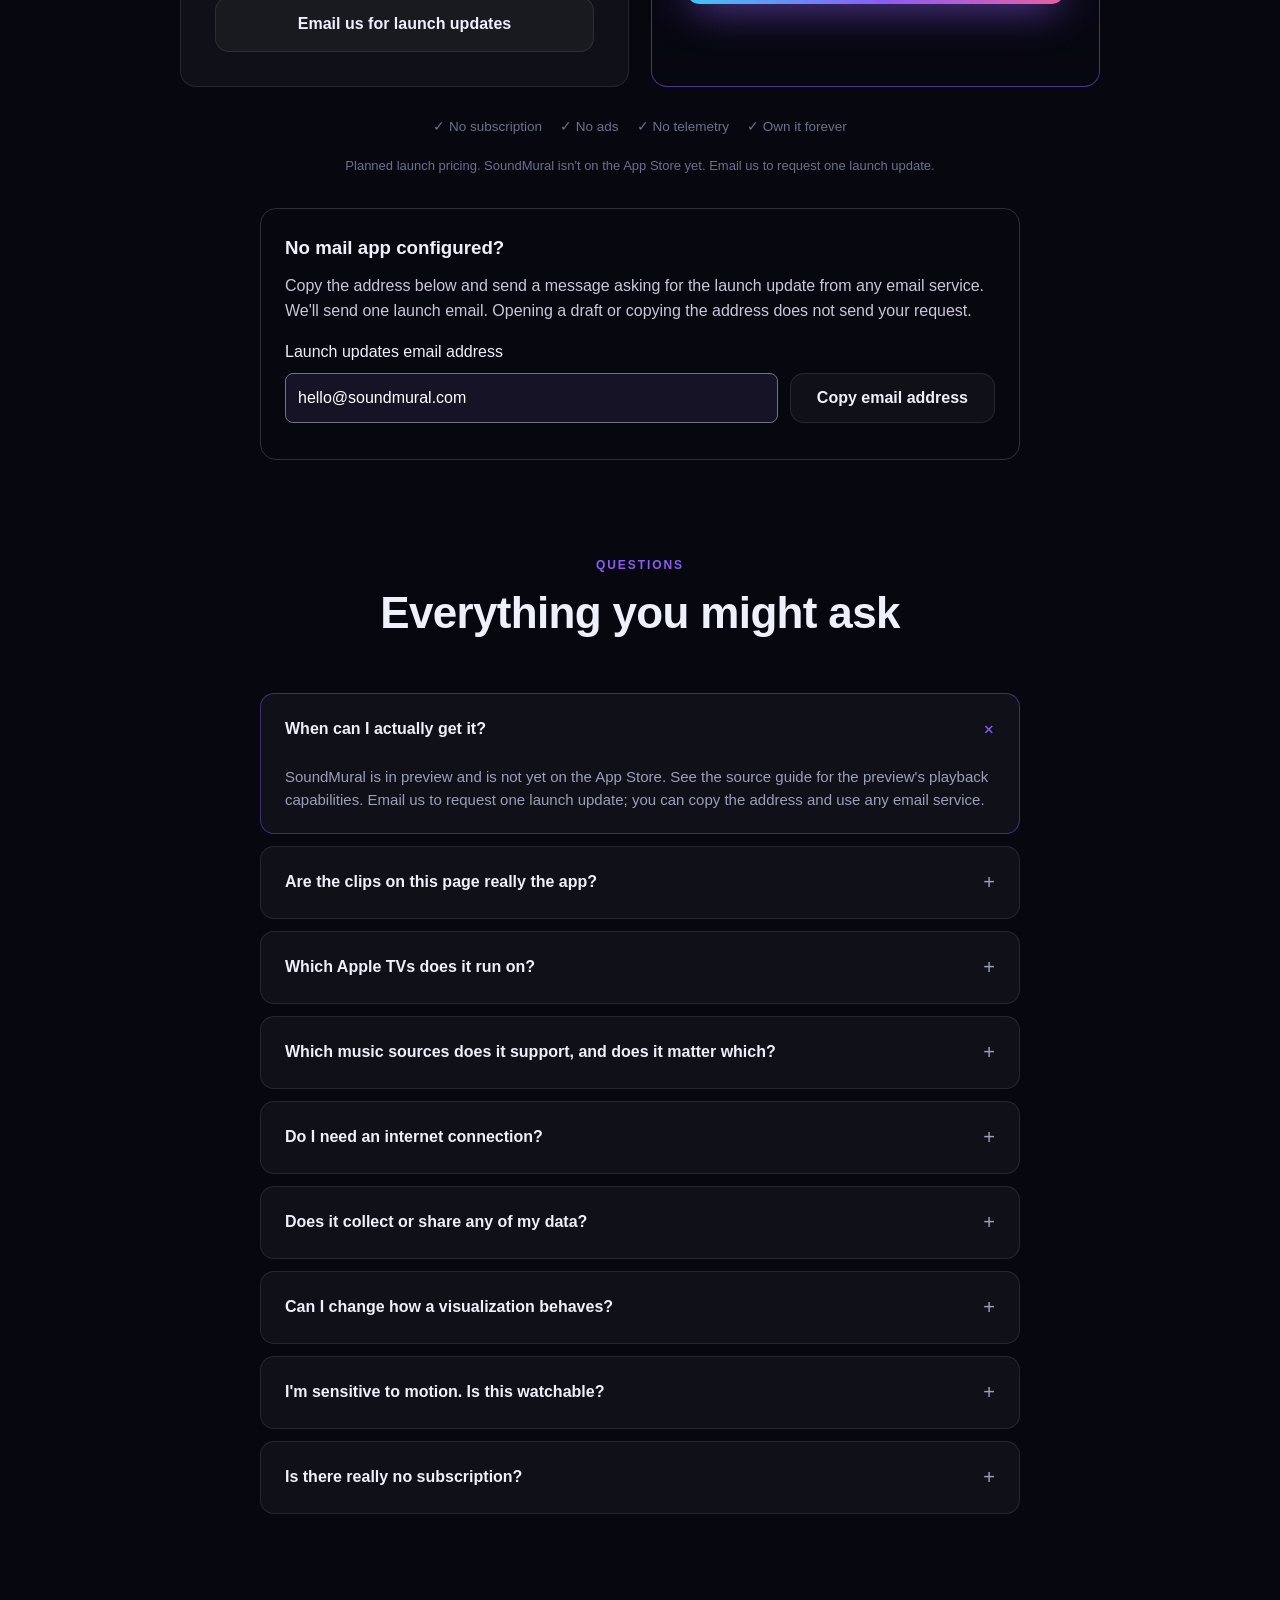
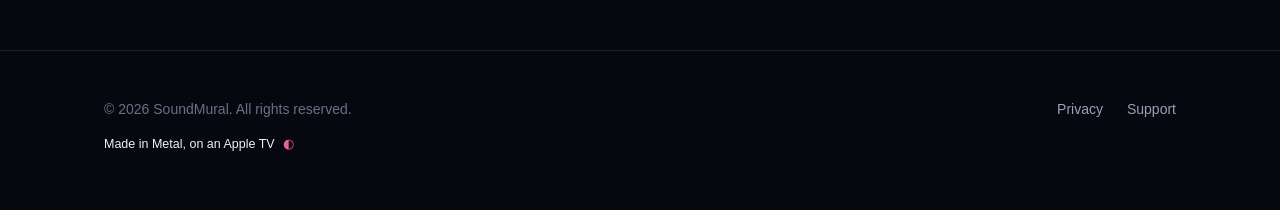
==== commit 0a47e017: "Use existing hero posters and pause background pseudo-elements" ====
--- a/index.html
+++ b/index.html
@@ -220,7 +220,7 @@
   .motion-controls{display:flex;align-items:center;justify-content:center;gap:16px;flex-wrap:wrap;margin:24px 0}
   .video-play{position:absolute;z-index:5;left:50%;top:50%;transform:translate(-50%,-50%);border:1px solid #fff;border-radius:999px;padding:12px 20px;background:#171326;color:#fff;font:inherit;cursor:pointer}
   button:focus-visible,input:focus-visible,.source-table:focus-visible{outline:3px solid #a8edff;outline-offset:5px}
-  .animations-paused *{animation-play-state:paused!important;scroll-behavior:auto!important}
+  .animations-paused *,.animations-paused *::before,.animations-paused *::after{animation-play-state:paused!important;scroll-behavior:auto!important}
   .source-table{overflow-x:auto;border:1px solid rgba(255,255,255,.16);border-radius:16px}
   .source-table table{width:100%;border-collapse:collapse;text-align:left;min-width:700px}
   .source-table caption{text-align:left;padding:18px;color:#cbc6d8}
@@ -313,8 +313,8 @@
       </div>
       <div class="card">
         <div class="ic">◯</div>
-        <h3>Offline, and private by design</h3>
-        <p>Anything you download plays with no network at all. Connections to your server are TLS-first, nothing you play is uploaded, and the app collects <b>no telemetry</b> and tracks <b>no data</b>. There is no SoundMural account, because there is no SoundMural server.</p>
+        <h3>Your server, your music</h3>
+        <p>Music-server playback can stay on your home network when your server is reachable. Tracks are cached temporarily during playback; the cache is not a managed offline library. Apple Music, Spotify and radio depend on their respective services.</p>
       </div>
     </div>
   </div>
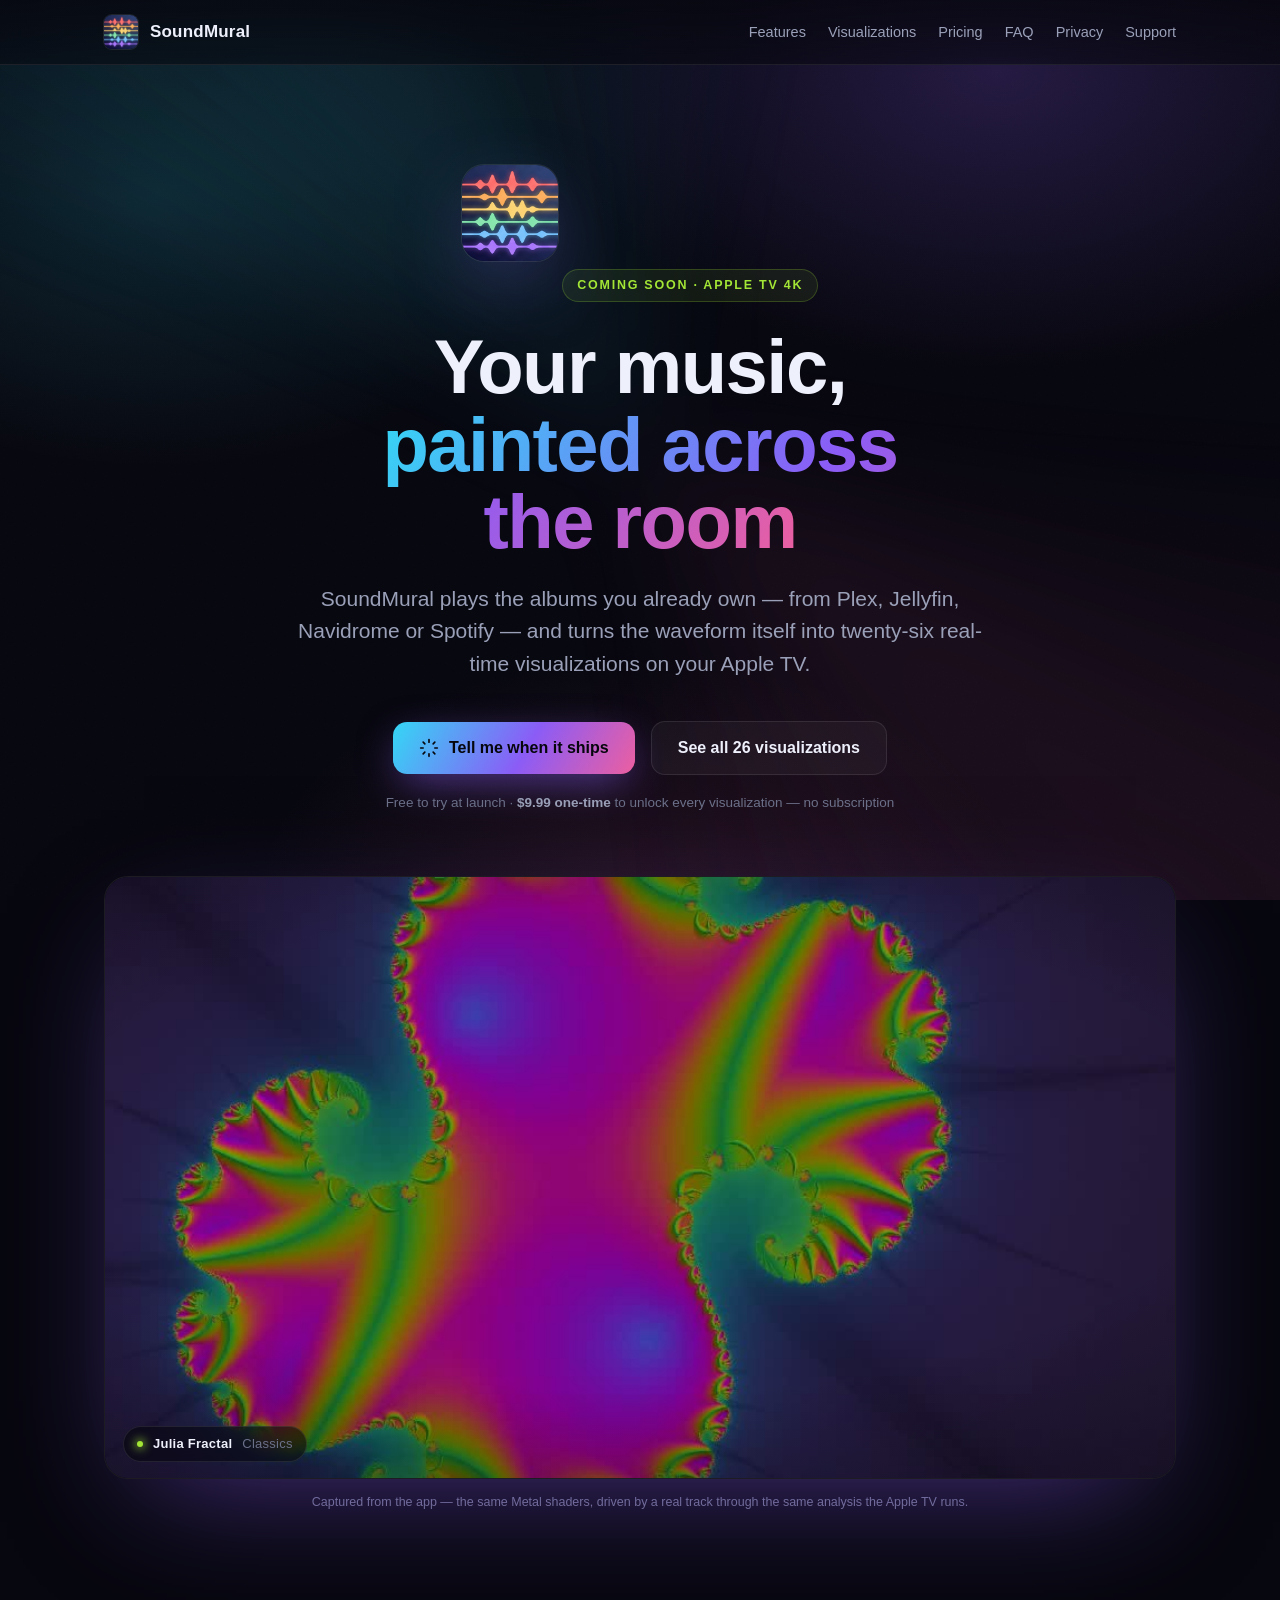
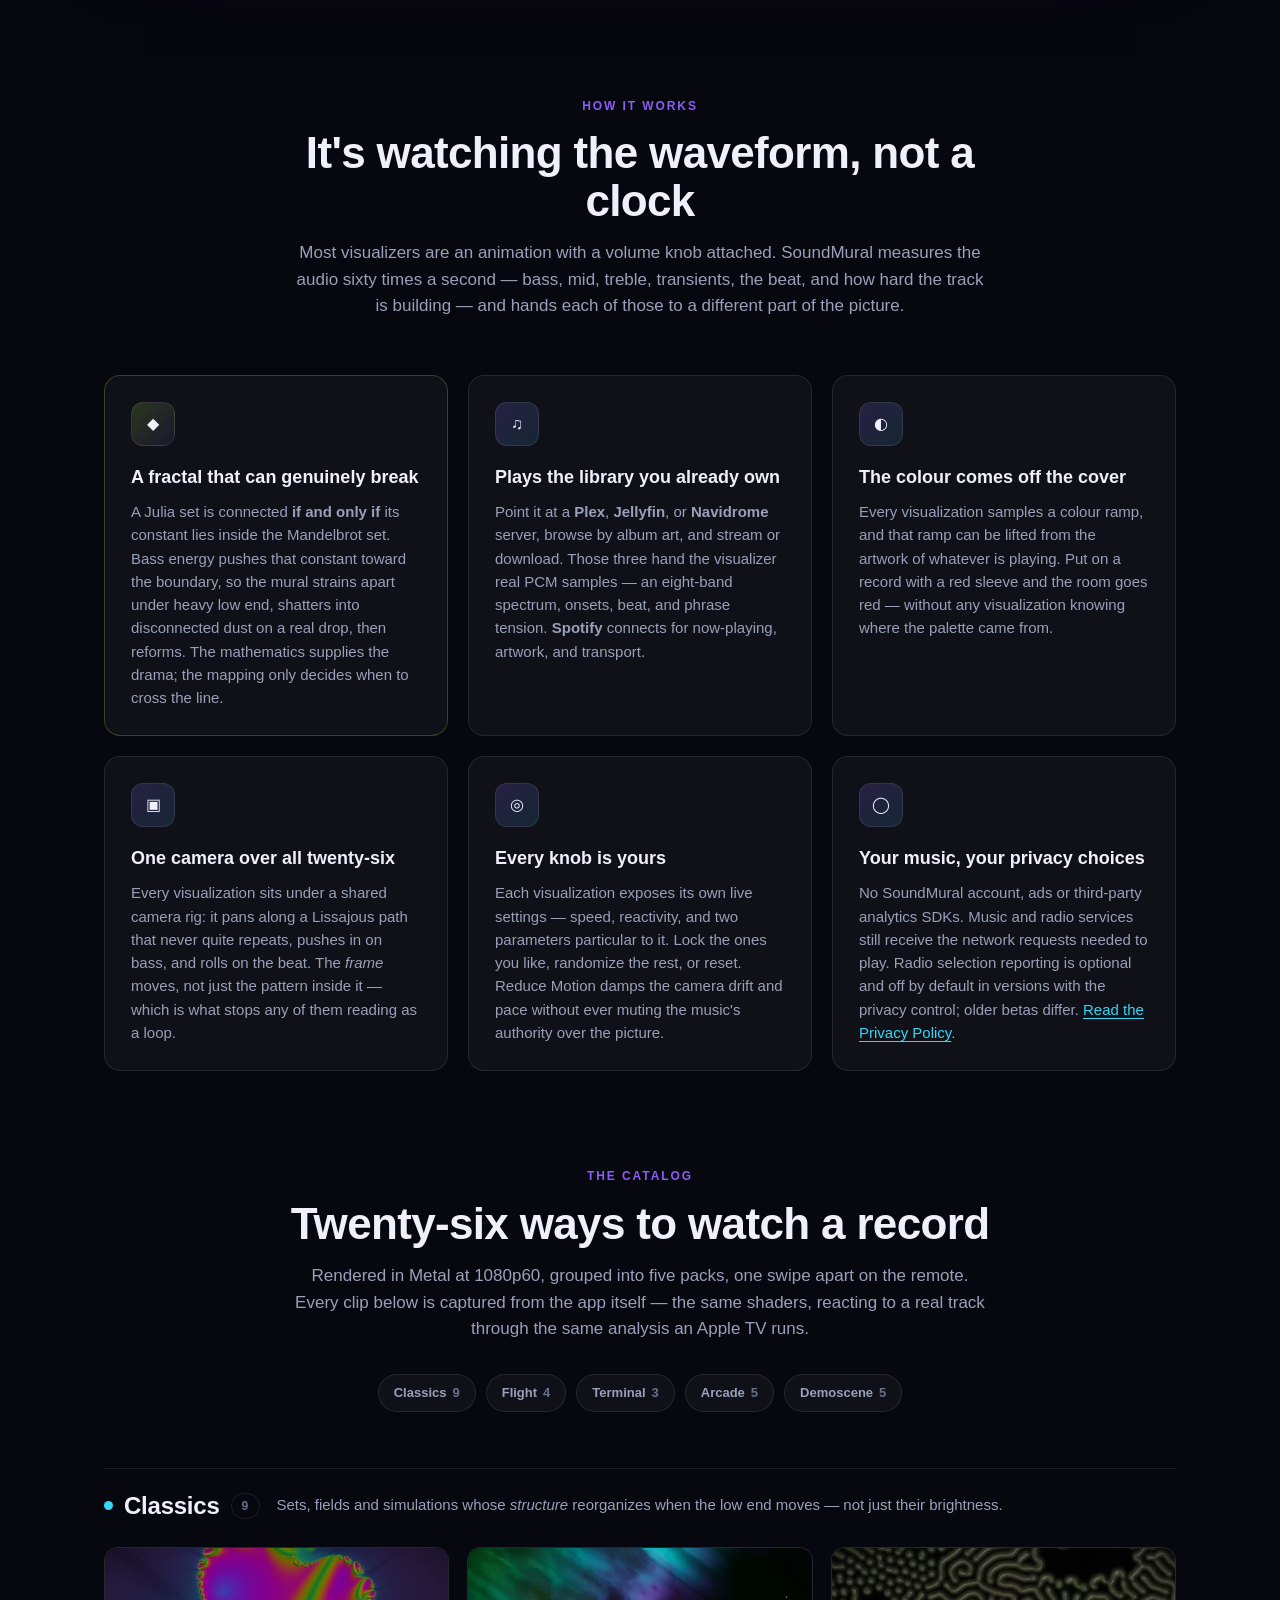
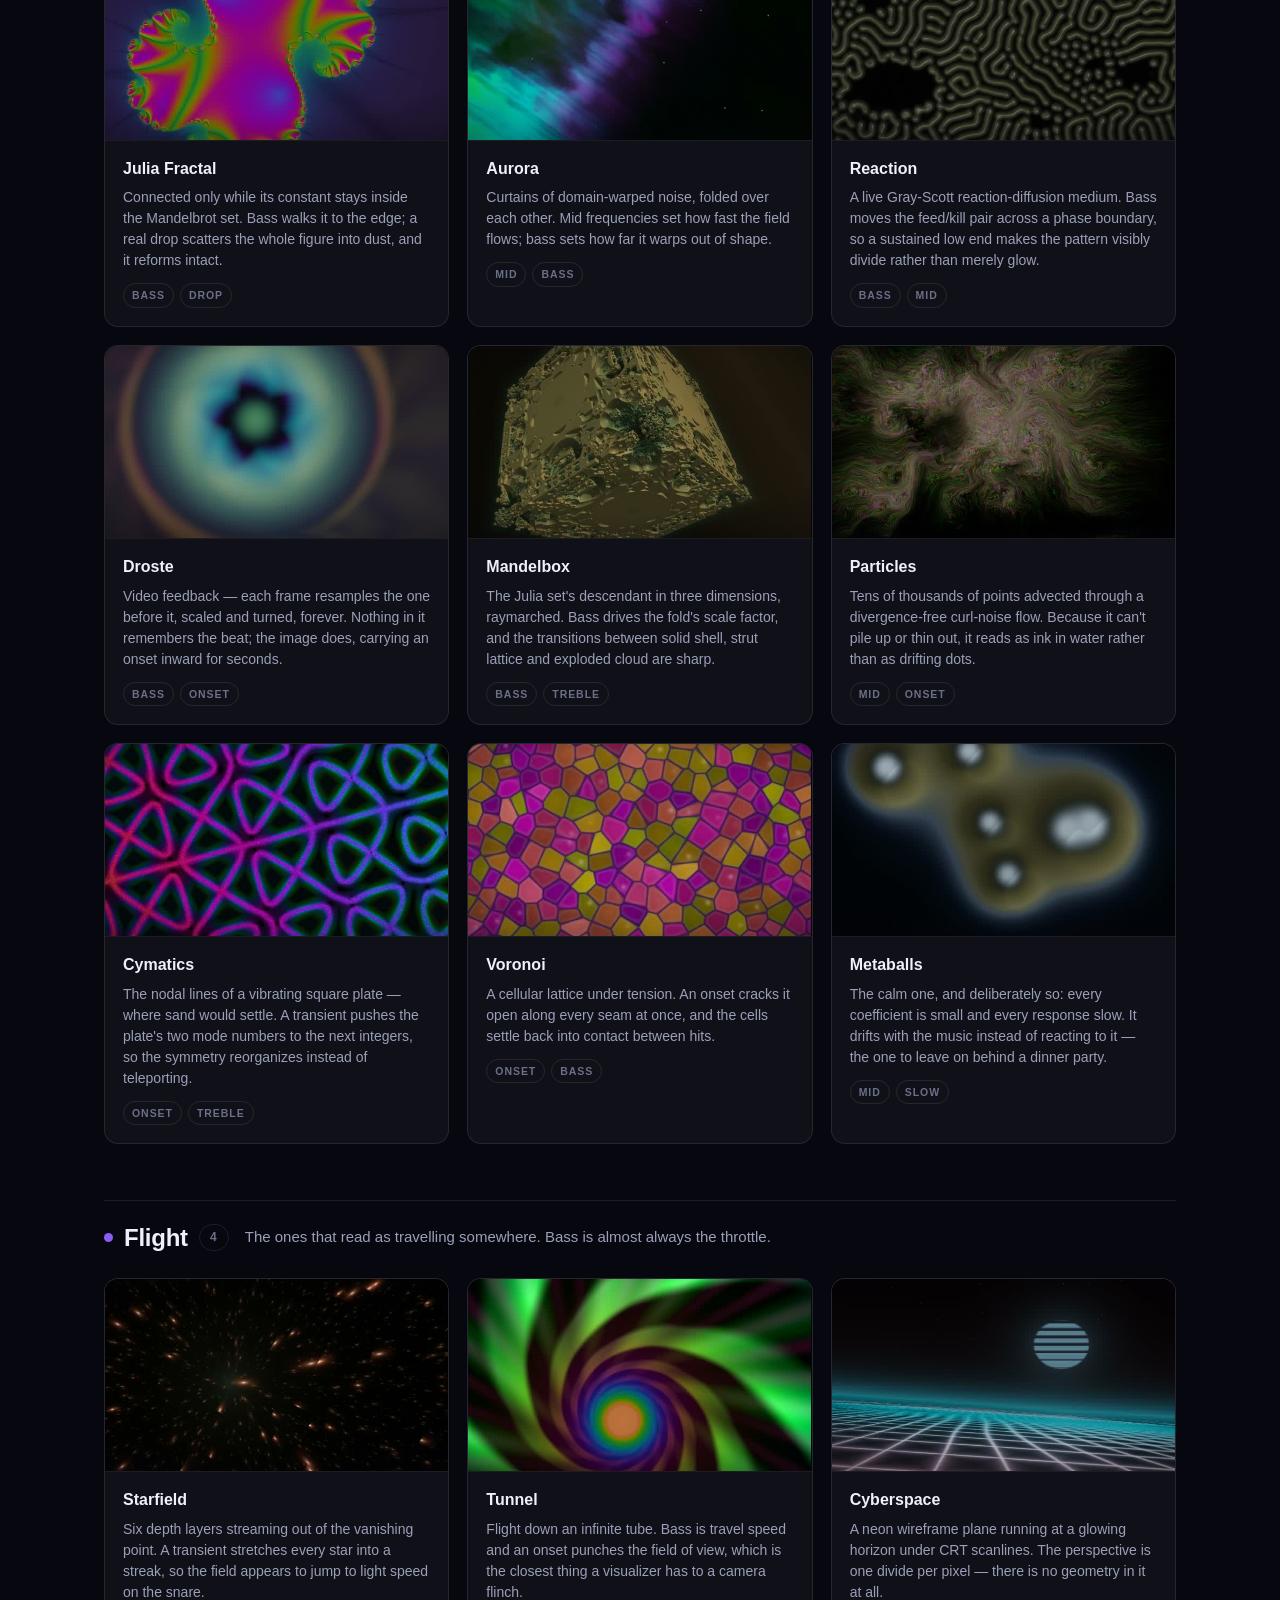
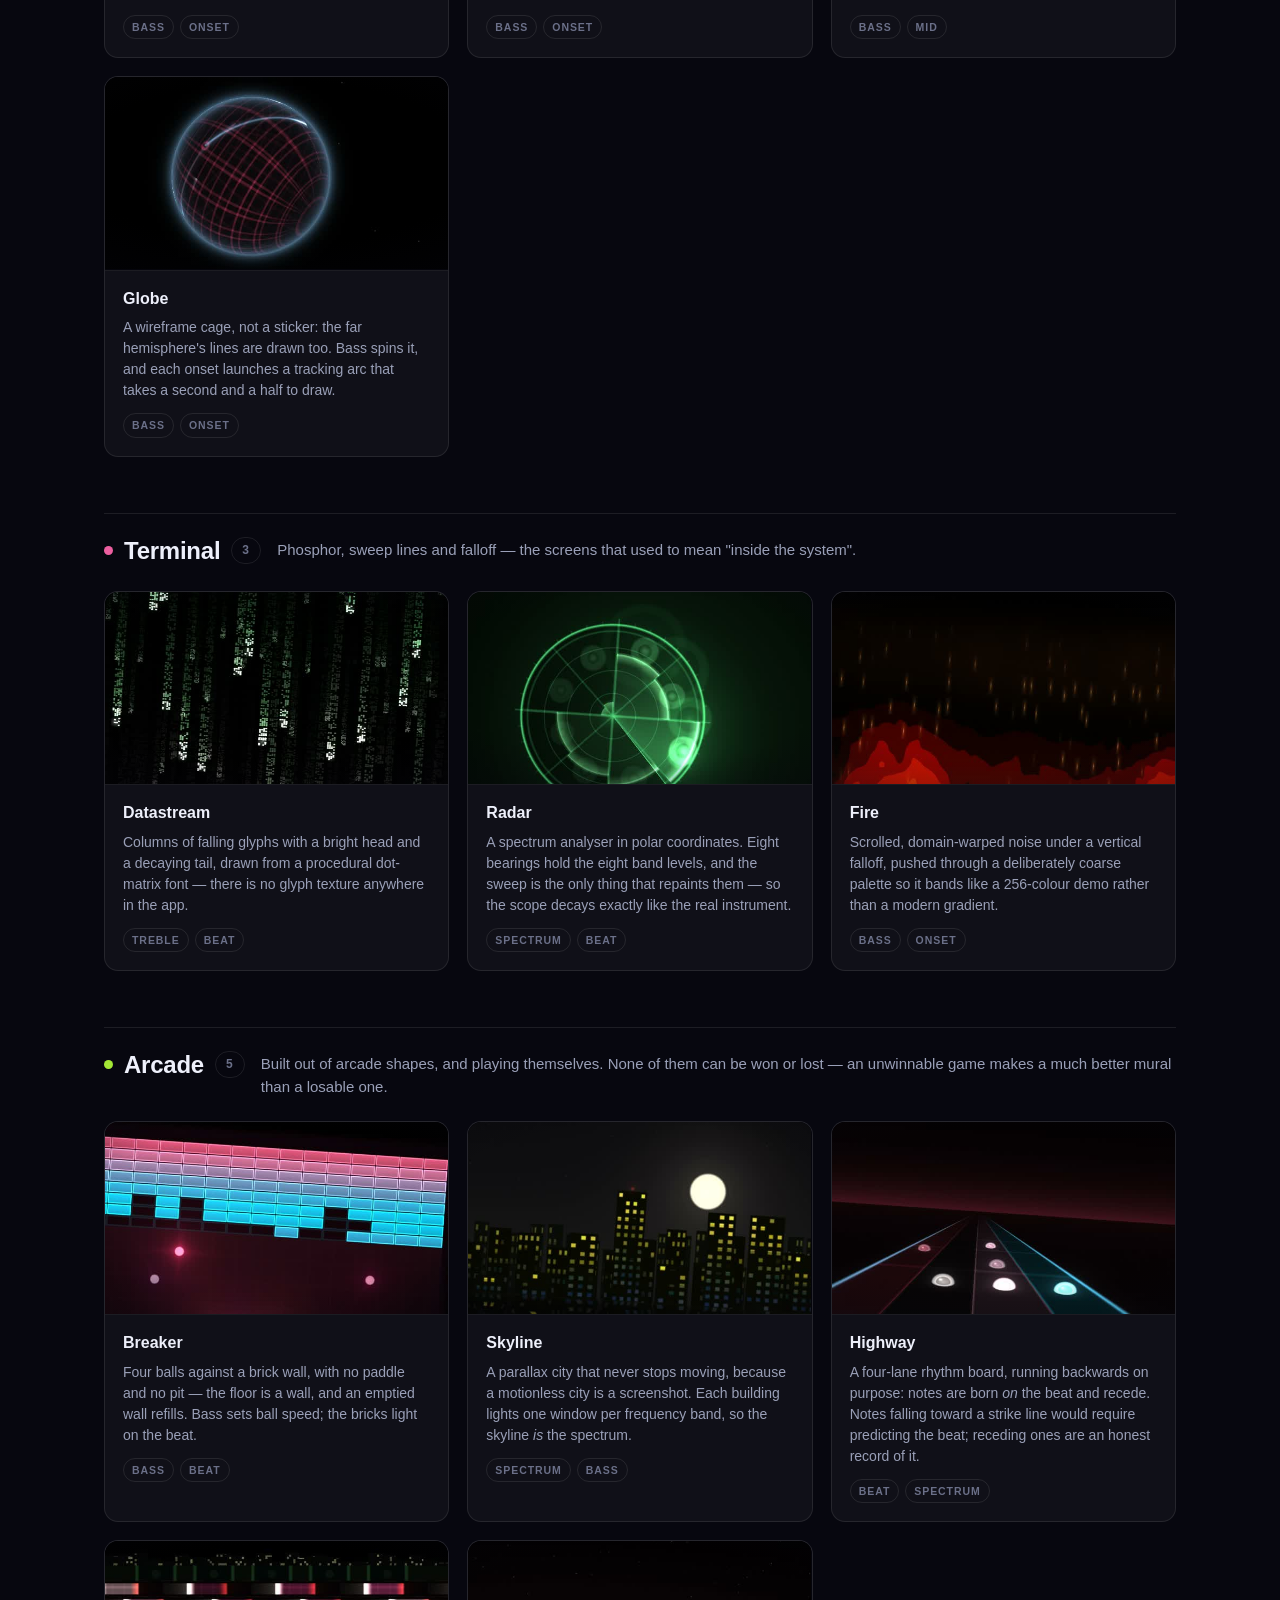
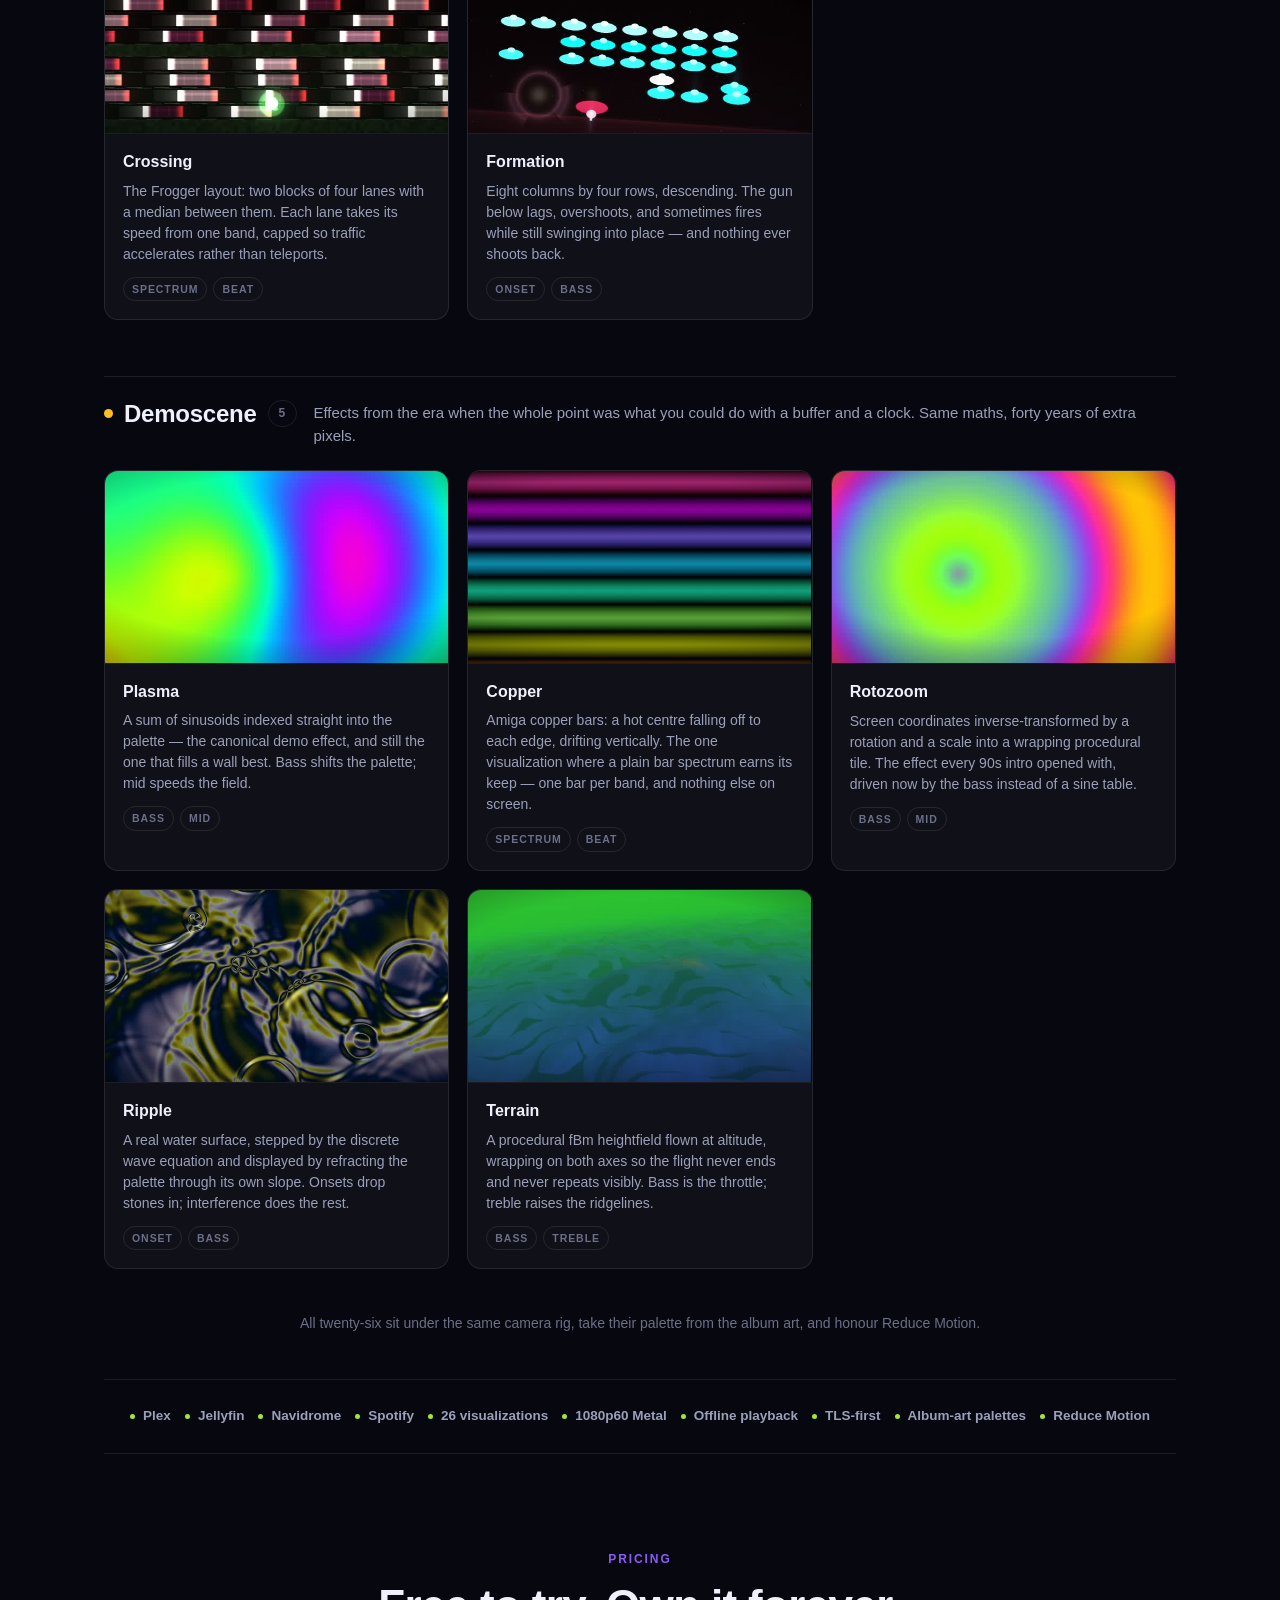
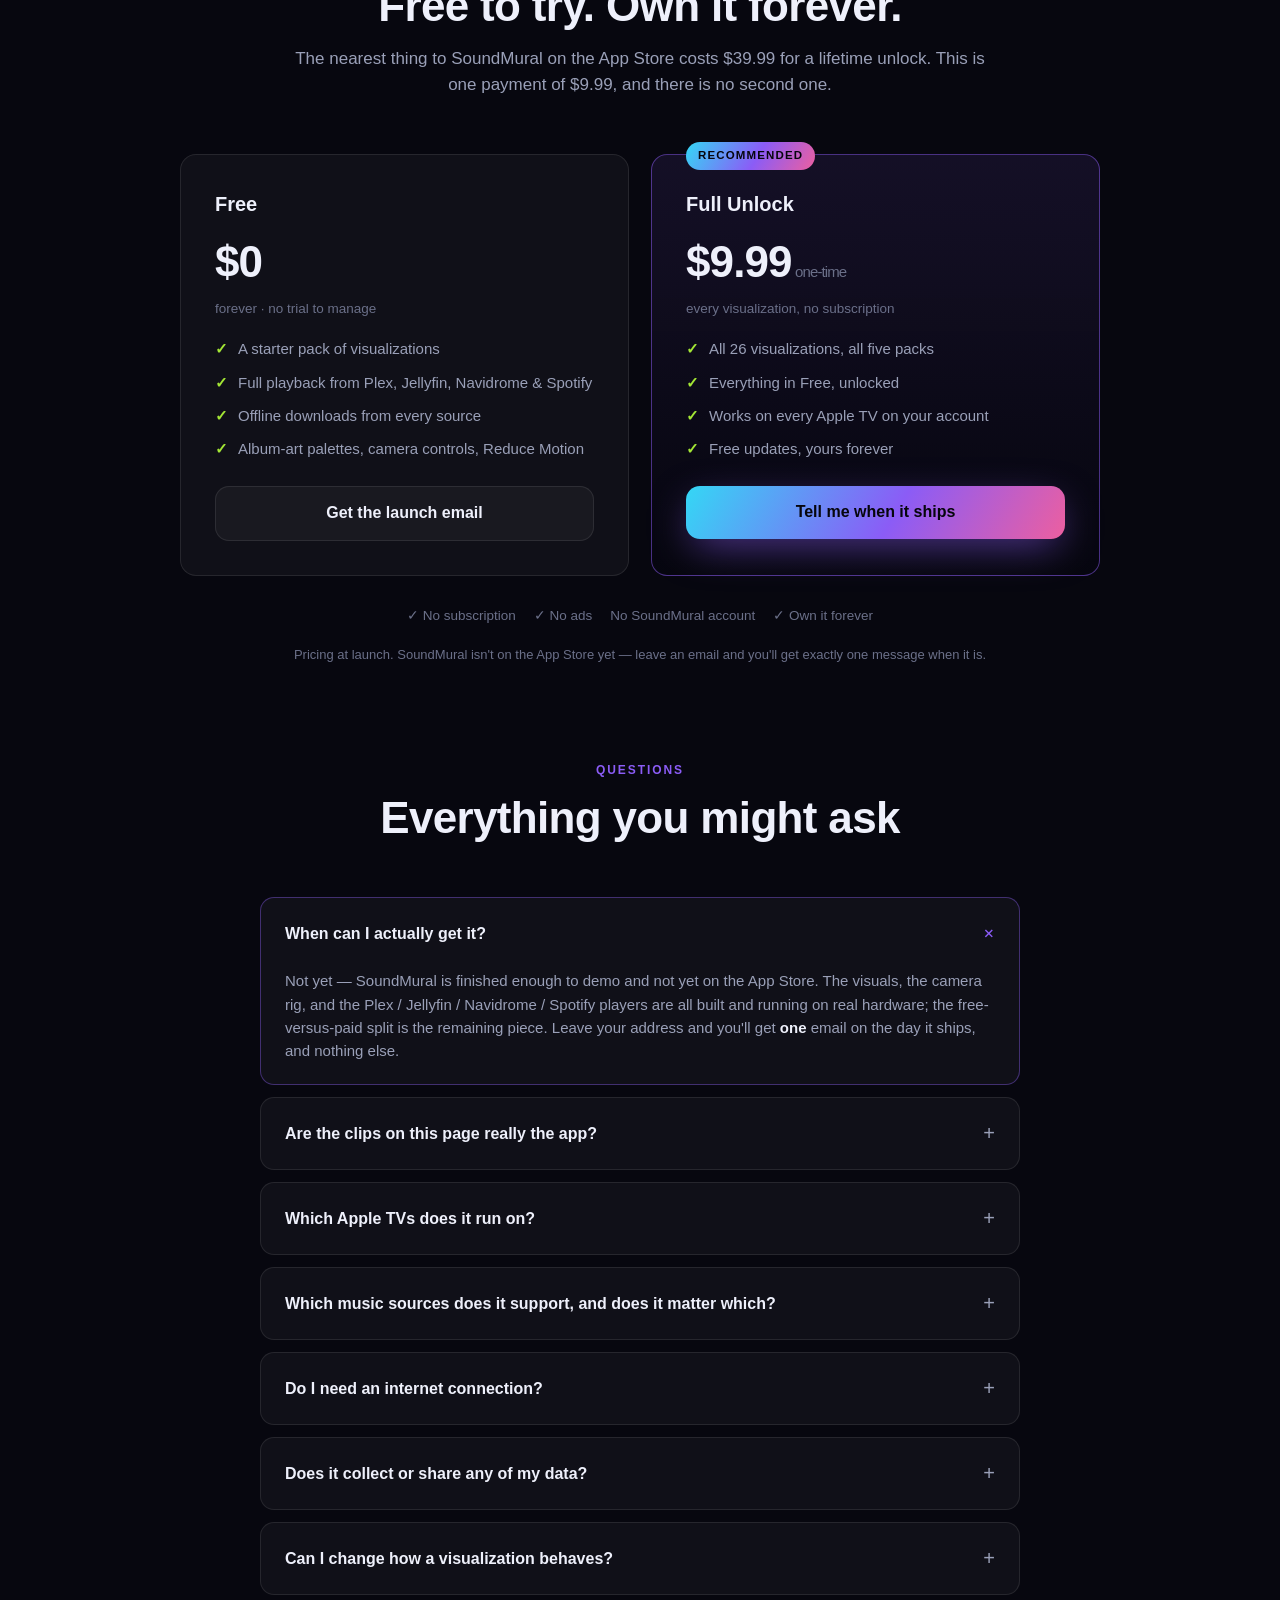
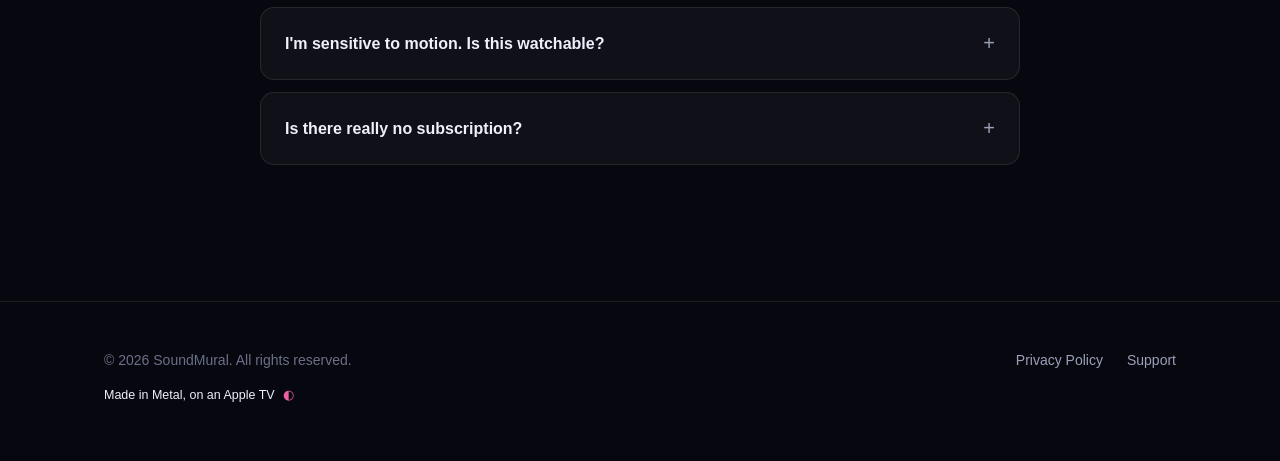
==== commit d6661103: "feat: add public privacy and support pages" ====
--- a/index.html
+++ b/index.html
@@ -3,7 +3,7 @@
 <head>
 <meta charset="UTF-8" />
 <meta name="viewport" content="width=device-width, initial-scale=1.0" />
-<meta name="description" content="SoundMural brings 26 real-time visualizations to Apple TV. Play your server library, Apple Music or internet radio, or follow Spotify playback. Audio-driven and metadata-driven modes vary by source. Coming soon." />
+<meta name="description" content="SoundMural plays the albums you already own — Plex, Jellyfin, Navidrome or Spotify — and turns the actual waveform into 26 real-time visualizations on your Apple TV. Coming soon. Free to try, $9.99 to own, no subscription." />
 <meta name="theme-color" content="#07070f" />
 <title>SoundMural — Your music, painted across the room</title>
 <style>
@@ -34,6 +34,8 @@
   }
   ::selection{background:rgba(139,92,246,.35)}
   a{color:inherit;text-decoration:none}
+  a:focus-visible,summary:focus-visible{outline:3px solid var(--lime);outline-offset:5px;border-radius:3px}
+  .policy-link{color:var(--cyan);text-decoration:underline;text-underline-offset:.2em}
   .wrap{max-width:var(--maxw);margin:0 auto;padding:0 24px}
 
   /* ---------- ambient background ---------- */
@@ -215,22 +217,6 @@
     .aurora::before,.aurora::after{animation:none !important}
     .btn:hover,.card:hover,.viz:hover{transform:none}
   }
-
-  [hidden]{display:none!important}
-  .motion-controls{display:flex;align-items:center;justify-content:center;gap:16px;flex-wrap:wrap;margin:24px 0}
-  .video-play{position:absolute;z-index:5;left:50%;top:50%;transform:translate(-50%,-50%);border:1px solid #fff;border-radius:999px;padding:12px 20px;background:#171326;color:#fff;font:inherit;cursor:pointer}
-  button:focus-visible,input:focus-visible,.source-table:focus-visible{outline:3px solid #a8edff;outline-offset:5px}
-  .animations-paused *,.animations-paused *::before,.animations-paused *::after{animation-play-state:paused!important;scroll-behavior:auto!important}
-  .source-table{overflow-x:auto;border:1px solid rgba(255,255,255,.16);border-radius:16px}
-  .source-table table{width:100%;border-collapse:collapse;text-align:left;min-width:700px}
-  .source-table caption{text-align:left;padding:18px;color:#cbc6d8}
-  .source-table th,.source-table td{padding:16px;border-top:1px solid rgba(255,255,255,.12);vertical-align:top}
-  .source-table thead{background:rgba(255,255,255,.05)}
-  .launch-contact{max-width:760px;margin:32px auto 0;padding:24px;border:1px solid rgba(255,255,255,.16);border-radius:16px}
-  .launch-contact p{margin:12px 0;color:#cbc6d8}
-  .launch-contact label{display:block;margin:16px 0 8px}
-  .email-copy{display:flex;gap:12px;flex-wrap:wrap}
-  .email-copy input{flex:1;min-width:220px;border:1px solid #777184;border-radius:8px;background:#171326;color:#fff;font:inherit;padding:12px}
 </style>
 </head>
 <body>
@@ -240,11 +226,13 @@
 <header>
   <div class="wrap nav">
     <div class="brand"><img src="logo.png" alt="SoundMural" />SoundMural</div>
-    <nav class="nav-links">
+    <nav class="nav-links" aria-label="Main navigation">
       <a href="#features">Features</a>
       <a href="#visuals">Visualizations</a>
       <a href="#pricing">Pricing</a>
       <a href="#faq">FAQ</a>
+      <a href="/privacy/">Privacy</a>
+      <a href="/support/">Support</a>
     </nav>
   </div>
 </header>
@@ -254,20 +242,16 @@
     <img class="logo" src="logo.png" alt="SoundMural app icon" />
     <div class="kicker">Coming soon · Apple TV 4K</div>
     <h1>Your music, <span class="g">painted across the room</span></h1>
-    <p class="sub">Bring your music to the big screen with twenty-six real-time visualizations. Play your server library, Apple Music or internet radio, or follow Spotify playback. <a href="#sources">How the visuals respond depends on your source.</a></p>
+    <p class="sub">SoundMural plays the albums you already own — from Plex, Jellyfin, Navidrome or Spotify — and turns the waveform itself into twenty-six real-time visualizations on your Apple TV.</p>
     <div class="cta-row">
       <a class="btn btn-primary" href="mailto:hello@soundmural.com?subject=Tell%20me%20when%20SoundMural%20ships">
         <svg width="20" height="20" viewBox="0 0 24 24" fill="none" stroke="currentColor" stroke-width="2" stroke-linecap="round" stroke-linejoin="round"><path d="M12 2v3M12 19v3M2 12h3M19 12h3M5 5l2 2M17 17l2 2M19 5l-2 2M7 17l-2 2" /></svg>
-        Email us for launch updates
+        Tell me when it ships
       </a>
       <a class="btn btn-ghost" href="#visuals">See all 26 visualizations</a>
     </div>
-    <p class="note">Free to try at launch · <b>$9.99 one-time</b> to unlock every visualization — no subscription<br />No mail app? <a href="#launch-updates">Copy our email address</a> and send your request from any email service.</p>
-
-    <div class="motion-controls">
-      <button class="btn btn-ghost" type="button" id="animation-toggle" hidden>Pause animations</button>
-      <span id="animation-status" role="status" class="note"></span>
-    </div>
+    <p class="note">Free to try at launch · <b>$9.99 one-time</b> to unlock every visualization — no subscription</p>
+
     <div class="stage" id="stage">
       <video id="hero-video" muted loop playsinline preload="metadata" aria-hidden="true"
              poster="media/hero/julia.jpg"><source id="hero-src" src="media/hero/julia.mp4" type="video/mp4" /></video>
@@ -282,8 +266,8 @@
   <div class="wrap">
     <div class="sec-head">
       <div class="sec-tag">How it works</div>
-      <h2>Music shapes the picture</h2>
-      <p>For music-server playback and internet radio, SoundMural analyses the audio for band energy and transients. Apple Music and Spotify use a musical driver based on track metadata and playback position. Each source gives the picture a different way to move.</p>
+      <h2>It's watching the waveform, not a clock</h2>
+      <p>Most visualizers are an animation with a volume knob attached. SoundMural measures the audio sixty times a second — bass, mid, treble, transients, the beat, and how hard the track is building — and hands each of those to a different part of the picture.</p>
     </div>
     <div class="grid">
       <div class="card feature">
@@ -294,7 +278,7 @@
       <div class="card">
         <div class="ic">♫</div>
         <h3>Plays the library you already own</h3>
-        <p>Connect <b>Plex</b>, <b>Jellyfin</b>, or <b>Navidrome</b>, browse your albums, and play them on Apple TV with real audio analysis. Apple Music adds library playback and search. Spotify shows and controls music playing on your Spotify device.</p>
+        <p>Point it at a <b>Plex</b>, <b>Jellyfin</b>, or <b>Navidrome</b> server, browse by album art, and stream or download. Those three hand the visualizer real PCM samples — an eight-band spectrum, onsets, beat, and phrase tension. <b>Spotify</b> connects for now-playing, artwork, and transport.</p>
       </div>
       <div class="card">
         <div class="ic">◐</div>
@@ -313,8 +297,8 @@
       </div>
       <div class="card">
         <div class="ic">◯</div>
-        <h3>Your server, your music</h3>
-        <p>Music-server playback can stay on your home network when your server is reachable. Tracks are cached temporarily during playback; the cache is not a managed offline library. Apple Music, Spotify and radio depend on their respective services.</p>
+        <h3>Your music, your privacy choices</h3>
+        <p>No SoundMural account, ads or third-party analytics SDKs. Music and radio services still receive the network requests needed to play. Radio selection reporting is optional and off by default in versions with the privacy control; older betas differ. <a class="policy-link" href="/privacy/">Read the Privacy Policy</a>.</p>
       </div>
     </div>
   </div>
@@ -608,35 +592,10 @@
     <p class="note-center">All twenty-six sit under the same camera rig, take their palette from the album art, and honour Reduce Motion.</p>
 
     <div class="specs">
-      <span>Plex</span><span>Jellyfin</span><span>Navidrome</span><span>Apple Music</span><span>Spotify</span><span>Internet radio</span>
-      <span>26 visualizations</span><span>1080p60 Metal</span><span>Source-specific playback</span>
+      <span>Plex</span><span>Jellyfin</span><span>Navidrome</span><span>Spotify</span>
+      <span>26 visualizations</span><span>1080p60 Metal</span><span>Offline playback</span>
       <span>TLS-first</span><span>Album-art palettes</span><span>Reduce Motion</span>
     </div>
-  </div>
-</section>
-
-<section id="sources">
-  <div class="wrap">
-    <div class="sec-head">
-      <div class="sec-tag">Source guide</div>
-      <h2>Choose how you listen</h2>
-      <p>These are the source capabilities in the preview build. SoundMural is not yet on the App Store; launch availability may change.</p>
-    </div>
-    <div class="source-table" tabindex="0" role="region" aria-label="Music source capabilities">
-      <table>
-        <caption>Playback, browsing, visual response and offline support by source</caption>
-        <thead><tr><th scope="col">Source</th><th scope="col">Playback &amp; browsing</th><th scope="col">Visual response</th><th scope="col">Offline support</th></tr></thead>
-        <tbody>
-          <tr><th scope="row">Plex</th><td>Your server library, played on Apple TV</td><td>Real audio analysis</td><td>Temporary playback cache*</td></tr>
-          <tr><th scope="row">Jellyfin</th><td>Your server library, played on Apple TV</td><td>Real audio analysis</td><td>Temporary playback cache*</td></tr>
-          <tr><th scope="row">Navidrome</th><td>Your server library, played on Apple TV</td><td>Real audio analysis</td><td>Temporary playback cache*</td></tr>
-          <tr><th scope="row">Apple Music</th><td>Library and album search, played on Apple TV; subscription required</td><td>Track metadata and playback position</td><td>No offline download mode in SoundMural</td></tr>
-          <tr><th scope="row">Spotify</th><td>Now Playing and controls for another Spotify device; no library browsing in SoundMural</td><td>Track metadata and playback position</td><td>No Spotify downloads in SoundMural</td></tr>
-          <tr><th scope="row">Internet radio</th><td>Browse stations and play live streams on Apple TV</td><td>Real audio analysis</td><td>Live connection required</td></tr>
-        </tbody>
-      </table>
-    </div>
-    <p class="note">*Server tracks are cached during playback, but browsing and uncached music need your server. The cache can be cleared automatically; it is not a managed offline library.</p>
   </div>
 </section>
 
@@ -655,11 +614,11 @@
         <div class="pmt">forever · no trial to manage</div>
         <ul>
           <li>A starter pack of visualizations</li>
-          <li>Music-server, Apple Music and radio playback; Spotify controls</li>
-          <li>Source-specific playback and caching — see the source guide</li>
+          <li>Full playback from Plex, Jellyfin, Navidrome &amp; Spotify</li>
+          <li>Offline downloads from every source</li>
           <li>Album-art palettes, camera controls, Reduce Motion</li>
         </ul>
-        <a class="btn btn-ghost" href="mailto:hello@soundmural.com?subject=Tell%20me%20when%20SoundMural%20ships">Email us for launch updates</a>
+        <a class="btn btn-ghost" href="mailto:hello@soundmural.com?subject=Tell%20me%20when%20SoundMural%20ships">Get the launch email</a>
       </div>
       <div class="tier paid">
         <div class="badge">Recommended</div>
@@ -672,26 +631,16 @@
           <li>Works on every Apple TV on your account</li>
           <li>Free updates, yours forever</li>
         </ul>
-        <a class="btn btn-primary" href="mailto:hello@soundmural.com?subject=Tell%20me%20when%20SoundMural%20ships">Email us for launch updates</a>
+        <a class="btn btn-primary" href="mailto:hello@soundmural.com?subject=Tell%20me%20when%20SoundMural%20ships">Tell me when it ships</a>
       </div>
     </div>
     <div class="trust">
       <span>✓ No subscription</span>
       <span>✓ No ads</span>
-      <span>✓ No telemetry</span>
+      <span>No SoundMural account</span>
       <span>✓ Own it forever</span>
     </div>
-    <p class="price-note">Planned launch pricing. SoundMural isn't on the App Store yet. Email us to request one launch update.</p>
-    <div class="launch-contact" id="launch-updates">
-      <h3>No mail app configured?</h3>
-      <p>Copy the address below and send a message asking for the launch update from any email service. We'll send one launch email. Opening a draft or copying the address does not send your request.</p>
-      <label for="launch-email-address">Launch updates email address</label>
-      <div class="email-copy">
-        <input id="launch-email-address" type="text" value="hello@soundmural.com" readonly />
-        <button class="btn btn-ghost" type="button" id="copy-launch-email" hidden>Copy email address</button>
-      </div>
-      <p id="launch-email-status" role="status" class="note"></p>
-    </div>
+    <p class="price-note">Pricing at launch. SoundMural isn't on the App Store yet — leave an email and you'll get exactly one message when it is.</p>
   </div>
 </section>
 
@@ -704,7 +653,7 @@
     <div class="faq">
       <details open>
         <summary>When can I actually get it?</summary>
-        <div class="a">SoundMural is in preview and is not yet on the App Store. See the <a href="#sources">source guide</a> for the preview's playback capabilities. <a href="#launch-updates">Email us to request one launch update</a>; you can copy the address and use any email service.</div>
+        <div class="a">Not yet — SoundMural is finished enough to demo and not yet on the App Store. The visuals, the camera rig, and the Plex / Jellyfin / Navidrome / Spotify players are all built and running on real hardware; the free-versus-paid split is the remaining piece. Leave your address and you'll get <b>one</b> email on the day it ships, and nothing else.</div>
       </details>
       <details>
         <summary>Are the clips on this page really the app?</summary>
@@ -716,15 +665,15 @@
       </details>
       <details>
         <summary>Which music sources does it support, and does it matter which?</summary>
-        <div class="a">Yes. Music-server playback and radio provide audio for analysis. Apple Music and Spotify use track metadata and playback position, without access to raw audio samples. Spotify controls playback on another device and does not provide in-app library browsing. The <a href="#sources">source guide</a> lists playback and offline support separately.</div>
+        <div class="a">It matters a great deal. <b>Plex</b>, <b>Jellyfin</b> and <b>Navidrome</b> stream audio the app can actually analyse, giving the visualizer all twelve measured features — eight-band spectrum, onsets, beat, and the tension that builds across a phrase. <b>Spotify</b> works for browsing, now-playing, artwork and transport, but DRM means no app may touch its audio, so those visuals run on a musical driver derived from the track's own metadata rather than real samples.</div>
       </details>
       <details>
         <summary>Do I need an internet connection?</summary>
-        <div class="a">It depends on the source. Your own music server can work over your home network without public internet, but it must be reachable for browsing and uncached tracks. Temporary playback caching is not a guaranteed offline library. Apple Music, Spotify integration and live radio need their respective services; SoundMural does not download their catalogs for offline use.</div>
+        <div class="a">No. Anything you <b>download</b> to the TV plays fully offline. Streaming works anywhere your own server is reachable — usually your home network. SoundMural has no cloud service of its own to be offline from.</div>
       </details>
       <details>
         <summary>Does it collect or share any of my data?</summary>
-        <div class="a">No. Connections to your music server are <b>TLS-first</b>, nothing you play is uploaded, and the app collects <b>no telemetry</b> and tracks <b>no data</b>. There's no account to make. Spotify uses the system's standard browser sign-in, exactly like Apple's own Music app, and the token stays on the device.</div>
+        <div class="a">There is no SoundMural account or developer-operated listening-history or analytics backend. Music providers, radio directories, station streams and artwork hosts still receive requests and your IP address. In versions with <b>Share Station Selections</b>, reporting a chosen station ID to radio-browser.info is <b>off by default</b> and can be enabled in Settings → About → Privacy Policy. Turning it off stops future reports, not records already sent. <b>TestFlight build 20 and older versions without the control may report automatically when you tune</b>; update to a version with the control and leave it off, or do not use radio in the older version to avoid those reports. Some visualization preferences may sync through your iCloud; the reporting choice stays on this device. <a class="policy-link" href="/privacy/">Read the full Privacy Policy</a>.</div>
       </details>
       <details>
         <summary>Can I change how a visualization behaves?</summary>
@@ -745,14 +694,86 @@
 <footer>
   <div class="wrap foot">
     <div>© <span id="yr">2026</span> SoundMural. All rights reserved.</div>
-    <div class="cols">
-      <a href="mailto:privacy@soundmural.com">Privacy</a>
-      <a href="mailto:hello@soundmural.com">Support</a>
-    </div>
+    <nav class="cols" aria-label="Footer navigation">
+      <a href="/privacy/">Privacy Policy</a>
+      <a href="/support/">Support</a>
+    </nav>
   </div>
   <div class="wrap made">Made in Metal, on an Apple TV <span>◐</span></div>
 </footer>
 
-<script src="site.js" defer></script>
+<script>
+(function(){
+"use strict";
+var yr=document.getElementById('yr'); if(yr) yr.textContent=new Date().getFullYear();
+
+var REDUCED = window.matchMedia && window.matchMedia('(prefers-reduced-motion: reduce)').matches;
+
+/* Each clip is a real capture, so the page's whole job here is to not
+   download 26 of them at once: preload="none" in the markup, and nothing
+   plays until it is actually on screen. Under Reduce Motion nothing plays
+   at all and the poster frame stands in — a still of the real thing beats
+   a damped animation of a fake one. */
+var clips=[].slice.call(document.querySelectorAll('.viz video'));
+
+function play(v){
+  if(REDUCED) return;
+  if(v.preload==='none'){ v.preload='auto'; v.load(); }
+  var p=v.play();
+  /* Autoplay can still be refused (Low Power Mode, data saver). The poster
+     is already showing, so there is nothing to fall back to. */
+  if(p&&p.catch) p.catch(function(){});
+}
+
+if('IntersectionObserver' in window){
+  var io=new IntersectionObserver(function(entries){
+    entries.forEach(function(e){
+      var v=e.target;
+      if(e.isIntersecting) play(v); else if(!v.paused) v.pause();
+    });
+  },{rootMargin:'200px 0px',threshold:0.1});
+  clips.forEach(function(v){io.observe(v);});
+} else {
+  clips.forEach(play);
+}
+
+document.addEventListener('visibilitychange',function(){
+  if(document.hidden) clips.forEach(function(v){ if(!v.paused) v.pause(); });
+});
+
+/* The hero cycles three of them, loading each only when its turn comes so
+   the first paint costs one clip rather than three. */
+var HERO=[['julia','Julia Fractal','Classics'],
+          ['cyberspace','Cyberspace','Flight'],
+          ['skyline','Skyline','Arcade']];
+var hero=document.getElementById('hero-video'),
+    heroSrc=document.getElementById('hero-src'),
+    heroName=document.getElementById('hero-name'),
+    heroPack=document.getElementById('hero-pack'),
+    heroIdx=0;
+
+if(hero&&!REDUCED){
+  play(hero);
+  /* Advance on the clip's own loop rather than a timer, so the cut always
+     lands at the end of a loop instead of mid-phrase. */
+  var loops=0;
+  hero.addEventListener('timeupdate',function(){
+    if(hero.duration&&hero.currentTime<0.2&&hero.dataset.turned!=='1'){
+      hero.dataset.turned='1';
+      if(++loops>=2){ loops=0; next(); }
+    }
+    if(hero.currentTime>0.4) hero.dataset.turned='0';
+  });
+  var next=function(){
+    heroIdx=(heroIdx+1)%HERO.length;
+    var e=HERO[heroIdx];
+    heroSrc.src='media/hero/'+e[0]+'.mp4';
+    hero.load(); play(hero);
+    heroName.textContent=e[1];
+    heroPack.textContent=e[2];
+  };
+}
+})();
+</script>
 </body>
 </html>
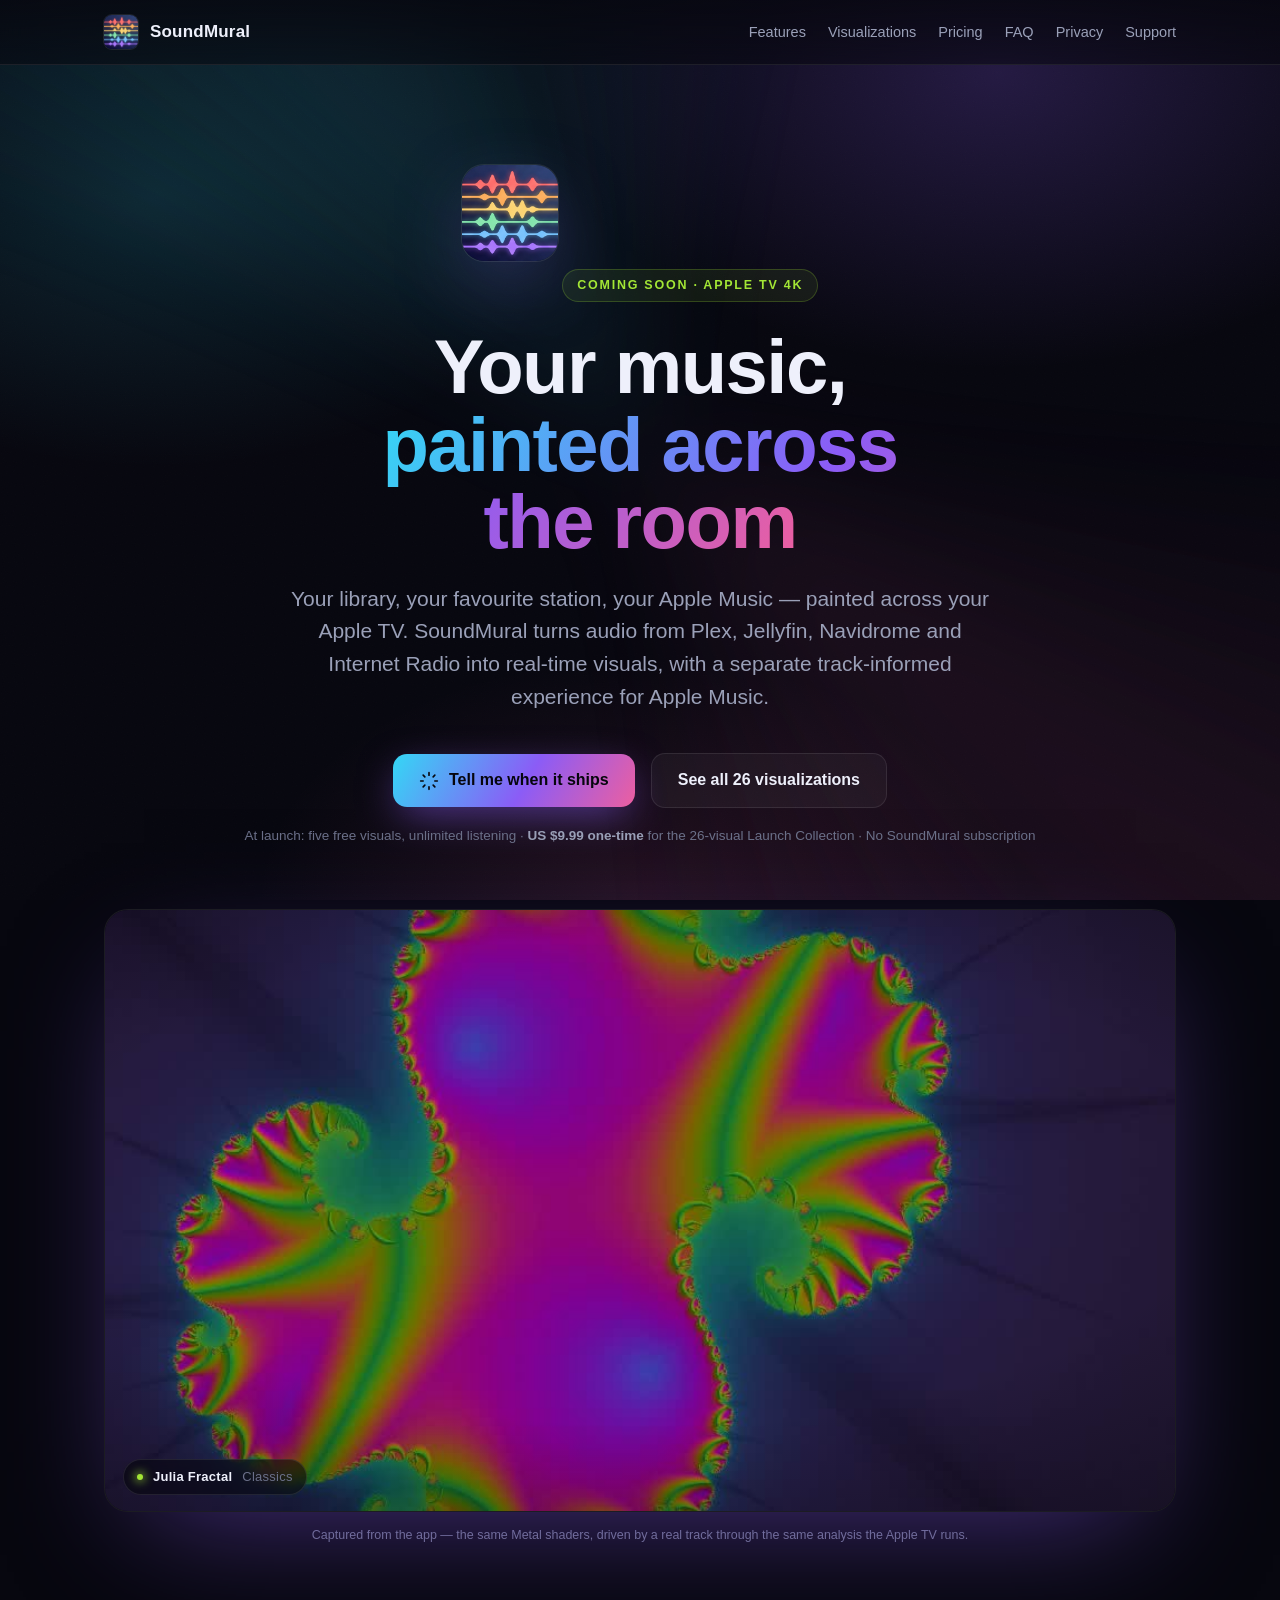
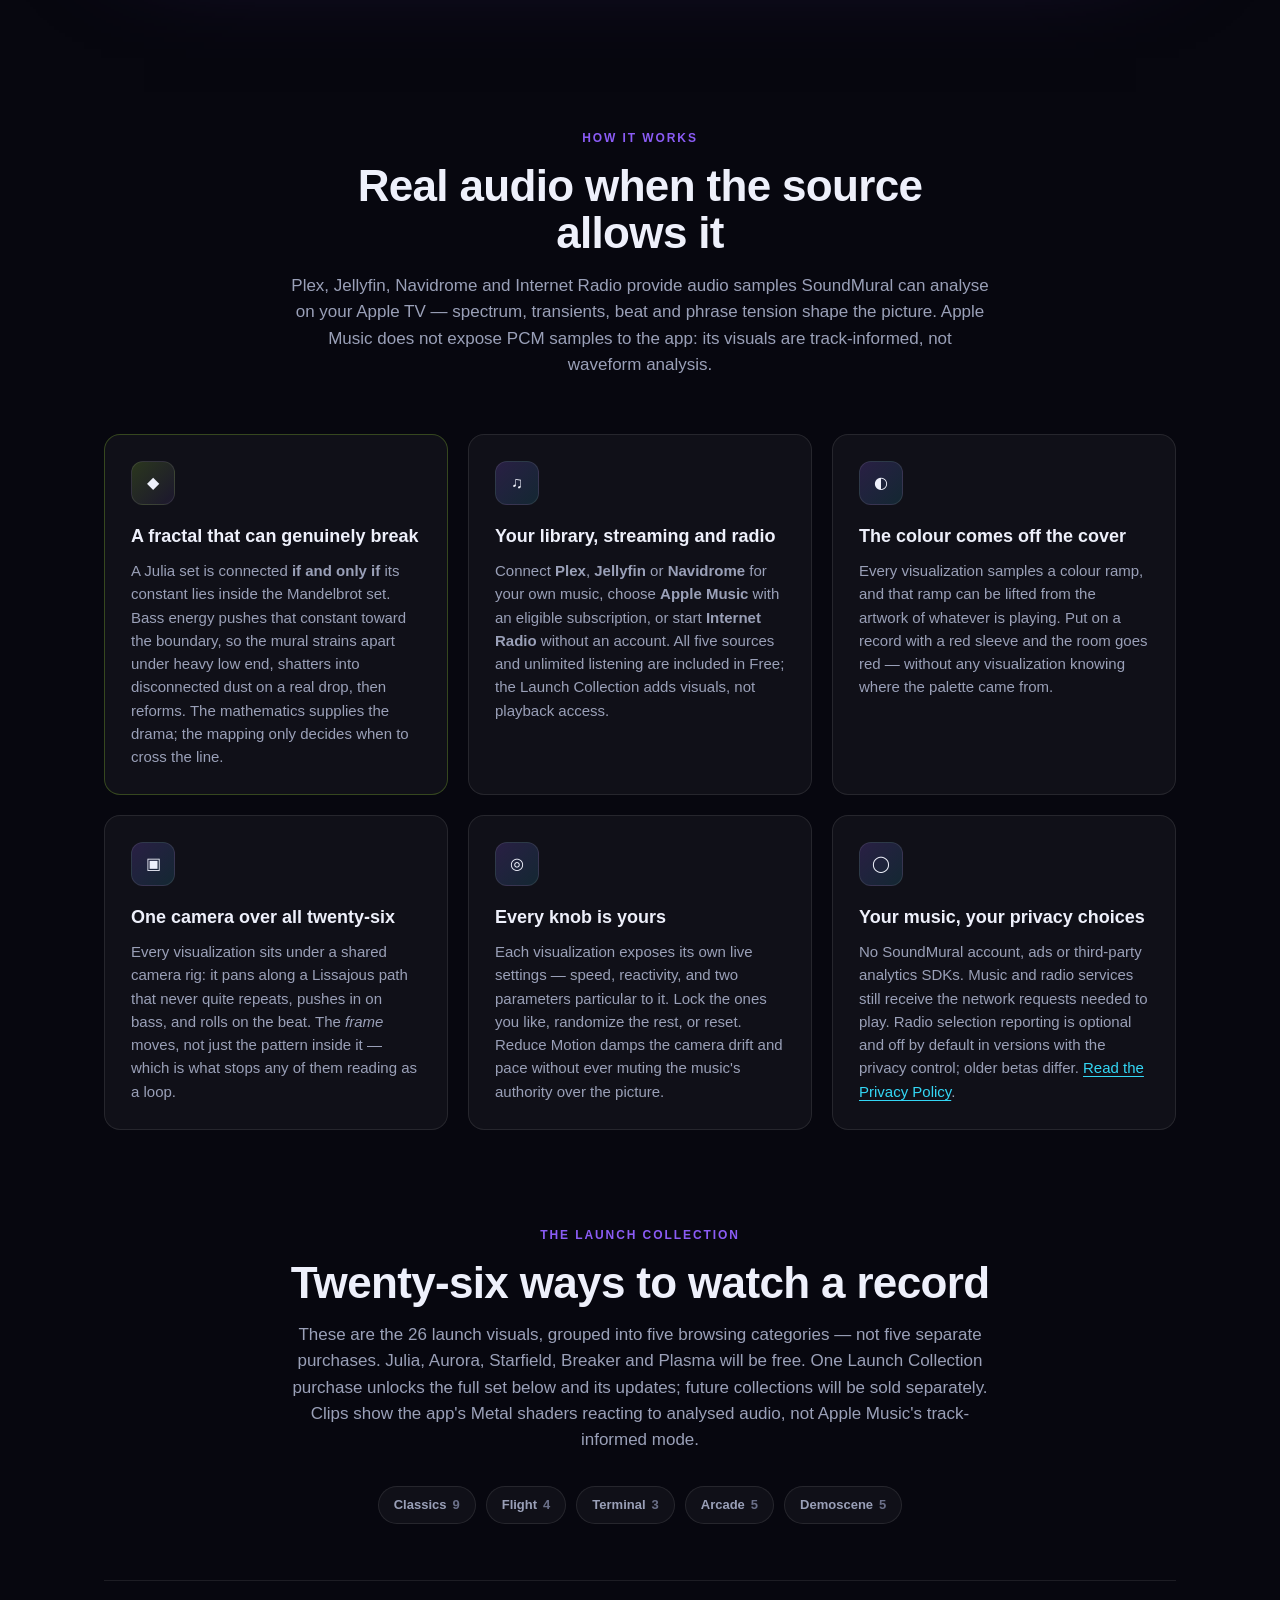
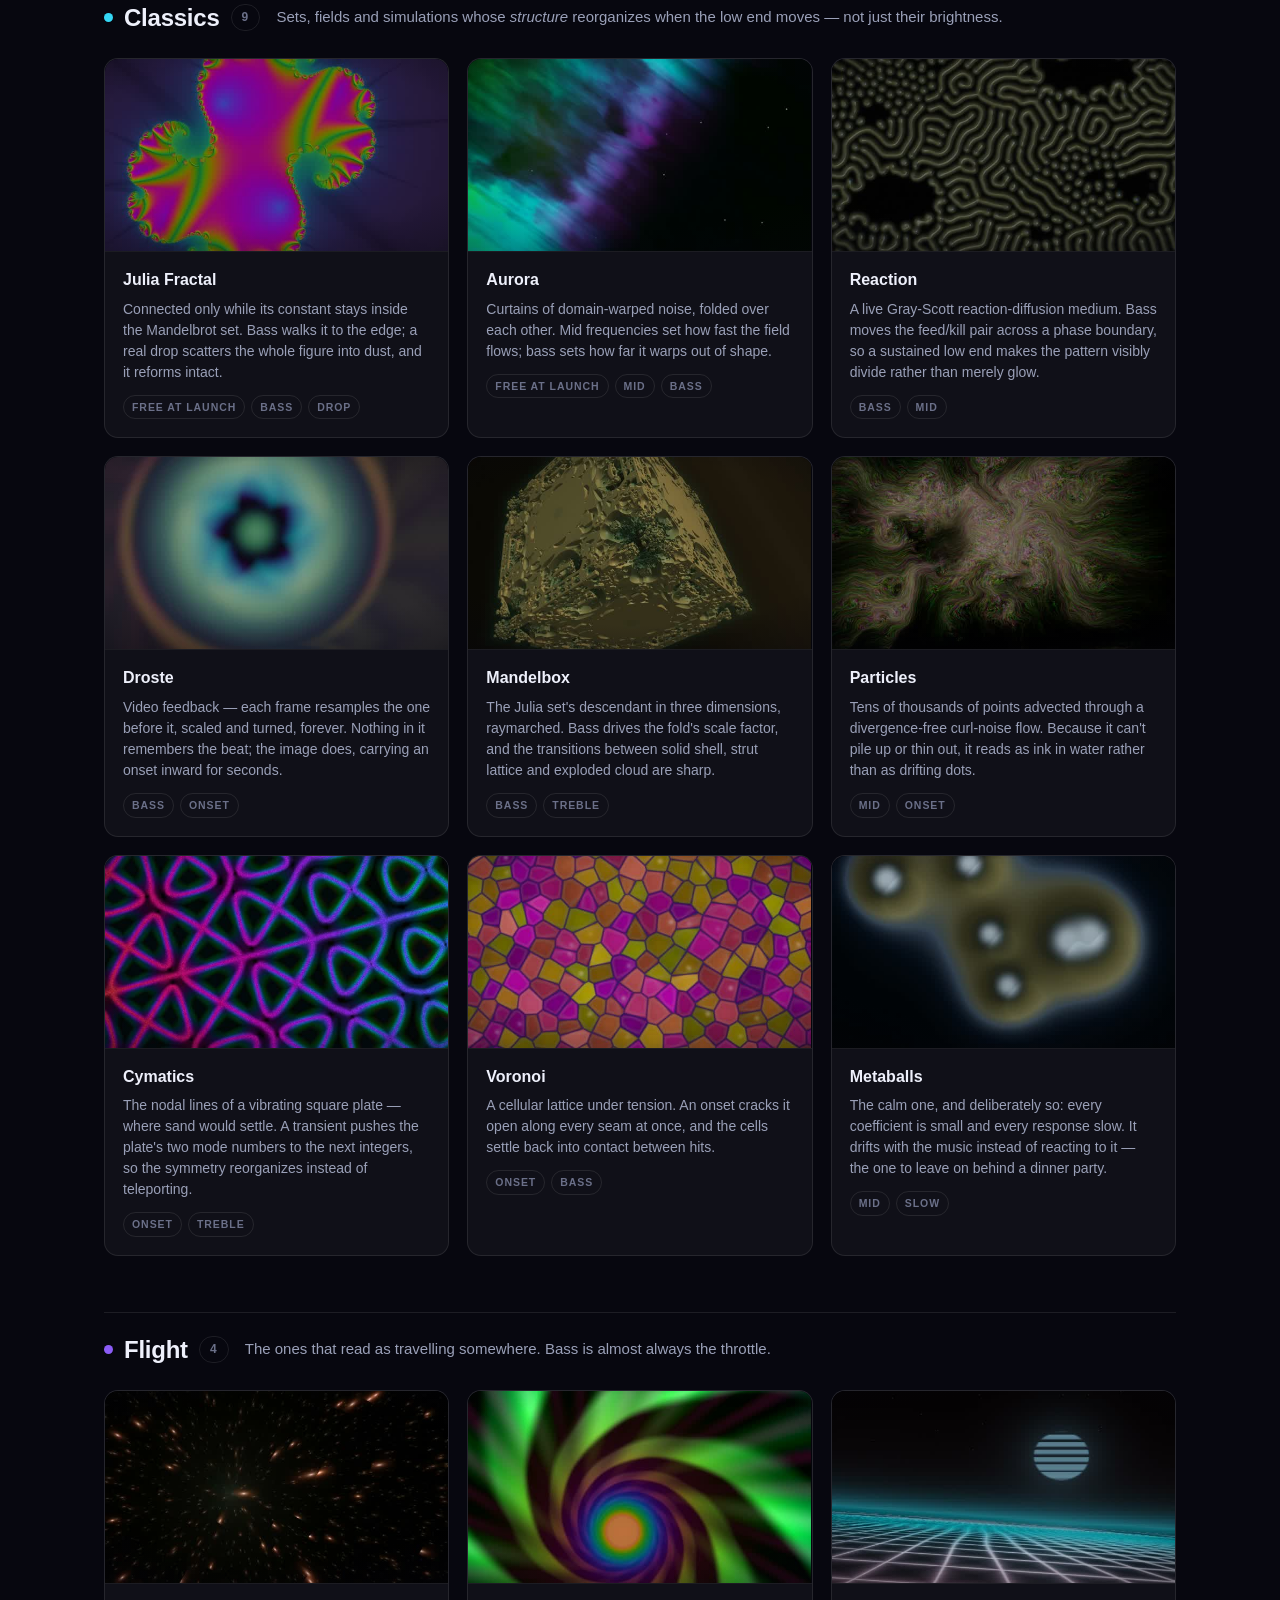
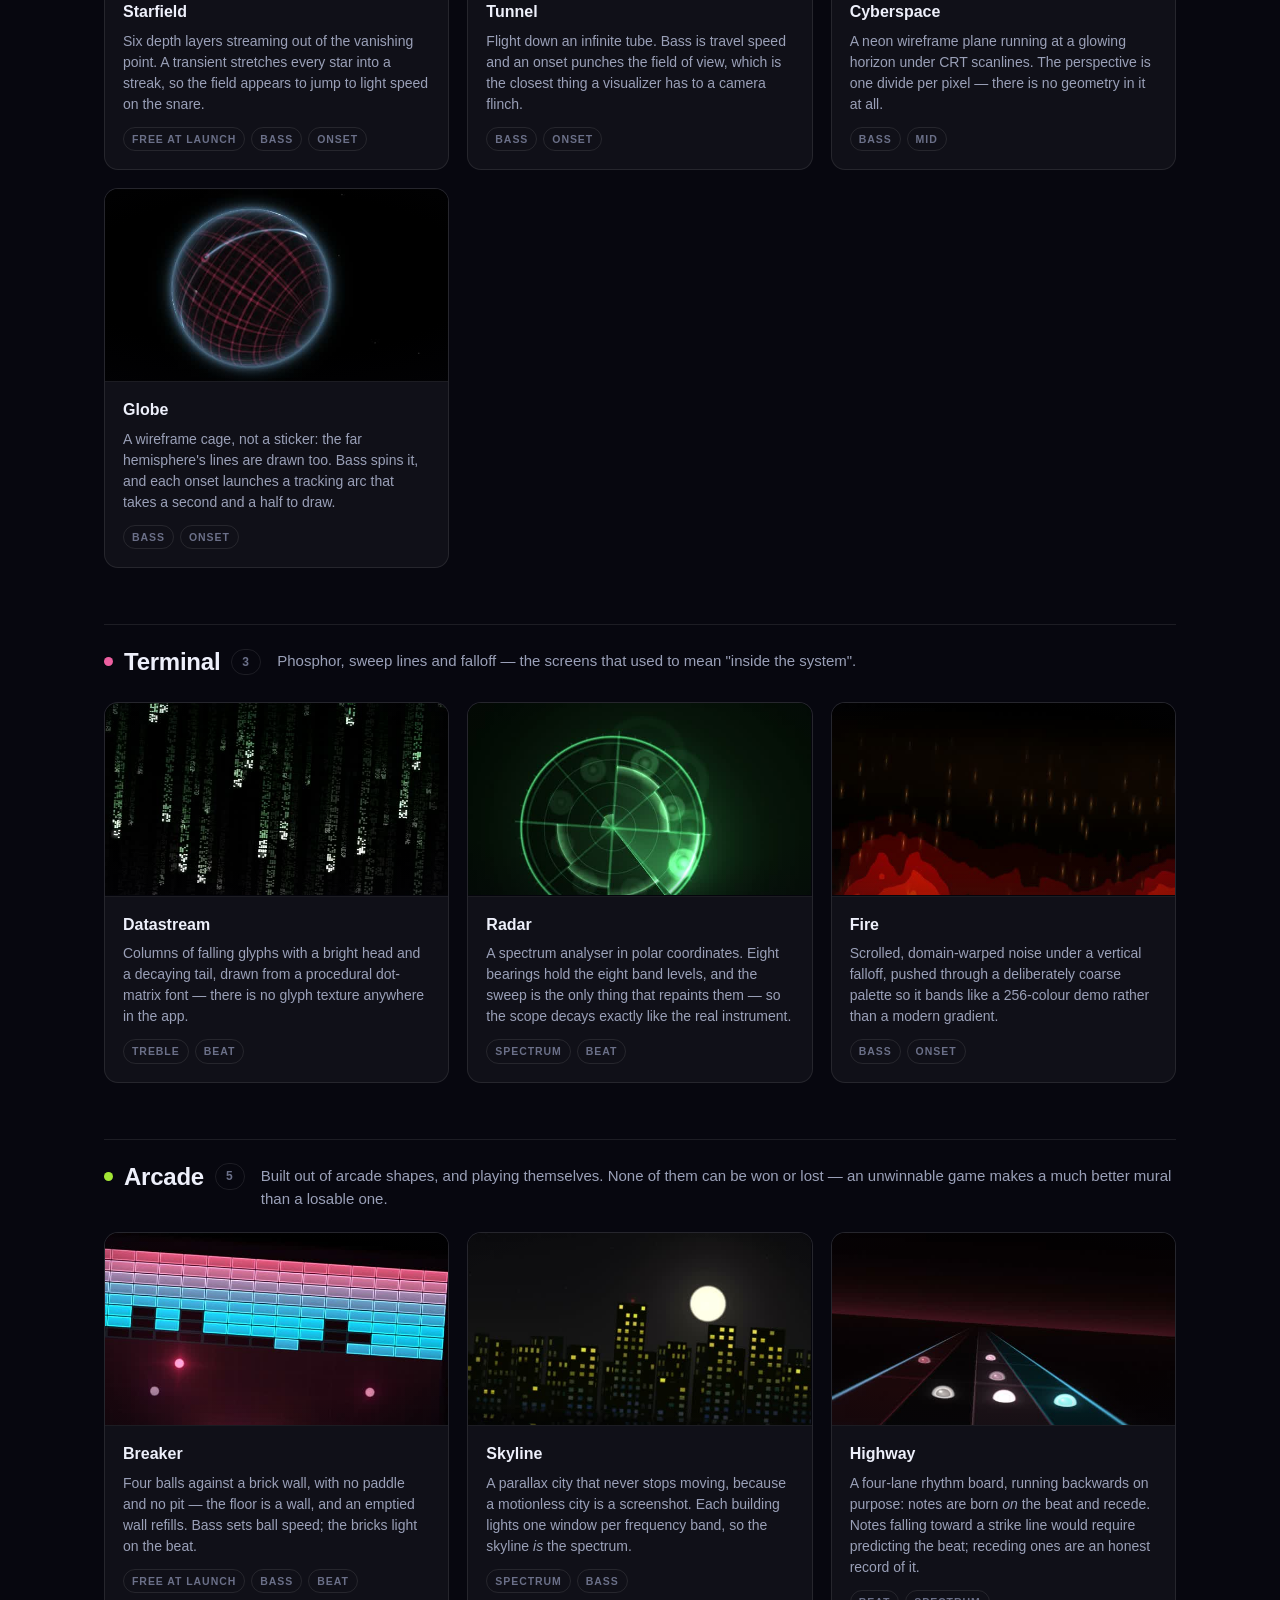
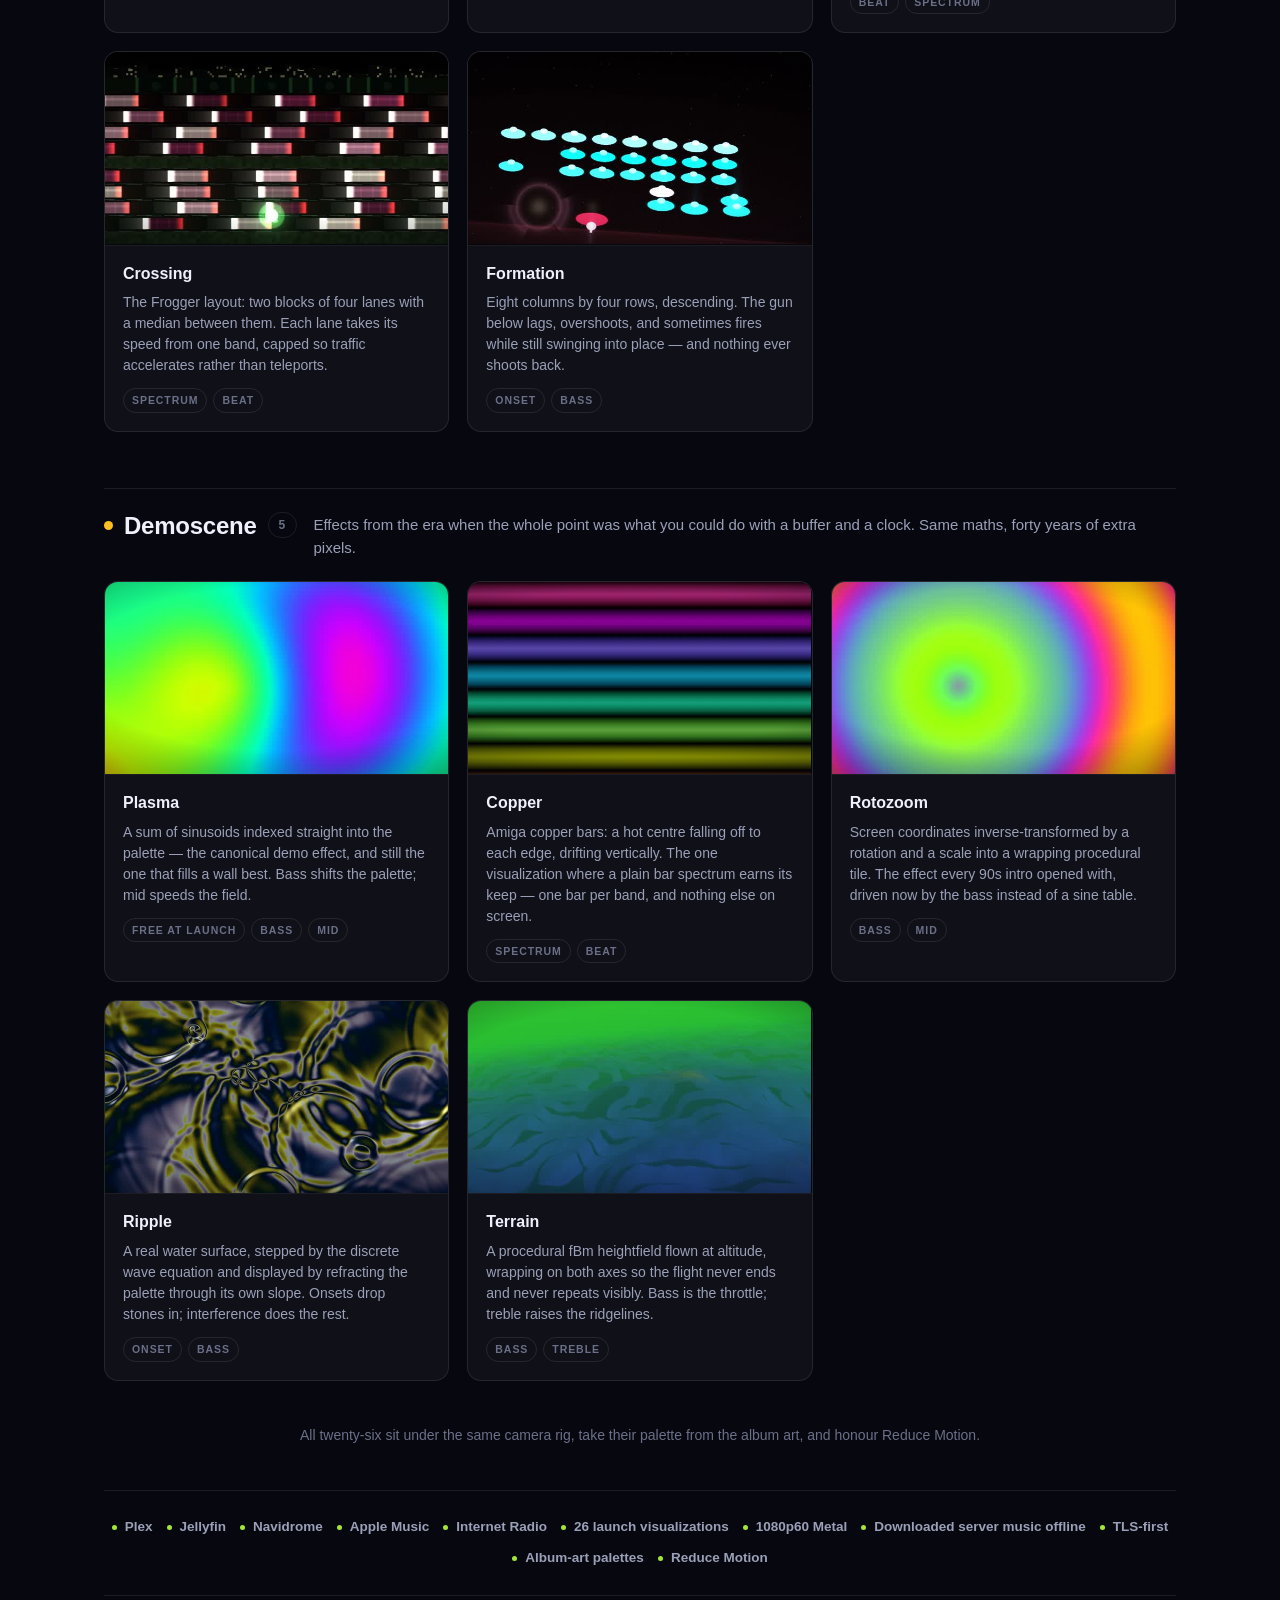
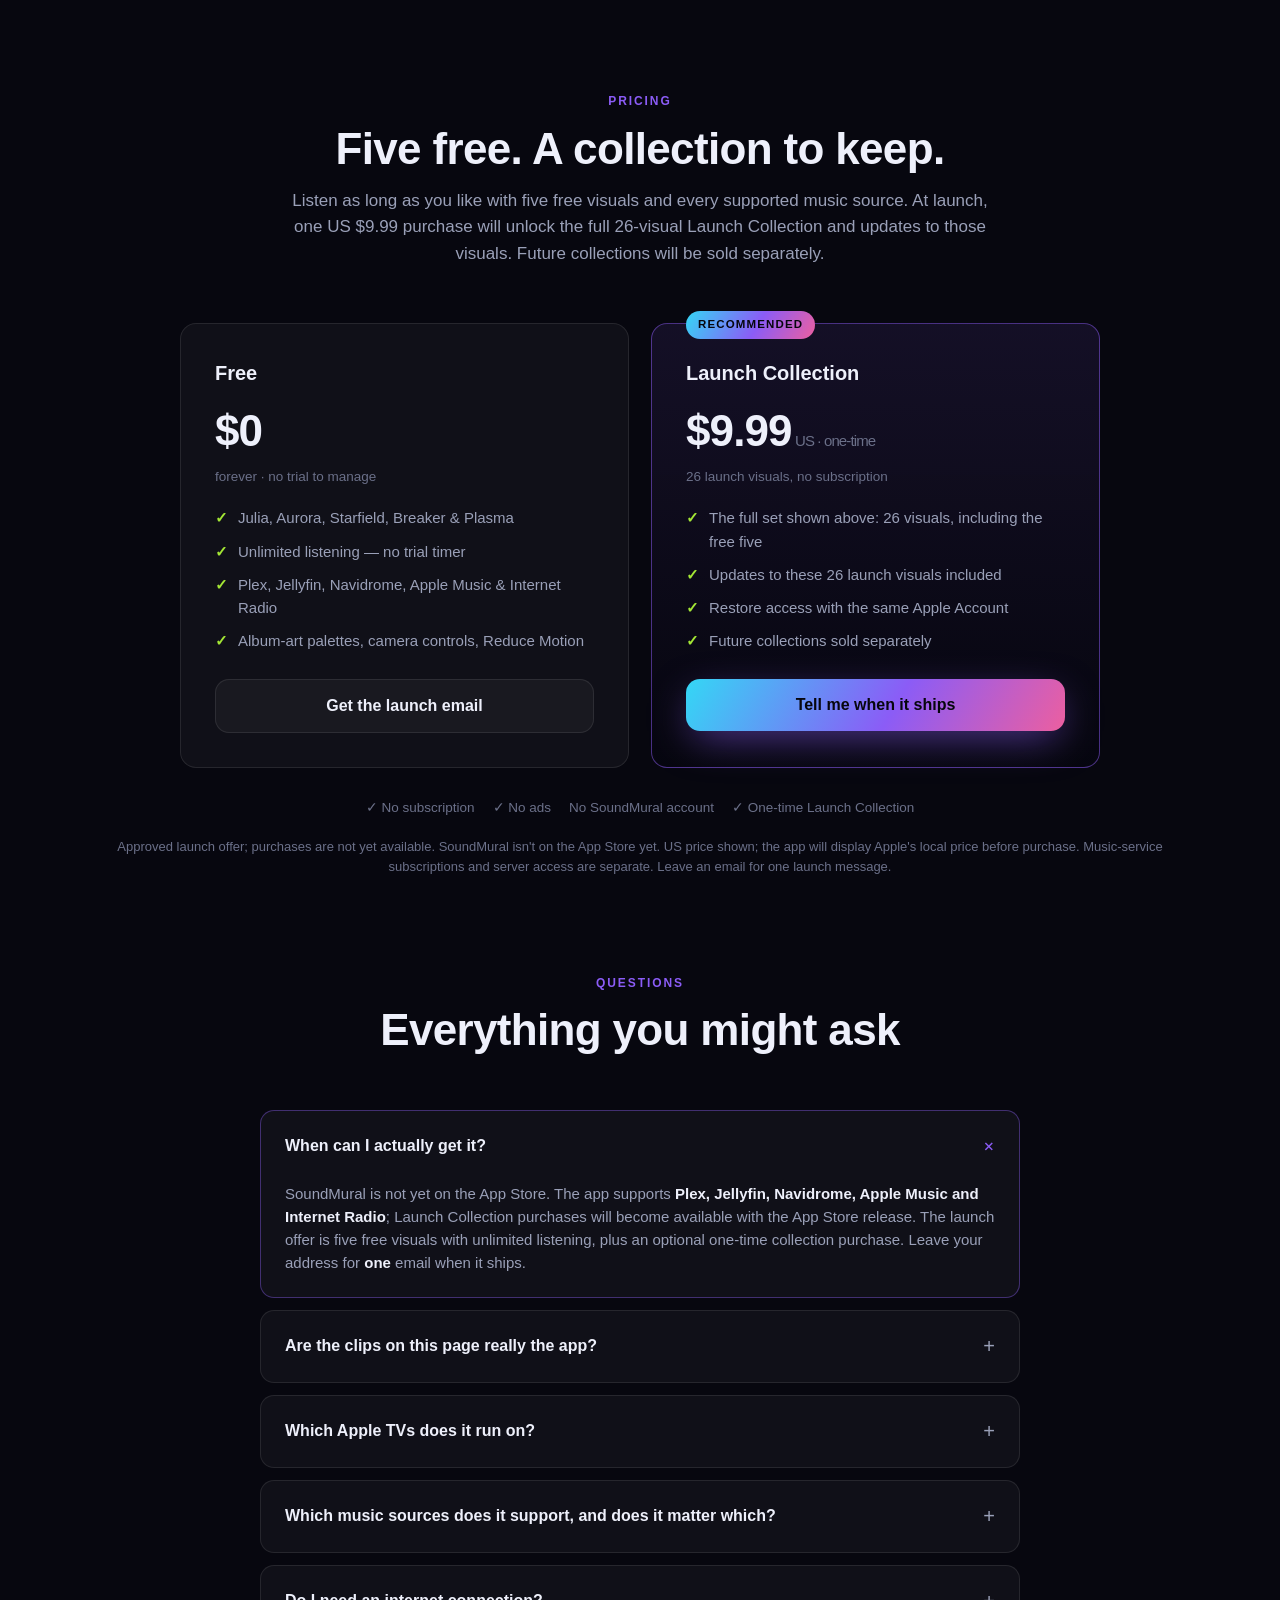
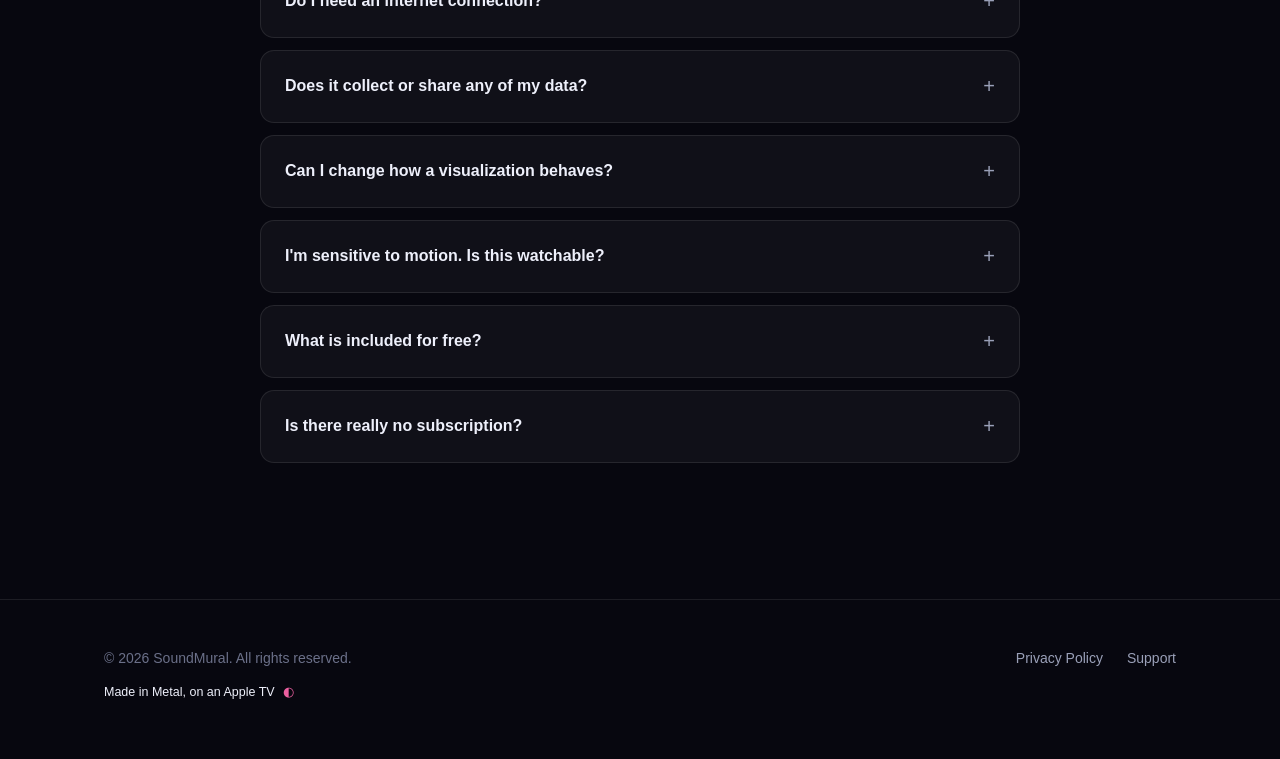
==== commit 9ec14b85: "docs: align website with the Launch Collection offer" ====
--- a/index.html
+++ b/index.html
@@ -3,7 +3,7 @@
 <head>
 <meta charset="UTF-8" />
 <meta name="viewport" content="width=device-width, initial-scale=1.0" />
-<meta name="description" content="SoundMural plays the albums you already own — Plex, Jellyfin, Navidrome or Spotify — and turns the actual waveform into 26 real-time visualizations on your Apple TV. Coming soon. Free to try, $9.99 to own, no subscription." />
+<meta name="description" content="Coming soon to Apple TV: SoundMural with five free visuals and unlimited listening from Plex, Jellyfin, Navidrome, Apple Music and Internet Radio. US $9.99 once unlocks the 26-visual Launch Collection and its updates; future collections sold separately." />
 <meta name="theme-color" content="#07070f" />
 <title>SoundMural — Your music, painted across the room</title>
 <style>
@@ -242,7 +242,7 @@
     <img class="logo" src="logo.png" alt="SoundMural app icon" />
     <div class="kicker">Coming soon · Apple TV 4K</div>
     <h1>Your music, <span class="g">painted across the room</span></h1>
-    <p class="sub">SoundMural plays the albums you already own — from Plex, Jellyfin, Navidrome or Spotify — and turns the waveform itself into twenty-six real-time visualizations on your Apple TV.</p>
+    <p class="sub">Your library, your favourite station, your Apple Music — painted across your Apple TV. SoundMural turns audio from Plex, Jellyfin, Navidrome and Internet Radio into real-time visuals, with a separate track-informed experience for Apple Music.</p>
     <div class="cta-row">
       <a class="btn btn-primary" href="mailto:hello@soundmural.com?subject=Tell%20me%20when%20SoundMural%20ships">
         <svg width="20" height="20" viewBox="0 0 24 24" fill="none" stroke="currentColor" stroke-width="2" stroke-linecap="round" stroke-linejoin="round"><path d="M12 2v3M12 19v3M2 12h3M19 12h3M5 5l2 2M17 17l2 2M19 5l-2 2M7 17l-2 2" /></svg>
@@ -250,7 +250,7 @@
       </a>
       <a class="btn btn-ghost" href="#visuals">See all 26 visualizations</a>
     </div>
-    <p class="note">Free to try at launch · <b>$9.99 one-time</b> to unlock every visualization — no subscription</p>
+    <p class="note">At launch: five free visuals, unlimited listening · <b>US $9.99 one-time</b> for the 26-visual Launch Collection · No SoundMural subscription</p>
 
     <div class="stage" id="stage">
       <video id="hero-video" muted loop playsinline preload="metadata" aria-hidden="true"
@@ -266,8 +266,8 @@
   <div class="wrap">
     <div class="sec-head">
       <div class="sec-tag">How it works</div>
-      <h2>It's watching the waveform, not a clock</h2>
-      <p>Most visualizers are an animation with a volume knob attached. SoundMural measures the audio sixty times a second — bass, mid, treble, transients, the beat, and how hard the track is building — and hands each of those to a different part of the picture.</p>
+      <h2>Real audio when the source allows it</h2>
+      <p>Plex, Jellyfin, Navidrome and Internet Radio provide audio samples SoundMural can analyse on your Apple TV — spectrum, transients, beat and phrase tension shape the picture. Apple Music does not expose PCM samples to the app: its visuals are track-informed, not waveform analysis.</p>
     </div>
     <div class="grid">
       <div class="card feature">
@@ -277,8 +277,8 @@
       </div>
       <div class="card">
         <div class="ic">♫</div>
-        <h3>Plays the library you already own</h3>
-        <p>Point it at a <b>Plex</b>, <b>Jellyfin</b>, or <b>Navidrome</b> server, browse by album art, and stream or download. Those three hand the visualizer real PCM samples — an eight-band spectrum, onsets, beat, and phrase tension. <b>Spotify</b> connects for now-playing, artwork, and transport.</p>
+        <h3>Your library, streaming and radio</h3>
+        <p>Connect <b>Plex</b>, <b>Jellyfin</b> or <b>Navidrome</b> for your own music, choose <b>Apple Music</b> with an eligible subscription, or start <b>Internet Radio</b> without an account. All five sources and unlimited listening are included in Free; the Launch Collection adds visuals, not playback access.</p>
       </div>
       <div class="card">
         <div class="ic">◐</div>
@@ -307,9 +307,9 @@
 <section id="visuals" style="padding-top:0">
   <div class="wrap">
     <div class="sec-head">
-      <div class="sec-tag">The catalog</div>
+      <div class="sec-tag">The Launch Collection</div>
       <h2>Twenty-six ways to watch a record</h2>
-      <p>Rendered in Metal at 1080p60, grouped into five packs, one swipe apart on the remote. Every clip below is captured from the app itself — the same shaders, reacting to a real track through the same analysis an Apple TV runs.</p>
+      <p>These are the 26 launch visuals, grouped into five browsing categories — not five separate purchases. Julia, Aurora, Starfield, Breaker and Plasma will be free. One Launch Collection purchase unlocks the full set below and its updates; future collections will be sold separately. Clips show the app's Metal shaders reacting to analysed audio, not Apple Music's track-informed mode.</p>
     </div>
 
     <div class="chips">
@@ -331,7 +331,7 @@
         <figcaption>
           <h4>Julia Fractal</h4>
           <p>Connected only while its constant stays inside the Mandelbrot set. Bass walks it to the edge; a real drop scatters the whole figure into dust, and it reforms intact.</p>
-          <div class="drv"><span>bass</span><span>drop</span></div>
+          <div class="drv"><span>Free at launch</span><span>bass</span><span>drop</span></div>
         </figcaption>
       </figure>
       <figure class="viz" data-viz="aurora">
@@ -340,7 +340,7 @@
         <figcaption>
           <h4>Aurora</h4>
           <p>Curtains of domain-warped noise, folded over each other. Mid frequencies set how fast the field flows; bass sets how far it warps out of shape.</p>
-          <div class="drv"><span>mid</span><span>bass</span></div>
+          <div class="drv"><span>Free at launch</span><span>mid</span><span>bass</span></div>
         </figcaption>
       </figure>
       <figure class="viz" data-viz="reaction">
@@ -419,7 +419,7 @@
         <figcaption>
           <h4>Starfield</h4>
           <p>Six depth layers streaming out of the vanishing point. A transient stretches every star into a streak, so the field appears to jump to light speed on the snare.</p>
-          <div class="drv"><span>bass</span><span>onset</span></div>
+          <div class="drv"><span>Free at launch</span><span>bass</span><span>onset</span></div>
         </figcaption>
       </figure>
       <figure class="viz" data-viz="tunnel">
@@ -496,7 +496,7 @@
         <figcaption>
           <h4>Breaker</h4>
           <p>Four balls against a brick wall, with no paddle and no pit — the floor is a wall, and an emptied wall refills. Bass sets ball speed; the bricks light on the beat.</p>
-          <div class="drv"><span>bass</span><span>beat</span></div>
+          <div class="drv"><span>Free at launch</span><span>bass</span><span>beat</span></div>
         </figcaption>
       </figure>
       <figure class="viz" data-viz="skyline">
@@ -548,7 +548,7 @@
         <figcaption>
           <h4>Plasma</h4>
           <p>A sum of sinusoids indexed straight into the palette — the canonical demo effect, and still the one that fills a wall best. Bass shifts the palette; mid speeds the field.</p>
-          <div class="drv"><span>bass</span><span>mid</span></div>
+          <div class="drv"><span>Free at launch</span><span>bass</span><span>mid</span></div>
         </figcaption>
       </figure>
       <figure class="viz" data-viz="copper">
@@ -592,8 +592,8 @@
     <p class="note-center">All twenty-six sit under the same camera rig, take their palette from the album art, and honour Reduce Motion.</p>
 
     <div class="specs">
-      <span>Plex</span><span>Jellyfin</span><span>Navidrome</span><span>Spotify</span>
-      <span>26 visualizations</span><span>1080p60 Metal</span><span>Offline playback</span>
+      <span>Plex</span><span>Jellyfin</span><span>Navidrome</span><span>Apple Music</span><span>Internet Radio</span>
+      <span>26 launch visualizations</span><span>1080p60 Metal</span><span>Downloaded server music offline</span>
       <span>TLS-first</span><span>Album-art palettes</span><span>Reduce Motion</span>
     </div>
   </div>
@@ -603,8 +603,8 @@
   <div class="wrap">
     <div class="sec-head">
       <div class="sec-tag">Pricing</div>
-      <h2>Free to try. Own it forever.</h2>
-      <p>The nearest thing to SoundMural on the App Store costs $39.99 for a lifetime unlock. This is one payment of $9.99, and there is no second one.</p>
+      <h2>Five free. A collection to keep.</h2>
+      <p>Listen as long as you like with five free visuals and every supported music source. At launch, one US $9.99 purchase will unlock the full 26-visual Launch Collection and updates to those visuals. Future collections will be sold separately.</p>
     </div>
 
     <div class="price-wrap">
@@ -613,23 +613,23 @@
         <div class="price">$0</div>
         <div class="pmt">forever · no trial to manage</div>
         <ul>
-          <li>A starter pack of visualizations</li>
-          <li>Full playback from Plex, Jellyfin, Navidrome &amp; Spotify</li>
-          <li>Offline downloads from every source</li>
+          <li>Julia, Aurora, Starfield, Breaker &amp; Plasma</li>
+          <li>Unlimited listening — no trial timer</li>
+          <li>Plex, Jellyfin, Navidrome, Apple Music &amp; Internet Radio</li>
           <li>Album-art palettes, camera controls, Reduce Motion</li>
         </ul>
         <a class="btn btn-ghost" href="mailto:hello@soundmural.com?subject=Tell%20me%20when%20SoundMural%20ships">Get the launch email</a>
       </div>
       <div class="tier paid">
         <div class="badge">Recommended</div>
-        <h3>Full Unlock</h3>
-        <div class="price">$9.99<small> one-time</small></div>
-        <div class="pmt">every visualization, no subscription</div>
+        <h3>Launch Collection</h3>
+        <div class="price">$9.99<small> US · one-time</small></div>
+        <div class="pmt">26 launch visuals, no subscription</div>
         <ul>
-          <li>All 26 visualizations, all five packs</li>
-          <li>Everything in Free, unlocked</li>
-          <li>Works on every Apple TV on your account</li>
-          <li>Free updates, yours forever</li>
+          <li>The full set shown above: 26 visuals, including the free five</li>
+          <li>Updates to these 26 launch visuals included</li>
+          <li>Restore access with the same Apple Account</li>
+          <li>Future collections sold separately</li>
         </ul>
         <a class="btn btn-primary" href="mailto:hello@soundmural.com?subject=Tell%20me%20when%20SoundMural%20ships">Tell me when it ships</a>
       </div>
@@ -638,9 +638,9 @@
       <span>✓ No subscription</span>
       <span>✓ No ads</span>
       <span>No SoundMural account</span>
-      <span>✓ Own it forever</span>
-    </div>
-    <p class="price-note">Pricing at launch. SoundMural isn't on the App Store yet — leave an email and you'll get exactly one message when it is.</p>
+      <span>✓ One-time Launch Collection</span>
+    </div>
+    <p class="price-note">Approved launch offer; purchases are not yet available. SoundMural isn't on the App Store yet. US price shown; the app will display Apple's local price before purchase. Music-service subscriptions and server access are separate. Leave an email for one launch message.</p>
   </div>
 </section>
 
@@ -653,7 +653,7 @@
     <div class="faq">
       <details open>
         <summary>When can I actually get it?</summary>
-        <div class="a">Not yet — SoundMural is finished enough to demo and not yet on the App Store. The visuals, the camera rig, and the Plex / Jellyfin / Navidrome / Spotify players are all built and running on real hardware; the free-versus-paid split is the remaining piece. Leave your address and you'll get <b>one</b> email on the day it ships, and nothing else.</div>
+        <div class="a">SoundMural is not yet on the App Store. The app supports <b>Plex, Jellyfin, Navidrome, Apple Music and Internet Radio</b>; Launch Collection purchases will become available with the App Store release. The launch offer is five free visuals with unlimited listening, plus an optional one-time collection purchase. Leave your address for <b>one</b> email when it ships.</div>
       </details>
       <details>
         <summary>Are the clips on this page really the app?</summary>
@@ -665,11 +665,11 @@
       </details>
       <details>
         <summary>Which music sources does it support, and does it matter which?</summary>
-        <div class="a">It matters a great deal. <b>Plex</b>, <b>Jellyfin</b> and <b>Navidrome</b> stream audio the app can actually analyse, giving the visualizer all twelve measured features — eight-band spectrum, onsets, beat, and the tension that builds across a phrase. <b>Spotify</b> works for browsing, now-playing, artwork and transport, but DRM means no app may touch its audio, so those visuals run on a musical driver derived from the track's own metadata rather than real samples.</div>
+        <div class="a"><b>Plex, Jellyfin, Navidrome and Internet Radio</b> provide audio the app can analyse on the device, including spectrum, onsets, beat and phrase tension. <b>Apple Music</b> provides playback through an eligible subscription, but does not expose PCM samples to SoundMural. Its visuals respond to track information rather than an analysed waveform. All five sources are included in Free; you still need access to your chosen server or music service. Internet Radio needs no SoundMural account or music subscription.</div>
       </details>
       <details>
         <summary>Do I need an internet connection?</summary>
-        <div class="a">No. Anything you <b>download</b> to the TV plays fully offline. Streaming works anywhere your own server is reachable — usually your home network. SoundMural has no cloud service of its own to be offline from.</div>
+        <div class="a">It depends on the source. Music downloaded from <b>Plex, Jellyfin or Navidrome</b> can play offline on the TV. Streaming from those servers needs a connection to the server, which may be on your home network. <b>Internet Radio</b> needs internet access, and <b>Apple Music</b> needs its service connection and an eligible subscription. SoundMural does not promise offline downloads from every source.</div>
       </details>
       <details>
         <summary>Does it collect or share any of my data?</summary>
@@ -684,8 +684,12 @@
         <div class="a">The system <b>Reduce Motion</b> setting is honoured throughout, and it does something specific: it damps the non-audio motion — camera drift, pan, roll, and pace — while leaving the music's own influence on the picture intact. You still see the track; you just aren't flown around it. Metaballs, Aurora and Plasma are the gentlest of the twenty-six even without it. Every clip on this page also stays paused on a still frame if your browser reports Reduce Motion.</div>
       </details>
       <details>
+        <summary>What is included for free?</summary>
+        <div class="a">At launch, <b>Julia, Aurora, Starfield, Breaker and Plasma</b> are free, with <b>unlimited listening</b> and all supported sources: Plex, Jellyfin, Navidrome, Apple Music and Internet Radio. There is no trial timer or listening limit. Provider subscriptions or server access remain separate; radio needs neither a SoundMural account nor a music subscription.</div>
+      </details>
+      <details>
         <summary>Is there really no subscription?</summary>
-        <div class="a">Correct. Free to try, and a single <b>$9.99 one-time</b> purchase unlocks every visualization in all five packs, including future ones, on every Apple TV on your account. No recurring charge, ever — the app has no server to pay for.</div>
+        <div class="a">There is <b>no SoundMural subscription</b>. The optional <b>US $9.99 one-time Launch Collection</b> purchase unlocks the exact 26 visuals shown on this page, including the five free visuals, plus updates to those 26. It does <b>not</b> include future collections, which will be sold separately. Purchase and restore will use your Apple Account; the app will show Apple's localized price. An Apple Music subscription, if you use that source, is separate.</div>
       </details>
     </div>
   </div>
